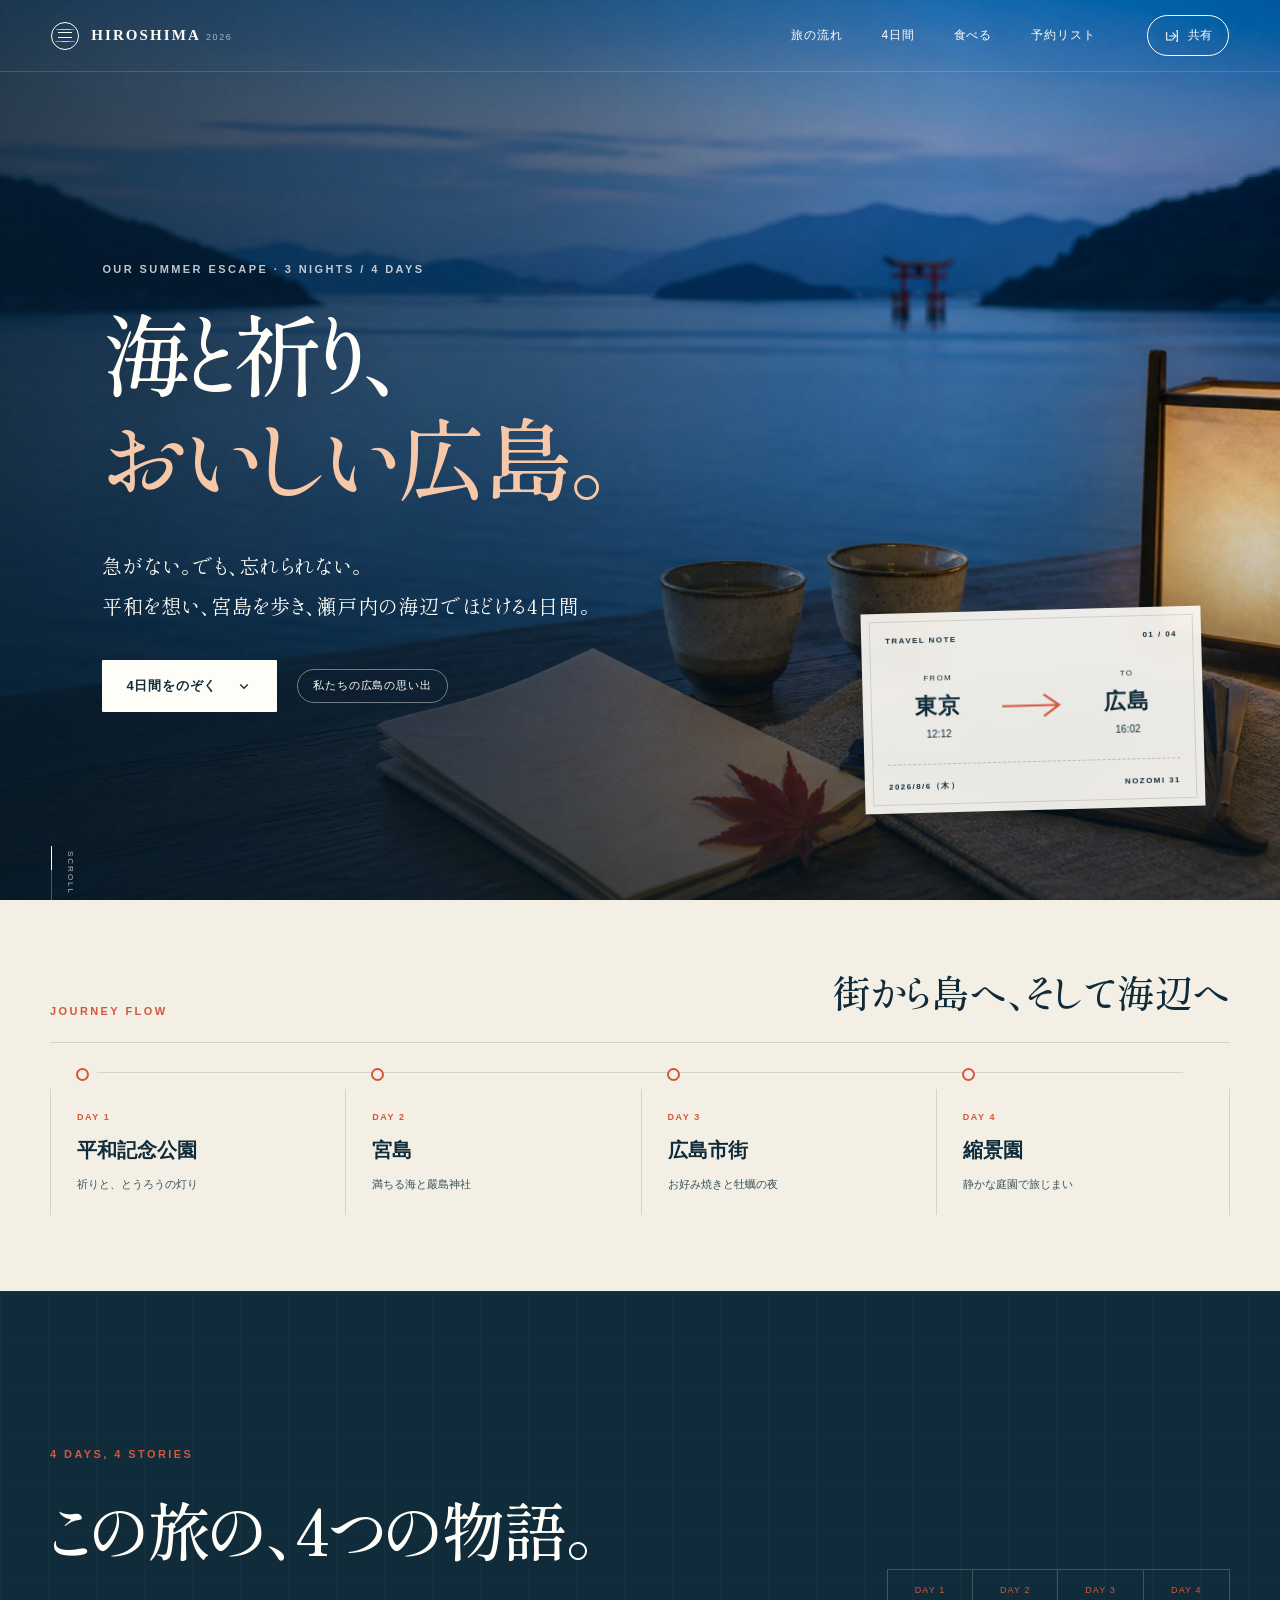
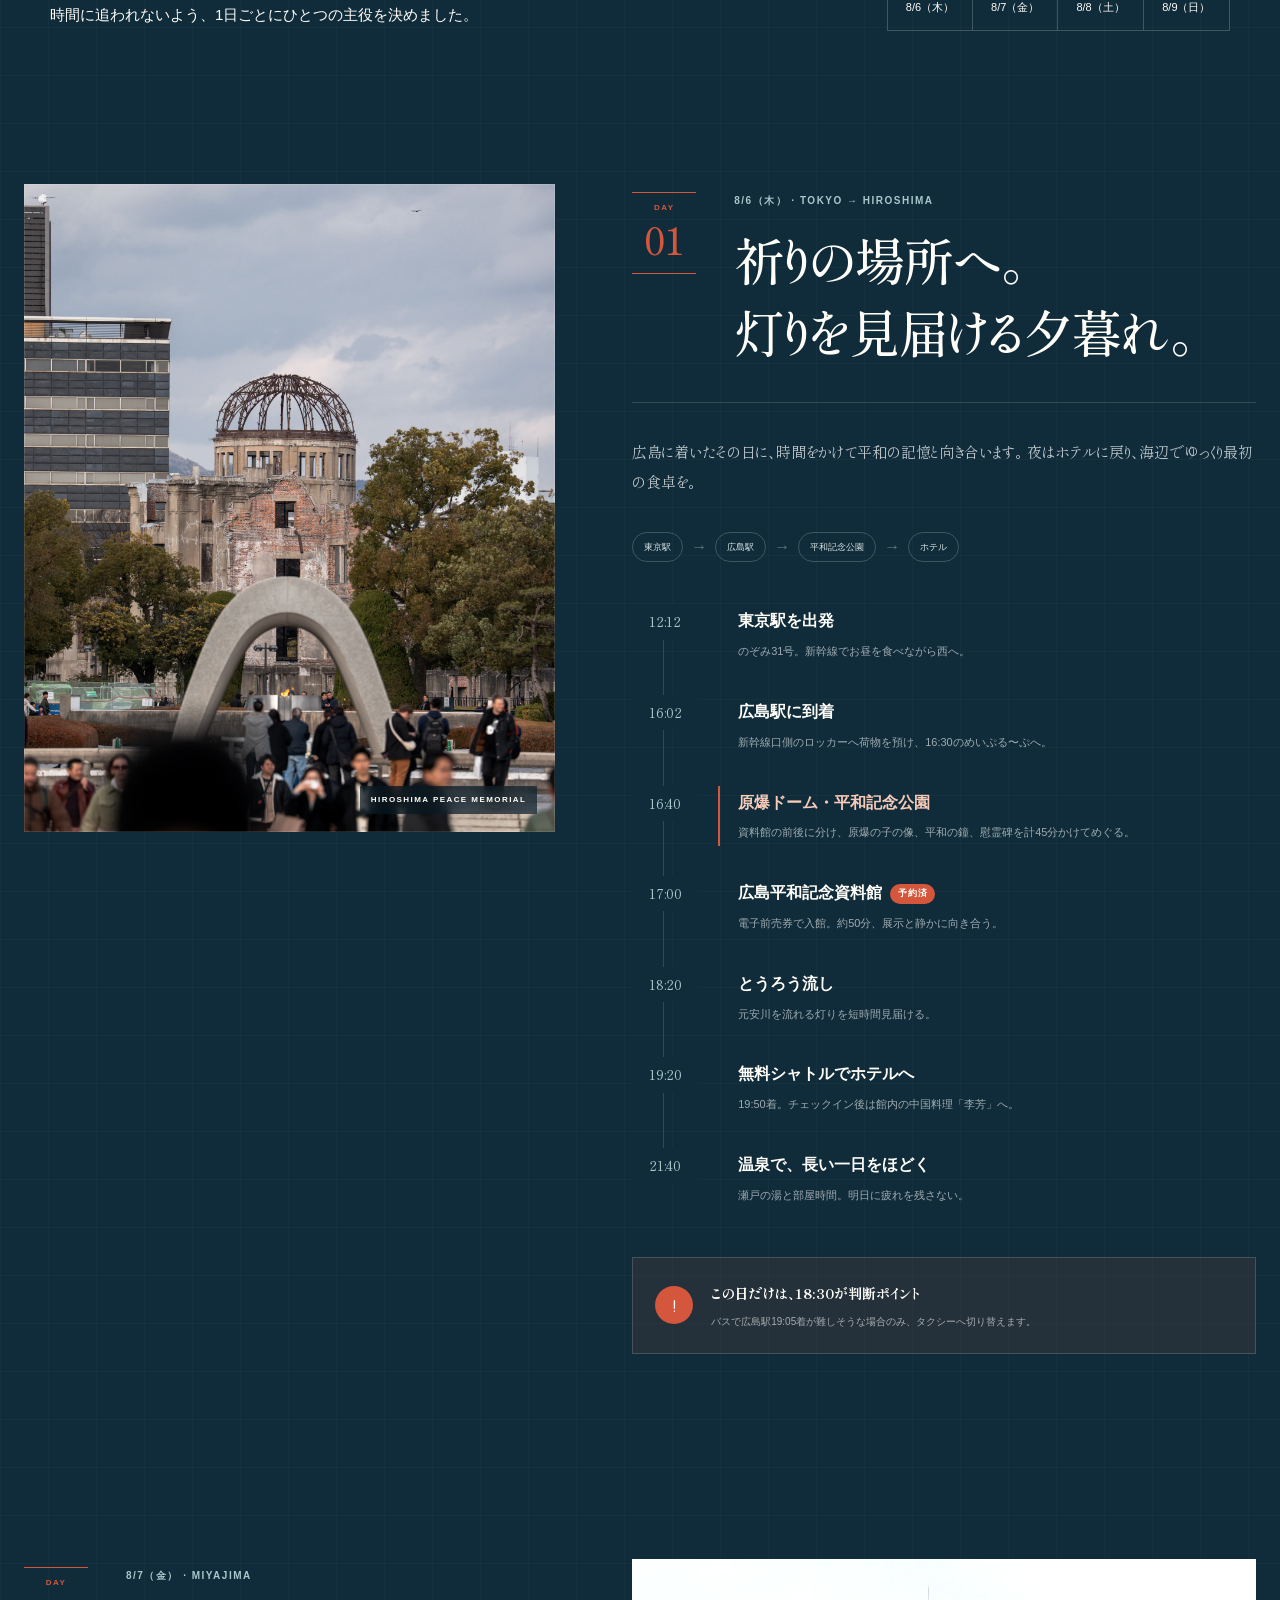
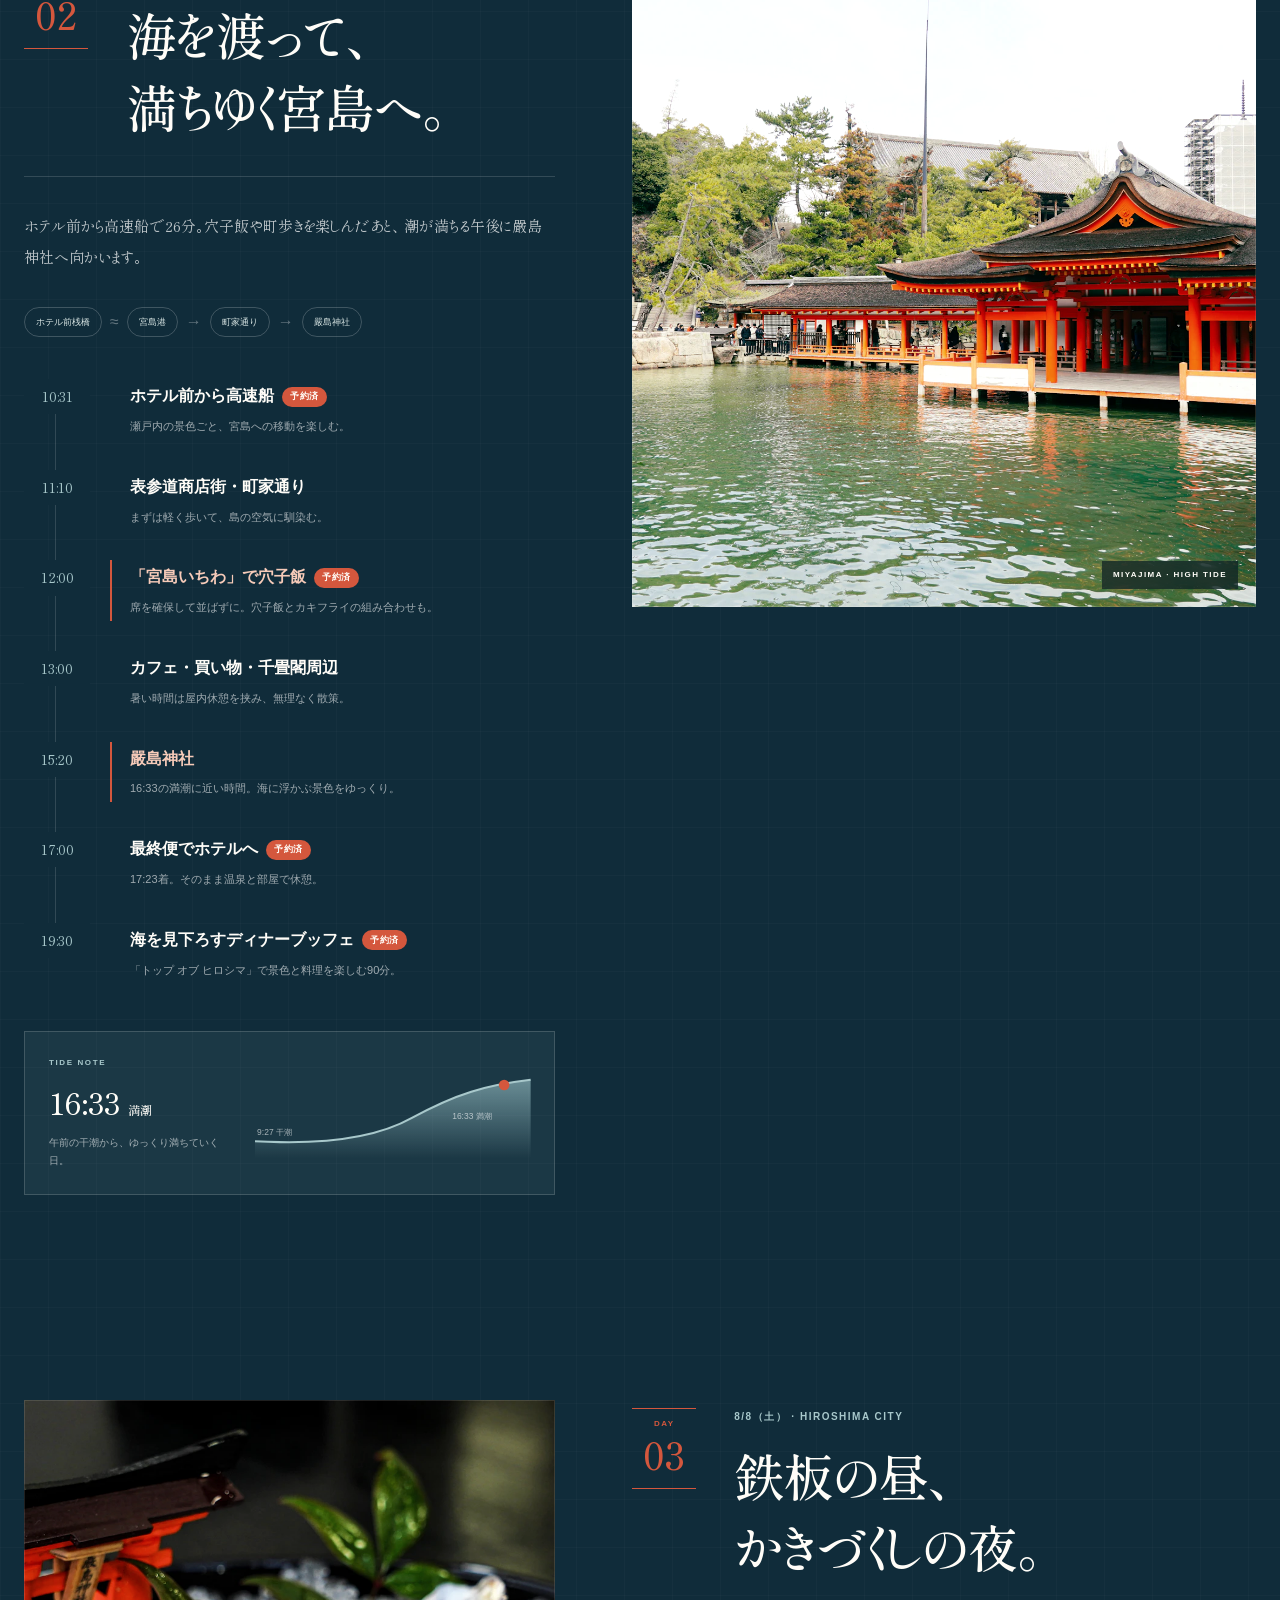
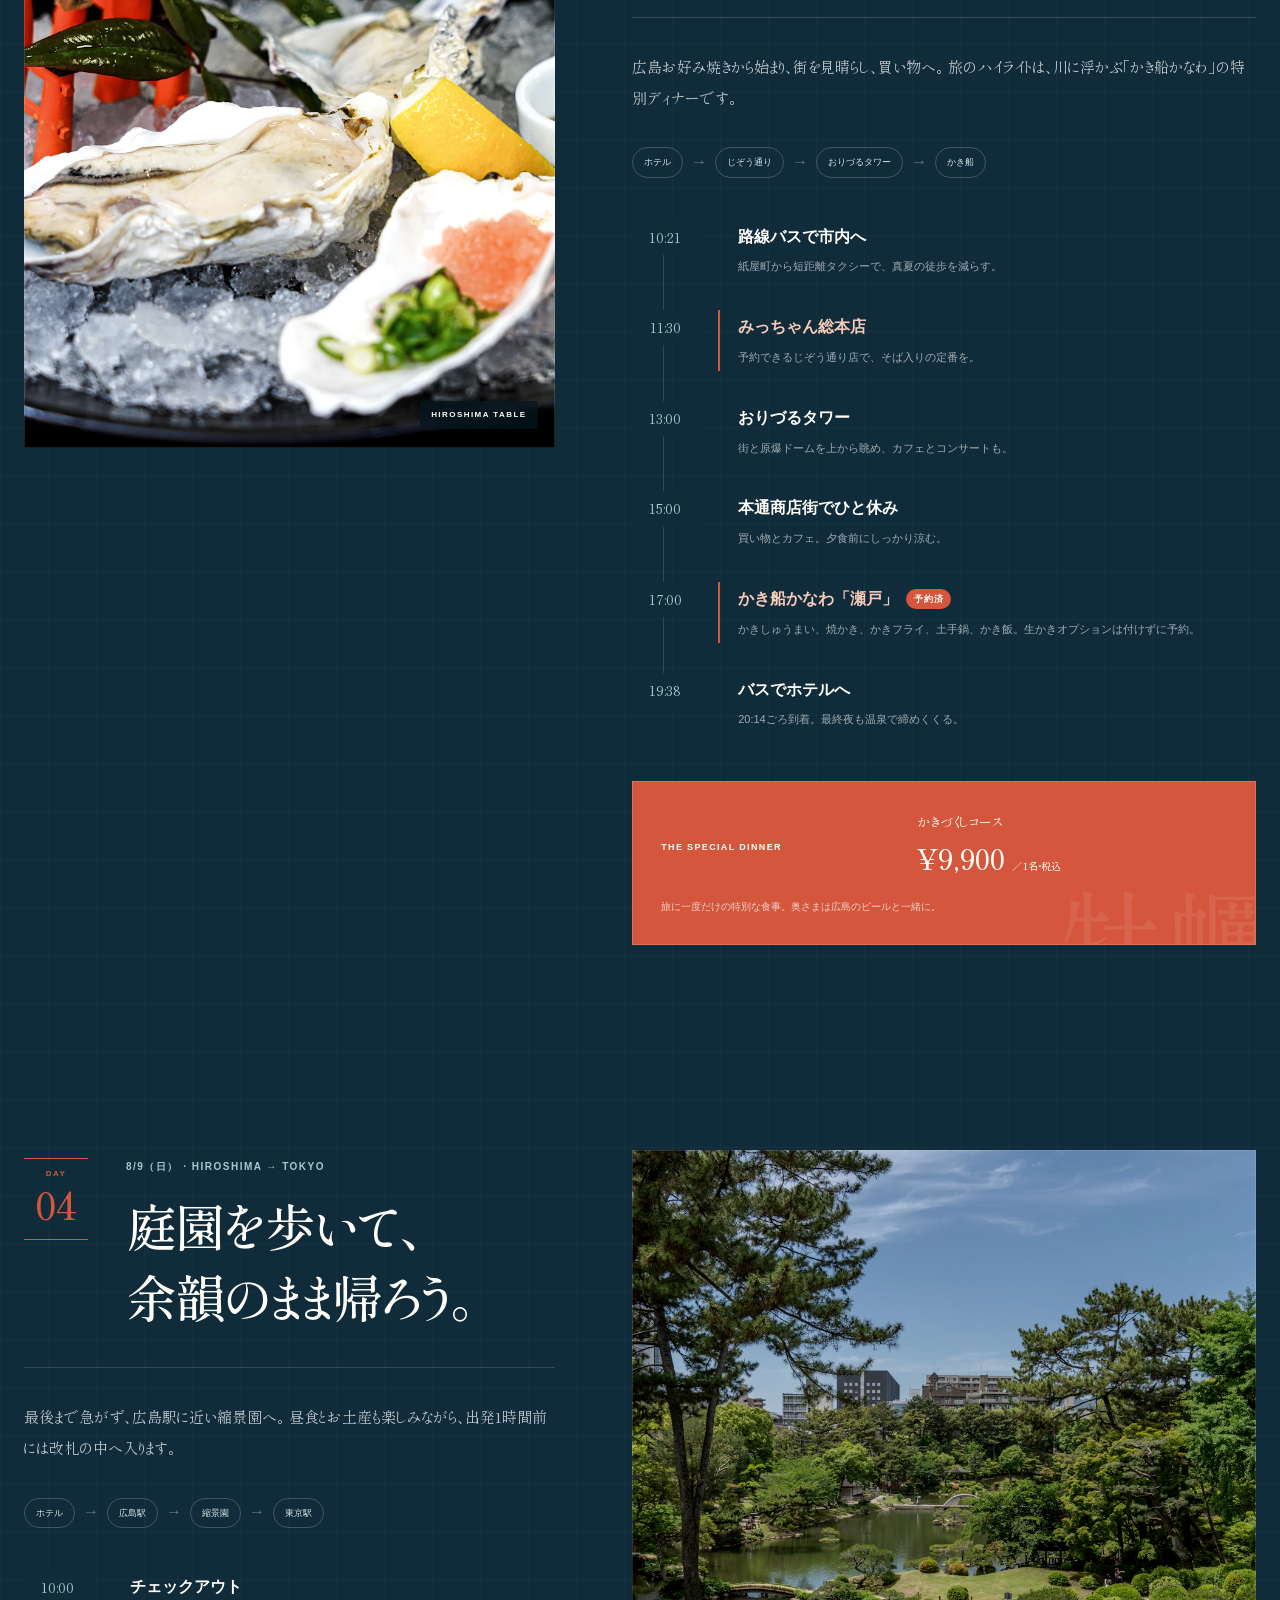
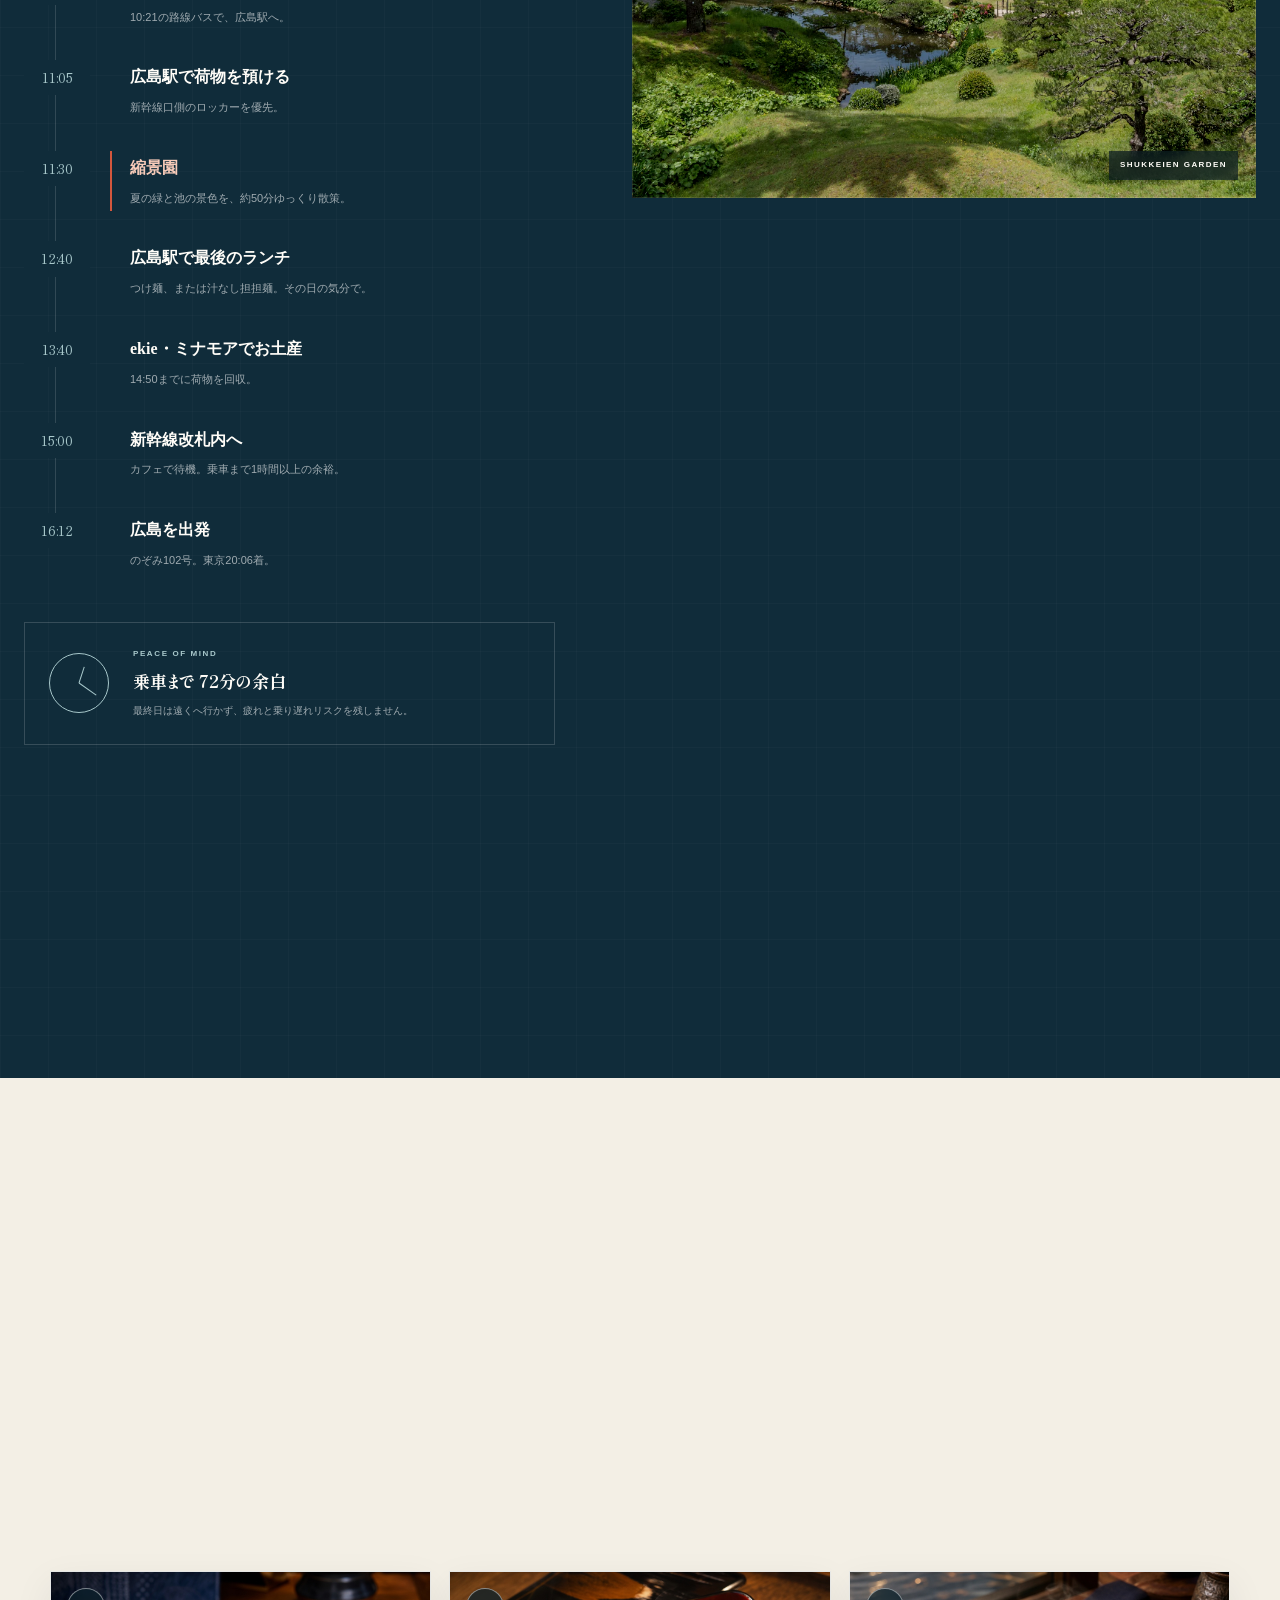
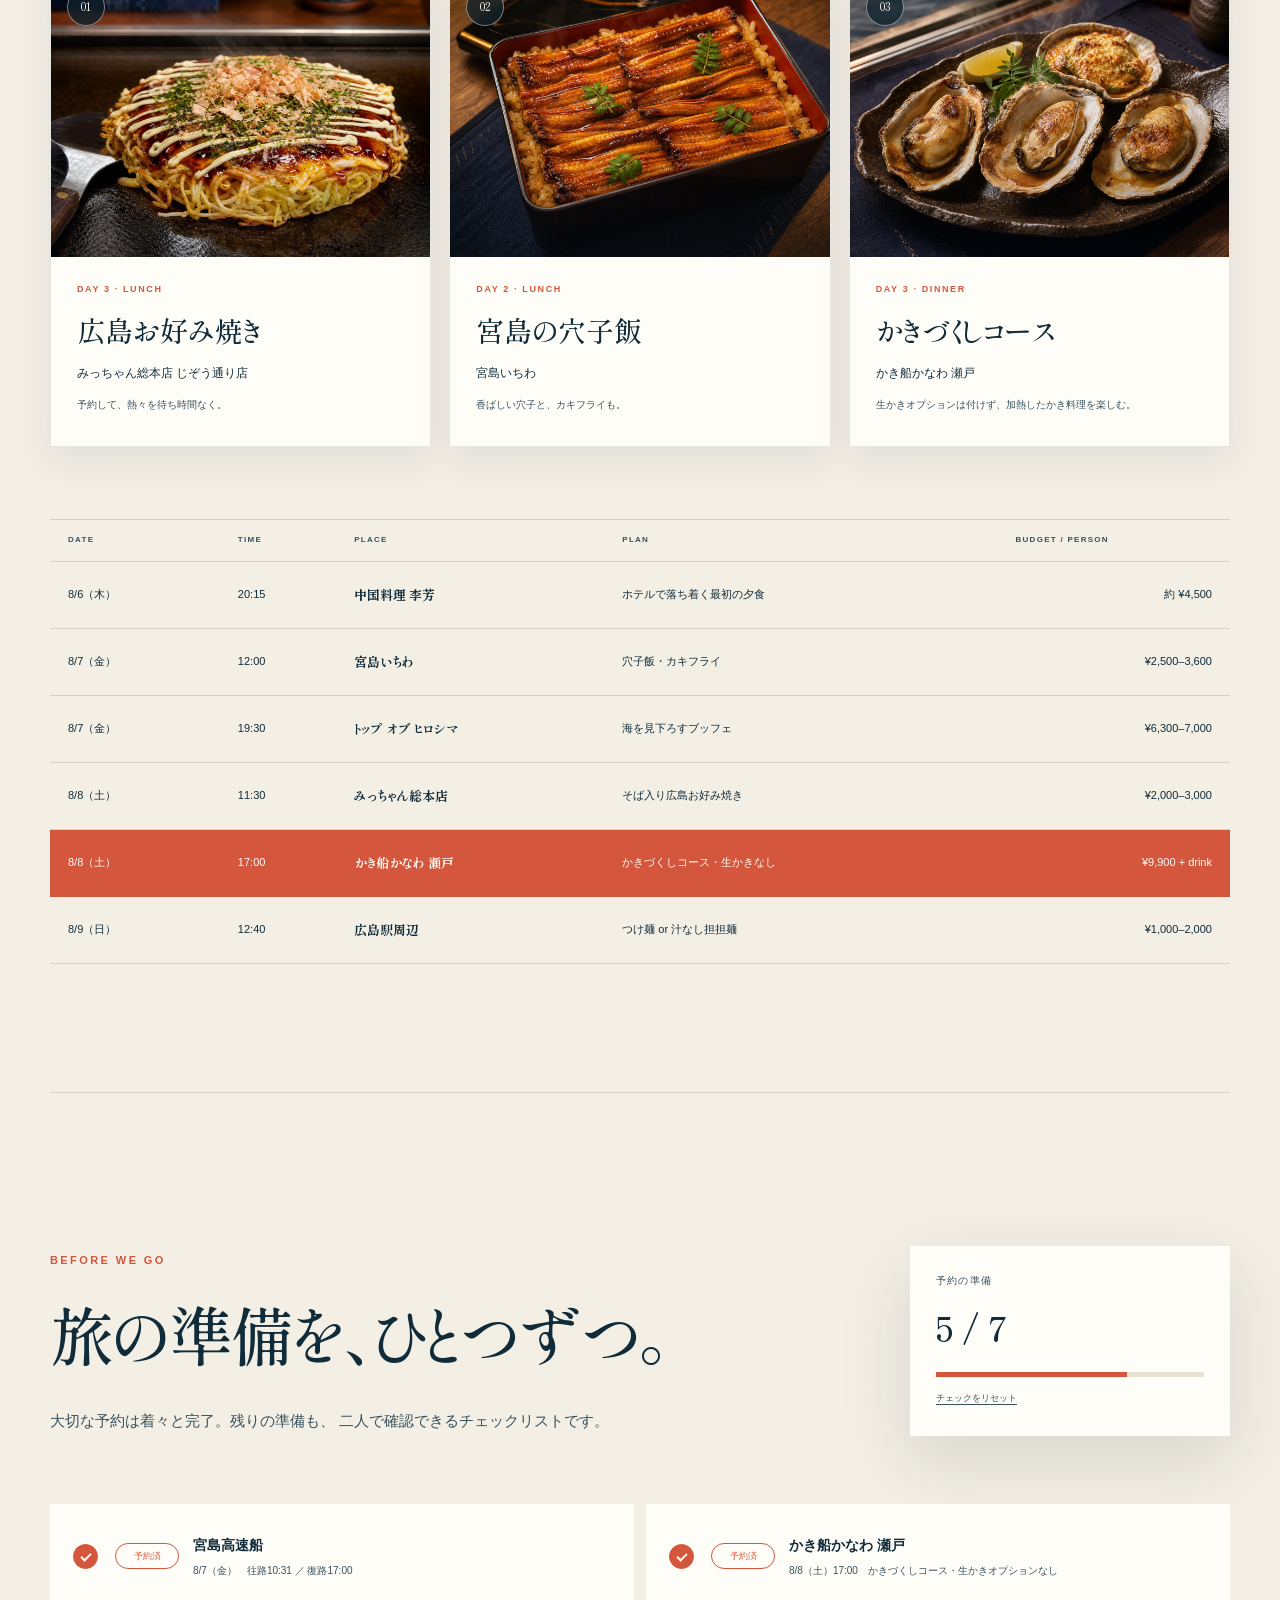
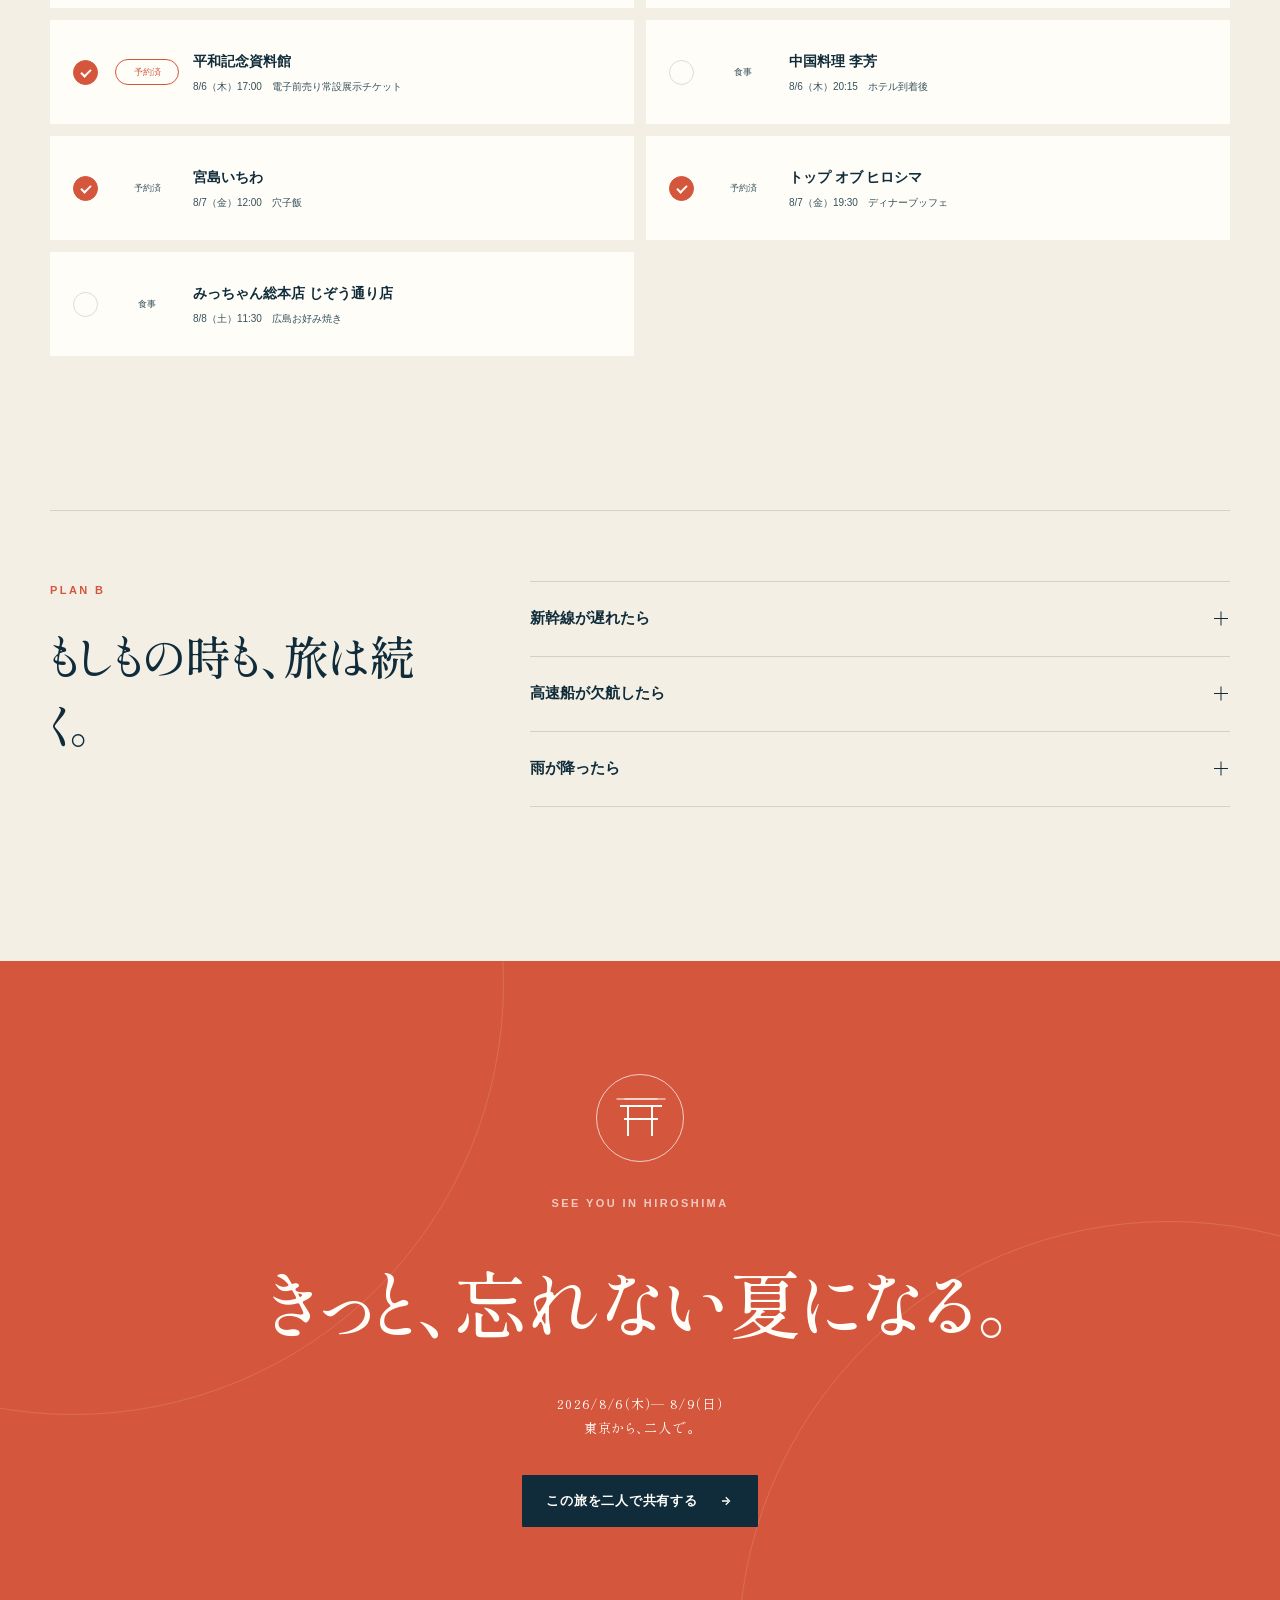
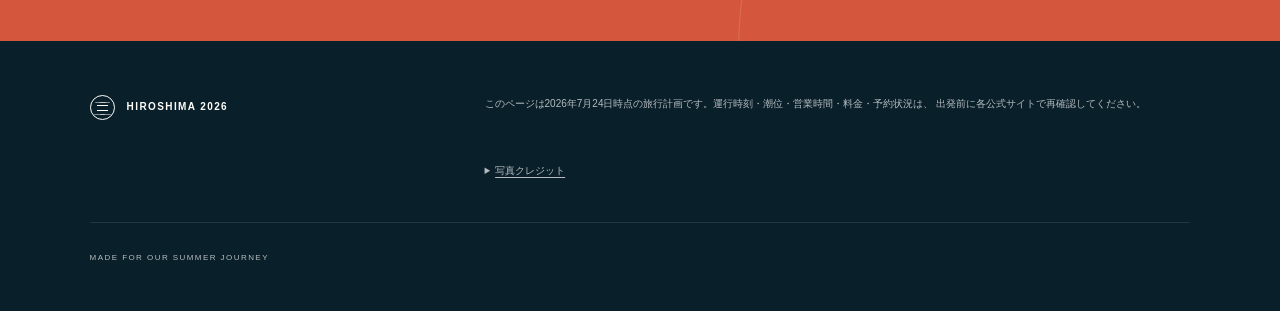
==== index.html @ 9a8d23e8 "Mark confirmed reservations in itinerary" ====
<!doctype html>
<html lang="ja">
  <head>
    <meta charset="UTF-8" />
    <meta name="viewport" content="width=device-width, initial-scale=1.0" />
    <meta
      name="description"
      content="2026年8月、夫婦でめぐる広島3泊4日。平和を想い、宮島を歩き、瀬戸内の海辺でくつろぐ旅のしおり。"
    />
    <meta name="theme-color" content="#102c3a" />
    <meta property="og:title" content="海と祈り、おいしい広島。｜3泊4日の旅" />
    <meta
      property="og:description"
      content="観光もホテル時間も、どちらも大切に。私たちらしくめぐる広島3泊4日。"
    />
    <meta property="og:type" content="website" />
    <meta property="og:image" content="assets/setouchi-hero.jpg" />
    <link rel="icon" href="assets/favicon.svg" type="image/svg+xml" />
    <link rel="preconnect" href="https://fonts.googleapis.com" />
    <link rel="preconnect" href="https://fonts.gstatic.com" crossorigin />
    <link
      href="https://fonts.googleapis.com/css2?family=Shippori+Mincho+B1:wght@400;500;600;700&family=Zen+Kaku+Gothic+New:wght@400;500;700&display=swap"
      rel="stylesheet"
    />
    <link rel="stylesheet" href="styles.css" />
    <title>海と祈り、おいしい広島。｜2026 夏</title>
  </head>
  <body>
    <a class="skip-link" href="#main">本文へスキップ</a>
    <div class="scroll-progress" aria-hidden="true">
      <span id="scroll-progress-bar"></span>
    </div>

    <header class="site-header" id="site-header">
      <a class="brand" href="#top" aria-label="ページの先頭へ">
        <span class="brand-mark" aria-hidden="true"></span>
        <span>HIROSHIMA <small>2026</small></span>
      </a>
      <nav class="desktop-nav" aria-label="メインナビゲーション">
        <a href="#overview">旅の流れ</a>
        <a href="#days">4日間</a>
        <a href="#dining">食べる</a>
        <a href="#booking">予約リスト</a>
      </nav>
      <button class="share-button share-trigger" type="button" aria-label="旅のしおりを共有">
        <svg aria-hidden="true" viewBox="0 0 24 24">
          <path d="M8 12h8M13 7l5 5-5 5M18 4h2v16h-2M4 6v12h9" />
        </svg>
        <span>共有</span>
      </button>
    </header>

    <main id="main">
      <section class="hero" id="top" aria-labelledby="hero-title">
        <div class="hero-media" role="img" aria-label="瀬戸内海を望む夕暮れのテラスと、二人分の湯呑み"></div>
        <div class="hero-shade"></div>
        <div class="hero-content">
          <p class="eyebrow hero-eyebrow">OUR SUMMER ESCAPE · 3 NIGHTS / 4 DAYS</p>
          <h1 id="hero-title">海と祈り、<br /><em>おいしい広島。</em></h1>
          <p class="hero-lead">
            急がない。でも、忘れられない。<br />
            平和を想い、宮島を歩き、瀬戸内の海辺でほどける4日間。
          </p>
          <div class="hero-actions">
            <a class="button button-primary" href="#days">
              4日間をのぞく
              <svg aria-hidden="true" viewBox="0 0 24 24"><path d="m7 10 5 5 5-5" /></svg>
            </a>
            <span class="countdown-pill" id="countdown">旅までの日数を計算中</span>
          </div>
        </div>

        <aside class="travel-ticket" aria-label="旅行の基本情報">
          <div class="ticket-top">
            <span>TRAVEL NOTE</span>
            <span>01 / 04</span>
          </div>
          <div class="ticket-route">
            <div>
              <small>FROM</small>
              <strong>東京</strong>
              <span>12:12</span>
            </div>
            <div class="route-line" aria-hidden="true">
              <span></span>
              <svg viewBox="0 0 32 16"><path d="M2 8h25M21 3l7 5-7 5" /></svg>
            </div>
            <div>
              <small>TO</small>
              <strong>広島</strong>
              <span>16:02</span>
            </div>
          </div>
          <div class="ticket-bottom">
            <span>2026/8/6（木）</span>
            <span>NOZOMI 31</span>
          </div>
        </aside>

        <a class="hero-scroll" href="#overview">
          <span>SCROLL</span>
          <i aria-hidden="true"></i>
        </a>
      </section>

      <section class="section overview" id="overview" aria-label="旅行概要">
        <div class="journey-flow reveal" aria-label="4日間の旅の流れ">
          <div class="journey-flow-title">
            <p class="eyebrow">JOURNEY FLOW</p>
            <h3>街から島へ、そして海辺へ</h3>
          </div>
          <ol>
            <li>
              <span class="flow-day">DAY 1</span>
              <strong>平和記念公園</strong>
              <small>祈りと、とうろうの灯り</small>
            </li>
            <li>
              <span class="flow-day">DAY 2</span>
              <strong>宮島</strong>
              <small>満ちる海と嚴島神社</small>
            </li>
            <li>
              <span class="flow-day">DAY 3</span>
              <strong>広島市街</strong>
              <small>お好み焼きと牡蠣の夜</small>
            </li>
            <li>
              <span class="flow-day">DAY 4</span>
              <strong>縮景園</strong>
              <small>静かな庭園で旅じまい</small>
            </li>
          </ol>
        </div>
      </section>

      <section class="days-section" id="days" aria-labelledby="days-title">
        <div class="section days-intro">
          <div class="section-heading section-heading-light reveal">
            <p class="eyebrow">4 DAYS, 4 STORIES</p>
            <h2 id="days-title">この旅の、4つの物語。</h2>
            <p>時間に追われないよう、1日ごとにひとつの主役を決めました。</p>
          </div>
          <nav class="day-jump reveal" aria-label="日別スケジュール">
            <a href="#day1"><span>DAY 1</span>8/6（木）</a>
            <a href="#day2"><span>DAY 2</span>8/7（金）</a>
            <a href="#day3"><span>DAY 3</span>8/8（土）</a>
            <a href="#day4"><span>DAY 4</span>8/9（日）</a>
          </nav>
        </div>

        <article class="day-story" id="day1" data-section="day1">
          <div class="day-photo reveal">
            <img
              src="assets/peace-dome.webp"
              alt="緑に囲まれた広島の原爆ドーム"
              width="1800"
              height="1200"
              loading="lazy"
            />
            <span class="photo-caption">HIROSHIMA PEACE MEMORIAL</span>
          </div>
          <div class="day-content reveal">
            <header class="day-header">
              <div class="day-index"><span>DAY</span><strong>01</strong></div>
              <div>
                <p class="day-date">8/6（木） · TOKYO → HIROSHIMA</p>
                <h3>祈りの場所へ。<br />灯りを見届ける夕暮れ。</h3>
              </div>
            </header>
            <p class="day-summary">
              広島に着いたその日に、時間をかけて平和の記憶と向き合います。
              夜はホテルに戻り、海辺でゆっくり最初の食卓を。
            </p>

            <div class="route-chips" aria-label="移動ルート">
              <span>東京駅</span><i>→</i><span>広島駅</span><i>→</i><span>平和記念公園</span><i>→</i><span>ホテル</span>
            </div>

            <ol class="timeline">
              <li>
                <time>12:12</time>
                <div><strong>東京駅を出発</strong><p>のぞみ31号。新幹線でお昼を食べながら西へ。</p></div>
              </li>
              <li>
                <time>16:02</time>
                <div><strong>広島駅に到着</strong><p>新幹線口側のロッカーへ荷物を預け、16:30のめいぷる〜ぷへ。</p></div>
              </li>
              <li class="timeline-highlight">
                <time>16:40</time>
                <div><strong>原爆ドーム・平和記念公園</strong><p>資料館の前後に分け、原爆の子の像、平和の鐘、慰霊碑を計45分かけてめぐる。</p></div>
              </li>
              <li>
                <time>17:00</time>
                <div>
                  <div class="timeline-title">
                    <strong>広島平和記念資料館</strong>
                    <span class="reservation-badge">予約済</span>
                  </div>
                  <p>電子前売券で入館。約50分、展示と静かに向き合う。</p>
                </div>
              </li>
              <li>
                <time>18:20</time>
                <div><strong>とうろう流し</strong><p>元安川を流れる灯りを短時間見届ける。</p></div>
              </li>
              <li>
                <time>19:20</time>
                <div><strong>無料シャトルでホテルへ</strong><p>19:50着。チェックイン後は館内の中国料理「李芳」へ。</p></div>
              </li>
              <li>
                <time>21:40</time>
                <div><strong>温泉で、長い一日をほどく</strong><p>瀬戸の湯と部屋時間。明日に疲れを残さない。</p></div>
              </li>
            </ol>

            <div class="decision-note">
              <span class="decision-icon" aria-hidden="true">!</span>
              <div>
                <strong>この日だけは、18:30が判断ポイント</strong>
                <p>バスで広島駅19:05着が難しそうな場合のみ、タクシーへ切り替えます。</p>
              </div>
            </div>
          </div>
        </article>

        <article class="day-story day-story-reverse" id="day2" data-section="day2">
          <div class="day-photo reveal">
            <img
              src="assets/miyajima.webp"
              alt="海に浮かぶ嚴島神社の朱色の社殿"
              width="1800"
              height="1200"
              loading="lazy"
            />
            <span class="photo-caption">MIYAJIMA · HIGH TIDE</span>
          </div>
          <div class="day-content reveal">
            <header class="day-header">
              <div class="day-index"><span>DAY</span><strong>02</strong></div>
              <div>
                <p class="day-date">8/7（金） · MIYAJIMA</p>
                <h3>海を渡って、<br />満ちゆく宮島へ。</h3>
              </div>
            </header>
            <p class="day-summary">
              ホテル前から高速船で26分。穴子飯や町歩きを楽しんだあと、
              潮が満ちる午後に嚴島神社へ向かいます。
            </p>

            <div class="route-chips" aria-label="移動ルート">
              <span>ホテル前桟橋</span><i>≈</i><span>宮島港</span><i>→</i><span>町家通り</span><i>→</i><span>嚴島神社</span>
            </div>

            <ol class="timeline">
              <li>
                <time>10:31</time>
                <div>
                  <div class="timeline-title">
                    <strong>ホテル前から高速船</strong>
                    <span class="reservation-badge">予約済</span>
                  </div>
                  <p>瀬戸内の景色ごと、宮島への移動を楽しむ。</p>
                </div>
              </li>
              <li>
                <time>11:10</time>
                <div><strong>表参道商店街・町家通り</strong><p>まずは軽く歩いて、島の空気に馴染む。</p></div>
              </li>
              <li class="timeline-highlight">
                <time>12:00</time>
                <div>
                  <div class="timeline-title">
                    <strong>「宮島いちわ」で穴子飯</strong>
                    <span class="reservation-badge">予約済</span>
                  </div>
                  <p>席を確保して並ばずに。穴子飯とカキフライの組み合わせも。</p>
                </div>
              </li>
              <li>
                <time>13:00</time>
                <div><strong>カフェ・買い物・千畳閣周辺</strong><p>暑い時間は屋内休憩を挟み、無理なく散策。</p></div>
              </li>
              <li class="timeline-highlight">
                <time>15:20</time>
                <div><strong>嚴島神社</strong><p>16:33の満潮に近い時間。海に浮かぶ景色をゆっくり。</p></div>
              </li>
              <li>
                <time>17:00</time>
                <div>
                  <div class="timeline-title">
                    <strong>最終便でホテルへ</strong>
                    <span class="reservation-badge">予約済</span>
                  </div>
                  <p>17:23着。そのまま温泉と部屋で休憩。</p>
                </div>
              </li>
              <li>
                <time>19:30</time>
                <div>
                  <div class="timeline-title">
                    <strong>海を見下ろすディナーブッフェ</strong>
                    <span class="reservation-badge">予約済</span>
                  </div>
                  <p>「トップ オブ ヒロシマ」で景色と料理を楽しむ90分。</p>
                </div>
              </li>
            </ol>

            <div class="tide-card">
              <div>
                <span>TIDE NOTE</span>
                <strong>16:33 <small>満潮</small></strong>
                <p>午前の干潮から、ゆっくり満ちていく日。</p>
              </div>
              <svg viewBox="0 0 260 86" role="img" aria-label="9時27分の干潮から16時33分の満潮へ向かう潮位">
                <defs>
                  <linearGradient id="tide-fill" x1="0" y1="0" x2="0" y2="1">
                    <stop offset="0" stop-color="#9fc7cc" stop-opacity=".6" />
                    <stop offset="1" stop-color="#9fc7cc" stop-opacity="0" />
                  </linearGradient>
                </defs>
                <path class="tide-area" d="M0 70 C70 74 116 66 148 48 C190 25 218 17 260 12 L260 86 L0 86Z" />
                <path class="tide-line" d="M0 70 C70 74 116 66 148 48 C190 25 218 17 260 12" />
                <circle cx="235" cy="17" r="5" />
                <text x="2" y="64">9:27 干潮</text>
                <text x="186" y="49">16:33 満潮</text>
              </svg>
            </div>
          </div>
        </article>

        <article class="day-story" id="day3" data-section="day3">
          <div class="day-photo reveal">
            <img
              src="assets/oysters.webp"
              alt="宮島で提供される、しっかり火を通した牡蠣料理"
              width="1600"
              height="1067"
              loading="lazy"
            />
            <span class="photo-caption">HIROSHIMA TABLE</span>
          </div>
          <div class="day-content reveal">
            <header class="day-header">
              <div class="day-index"><span>DAY</span><strong>03</strong></div>
              <div>
                <p class="day-date">8/8（土） · HIROSHIMA CITY</p>
                <h3>鉄板の昼、<br />かきづくしの夜。</h3>
              </div>
            </header>
            <p class="day-summary">
              広島お好み焼きから始まり、街を見晴らし、買い物へ。
              旅のハイライトは、川に浮かぶ「かき船かなわ」の特別ディナーです。
            </p>

            <div class="route-chips" aria-label="移動ルート">
              <span>ホテル</span><i>→</i><span>じぞう通り</span><i>→</i><span>おりづるタワー</span><i>→</i><span>かき船</span>
            </div>

            <ol class="timeline">
              <li>
                <time>10:21</time>
                <div><strong>路線バスで市内へ</strong><p>紙屋町から短距離タクシーで、真夏の徒歩を減らす。</p></div>
              </li>
              <li class="timeline-highlight">
                <time>11:30</time>
                <div><strong>みっちゃん総本店</strong><p>予約できるじぞう通り店で、そば入りの定番を。</p></div>
              </li>
              <li>
                <time>13:00</time>
                <div><strong>おりづるタワー</strong><p>街と原爆ドームを上から眺め、カフェとコンサートも。</p></div>
              </li>
              <li>
                <time>15:00</time>
                <div><strong>本通商店街でひと休み</strong><p>買い物とカフェ。夕食前にしっかり涼む。</p></div>
              </li>
              <li class="timeline-highlight">
                <time>17:00</time>
                <div>
                  <div class="timeline-title">
                    <strong>かき船かなわ「瀬戸」</strong>
                    <span class="reservation-badge">予約済</span>
                  </div>
                  <p>かきしゅうまい、焼かき、かきフライ、土手鍋、かき飯。生かきオプションは付けずに予約。</p>
                </div>
              </li>
              <li>
                <time>19:38</time>
                <div><strong>バスでホテルへ</strong><p>20:14ごろ到着。最終夜も温泉で締めくくる。</p></div>
              </li>
            </ol>

            <div class="special-dinner">
              <div class="special-dinner-label">THE SPECIAL DINNER</div>
              <div>
                <p>かきづくしコース</p>
                <strong>¥9,900 <small>／1名・税込</small></strong>
              </div>
              <p>旅に一度だけの特別な食事。奥さまは広島のビールと一緒に。</p>
            </div>
          </div>
        </article>

        <article class="day-story day-story-reverse" id="day4" data-section="day4">
          <div class="day-photo reveal">
            <img
              src="assets/shukkeien.webp"
              alt="緑豊かな縮景園の池と石橋"
              width="1600"
              height="1067"
              loading="lazy"
            />
            <span class="photo-caption">SHUKKEIEN GARDEN</span>
          </div>
          <div class="day-content reveal">
            <header class="day-header">
              <div class="day-index"><span>DAY</span><strong>04</strong></div>
              <div>
                <p class="day-date">8/9（日） · HIROSHIMA → TOKYO</p>
                <h3>庭園を歩いて、<br />余韻のまま帰ろう。</h3>
              </div>
            </header>
            <p class="day-summary">
              最後まで急がず、広島駅に近い縮景園へ。
              昼食とお土産も楽しみながら、出発1時間前には改札の中へ入ります。
            </p>

            <div class="route-chips" aria-label="移動ルート">
              <span>ホテル</span><i>→</i><span>広島駅</span><i>→</i><span>縮景園</span><i>→</i><span>東京駅</span>
            </div>

            <ol class="timeline">
              <li>
                <time>10:00</time>
                <div><strong>チェックアウト</strong><p>10:21の路線バスで、広島駅へ。</p></div>
              </li>
              <li>
                <time>11:05</time>
                <div><strong>広島駅で荷物を預ける</strong><p>新幹線口側のロッカーを優先。</p></div>
              </li>
              <li class="timeline-highlight">
                <time>11:30</time>
                <div><strong>縮景園</strong><p>夏の緑と池の景色を、約50分ゆっくり散策。</p></div>
              </li>
              <li>
                <time>12:40</time>
                <div><strong>広島駅で最後のランチ</strong><p>つけ麺、または汁なし担担麺。その日の気分で。</p></div>
              </li>
              <li>
                <time>13:40</time>
                <div><strong>ekie・ミナモアでお土産</strong><p>14:50までに荷物を回収。</p></div>
              </li>
              <li>
                <time>15:00</time>
                <div><strong>新幹線改札内へ</strong><p>カフェで待機。乗車まで1時間以上の余裕。</p></div>
              </li>
              <li>
                <time>16:12</time>
                <div><strong>広島を出発</strong><p>のぞみ102号。東京20:06着。</p></div>
              </li>
            </ol>

            <div class="buffer-card">
              <div class="buffer-clock" aria-hidden="true"><span></span></div>
              <div>
                <span>PEACE OF MIND</span>
                <strong>乗車まで 72分の余白</strong>
                <p>最終日は遠くへ行かず、疲れと乗り遅れリスクを残しません。</p>
              </div>
            </div>
          </div>
        </article>
      </section>

      <section class="section dining" id="dining" aria-labelledby="dining-title">
        <div class="section-heading reveal">
          <p class="eyebrow">TASTE OF HIROSHIMA</p>
          <h2 id="dining-title">この街だから、<br />食べたいもの。</h2>
          <p>
            行列より、二人で落ち着いて過ごせること。
            広島らしさはしっかり、味わい方は私たちらしく。
          </p>
        </div>

        <div class="food-feature-grid">
          <article class="food-card reveal">
            <span class="food-number">01</span>
            <div class="food-photo">
              <img
                src="assets/food-okonomiyaki.jpg"
                alt="鉄板の上で湯気を立てる広島お好み焼き"
                width="1400"
                height="1050"
                loading="lazy"
              />
            </div>
            <div class="food-copy">
              <p class="food-day">DAY 3 · LUNCH</p>
              <h3>広島お好み焼き</h3>
              <p class="food-place">みっちゃん総本店 じぞう通り店</p>
              <small>予約して、熱々を待ち時間なく。</small>
            </div>
          </article>
          <article class="food-card reveal">
            <span class="food-number">02</span>
            <div class="food-photo">
              <img
                src="assets/food-anagomeshi.jpg"
                alt="香ばしく焼かれた穴子が並ぶ宮島の穴子飯"
                width="1400"
                height="1050"
                loading="lazy"
              />
            </div>
            <div class="food-copy">
              <p class="food-day">DAY 2 · LUNCH</p>
              <h3>宮島の穴子飯</h3>
              <p class="food-place">宮島いちわ</p>
              <small>香ばしい穴子と、カキフライも。</small>
            </div>
          </article>
          <article class="food-card reveal">
            <span class="food-number">03</span>
            <div class="food-photo">
              <img
                src="assets/food-oyster-course.jpg"
                alt="香ばしく焼き上げた牡蠣と牡蠣グラタンの盛り合わせ"
                width="1400"
                height="1050"
                loading="lazy"
              />
            </div>
            <div class="food-copy">
              <p class="food-day">DAY 3 · DINNER</p>
              <h3>かきづくしコース</h3>
              <p class="food-place">かき船かなわ 瀬戸</p>
              <small>生かきオプションは付けず、加熱したかき料理を楽しむ。</small>
            </div>
          </article>
        </div>

        <div class="meal-list reveal">
          <div class="meal-list-head">
            <span>DATE</span><span>TIME</span><span>PLACE</span><span>PLAN</span><span>BUDGET / PERSON</span>
          </div>
          <div>
            <span>8/6（木）</span><span>20:15</span><strong>中国料理 李芳</strong><span>ホテルで落ち着く最初の夕食</span><em>約 ¥4,500</em>
          </div>
          <div>
            <span>8/7（金）</span><span>12:00</span><strong>宮島いちわ</strong><span>穴子飯・カキフライ</span><em>¥2,500–3,600</em>
          </div>
          <div>
            <span>8/7（金）</span><span>19:30</span><strong>トップ オブ ヒロシマ</strong><span>海を見下ろすブッフェ</span><em>¥6,300–7,000</em>
          </div>
          <div>
            <span>8/8（土）</span><span>11:30</span><strong>みっちゃん総本店</strong><span>そば入り広島お好み焼き</span><em>¥2,000–3,000</em>
          </div>
          <div class="meal-special">
            <span>8/8（土）</span><span>17:00</span><strong>かき船かなわ 瀬戸</strong><span>かきづくしコース・生かきなし</span><em>¥9,900 + drink</em>
          </div>
          <div>
            <span>8/9（日）</span><span>12:40</span><strong>広島駅周辺</strong><span>つけ麺 or 汁なし担担麺</span><em>¥1,000–2,000</em>
          </div>
        </div>
      </section>

      <section class="section booking" id="booking" aria-labelledby="booking-title">
        <div class="booking-intro reveal">
          <div class="section-heading">
            <p class="eyebrow">BEFORE WE GO</p>
            <h2 id="booking-title">旅の準備を、ひとつずつ。</h2>
            <p>
              大切な予約は着々と完了。残りの準備も、
              二人で確認できるチェックリストです。
            </p>
          </div>
          <div class="booking-progress" aria-live="polite">
            <span>予約の準備</span>
            <strong id="booking-count">0 / 7</strong>
            <div><i id="booking-progress-bar"></i></div>
            <button id="reset-checklist" type="button">チェックをリセット</button>
          </div>
        </div>

        <div class="checklist reveal" id="booking-checklist">
          <label class="check-item check-item-priority check-item-confirmed">
            <input type="checkbox" data-booking="ferry" data-confirmed="true" checked disabled />
            <span class="custom-check" aria-hidden="true"></span>
            <span class="check-rank">予約済</span>
            <span class="check-copy">
              <strong>宮島高速船</strong>
              <small>8/7（金）　往路10:31 ／ 復路17:00</small>
            </span>
          </label>
          <label class="check-item check-item-priority check-item-confirmed">
            <input type="checkbox" data-booking="kanawa" data-confirmed="true" checked disabled />
            <span class="custom-check" aria-hidden="true"></span>
            <span class="check-rank">予約済</span>
            <span class="check-copy">
              <strong>かき船かなわ 瀬戸</strong>
              <small>8/8（土）17:00　かきづくしコース・生かきオプションなし</small>
            </span>
          </label>
          <label class="check-item check-item-priority check-item-confirmed">
            <input type="checkbox" data-booking="museum" data-confirmed="true" checked disabled />
            <span class="custom-check" aria-hidden="true"></span>
            <span class="check-rank">予約済</span>
            <span class="check-copy">
              <strong>平和記念資料館</strong>
              <small>8/6（木）17:00　電子前売り常設展示チケット</small>
            </span>
          </label>
          <label class="check-item">
            <input type="checkbox" data-booking="riho" />
            <span class="custom-check" aria-hidden="true"></span>
            <span class="check-rank">食事</span>
            <span class="check-copy">
              <strong>中国料理 李芳</strong>
              <small>8/6（木）20:15　ホテル到着後</small>
            </span>
          </label>
          <label class="check-item check-item-confirmed">
            <input type="checkbox" data-booking="ichiwa" data-confirmed="true" checked disabled />
            <span class="custom-check" aria-hidden="true"></span>
            <span class="check-rank">予約済</span>
            <span class="check-copy">
              <strong>宮島いちわ</strong>
              <small>8/7（金）12:00　穴子飯</small>
            </span>
          </label>
          <label class="check-item check-item-confirmed">
            <input type="checkbox" data-booking="top" data-confirmed="true" checked disabled />
            <span class="custom-check" aria-hidden="true"></span>
            <span class="check-rank">予約済</span>
            <span class="check-copy">
              <strong>トップ オブ ヒロシマ</strong>
              <small>8/7（金）19:30　ディナーブッフェ</small>
            </span>
          </label>
          <label class="check-item">
            <input type="checkbox" data-booking="micchan" />
            <span class="custom-check" aria-hidden="true"></span>
            <span class="check-rank">食事</span>
            <span class="check-copy">
              <strong>みっちゃん総本店 じぞう通り店</strong>
              <small>8/8（土）11:30　広島お好み焼き</small>
            </span>
          </label>
        </div>

        <div class="contingency reveal">
          <div class="contingency-heading">
            <p class="eyebrow">PLAN B</p>
            <h3>もしもの時も、旅は続く。</h3>
          </div>
          <div class="accordion">
            <details>
              <summary><span>新幹線が遅れたら</span><i aria-hidden="true"></i></summary>
              <div>
                <p><strong>20分以内：</strong>公園40分・資料館45分に調整し、とうろう流しを短時間鑑賞。</p>
                <p><strong>20〜40分：</strong>公園・原爆ドーム・とうろう流しを優先。</p>
                <p><strong>40分超：</strong>資料館を3日目へ移し、おりづるタワーの時間を調整。</p>
              </div>
            </details>
            <details>
              <summary><span>高速船が欠航したら</span><i aria-hidden="true"></i></summary>
              <div><p>広島駅または宮島口へ移動し、JRと宮島口発のフェリーで宮島へ。宮島観光そのものは中止しません。</p></div>
            </details>
            <details>
              <summary><span>雨が降ったら</span><i aria-hidden="true"></i></summary>
              <div>
                <p>宮島は神社と町歩きに絞って短縮。3日目の市内グルメと屋内観光は予定どおり。縮景園は無理せず、広島駅での食事・買い物・カフェ時間へ置き換えます。</p>
              </div>
            </details>
          </div>
        </div>
      </section>

      <section class="closing" aria-labelledby="closing-title">
        <div class="closing-mark" aria-hidden="true"><span></span></div>
        <p class="eyebrow">SEE YOU IN HIROSHIMA</p>
        <h2 id="closing-title">きっと、忘れない夏になる。</h2>
        <p>
          2026/8/6（木）— 8/9（日）<br />
          東京から、二人で。
        </p>
        <button class="button button-dark share-trigger" type="button">
          この旅を二人で共有する
          <svg aria-hidden="true" viewBox="0 0 24 24"><path d="M8 12h8M13 7l5 5-5 5" /></svg>
        </button>
      </section>
    </main>

    <footer>
      <div class="footer-brand">
        <span class="brand-mark" aria-hidden="true"></span>
        <strong>HIROSHIMA 2026</strong>
      </div>
      <p>
        このページは2026年7月24日時点の旅行計画です。運行時刻・潮位・営業時間・料金・予約状況は、
        出発前に各公式サイトで再確認してください。
      </p>
      <details class="photo-credits">
        <summary>写真クレジット</summary>
        <p>
          宮島・牡蠣：<a href="https://unsplash.com/@jcs_chen" target="_blank" rel="noreferrer">Zion C / Unsplash</a>　
          原爆ドーム：<a href="https://unsplash.com/@piak" target="_blank" rel="noreferrer">Josip Ivanković / Unsplash</a>　
          縮景園：<a href="https://unsplash.com/@majksner" target="_blank" rel="noreferrer">Nikola Majksner / Unsplash</a>　
          メインビジュアル・料理写真：OpenAI ImageGenによるオリジナル（旅と料理のイメージ）
        </p>
      </details>
      <span class="footer-year">MADE FOR OUR SUMMER JOURNEY</span>
    </footer>

    <nav class="mobile-dock" aria-label="日別クイックナビゲーション">
      <a href="#day1"><span>8/6</span><strong>木</strong></a>
      <a href="#day2"><span>8/7</span><strong>金</strong></a>
      <a href="#day3"><span>8/8</span><strong>土</strong></a>
      <a href="#day4"><span>8/9</span><strong>日</strong></a>
      <button class="share-trigger" type="button"><span>共有</span><strong>↗</strong></button>
    </nav>

    <div class="toast" id="toast" role="status" aria-live="polite">URLをコピーしました</div>
    <script src="script.js"></script>
  </body>
</html>
---- styles.css ----
:root {
  --ink: #102c3a;
  --ink-soft: #36515c;
  --sea: #a8c8cb;
  --sea-light: #d9e6e4;
  --paper: #f3efe5;
  --paper-deep: #e8e0d1;
  --vermilion: #d4573d;
  --vermilion-dark: #a93826;
  --gold: #c4a56d;
  --white: #fffdf8;
  --line: rgba(16, 44, 58, 0.15);
  --font-serif: "Shippori Mincho B1", "Yu Mincho", serif;
  --font-sans: "Zen Kaku Gothic New", sans-serif;
  --shadow: 0 24px 70px rgba(25, 38, 40, 0.13);
  --header-height: 72px;
}

* {
  box-sizing: border-box;
}

html {
  scroll-behavior: smooth;
  scroll-padding-top: 88px;
}

body {
  margin: 0;
  background: var(--paper);
  color: var(--ink);
  font-family: var(--font-sans);
  font-feature-settings: "palt";
  line-height: 1.8;
  overflow-x: hidden;
}

img,
svg {
  display: block;
  max-width: 100%;
}

a {
  color: inherit;
  text-decoration: none;
}

button,
input {
  font: inherit;
}

button,
summary,
a {
  -webkit-tap-highlight-color: transparent;
}

::selection {
  background: var(--vermilion);
  color: var(--white);
}

.skip-link {
  position: fixed;
  z-index: 1000;
  left: 16px;
  top: -60px;
  padding: 10px 16px;
  background: var(--white);
  color: var(--ink);
  border-radius: 0 0 8px 8px;
  transition: top 0.2s ease;
}

.skip-link:focus {
  top: 0;
}

.scroll-progress {
  position: fixed;
  inset: 0 0 auto;
  z-index: 110;
  height: 3px;
  pointer-events: none;
}

.scroll-progress span {
  display: block;
  width: 0;
  height: 100%;
  background: var(--vermilion);
}

.site-header {
  position: fixed;
  z-index: 100;
  inset: 0 0 auto;
  display: flex;
  align-items: center;
  justify-content: space-between;
  height: var(--header-height);
  padding: 0 clamp(20px, 4vw, 64px);
  color: var(--white);
  border-bottom: 1px solid rgba(255, 255, 255, 0.15);
  transition:
    background 0.35s ease,
    color 0.35s ease,
    box-shadow 0.35s ease;
}

.site-header.scrolled {
  color: var(--ink);
  background: rgba(243, 239, 229, 0.92);
  box-shadow: 0 8px 30px rgba(16, 44, 58, 0.08);
  backdrop-filter: blur(16px);
  -webkit-backdrop-filter: blur(16px);
}

.brand {
  display: inline-flex;
  align-items: center;
  gap: 12px;
  font-family: var(--font-serif);
  font-size: 15px;
  font-weight: 600;
  letter-spacing: 0.14em;
}

.brand small {
  font-family: var(--font-sans);
  font-size: 9px;
  font-weight: 500;
  letter-spacing: 0.18em;
  opacity: 0.6;
}

.brand-mark {
  position: relative;
  display: inline-block;
  width: 28px;
  height: 28px;
  border: 1px solid currentColor;
  border-radius: 50%;
}

.brand-mark::before,
.brand-mark::after {
  position: absolute;
  content: "";
  left: 6px;
  right: 6px;
  height: 1px;
  background: currentColor;
}

.brand-mark::before {
  top: 9px;
  box-shadow: -2px -3px 0 -0.25px currentColor, 2px -3px 0 -0.25px currentColor;
}

.brand-mark::after {
  top: 14px;
  box-shadow: 3px 4px 0 -0.25px currentColor, -3px 4px 0 -0.25px currentColor;
}

.desktop-nav {
  display: flex;
  gap: clamp(22px, 3vw, 46px);
  margin-left: auto;
  margin-right: clamp(28px, 4vw, 56px);
}

.desktop-nav a {
  position: relative;
  font-size: 12px;
  font-weight: 500;
  letter-spacing: 0.08em;
}

.desktop-nav a::after {
  position: absolute;
  content: "";
  left: 0;
  right: 100%;
  bottom: -7px;
  height: 1px;
  background: currentColor;
  transition: right 0.25s ease;
}

.desktop-nav a:hover::after,
.desktop-nav a:focus-visible::after {
  right: 0;
}

.share-button {
  display: inline-flex;
  align-items: center;
  gap: 8px;
  padding: 9px 16px;
  color: inherit;
  background: transparent;
  border: 1px solid currentColor;
  border-radius: 99px;
  cursor: pointer;
  font-size: 12px;
}

.share-button svg {
  width: 16px;
  fill: none;
  stroke: currentColor;
  stroke-width: 1.6;
}

.hero {
  position: relative;
  min-height: max(720px, 100svh);
  display: flex;
  align-items: center;
  overflow: hidden;
  color: var(--white);
}

.hero-media,
.hero-shade {
  position: absolute;
  inset: 0;
}

.hero-media {
  background: url("assets/setouchi-hero.jpg") center center / cover no-repeat;
  transform: scale(1.03);
  animation: hero-focus 1.8s cubic-bezier(0.2, 0.7, 0.2, 1) forwards;
}

.hero-shade {
  background:
    linear-gradient(90deg, rgba(5, 23, 35, 0.76) 0%, rgba(5, 23, 35, 0.47) 43%, rgba(5, 23, 35, 0.1) 75%),
    linear-gradient(0deg, rgba(5, 23, 35, 0.55) 0%, transparent 48%);
}

.hero-shade::after {
  position: absolute;
  inset: 0;
  content: "";
  opacity: 0.18;
  mix-blend-mode: soft-light;
  background-image: url("data:image/svg+xml,%3Csvg viewBox='0 0 160 160' xmlns='http://www.w3.org/2000/svg'%3E%3Cfilter id='n'%3E%3CfeTurbulence type='fractalNoise' baseFrequency='.8' numOctaves='3' stitchTiles='stitch'/%3E%3C/filter%3E%3Crect width='100%25' height='100%25' filter='url(%23n)' opacity='.45'/%3E%3C/svg%3E");
}

.hero-content {
  position: relative;
  z-index: 2;
  width: min(760px, 88vw);
  margin-left: clamp(24px, 8vw, 138px);
  padding-top: var(--header-height);
}

.eyebrow {
  margin: 0 0 20px;
  color: var(--vermilion);
  font-size: 11px;
  font-weight: 700;
  letter-spacing: 0.22em;
  text-transform: uppercase;
}

.hero-eyebrow {
  color: rgba(255, 255, 255, 0.75);
  animation: fade-up 0.8s 0.35s both;
}

.hero h1 {
  margin: 0;
  font-family: var(--font-serif);
  font-size: clamp(52px, 7vw, 112px);
  font-weight: 500;
  letter-spacing: -0.05em;
  line-height: 1.16;
  text-shadow: 0 12px 34px rgba(0, 0, 0, 0.18);
  animation: fade-up 0.9s 0.48s both;
}

.hero h1 em {
  color: #f6c8a8;
  font-style: normal;
}

.hero-lead {
  margin: clamp(24px, 3vw, 42px) 0 0;
  font-family: var(--font-serif);
  font-size: clamp(15px, 1.6vw, 20px);
  letter-spacing: 0.05em;
  line-height: 2;
  animation: fade-up 0.9s 0.62s both;
}

.hero-actions {
  display: flex;
  align-items: center;
  gap: 20px;
  margin-top: 34px;
  animation: fade-up 0.9s 0.76s both;
}

.button {
  display: inline-flex;
  min-height: 52px;
  align-items: center;
  justify-content: center;
  gap: 18px;
  padding: 0 24px;
  border: 0;
  border-radius: 1px;
  cursor: pointer;
  font-size: 13px;
  font-weight: 700;
  letter-spacing: 0.06em;
  transition:
    transform 0.2s ease,
    background 0.2s ease,
    color 0.2s ease;
}

.button:hover {
  transform: translateY(-2px);
}

.button svg {
  width: 18px;
  fill: none;
  stroke: currentColor;
  stroke-width: 1.7;
}

.button-primary {
  color: var(--ink);
  background: var(--white);
}

.button-primary:hover {
  color: var(--white);
  background: var(--vermilion);
}

.countdown-pill {
  display: inline-flex;
  align-items: center;
  min-height: 34px;
  padding: 0 15px;
  border: 1px solid rgba(255, 255, 255, 0.42);
  border-radius: 99px;
  font-size: 11px;
  letter-spacing: 0.08em;
  backdrop-filter: blur(8px);
}

.travel-ticket {
  position: absolute;
  z-index: 2;
  right: clamp(24px, 6vw, 110px);
  bottom: clamp(72px, 10vh, 126px);
  width: min(340px, 36vw);
  padding: 21px 24px 18px;
  color: var(--ink);
  background: rgba(255, 253, 248, 0.91);
  box-shadow: 0 24px 70px rgba(5, 23, 35, 0.28);
  backdrop-filter: blur(12px);
  animation: ticket-in 0.9s 1s both;
}

.travel-ticket::after {
  position: absolute;
  content: "";
  inset: 8px;
  border: 1px solid rgba(16, 44, 58, 0.15);
  pointer-events: none;
}

.ticket-top,
.ticket-bottom {
  display: flex;
  justify-content: space-between;
  font-size: 8px;
  font-weight: 700;
  letter-spacing: 0.18em;
}

.ticket-route {
  display: grid;
  grid-template-columns: 1fr 70px 1fr;
  align-items: center;
  gap: 8px;
  margin: 24px 0 20px;
  text-align: center;
}

.ticket-route div:not(.route-line) {
  display: grid;
}

.ticket-route small {
  font-size: 8px;
  letter-spacing: 0.16em;
}

.ticket-route strong {
  font-family: var(--font-serif);
  font-size: 22px;
  font-weight: 600;
  letter-spacing: 0.08em;
}

.ticket-route span {
  font-size: 10px;
}

.route-line {
  position: relative;
}

.route-line svg {
  width: 100%;
  fill: none;
  stroke: var(--vermilion);
  stroke-width: 1;
}

.ticket-bottom {
  padding-top: 15px;
  border-top: 1px dashed rgba(16, 44, 58, 0.25);
}

.hero-scroll {
  position: absolute;
  z-index: 2;
  bottom: 0;
  left: clamp(24px, 4vw, 62px);
  display: grid;
  justify-items: center;
  gap: 10px;
  color: rgba(255, 255, 255, 0.72);
  font-size: 8px;
  letter-spacing: 0.25em;
  writing-mode: vertical-rl;
}

.hero-scroll i {
  position: relative;
  width: 1px;
  height: 54px;
  overflow: hidden;
  background: rgba(255, 255, 255, 0.28);
}

.hero-scroll i::after {
  position: absolute;
  content: "";
  inset: 0 0 auto;
  height: 45%;
  background: var(--white);
  animation: scroll-line 1.8s infinite ease-in-out;
}

.section {
  width: min(1180px, calc(100% - 48px));
  margin: 0 auto;
  padding: clamp(96px, 12vw, 180px) 0;
}

.overview {
  padding-top: clamp(56px, 5vw, 72px);
  padding-bottom: clamp(64px, 6vw, 88px);
}

.section-heading {
  max-width: 660px;
}

.section-heading h2 {
  margin: 0 0 28px;
  font-family: var(--font-serif);
  font-size: clamp(38px, 5vw, 66px);
  font-weight: 500;
  letter-spacing: -0.035em;
  line-height: 1.35;
}

.section-heading > p:last-child {
  margin: 0;
  color: var(--ink-soft);
  font-size: 15px;
  line-height: 2.1;
}

.journey-flow h3 {
  margin: 0 0 25px;
  font-family: var(--font-serif);
  font-size: clamp(34px, 4vw, 54px);
  font-weight: 500;
  line-height: 1.45;
}

.journey-flow {
  margin-top: 0;
}

.journey-flow-title {
  display: flex;
  align-items: end;
  justify-content: space-between;
  border-bottom: 1px solid var(--line);
}

.journey-flow-title h3 {
  margin-bottom: 22px;
  font-size: clamp(28px, 3vw, 42px);
}

.journey-flow ol {
  position: relative;
  display: grid;
  grid-template-columns: repeat(4, 1fr);
  gap: 1px;
  margin: 0;
  padding: 46px 0 0;
  list-style: none;
}

.journey-flow ol::before {
  position: absolute;
  content: "";
  top: 29px;
  left: 4%;
  right: 4%;
  height: 1px;
  background: var(--line);
}

.journey-flow li {
  position: relative;
  display: grid;
  gap: 7px;
  padding: 20px 26px;
  border-left: 1px solid var(--line);
}

.journey-flow li::before {
  position: absolute;
  content: "";
  top: -21px;
  left: 25px;
  width: 9px;
  height: 9px;
  background: var(--paper);
  border: 2px solid var(--vermilion);
  border-radius: 50%;
}

.journey-flow li:last-child {
  border-right: 1px solid var(--line);
}

.flow-day {
  color: var(--vermilion);
  font-size: 9px;
  font-weight: 700;
  letter-spacing: 0.17em;
}

.journey-flow strong {
  font-family: var(--font-serif);
  font-size: 20px;
  font-weight: 600;
}

.journey-flow small {
  color: var(--ink-soft);
  font-size: 11px;
}

.days-section {
  color: var(--white);
  background:
    linear-gradient(rgba(255, 255, 255, 0.02) 1px, transparent 1px),
    linear-gradient(90deg, rgba(255, 255, 255, 0.02) 1px, transparent 1px),
    var(--ink);
  background-size: 48px 48px;
  padding: 0 0 clamp(96px, 10vw, 150px);
}

.days-intro {
  display: flex;
  align-items: flex-end;
  justify-content: space-between;
  gap: 48px;
}

.section-heading-light h2,
.section-heading-light > p:last-child {
  color: var(--white);
}

.day-jump {
  display: grid;
  grid-template-columns: repeat(4, 1fr);
  border: 1px solid rgba(255, 255, 255, 0.2);
}

.day-jump a {
  min-width: 72px;
  padding: 12px 18px;
  text-align: center;
  border-right: 1px solid rgba(255, 255, 255, 0.2);
  font-size: 11px;
  transition:
    color 0.2s ease,
    background 0.2s ease;
}

.day-jump a:last-child {
  border-right: 0;
}

.day-jump a:hover {
  color: var(--ink);
  background: var(--white);
}

.day-jump span {
  display: block;
  color: var(--vermilion);
  font-size: 9px;
  letter-spacing: 0.12em;
}

.day-story {
  width: min(1380px, calc(100% - 48px));
  display: grid;
  grid-template-columns: minmax(0, 0.92fr) minmax(0, 1.08fr);
  gap: clamp(40px, 6vw, 90px);
  align-items: start;
  margin: 0 auto clamp(130px, 16vw, 230px);
}

.day-story-reverse .day-photo {
  grid-column: 2;
}

.day-story-reverse .day-content {
  grid-column: 1;
  grid-row: 1;
}

.day-photo {
  position: sticky;
  top: 108px;
  height: min(72vh, 760px);
  overflow: hidden;
}

.day-photo::after {
  position: absolute;
  content: "";
  inset: 0;
  box-shadow: inset 0 0 0 1px rgba(255, 255, 255, 0.12);
  pointer-events: none;
}

.day-photo img {
  width: 100%;
  height: 100%;
  object-fit: cover;
  filter: saturate(0.86) contrast(1.04);
  transition: transform 1.1s cubic-bezier(0.2, 0.7, 0.2, 1);
}

.day-photo:hover img {
  transform: scale(1.025);
}

.photo-caption {
  position: absolute;
  right: 18px;
  bottom: 18px;
  padding: 7px 11px;
  color: var(--white);
  background: rgba(5, 23, 35, 0.65);
  font-size: 8px;
  font-weight: 700;
  letter-spacing: 0.18em;
  backdrop-filter: blur(8px);
}

.day-content {
  padding-top: 8px;
}

.day-header {
  display: flex;
  gap: clamp(20px, 3vw, 38px);
  align-items: flex-start;
  padding-bottom: 34px;
  border-bottom: 1px solid rgba(255, 255, 255, 0.15);
}

.day-index {
  flex: 0 0 auto;
  display: grid;
  justify-items: center;
  width: 64px;
  padding: 8px 0 12px;
  color: var(--vermilion);
  border-top: 1px solid currentColor;
  border-bottom: 1px solid currentColor;
}

.day-index span {
  font-size: 8px;
  font-weight: 700;
  letter-spacing: 0.18em;
}

.day-index strong {
  font-family: var(--font-serif);
  font-size: 38px;
  font-weight: 500;
  line-height: 1.2;
}

.day-date {
  margin: 0 0 14px;
  color: var(--sea);
  font-size: 10px;
  font-weight: 700;
  letter-spacing: 0.15em;
}

.day-header h3 {
  margin: 0;
  font-family: var(--font-serif);
  font-size: clamp(32px, 4vw, 54px);
  font-weight: 500;
  letter-spacing: -0.035em;
  line-height: 1.4;
}

.day-summary {
  max-width: 640px;
  margin: 34px 0;
  color: rgba(255, 255, 255, 0.72);
  font-family: var(--font-serif);
  font-size: 15px;
  line-height: 2.05;
}

.route-chips {
  display: flex;
  flex-wrap: wrap;
  align-items: center;
  gap: 8px;
  margin-bottom: 42px;
}

.route-chips span {
  padding: 6px 11px;
  color: var(--sea-light);
  border: 1px solid rgba(255, 255, 255, 0.2);
  border-radius: 99px;
  font-size: 9px;
}

.route-chips i {
  color: rgba(255, 255, 255, 0.35);
  font-style: normal;
}

.timeline {
  margin: 0;
  padding: 0;
  list-style: none;
}

.timeline li {
  position: relative;
  display: grid;
  grid-template-columns: 66px 1fr;
  gap: 20px;
  padding: 0 0 30px;
}

.timeline li::before {
  position: absolute;
  content: "";
  top: 28px;
  bottom: 0;
  left: 31px;
  width: 1px;
  background: rgba(255, 255, 255, 0.14);
}

.timeline li:last-child::before {
  display: none;
}

.timeline time {
  position: relative;
  z-index: 1;
  align-self: flex-start;
  padding: 5px 0;
  color: var(--sea);
  background: var(--ink);
  font-family: var(--font-serif);
  font-size: 14px;
  text-align: center;
}

.timeline li > div {
  padding: 3px 0 3px 18px;
  border-left: 2px solid transparent;
}

.timeline strong {
  font-family: var(--font-serif);
  font-size: 16px;
  font-weight: 600;
}

.timeline-title {
  display: flex;
  flex-wrap: wrap;
  align-items: center;
  gap: 8px;
}

.reservation-badge {
  display: inline-flex;
  align-items: center;
  min-height: 20px;
  padding: 2px 8px;
  color: var(--white);
  background: var(--vermilion);
  border-radius: 99px;
  font-size: 9px;
  font-weight: 700;
  letter-spacing: 0.08em;
  line-height: 1;
  white-space: nowrap;
}

.timeline p {
  margin: 6px 0 0;
  color: rgba(255, 255, 255, 0.6);
  font-size: 11px;
}

.timeline-highlight > div {
  border-left-color: var(--vermilion) !important;
}

.timeline-highlight strong {
  color: #f7cbb9;
}

.decision-note,
.tide-card,
.special-dinner,
.buffer-card {
  margin-top: 18px;
  border: 1px solid rgba(255, 255, 255, 0.16);
}

.decision-note {
  display: flex;
  gap: 18px;
  align-items: center;
  padding: 22px;
  background: rgba(212, 87, 61, 0.1);
}

.decision-icon {
  flex: 0 0 auto;
  display: grid;
  width: 38px;
  height: 38px;
  place-items: center;
  color: var(--white);
  background: var(--vermilion);
  border-radius: 50%;
  font-family: var(--font-serif);
}

.decision-note strong {
  font-family: var(--font-serif);
  font-size: 14px;
}

.decision-note p,
.tide-card p,
.special-dinner p,
.buffer-card p {
  margin: 5px 0 0;
  color: rgba(255, 255, 255, 0.6);
  font-size: 10px;
}

.tide-card {
  display: grid;
  grid-template-columns: 0.8fr 1.2fr;
  align-items: center;
  gap: 22px;
  padding: 24px;
  background: rgba(168, 200, 203, 0.08);
}

.tide-card > div > span,
.buffer-card > div > span {
  display: block;
  color: var(--sea);
  font-size: 8px;
  font-weight: 700;
  letter-spacing: 0.2em;
}

.tide-card strong {
  display: block;
  margin-top: 4px;
  font-family: var(--font-serif);
  font-size: 30px;
  font-weight: 500;
}

.tide-card strong small {
  font-size: 12px;
}

.tide-card svg {
  overflow: visible;
}

.tide-area {
  fill: url("#tide-fill");
}

.tide-line {
  fill: none;
  stroke: var(--sea);
  stroke-width: 2;
}

.tide-card circle {
  fill: var(--vermilion);
}

.tide-card text {
  fill: rgba(255, 255, 255, 0.62);
  font-family: var(--font-sans);
  font-size: 8px;
}

.special-dinner {
  position: relative;
  display: grid;
  grid-template-columns: 0.85fr 1.15fr;
  gap: 14px 28px;
  padding: 28px;
  overflow: hidden;
  background: var(--vermilion);
}

.special-dinner::after {
  position: absolute;
  content: "牡蠣";
  right: -18px;
  bottom: -44px;
  color: rgba(255, 255, 255, 0.08);
  font-family: var(--font-serif);
  font-size: 108px;
  line-height: 1;
}

.special-dinner-label {
  align-self: center;
  font-size: 9px;
  font-weight: 700;
  letter-spacing: 0.15em;
}

.special-dinner > div p {
  margin: 0;
  color: var(--white);
  font-family: var(--font-serif);
  font-size: 13px;
}

.special-dinner strong {
  font-family: var(--font-serif);
  font-size: 28px;
  font-weight: 500;
}

.special-dinner strong small {
  font-size: 10px;
}

.special-dinner > p {
  grid-column: 1 / -1;
  margin: 0;
  color: rgba(255, 255, 255, 0.72);
}

.buffer-card {
  display: flex;
  gap: 24px;
  align-items: center;
  padding: 24px;
}

.buffer-clock {
  position: relative;
  flex: 0 0 auto;
  width: 60px;
  height: 60px;
  border: 1px solid var(--sea);
  border-radius: 50%;
}

.buffer-clock::before,
.buffer-clock::after {
  position: absolute;
  content: "";
  top: 50%;
  left: 50%;
  width: 1px;
  background: var(--sea);
  transform-origin: bottom;
}

.buffer-clock::before {
  height: 17px;
  transform: translate(-50%, -100%) rotate(18deg);
}

.buffer-clock::after {
  height: 21px;
  transform: translate(-50%, -100%) rotate(125deg);
}

.buffer-card strong {
  display: block;
  margin-top: 5px;
  font-family: var(--font-serif);
  font-size: 17px;
}

.dining {
  padding-bottom: clamp(90px, 10vw, 140px);
}

.food-feature-grid {
  display: grid;
  grid-template-columns: repeat(3, 1fr);
  gap: 18px;
  margin-top: 68px;
}

.food-card {
  position: relative;
  min-width: 0;
  color: var(--ink);
  background: var(--white);
  border: 1px solid rgba(16, 44, 58, 0.1);
  overflow: hidden;
  box-shadow: 0 14px 36px rgba(16, 44, 58, 0.08);
  transition:
    box-shadow 0.35s ease,
    transform 0.35s ease;
}

.food-card:hover {
  box-shadow: 0 22px 50px rgba(16, 44, 58, 0.14);
  transform: translateY(-5px);
}

.food-number {
  position: absolute;
  z-index: 2;
  top: 16px;
  left: 16px;
  display: grid;
  width: 38px;
  height: 38px;
  place-items: center;
  color: var(--white);
  background: rgba(9, 31, 42, 0.72);
  border: 1px solid rgba(255, 255, 255, 0.45);
  border-radius: 50%;
  font-family: var(--font-serif);
  font-size: 11px;
  backdrop-filter: blur(8px);
}

.food-photo {
  position: relative;
  aspect-ratio: 4 / 3;
  overflow: hidden;
  background: var(--paper-deep);
}

.food-photo::after {
  position: absolute;
  content: "";
  inset: 0;
  background: linear-gradient(180deg, transparent 64%, rgba(5, 23, 35, 0.2));
  pointer-events: none;
}

.food-photo img {
  width: 100%;
  height: 100%;
  object-fit: cover;
  transition: transform 0.8s cubic-bezier(0.2, 0.7, 0.2, 1);
}

.food-card:hover .food-photo img {
  transform: scale(1.035);
}

.food-copy {
  padding: 24px 26px 28px;
}

.food-day {
  margin: 0 0 8px;
  color: var(--vermilion);
  font-size: 9px;
  font-weight: 700;
  letter-spacing: 0.18em;
}

.food-copy h3 {
  margin: 0;
  font-family: var(--font-serif);
  font-size: 28px;
  font-weight: 500;
}

.food-place {
  margin: 8px 0 4px;
  font-size: 12px;
}

.food-copy small {
  color: var(--ink-soft);
  font-size: 10px;
}

.meal-list {
  margin-top: 72px;
  border-top: 1px solid var(--line);
}

.meal-list > div {
  display: grid;
  grid-template-columns: 0.85fr 0.55fr 1.4fr 2.1fr 1.1fr;
  gap: 18px;
  align-items: center;
  min-height: 67px;
  padding: 10px 18px;
  border-bottom: 1px solid var(--line);
  font-size: 11px;
}

.meal-list-head {
  min-height: 42px !important;
  color: var(--ink-soft);
  font-size: 8px !important;
  font-weight: 700;
  letter-spacing: 0.16em;
}

.meal-list strong {
  font-family: var(--font-serif);
  font-size: 13px;
}

.meal-list em {
  font-style: normal;
  text-align: right;
}

.meal-special {
  color: var(--white);
  background: var(--vermilion);
  border-bottom-color: var(--vermilion) !important;
}

.booking {
  border-top: 1px solid var(--line);
}

.booking-intro {
  display: grid;
  grid-template-columns: 1fr 320px;
  gap: clamp(48px, 8vw, 120px);
  align-items: end;
}

.booking-progress {
  padding: 26px;
  background: var(--white);
  box-shadow: var(--shadow);
}

.booking-progress > span {
  display: block;
  color: var(--ink-soft);
  font-size: 10px;
  letter-spacing: 0.12em;
}

.booking-progress strong {
  display: block;
  margin: 7px 0 13px;
  font-family: var(--font-serif);
  font-size: 34px;
  font-weight: 500;
}

.booking-progress > div {
  height: 5px;
  overflow: hidden;
  background: var(--paper-deep);
}

.booking-progress i {
  display: block;
  width: 0;
  height: 100%;
  background: var(--vermilion);
  transition: width 0.3s ease;
}

.booking-progress button {
  margin-top: 13px;
  padding: 0;
  color: var(--ink-soft);
  background: transparent;
  border: 0;
  cursor: pointer;
  font-size: 9px;
  text-decoration: underline;
  text-underline-offset: 3px;
}

.checklist {
  display: grid;
  grid-template-columns: repeat(2, 1fr);
  gap: 12px;
  margin-top: 68px;
}

.check-item {
  position: relative;
  min-height: 104px;
  display: grid;
  grid-template-columns: 28px 64px 1fr;
  gap: 14px;
  align-items: center;
  padding: 18px 22px;
  background: var(--white);
  border: 1px solid transparent;
  cursor: pointer;
  transition:
    border 0.2s ease,
    transform 0.2s ease,
    opacity 0.2s ease;
}

.check-item:hover {
  border-color: var(--sea);
  transform: translateY(-2px);
}

.check-item input {
  position: absolute;
  opacity: 0;
  pointer-events: none;
}

.custom-check {
  position: relative;
  width: 25px;
  height: 25px;
  border: 1px solid var(--line);
  border-radius: 50%;
}

.custom-check::after {
  position: absolute;
  content: "";
  width: 8px;
  height: 4px;
  top: 8px;
  left: 7px;
  border-left: 2px solid var(--white);
  border-bottom: 2px solid var(--white);
  opacity: 0;
  transform: rotate(-45deg) scale(0.6);
  transition:
    opacity 0.2s ease,
    transform 0.2s ease;
}

.check-item input:focus-visible + .custom-check {
  outline: 2px solid var(--vermilion);
  outline-offset: 3px;
}

.check-item input:checked + .custom-check {
  background: var(--vermilion);
  border-color: var(--vermilion);
}

.check-item input:checked + .custom-check::after {
  opacity: 1;
  transform: rotate(-45deg) scale(1);
}

.check-item:has(input:checked) .check-copy {
  opacity: 0.5;
  text-decoration: line-through;
}

.check-item-confirmed {
  cursor: default;
}

.check-item-confirmed:hover {
  border-color: transparent;
  transform: none;
}

.check-item-confirmed:has(input:checked) .check-copy {
  opacity: 1;
  text-decoration: none;
}

.check-rank {
  color: var(--ink-soft);
  font-size: 9px;
  text-align: center;
}

.check-item-priority .check-rank {
  padding: 4px 5px;
  color: var(--vermilion);
  border: 1px solid var(--vermilion);
  border-radius: 99px;
}

.check-copy {
  display: grid;
  transition: opacity 0.2s ease;
}

.check-copy strong {
  font-family: var(--font-serif);
  font-size: 14px;
  font-weight: 600;
}

.check-copy small {
  margin-top: 4px;
  color: var(--ink-soft);
  font-size: 10px;
}

.contingency {
  display: grid;
  grid-template-columns: 0.7fr 1.3fr;
  gap: clamp(50px, 8vw, 110px);
  margin-top: clamp(100px, 12vw, 160px);
  padding-top: 70px;
  border-top: 1px solid var(--line);
}

.contingency h3 {
  margin: 0;
  font-family: var(--font-serif);
  font-size: clamp(30px, 4vw, 46px);
  font-weight: 500;
  line-height: 1.5;
}

.accordion details {
  border-bottom: 1px solid var(--line);
}

.accordion details:first-child {
  border-top: 1px solid var(--line);
}

.accordion summary {
  display: flex;
  align-items: center;
  justify-content: space-between;
  min-height: 74px;
  cursor: pointer;
  list-style: none;
  font-family: var(--font-serif);
  font-size: 15px;
  font-weight: 600;
}

.accordion summary::-webkit-details-marker {
  display: none;
}

.accordion summary i {
  position: relative;
  width: 18px;
  height: 18px;
}

.accordion summary i::before,
.accordion summary i::after {
  position: absolute;
  content: "";
  top: 8px;
  left: 2px;
  width: 14px;
  height: 1px;
  background: var(--ink);
  transition: transform 0.2s ease;
}

.accordion summary i::after {
  transform: rotate(90deg);
}

.accordion details[open] summary i::after {
  transform: rotate(0);
}

.accordion details > div {
  padding: 0 40px 24px 0;
  color: var(--ink-soft);
  font-size: 12px;
}

.accordion details p {
  margin: 0 0 8px;
}

.closing {
  position: relative;
  display: grid;
  justify-items: center;
  min-height: 680px;
  align-content: center;
  padding: 100px 24px;
  color: var(--white);
  background: var(--vermilion);
  text-align: center;
  overflow: hidden;
}

.closing::before,
.closing::after {
  position: absolute;
  content: "";
  width: min(75vw, 860px);
  aspect-ratio: 1;
  border: 1px solid rgba(255, 255, 255, 0.13);
  border-radius: 50%;
}

.closing::before {
  left: -28%;
  top: -60%;
}

.closing::after {
  right: -25%;
  bottom: -65%;
}

.closing-mark {
  position: relative;
  width: 88px;
  height: 88px;
  margin-bottom: 32px;
  border: 1px solid rgba(255, 255, 255, 0.7);
  border-radius: 50%;
}

.closing-mark::before,
.closing-mark::after,
.closing-mark span::before,
.closing-mark span::after {
  position: absolute;
  content: "";
  background: var(--white);
}

.closing-mark::before {
  width: 42px;
  height: 2px;
  left: 23px;
  top: 30px;
  box-shadow: -4px -7px 0 -0.5px var(--white), 4px -7px 0 -0.5px var(--white);
}

.closing-mark::after {
  width: 34px;
  height: 2px;
  left: 27px;
  top: 43px;
}

.closing-mark span::before,
.closing-mark span::after {
  width: 2px;
  height: 29px;
  top: 32px;
}

.closing-mark span::before {
  left: 30px;
}

.closing-mark span::after {
  right: 30px;
}

.closing .eyebrow {
  color: rgba(255, 255, 255, 0.68);
}

.closing h2 {
  position: relative;
  z-index: 1;
  margin: 0;
  font-family: var(--font-serif);
  font-size: clamp(38px, 6vw, 74px);
  font-weight: 500;
}

.closing > p:not(.eyebrow) {
  margin: 25px 0 36px;
  font-family: var(--font-serif);
  font-size: 13px;
  letter-spacing: 0.1em;
}

.button-dark {
  position: relative;
  z-index: 1;
  color: var(--white);
  background: var(--ink);
}

footer {
  position: relative;
  display: grid;
  grid-template-columns: 0.7fr 1.4fr;
  gap: 42px;
  padding: 54px clamp(24px, 7vw, 110px) 46px;
  color: rgba(255, 255, 255, 0.7);
  background: #091f2a;
  font-size: 10px;
}

.footer-brand {
  display: flex;
  align-items: center;
  gap: 12px;
  color: var(--white);
  letter-spacing: 0.14em;
}

.footer-brand .brand-mark {
  width: 25px;
  height: 25px;
}

footer > p {
  max-width: 720px;
  margin: 0;
}

.photo-credits {
  grid-column: 2;
}

.photo-credits summary {
  cursor: pointer;
  text-decoration: underline;
  text-underline-offset: 3px;
}

.photo-credits p {
  margin: 10px 0 0;
}

.photo-credits a {
  color: var(--white);
}

.footer-year {
  grid-column: 1 / -1;
  padding-top: 28px;
  border-top: 1px solid rgba(255, 255, 255, 0.1);
  font-size: 8px;
  letter-spacing: 0.18em;
}

.mobile-dock {
  display: none;
}

.toast {
  position: fixed;
  z-index: 200;
  left: 50%;
  bottom: 24px;
  padding: 12px 20px;
  color: var(--white);
  background: var(--ink);
  border-radius: 99px;
  box-shadow: 0 16px 36px rgba(16, 44, 58, 0.3);
  font-size: 11px;
  opacity: 0;
  pointer-events: none;
  transform: translate(-50%, 16px);
  transition:
    opacity 0.2s ease,
    transform 0.2s ease;
}

.toast.show {
  opacity: 1;
  transform: translate(-50%, 0);
}

.reveal {
  opacity: 0;
  transform: translateY(28px);
  transition:
    opacity 0.8s cubic-bezier(0.2, 0.7, 0.2, 1),
    transform 0.8s cubic-bezier(0.2, 0.7, 0.2, 1);
}

.reveal.is-visible {
  opacity: 1;
  transform: translateY(0);
}

@keyframes hero-focus {
  from {
    opacity: 0;
    transform: scale(1.09);
  }
  to {
    opacity: 1;
    transform: scale(1.03);
  }
}

@keyframes fade-up {
  from {
    opacity: 0;
    transform: translateY(18px);
  }
  to {
    opacity: 1;
    transform: translateY(0);
  }
}

@keyframes ticket-in {
  from {
    opacity: 0;
    transform: translateY(22px) rotate(2deg);
  }
  to {
    opacity: 1;
    transform: translateY(0) rotate(-1.5deg);
  }
}

@keyframes scroll-line {
  0% {
    transform: translateY(-100%);
  }
  50%,
  100% {
    transform: translateY(230%);
  }
}

@media (max-width: 980px) {
  .desktop-nav {
    display: none;
  }

  .site-header {
    padding: 0 24px;
  }

  .travel-ticket {
    width: min(310px, 42vw);
    right: 28px;
    bottom: 70px;
  }

  .journey-flow ol {
    grid-template-columns: repeat(2, 1fr);
    row-gap: 30px;
  }

  .journey-flow ol::before,
  .journey-flow li::before {
    display: none;
  }

  .day-story {
    grid-template-columns: 0.82fr 1.18fr;
    gap: 42px;
  }

  .day-photo {
    height: 64vh;
  }

  .day-header {
    gap: 18px;
  }

  .food-feature-grid {
    gap: 14px;
  }
}

@media (max-width: 760px) {
  :root {
    --header-height: 62px;
  }

  html {
    scroll-padding-top: 74px;
  }

  body {
    padding-bottom: 66px;
  }

  .site-header {
    color: var(--white);
  }

  .site-header.scrolled {
    color: var(--ink);
  }

  .brand {
    font-size: 12px;
  }

  .brand-mark {
    width: 24px;
    height: 24px;
  }

  .share-button {
    width: 38px;
    height: 38px;
    justify-content: center;
    padding: 0;
    border-radius: 50%;
  }

  .share-button span {
    display: none;
  }

  .hero {
    min-height: 760px;
    align-items: flex-start;
  }

  .hero-media {
    background-position: 58% center;
  }

  .hero-shade {
    background:
      linear-gradient(180deg, rgba(5, 23, 35, 0.3), rgba(5, 23, 35, 0.12) 30%, rgba(5, 23, 35, 0.9) 78%),
      linear-gradient(90deg, rgba(5, 23, 35, 0.5), transparent 75%);
  }

  .hero-content {
    width: calc(100% - 48px);
    margin: 0 24px;
    padding-top: 158px;
  }

  .hero h1 {
    font-size: clamp(48px, 14vw, 70px);
  }

  .hero-lead {
    font-size: 14px;
  }

  .hero-actions {
    align-items: flex-start;
    flex-direction: column;
    gap: 12px;
  }

  .travel-ticket {
    right: 24px;
    bottom: 44px;
    width: calc(100% - 72px);
    max-width: 340px;
    padding: 17px 20px 15px;
  }

  .ticket-route {
    margin: 15px 0 14px;
  }

  .hero-scroll {
    display: none;
  }

  .section {
    width: calc(100% - 40px);
    padding: 94px 0;
  }

  .section-heading h2 {
    font-size: 39px;
  }

  .section-heading > p:last-child {
    font-size: 13px;
  }

  .journey-flow {
    margin-top: 0;
  }

  .journey-flow-title {
    display: block;
  }

  .journey-flow ol {
    grid-template-columns: 1fr;
    gap: 0;
    padding-top: 24px;
  }

  .journey-flow li {
    min-height: 96px;
    padding-left: 32px;
    border-right: 1px solid var(--line);
    border-bottom: 1px solid var(--line);
  }

  .days-intro {
    display: block;
  }

  .day-jump {
    margin-top: 40px;
  }

  .day-jump a {
    min-width: 0;
    padding: 10px 5px;
  }

  .day-story,
  .day-story-reverse {
    width: calc(100% - 40px);
    grid-template-columns: 1fr;
    gap: 38px;
    margin-bottom: 128px;
  }

  .day-story .day-photo,
  .day-story-reverse .day-photo {
    position: relative;
    top: auto;
    grid-column: 1;
    grid-row: 1;
    height: 57vh;
    min-height: 390px;
  }

  .day-story .day-content,
  .day-story-reverse .day-content {
    grid-column: 1;
    grid-row: 2;
  }

  .day-header {
    padding-bottom: 26px;
  }

  .day-index {
    width: 52px;
  }

  .day-index strong {
    font-size: 32px;
  }

  .day-header h3 {
    font-size: 34px;
  }

  .day-summary {
    font-size: 13px;
  }

  .timeline li {
    grid-template-columns: 58px 1fr;
    gap: 13px;
  }

  .timeline li::before {
    left: 27px;
  }

  .timeline strong {
    font-size: 14px;
  }

  .tide-card {
    grid-template-columns: 1fr;
  }

  .special-dinner {
    grid-template-columns: 1fr;
  }

  .special-dinner > p {
    grid-column: 1;
  }

  .food-feature-grid {
    grid-template-columns: 1fr;
    gap: 14px;
    margin-top: 50px;
  }

  .food-photo {
    aspect-ratio: 16 / 10;
  }

  .meal-list {
    display: grid;
    gap: 10px;
    border: 0;
  }

  .meal-list-head {
    display: none !important;
  }

  .meal-list > div {
    grid-template-columns: 68px 1fr auto;
    gap: 2px 12px;
    min-height: 0;
    padding: 18px;
    background: var(--white);
    border: 0;
  }

  .meal-list > div span:nth-child(2) {
    grid-column: 1;
    color: var(--ink-soft);
  }

  .meal-list > div strong {
    grid-column: 2 / 4;
    grid-row: 1;
  }

  .meal-list > div span:nth-child(4) {
    grid-column: 2 / 4;
    font-size: 10px;
  }

  .meal-list em {
    grid-column: 2 / 4;
    text-align: left;
  }

  .meal-special {
    background: var(--vermilion) !important;
  }

  .meal-special span:nth-child(2) {
    color: rgba(255, 255, 255, 0.7) !important;
  }

  .booking-intro {
    grid-template-columns: 1fr;
    gap: 44px;
  }

  .checklist {
    grid-template-columns: 1fr;
    margin-top: 46px;
  }

  .check-item {
    grid-template-columns: 28px 54px 1fr;
    padding: 16px;
  }

  .contingency {
    grid-template-columns: 1fr;
    gap: 40px;
    margin-top: 92px;
  }

  .closing {
    min-height: 620px;
  }

  footer {
    grid-template-columns: 1fr;
    padding: 48px 24px 100px;
  }

  .photo-credits {
    grid-column: 1;
  }

  .mobile-dock {
    position: fixed;
    z-index: 90;
    left: 12px;
    right: 12px;
    bottom: 10px;
    display: grid;
    grid-template-columns: repeat(5, 1fr);
    min-height: 56px;
    color: var(--ink);
    background: rgba(255, 253, 248, 0.92);
    border: 1px solid rgba(16, 44, 58, 0.12);
    border-radius: 14px;
    box-shadow: 0 14px 42px rgba(16, 44, 58, 0.18);
    backdrop-filter: blur(18px);
    -webkit-backdrop-filter: blur(18px);
    overflow: hidden;
  }

  .mobile-dock a,
  .mobile-dock button {
    display: grid;
    place-content: center;
    padding: 6px;
    color: inherit;
    background: transparent;
    border: 0;
    border-right: 1px solid rgba(16, 44, 58, 0.08);
    text-align: center;
  }

  .mobile-dock button {
    border-right: 0;
    cursor: pointer;
  }

  .mobile-dock span {
    font-size: 8px;
  }

  .mobile-dock strong {
    font-family: var(--font-serif);
    font-size: 16px;
    font-weight: 600;
  }

  .mobile-dock a.active {
    color: var(--white);
    background: var(--vermilion);
  }

  .toast {
    bottom: 82px;
  }
}

@media (max-width: 420px) {
  .hero-content {
    padding-top: 132px;
  }

  .hero h1 {
    font-size: 47px;
  }

  .travel-ticket {
    left: 24px;
    right: 24px;
    width: auto;
  }

  .day-header {
    display: grid;
  }

  .day-index {
    justify-items: start;
    width: 100%;
    grid-auto-flow: column;
    justify-content: start;
    gap: 8px;
    align-items: center;
    padding: 4px 0;
  }

  .day-index strong {
    font-size: 24px;
  }

  .check-item {
    grid-template-columns: 26px 1fr;
  }

  .check-rank {
    grid-column: 2;
    grid-row: 1;
    justify-self: start;
  }

  .check-copy {
    grid-column: 2;
  }
}

@media (prefers-reduced-motion: reduce) {
  *,
  *::before,
  *::after {
    scroll-behavior: auto !important;
    animation-duration: 0.01ms !important;
    animation-iteration-count: 1 !important;
    transition-duration: 0.01ms !important;
  }

  .reveal {
    opacity: 1;
    transform: none;
  }
}

@media print {
  .site-header,
  .scroll-progress,
  .mobile-dock,
  .hero-scroll,
  .share-trigger,
  .toast {
    display: none !important;
  }

  body {
    padding: 0;
    color: #111;
    background: #fff;
  }

  .hero {
    min-height: 600px;
  }

  .day-story,
  .day-story-reverse {
    display: block;
    color: #111;
    background: #fff;
    break-before: page;
  }

  .day-photo {
    position: relative;
    top: 0;
    height: 300px;
  }

  .day-content {
    padding-top: 28px;
  }

  .day-date,
  .timeline time,
  .route-chips span {
    color: #333;
  }

  .day-summary,
  .timeline p,
  .decision-note p,
  .tide-card p,
  .buffer-card p {
    color: #444;
  }

  .timeline time {
    background: #fff;
  }
}
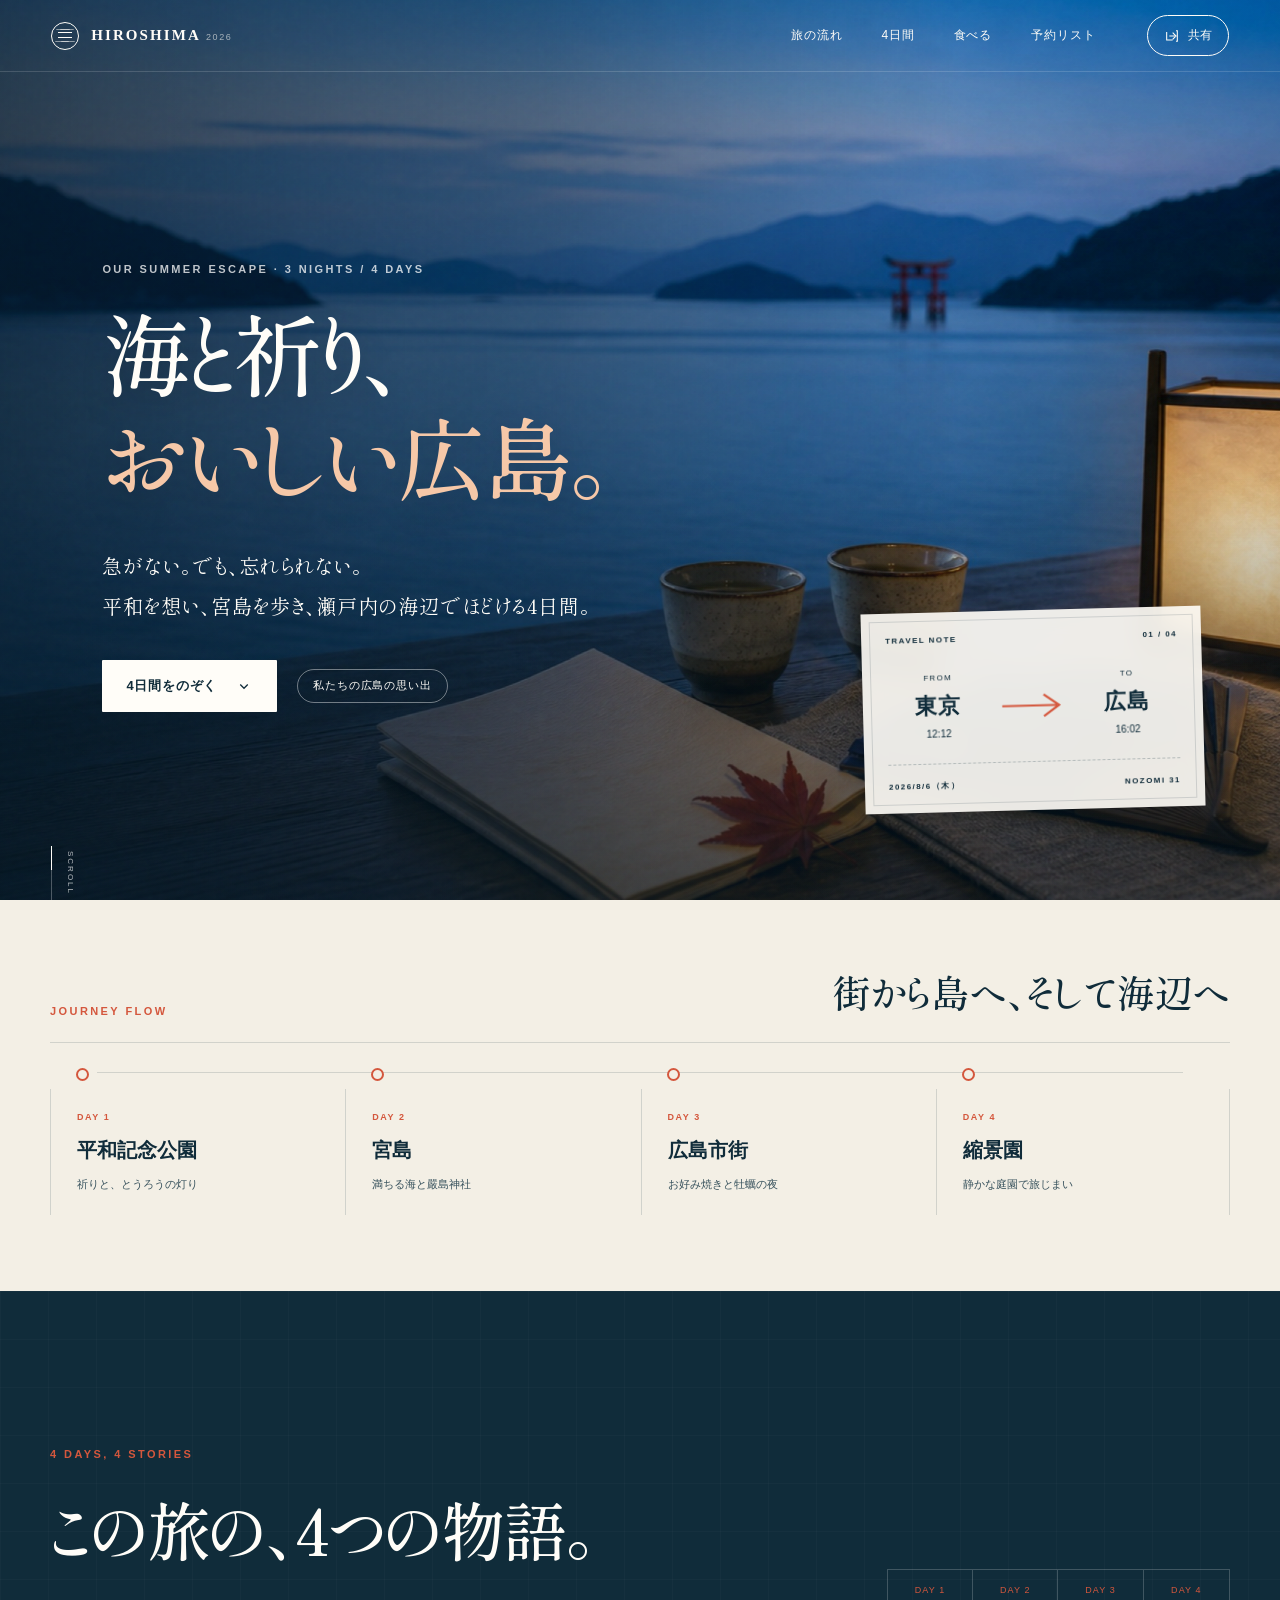
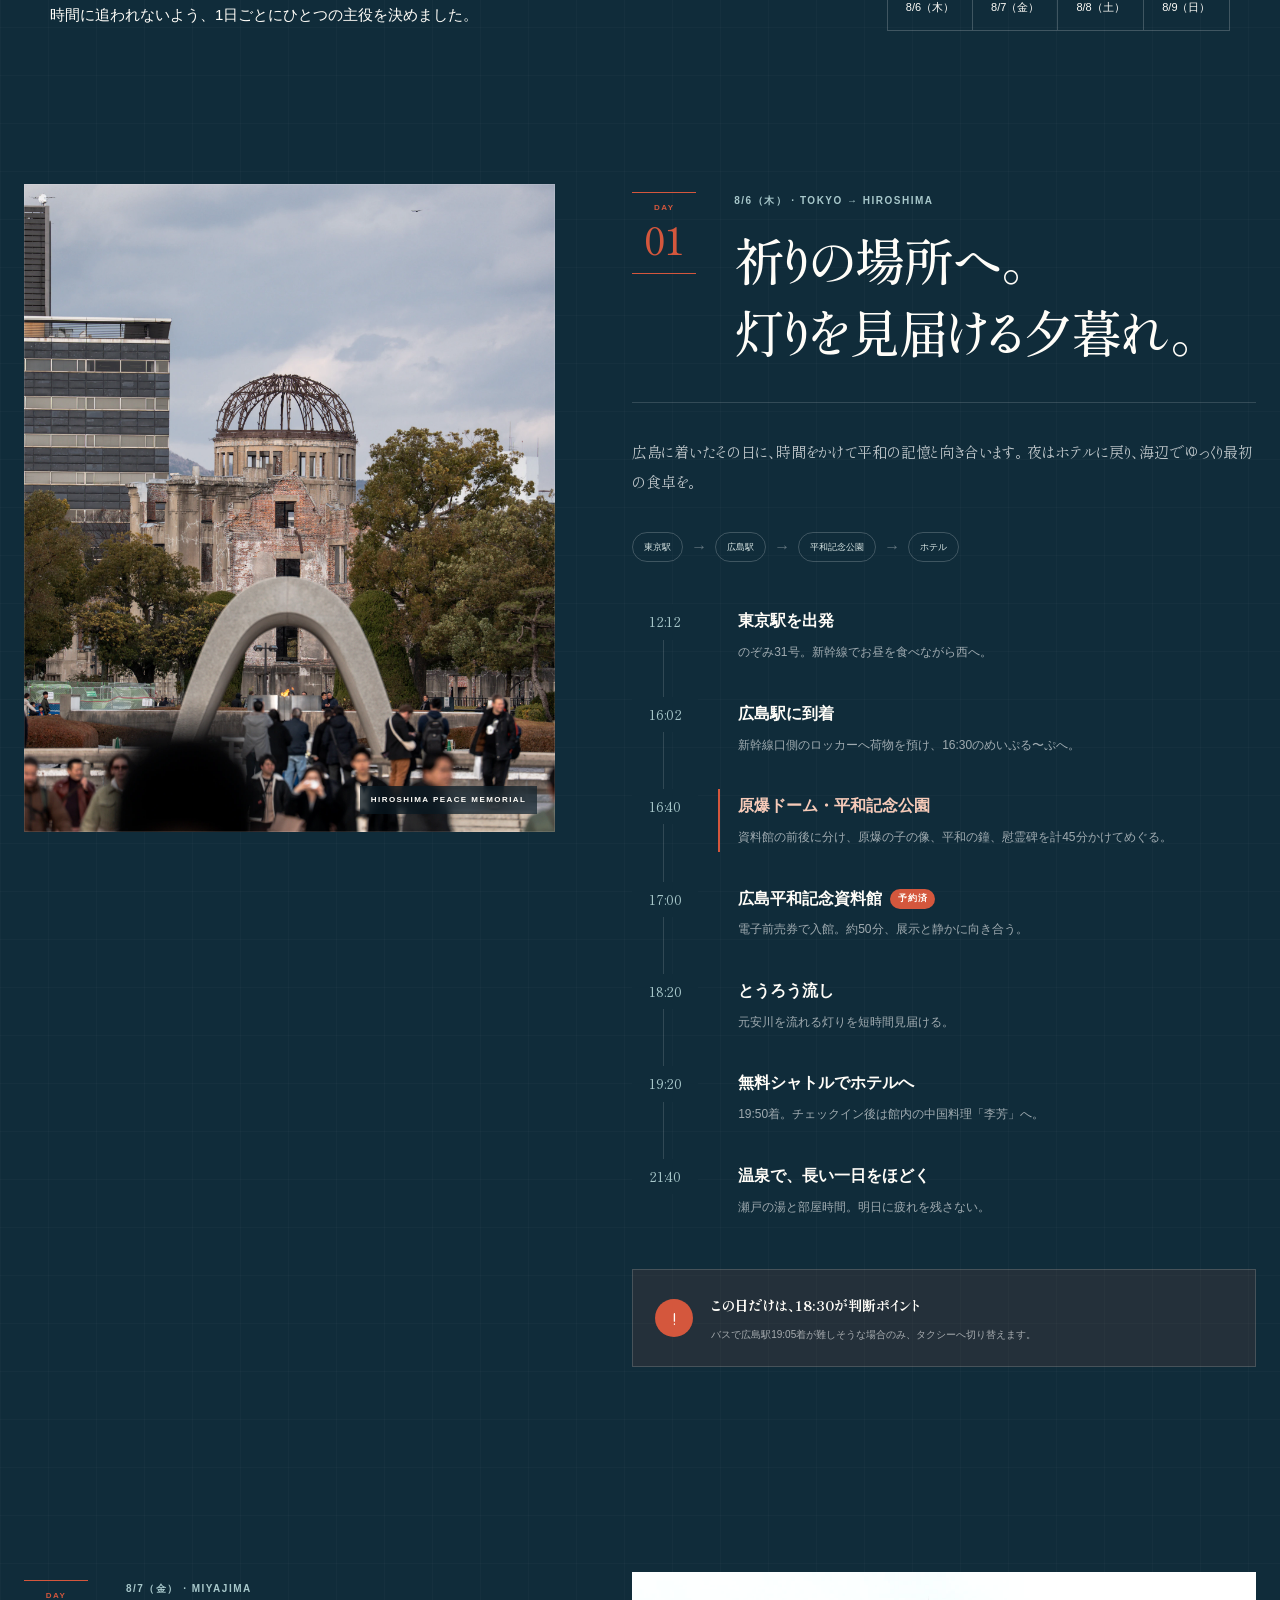
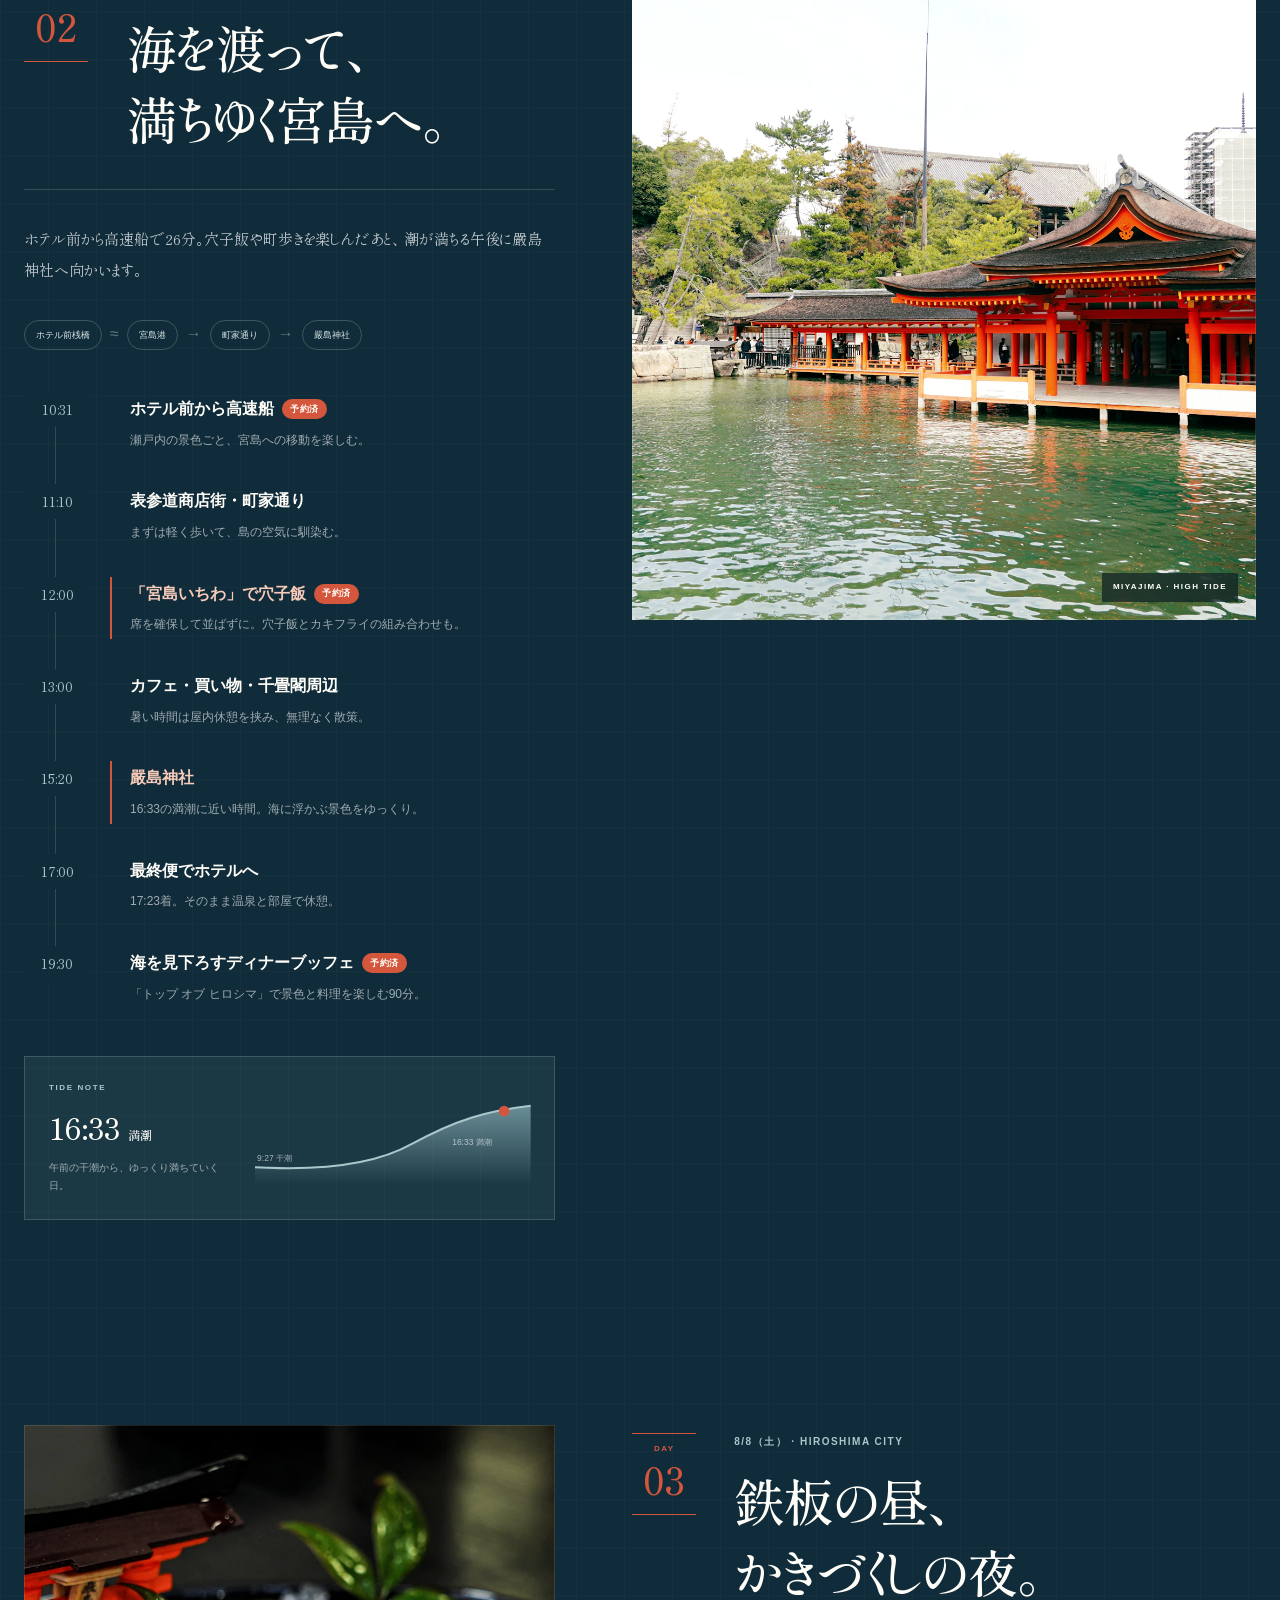
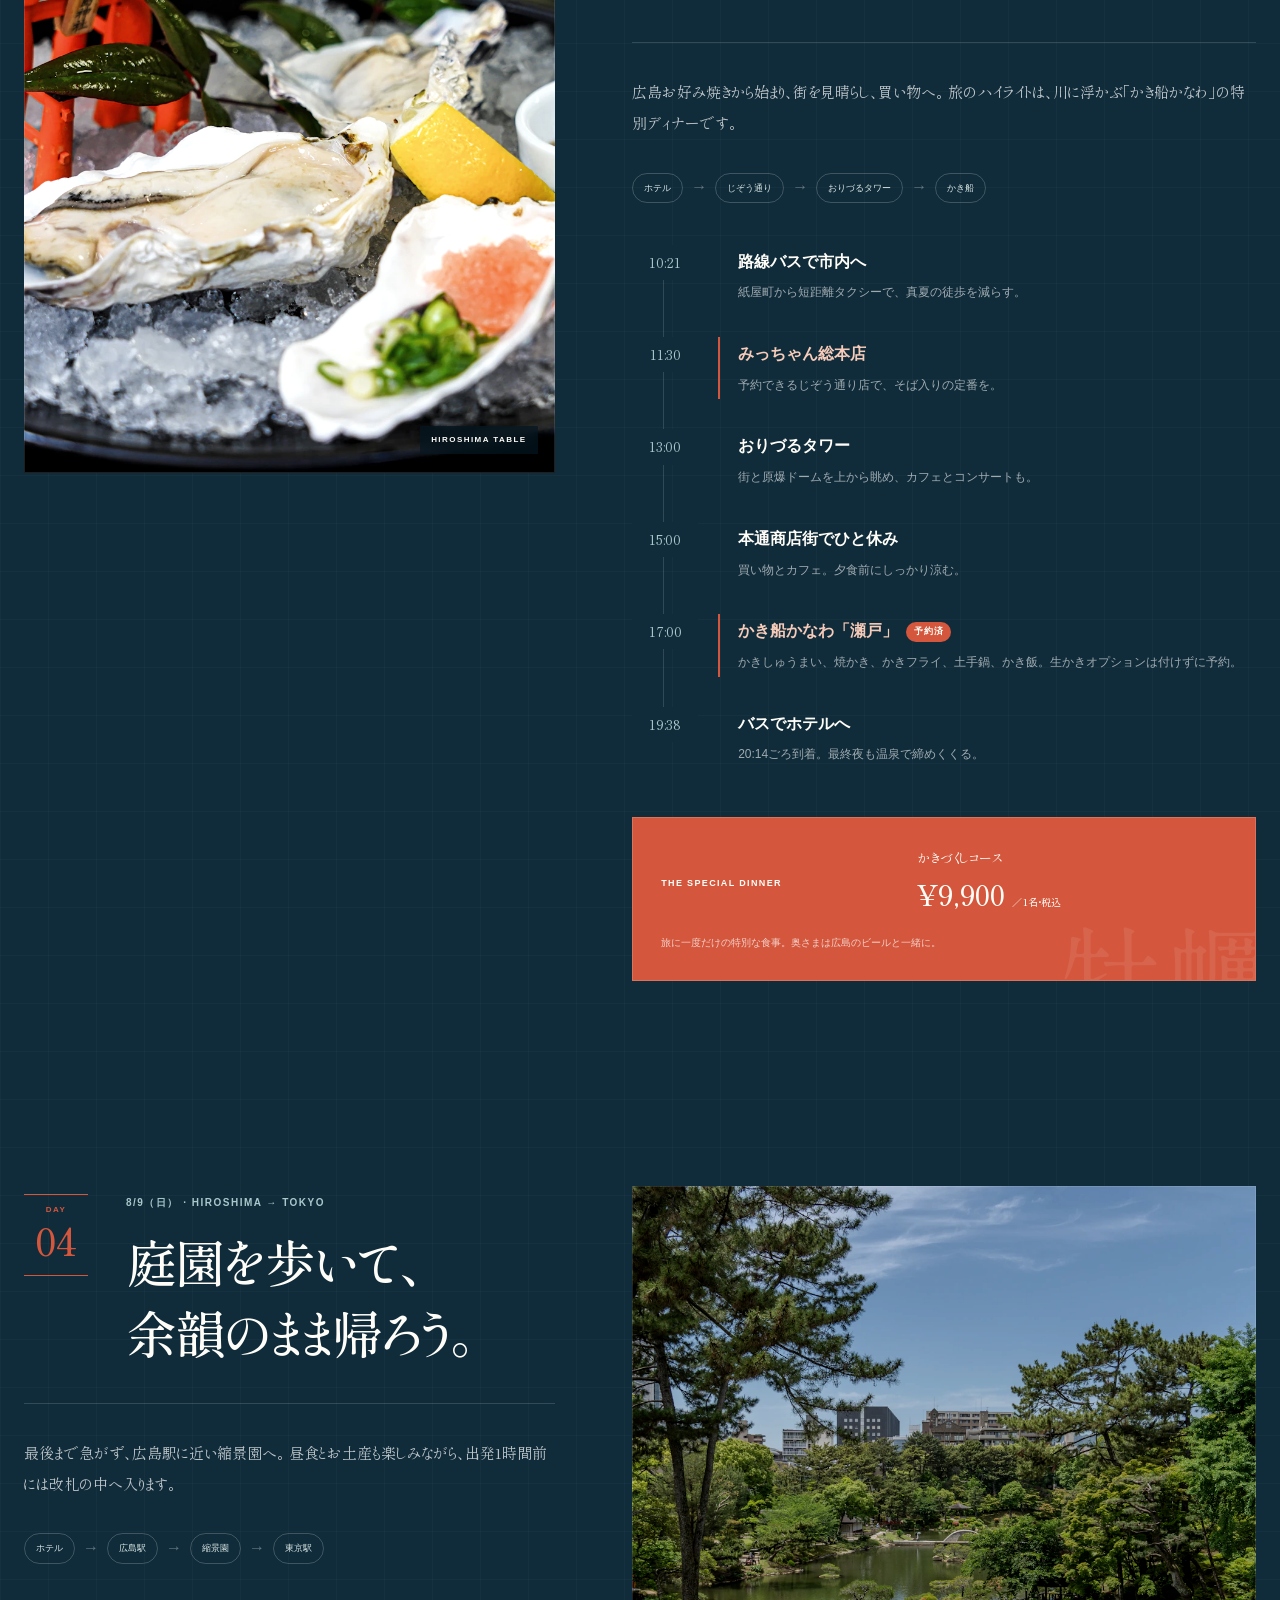
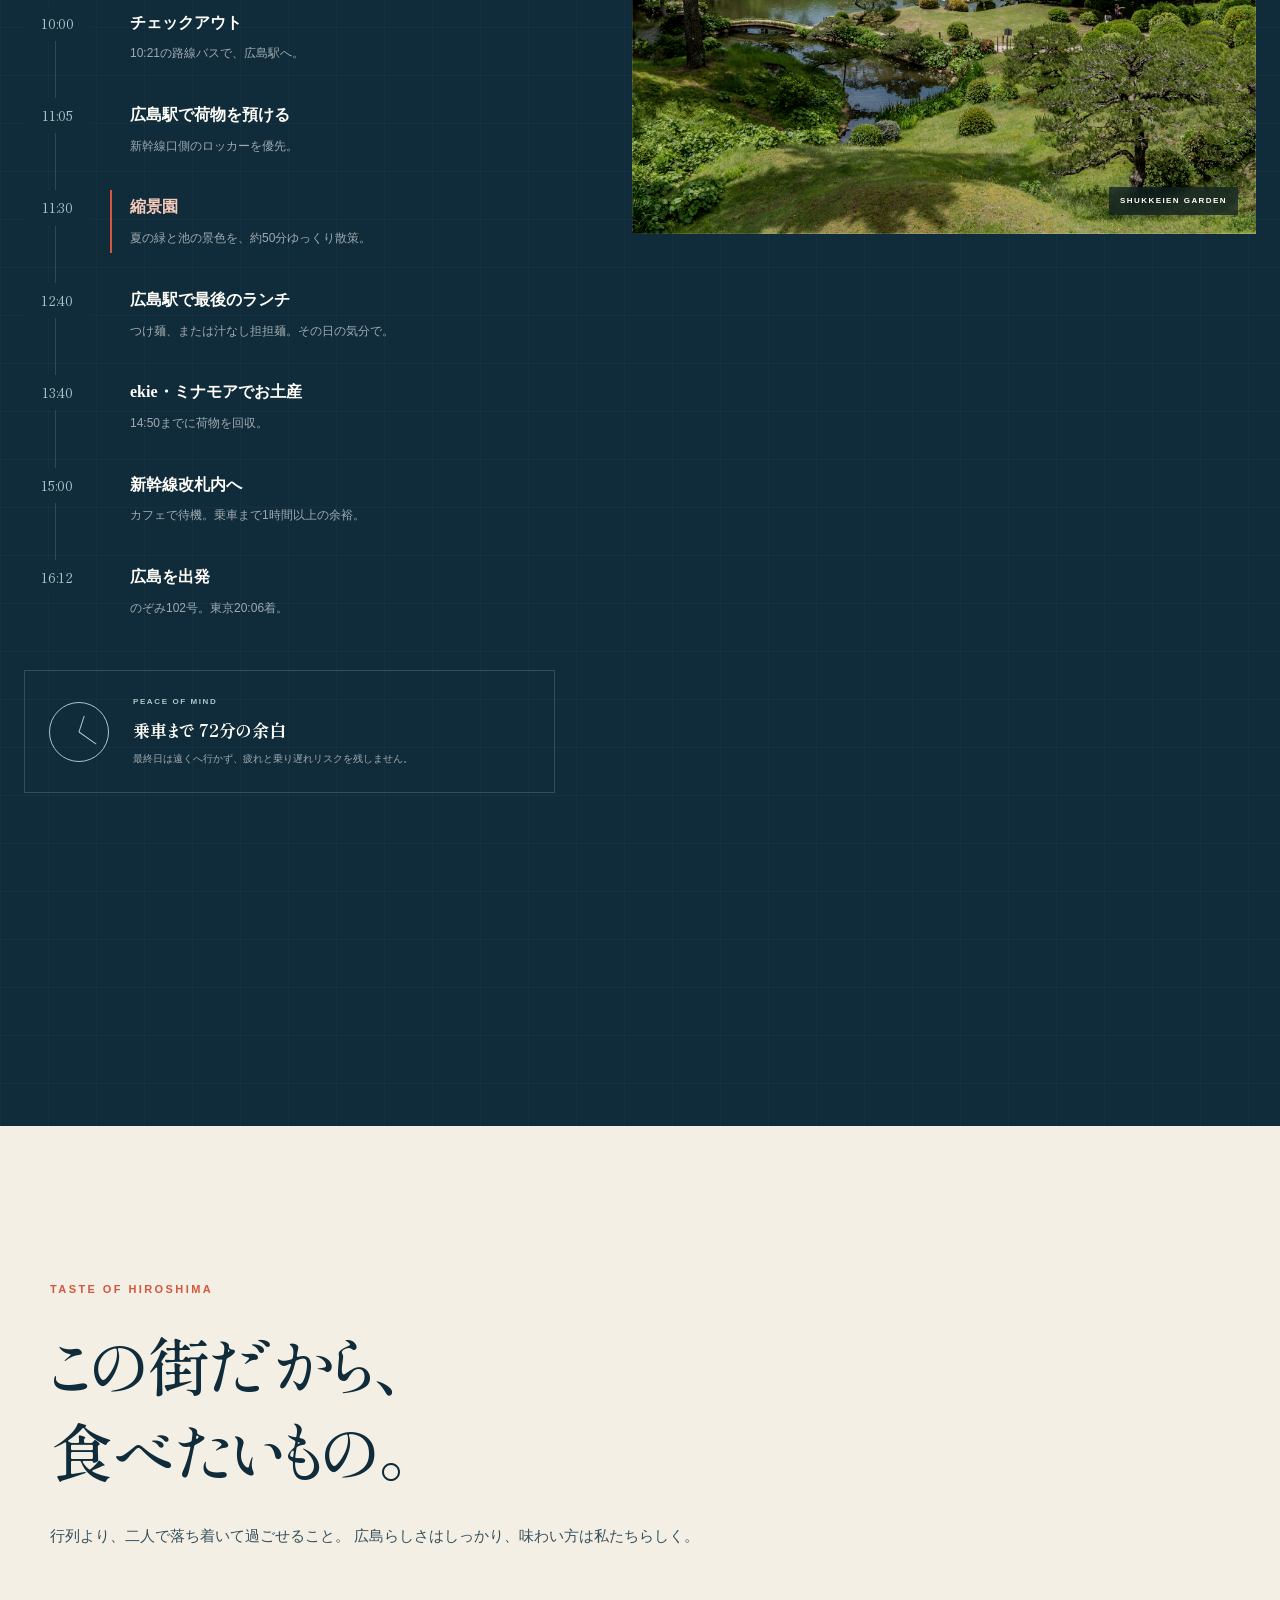
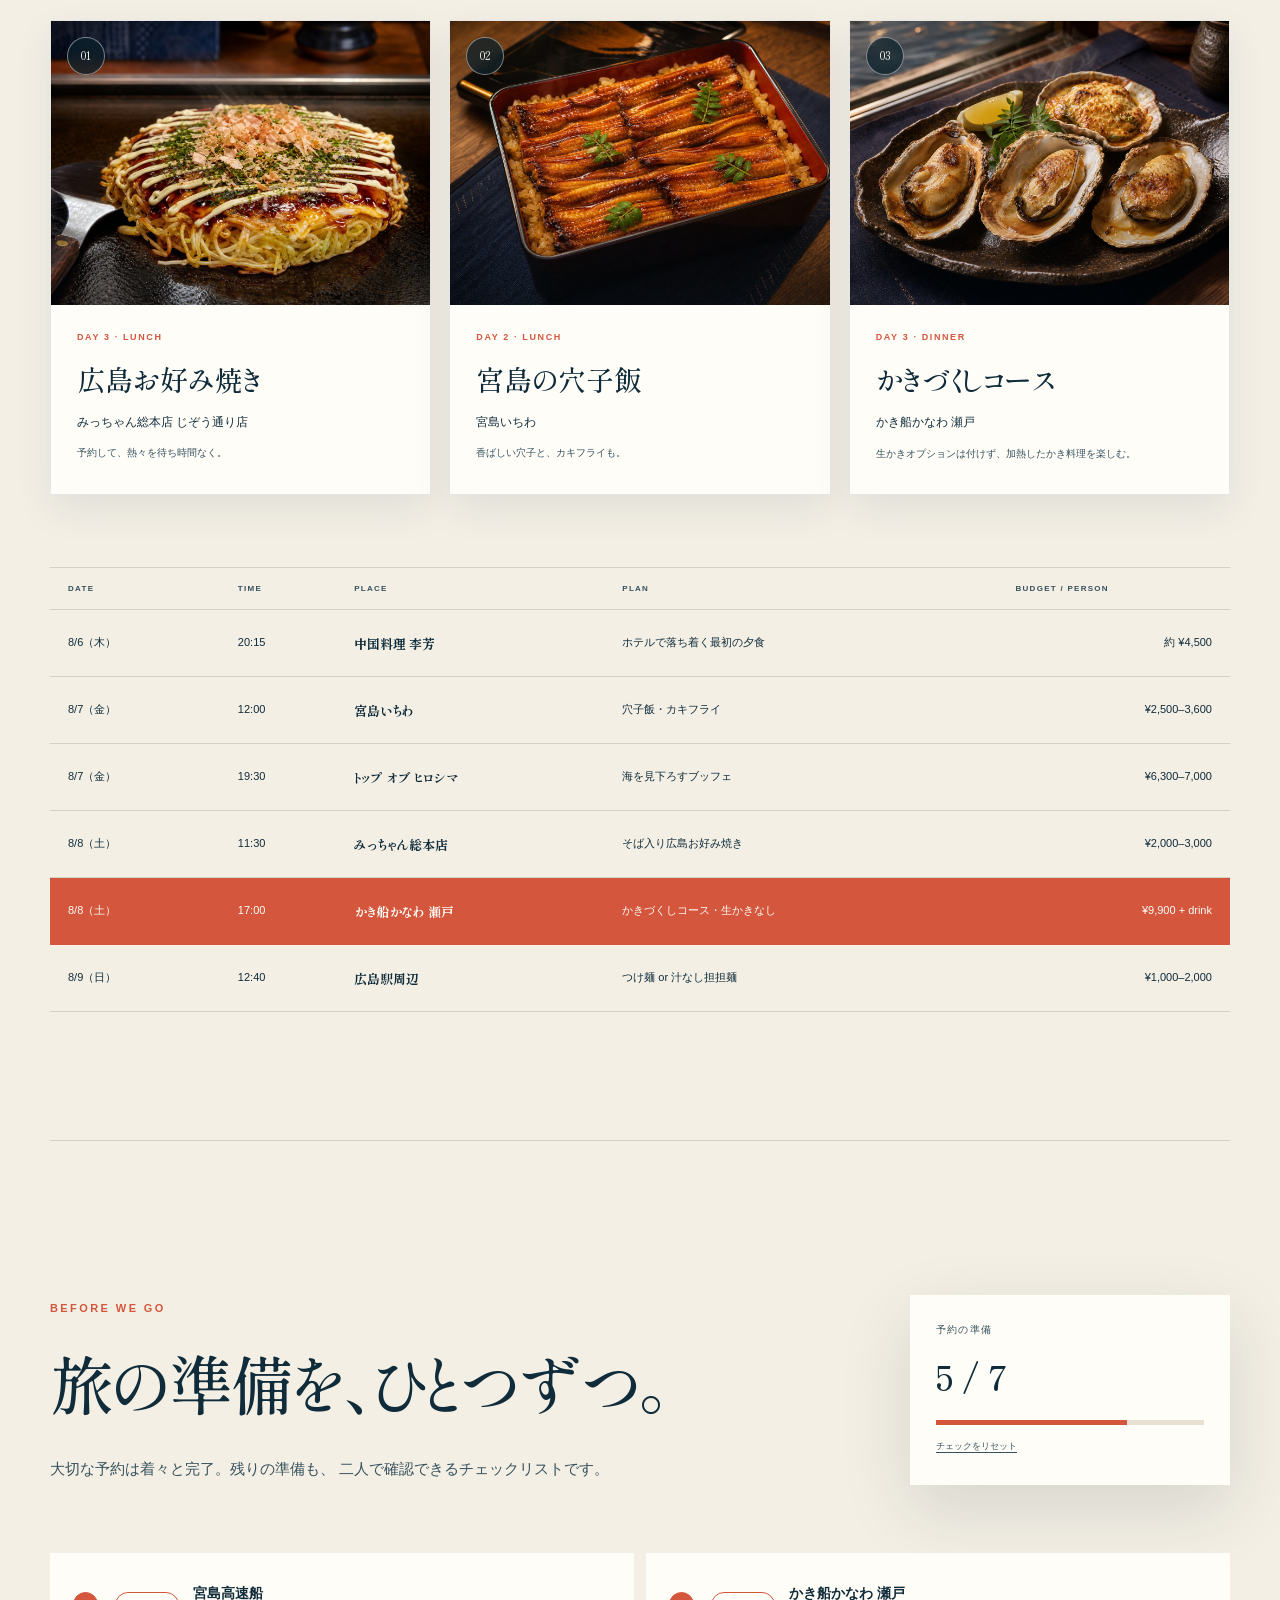
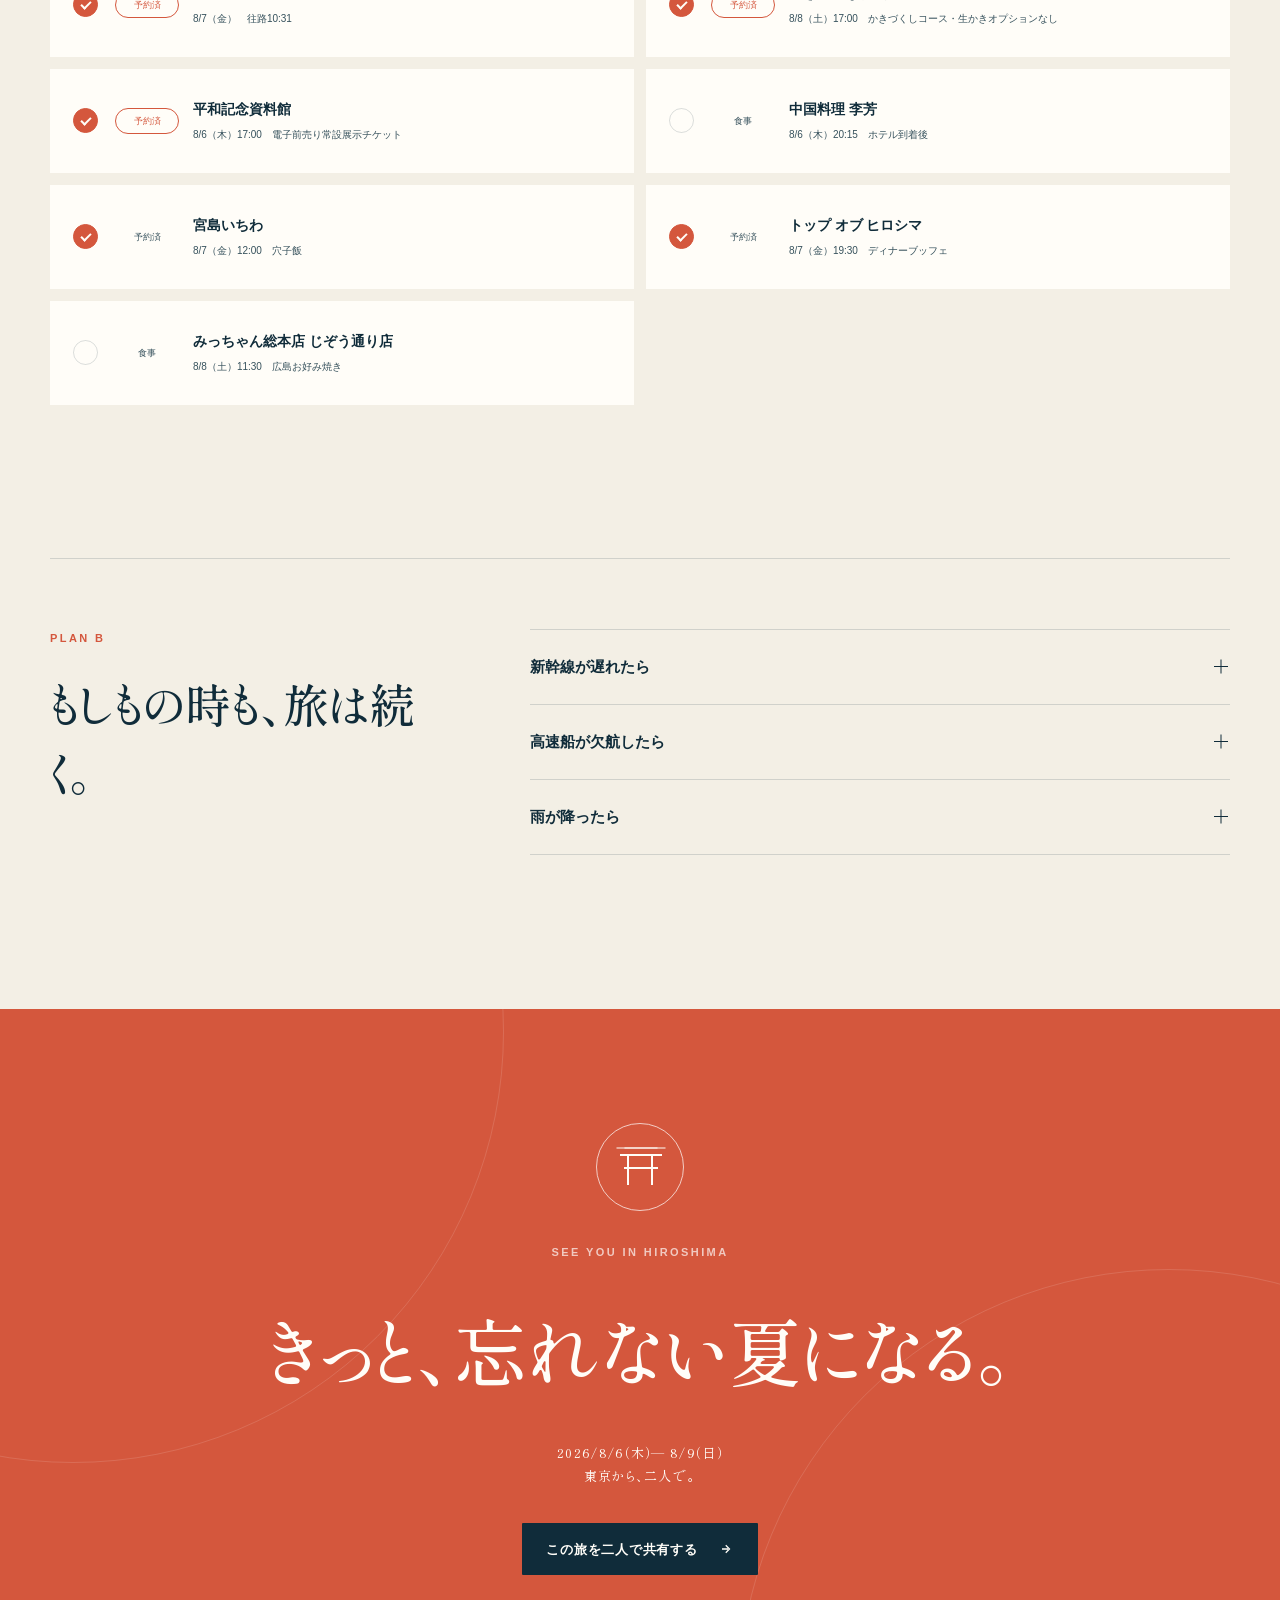
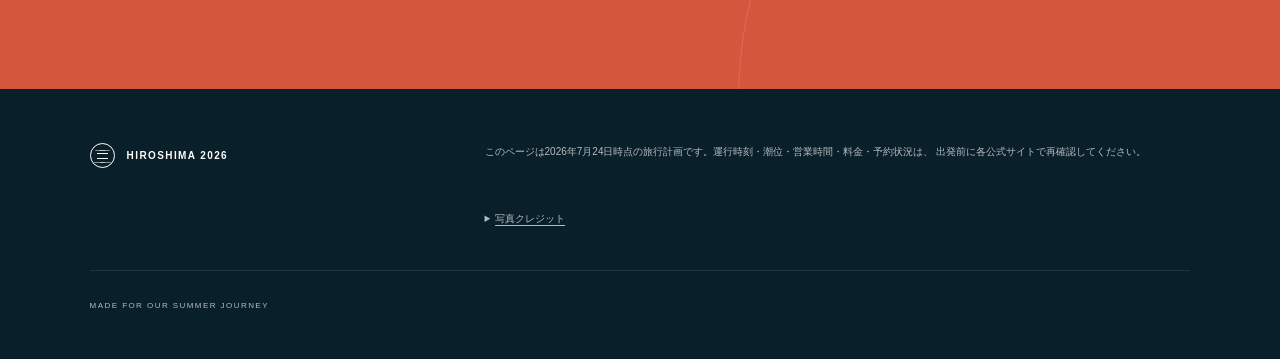
==== commit 69e02700: "Refine reservation status and itinerary readability" ====
--- a/index.html
+++ b/index.html
@@ -290,7 +290,6 @@
                 <div>
                   <div class="timeline-title">
                     <strong>最終便でホテルへ</strong>
-                    <span class="reservation-badge">予約済</span>
                   </div>
                   <p>17:23着。そのまま温泉と部屋で休憩。</p>
                 </div>
@@ -590,7 +589,7 @@
             <span class="check-rank">予約済</span>
             <span class="check-copy">
               <strong>宮島高速船</strong>
-              <small>8/7（金）　往路10:31 ／ 復路17:00</small>
+              <small>8/7（金）　往路10:31</small>
             </span>
           </label>
           <label class="check-item check-item-priority check-item-confirmed">
--- a/styles.css
+++ b/styles.css
@@ -854,7 +854,7 @@
 .timeline p {
   margin: 6px 0 0;
   color: rgba(255, 255, 255, 0.6);
-  font-size: 11px;
+  font-size: 12px;
 }
 
 .timeline-highlight > div {
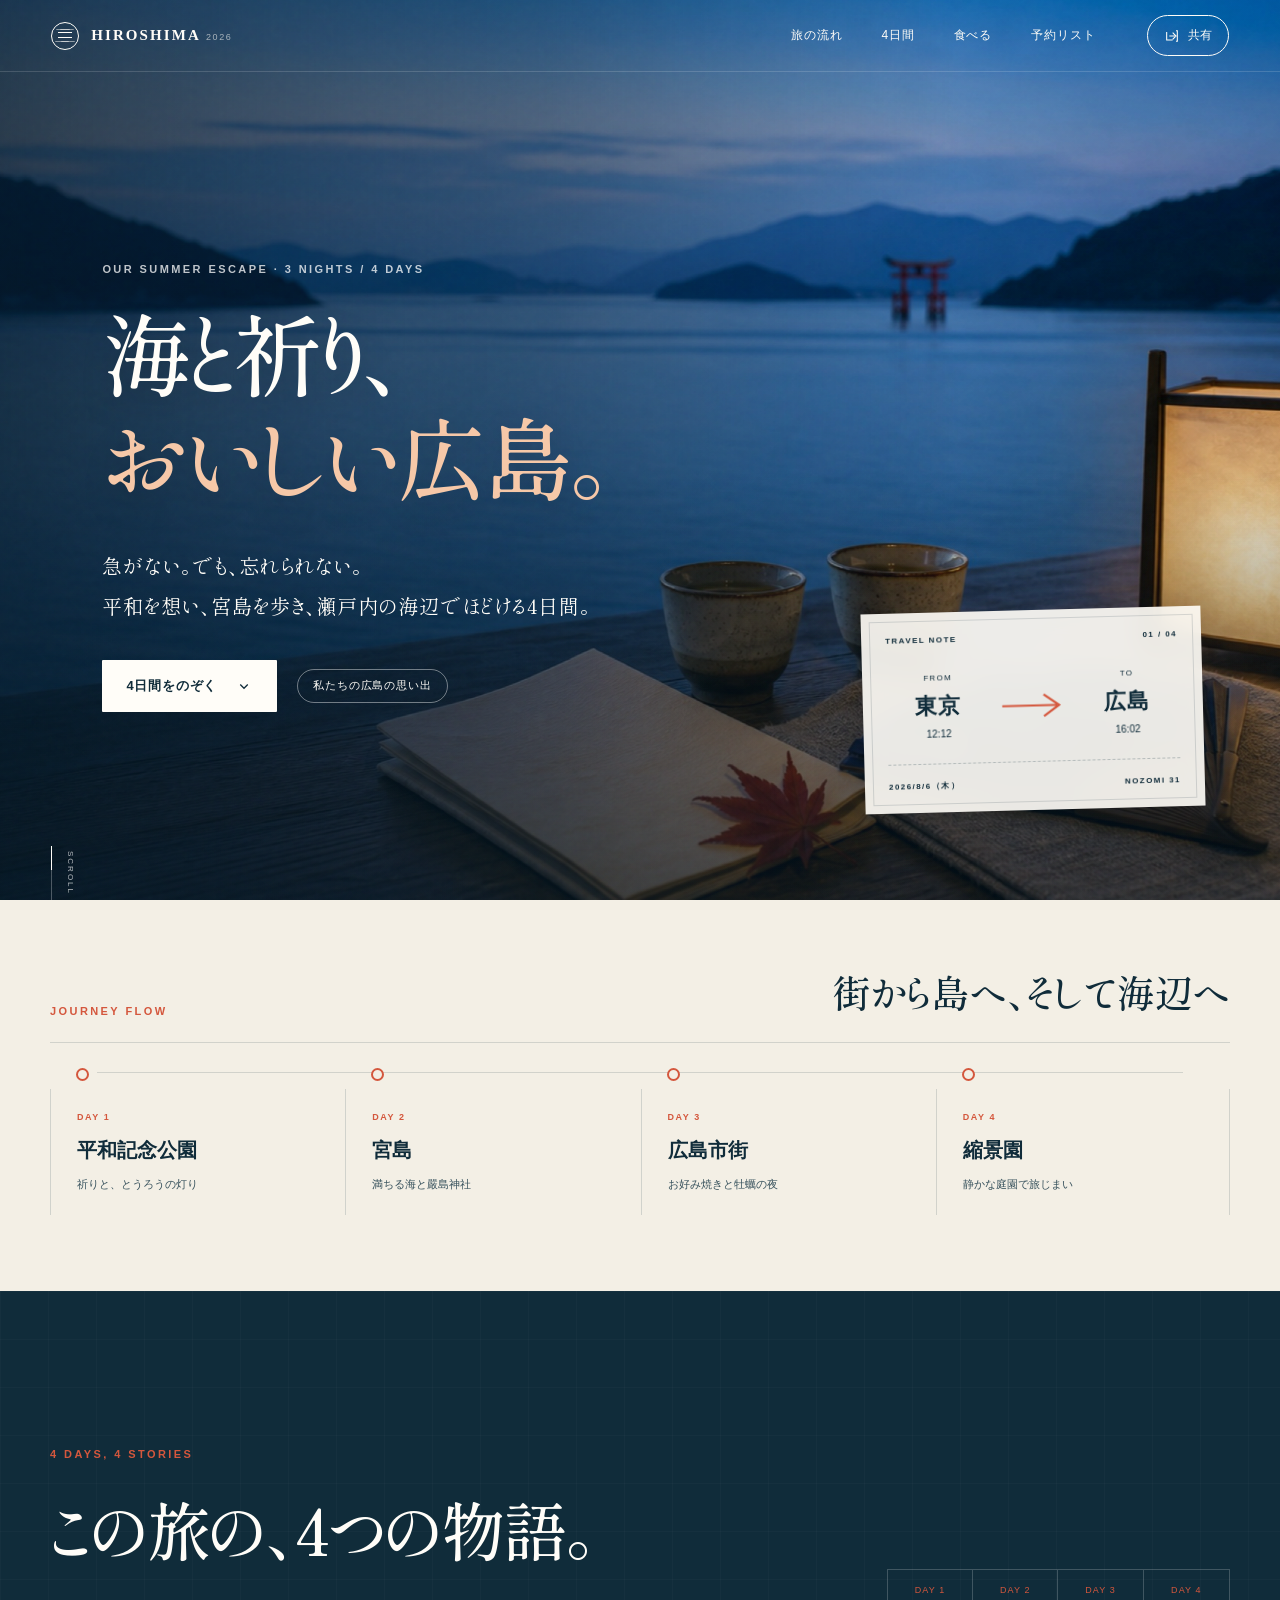
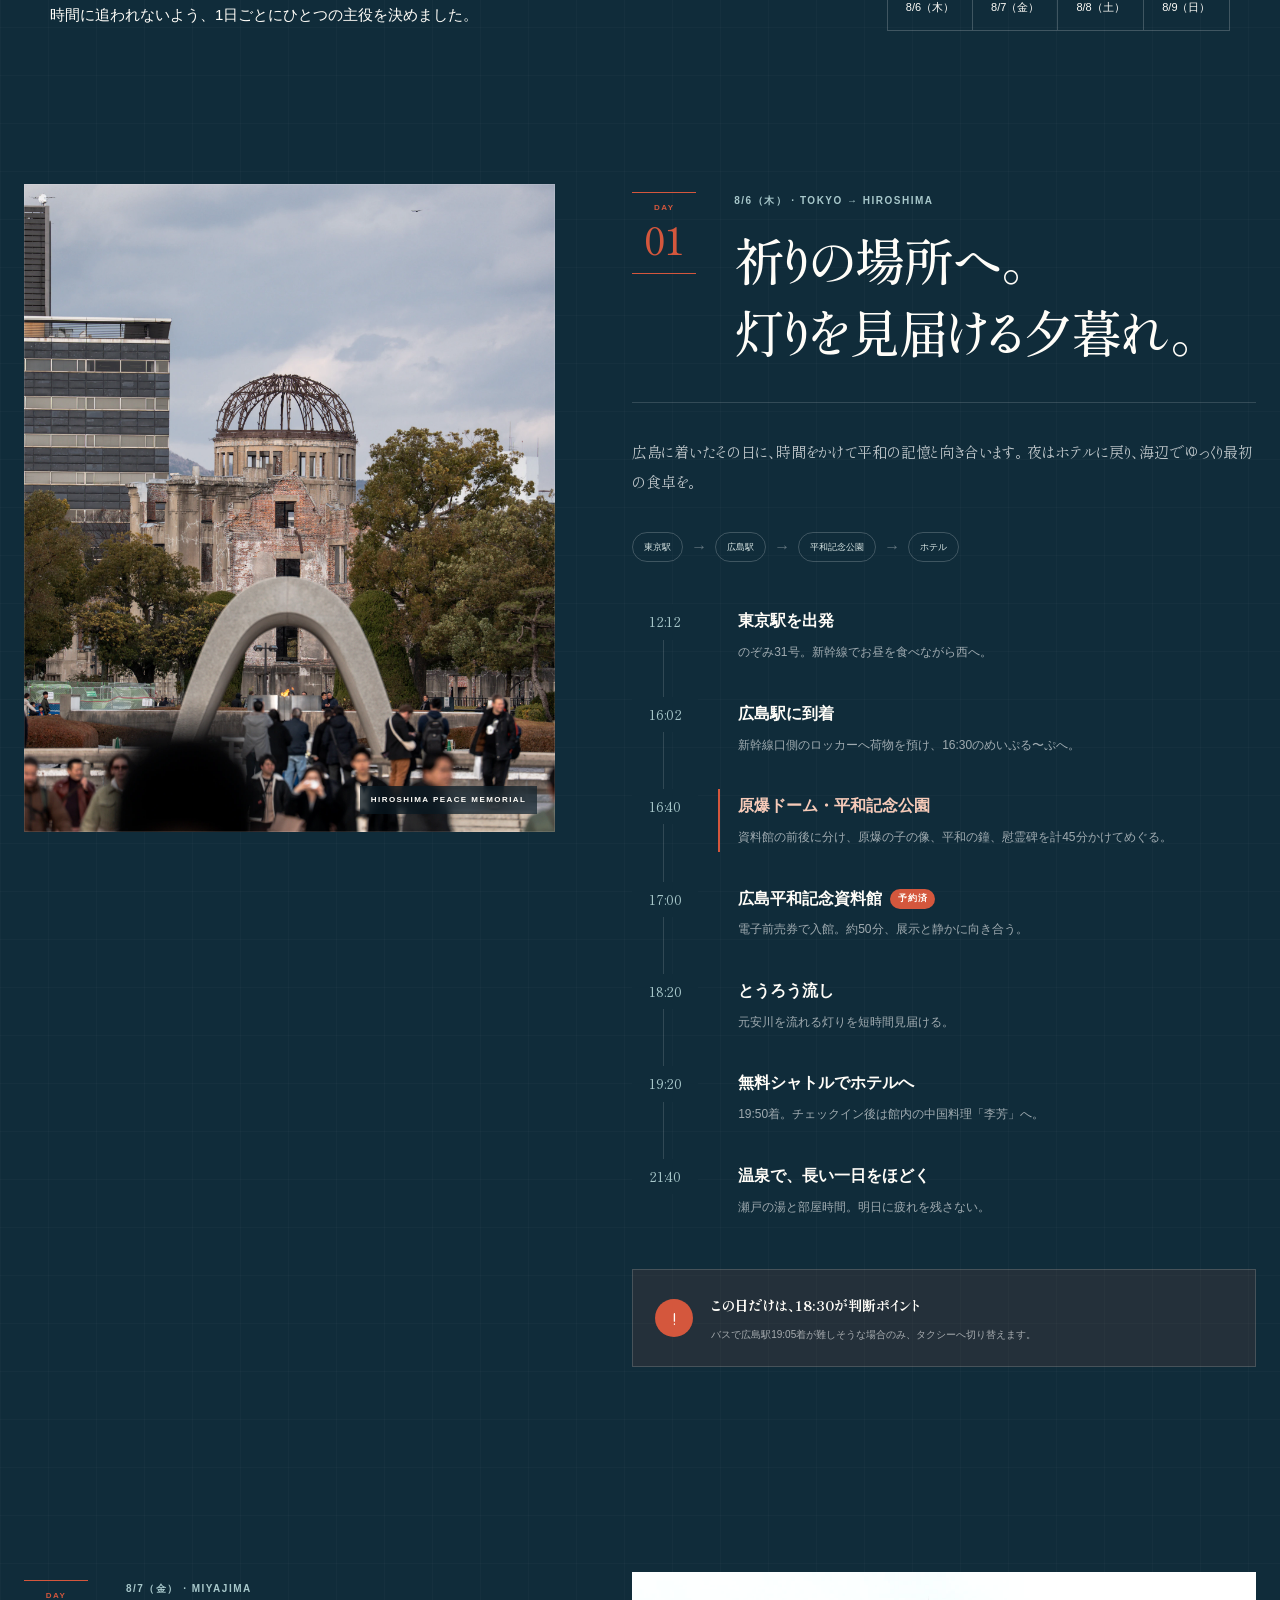
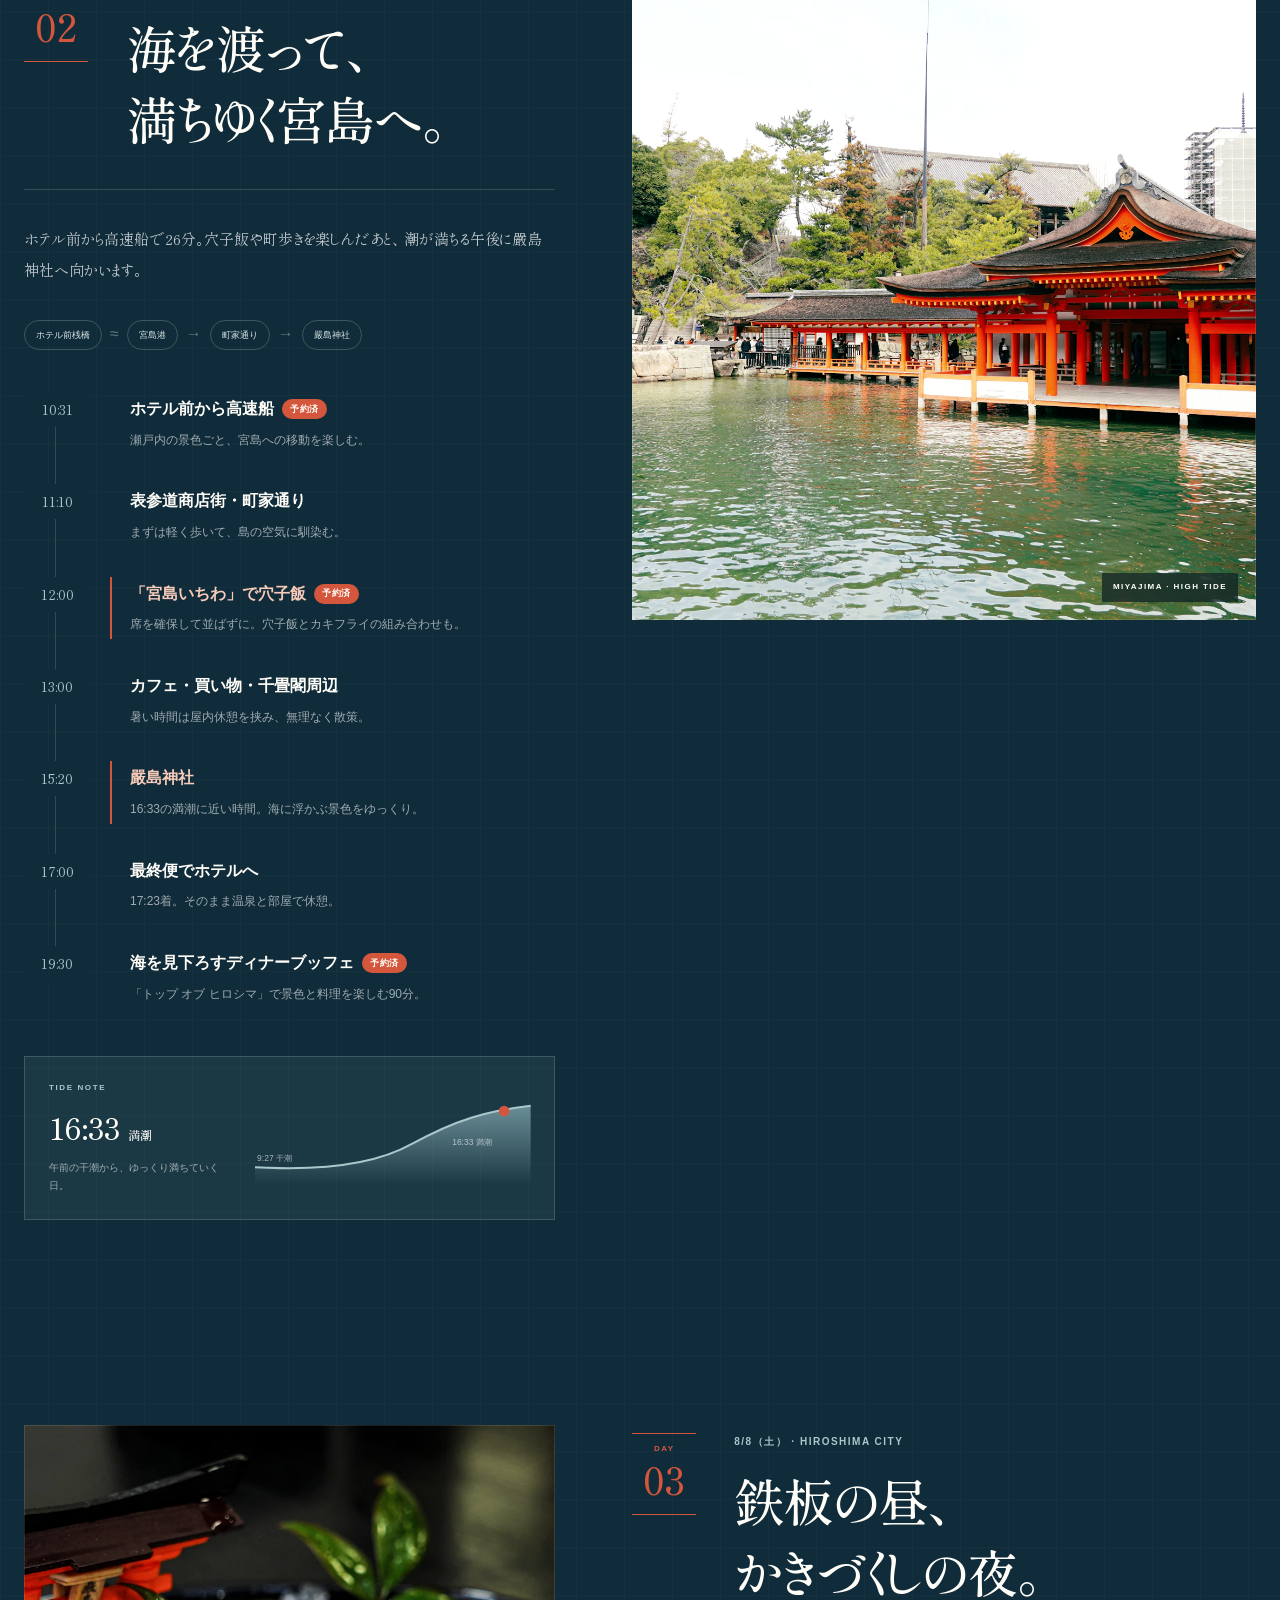
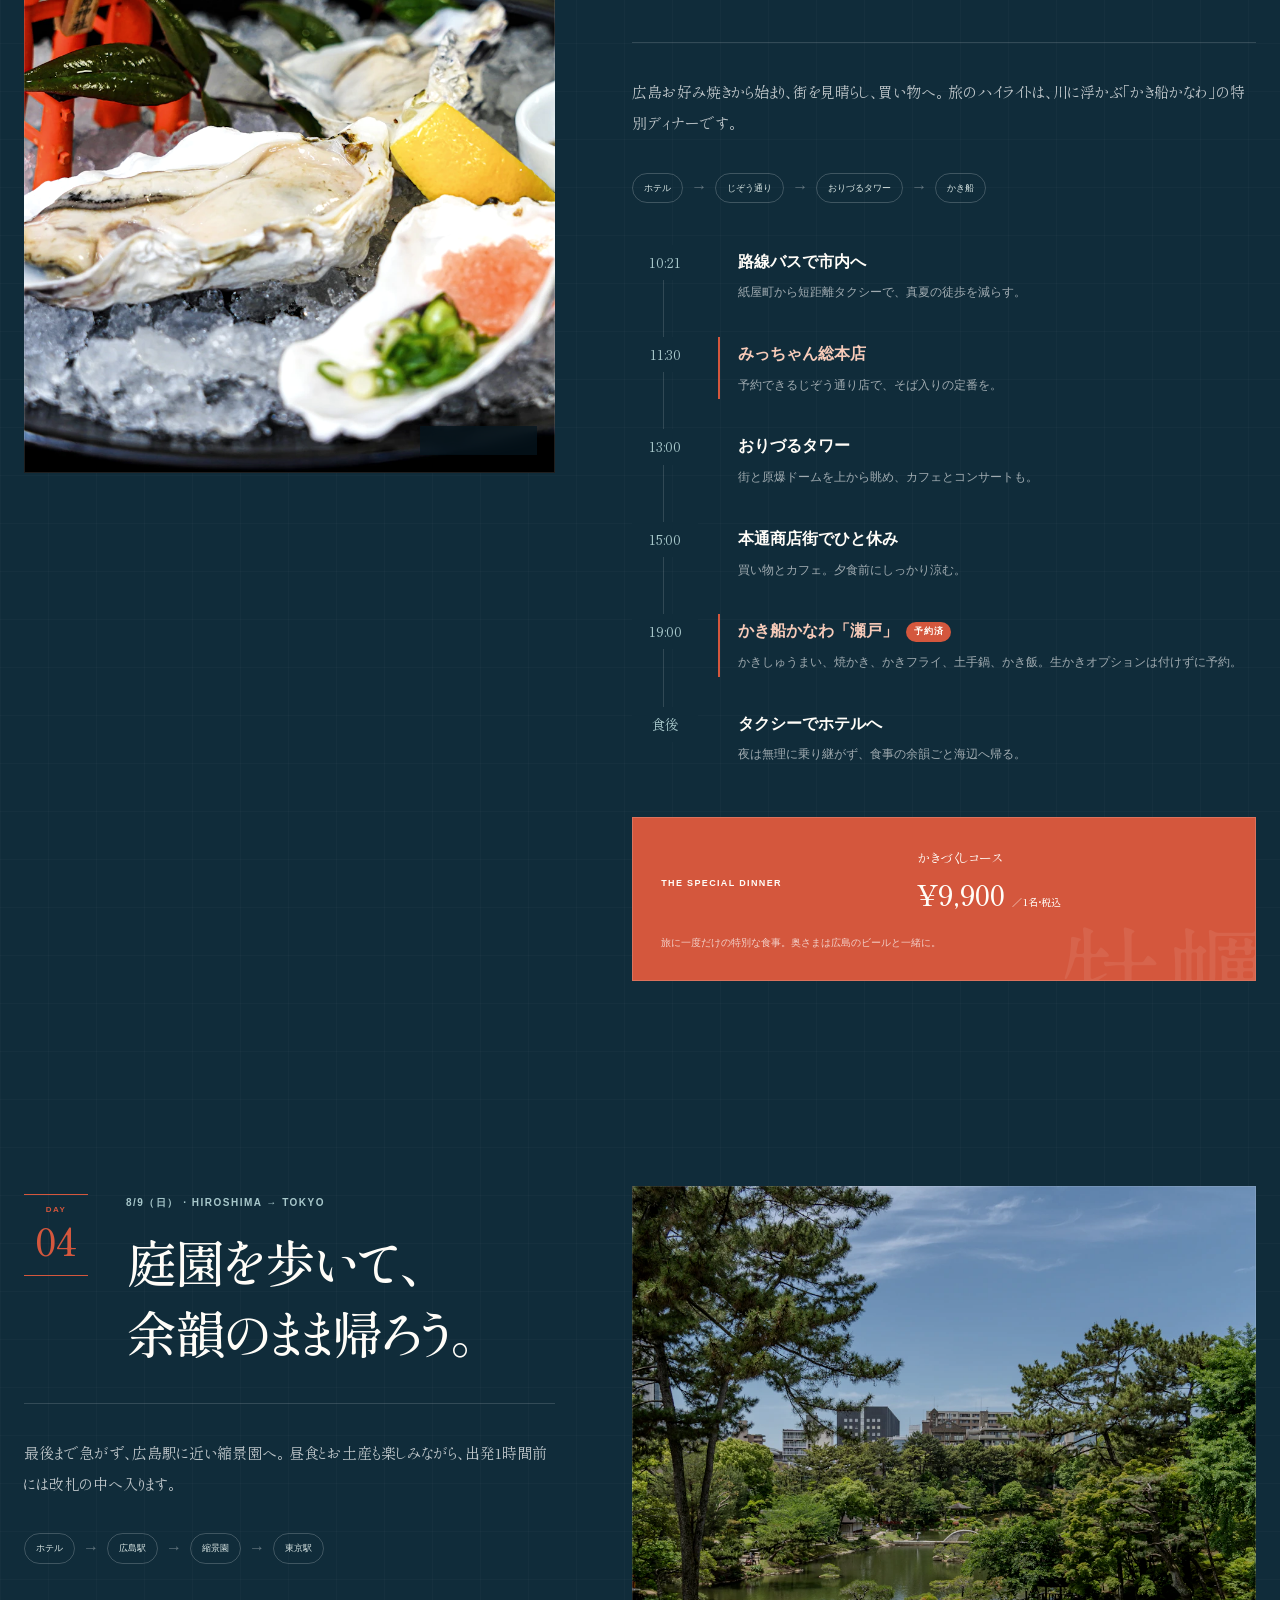
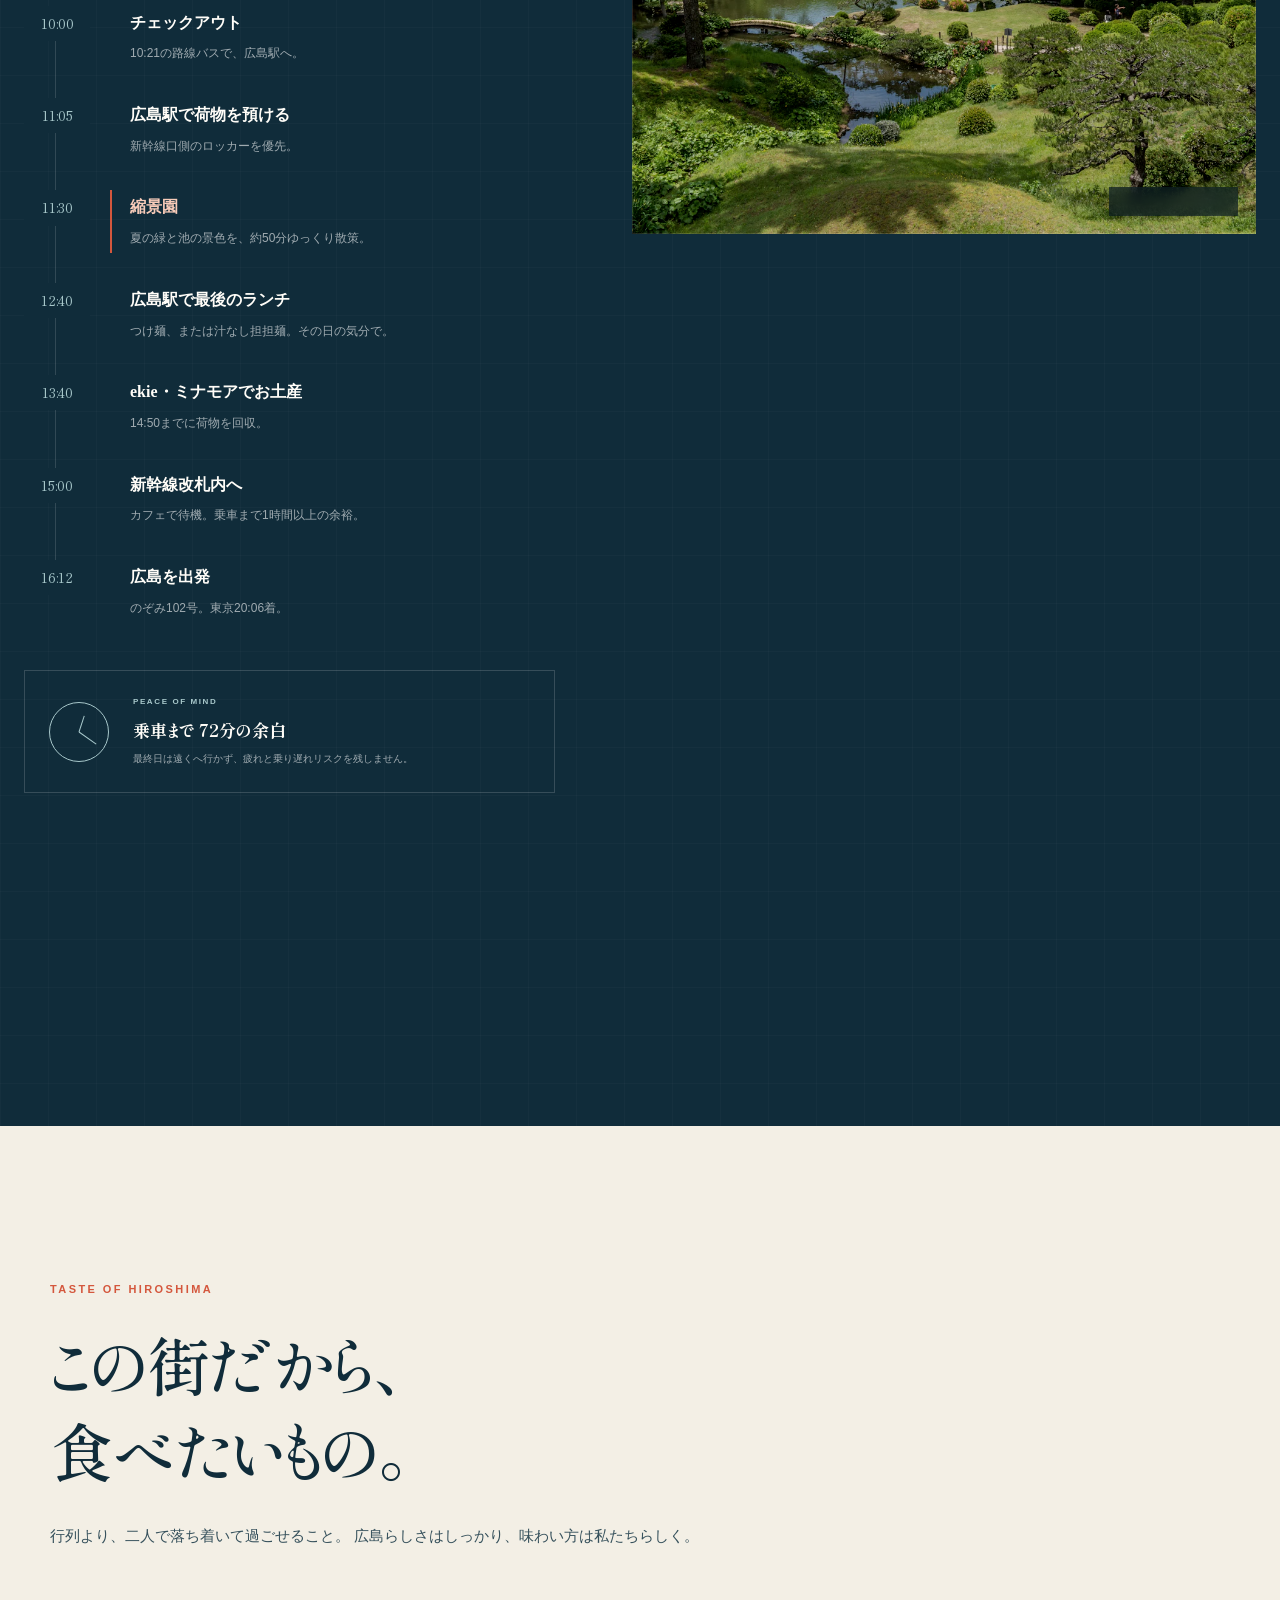
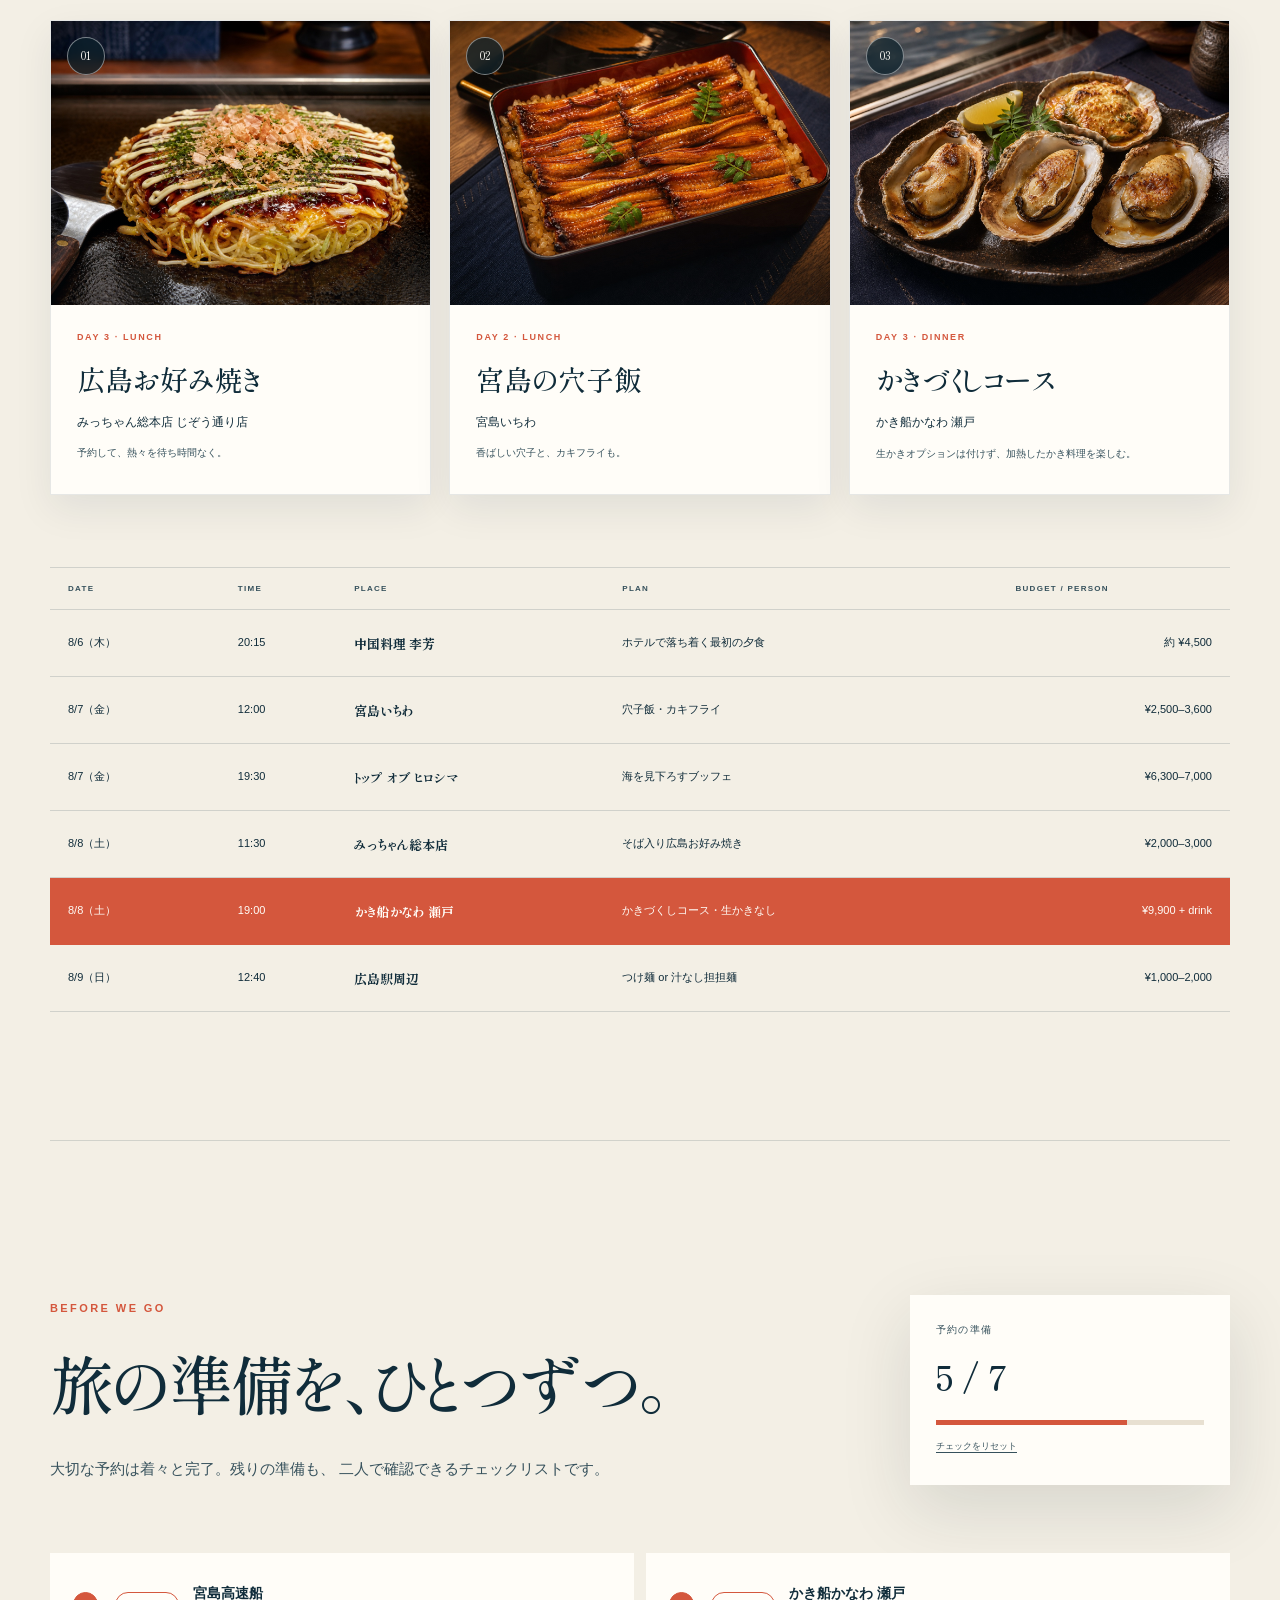
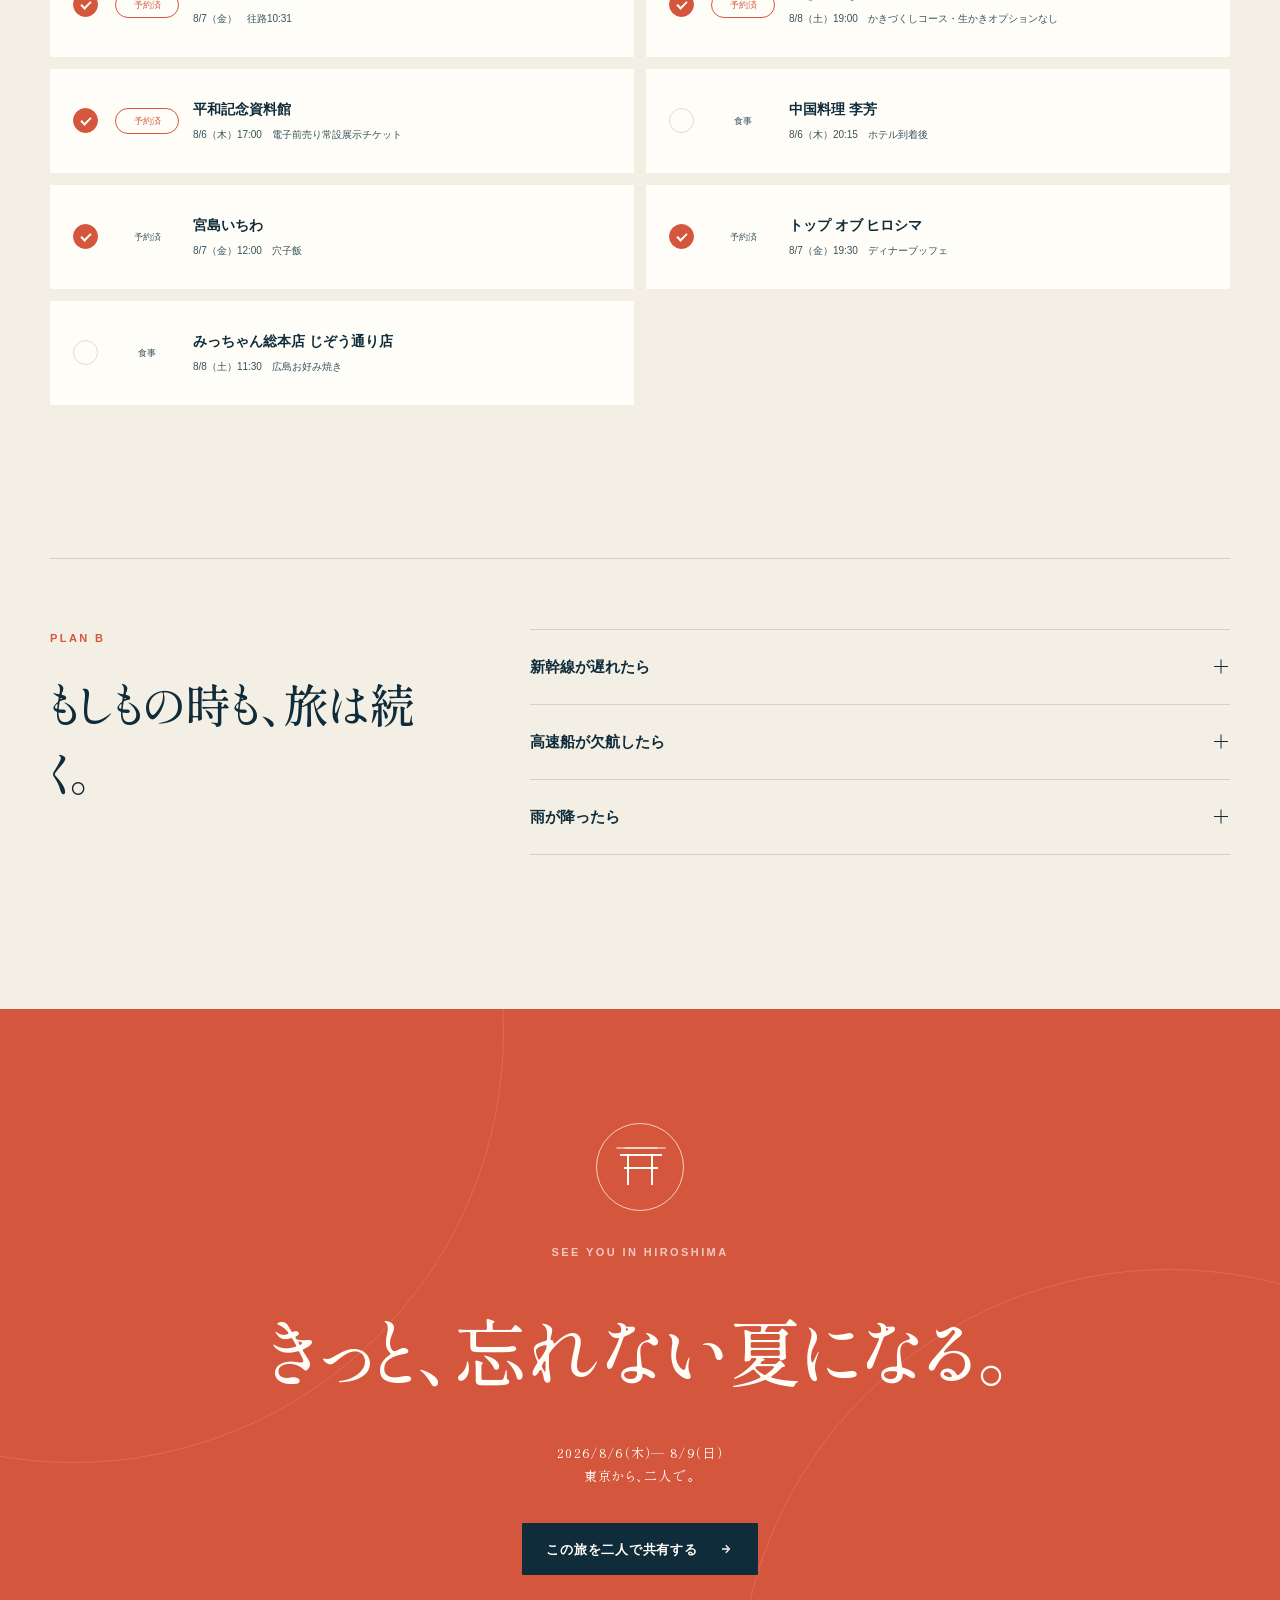
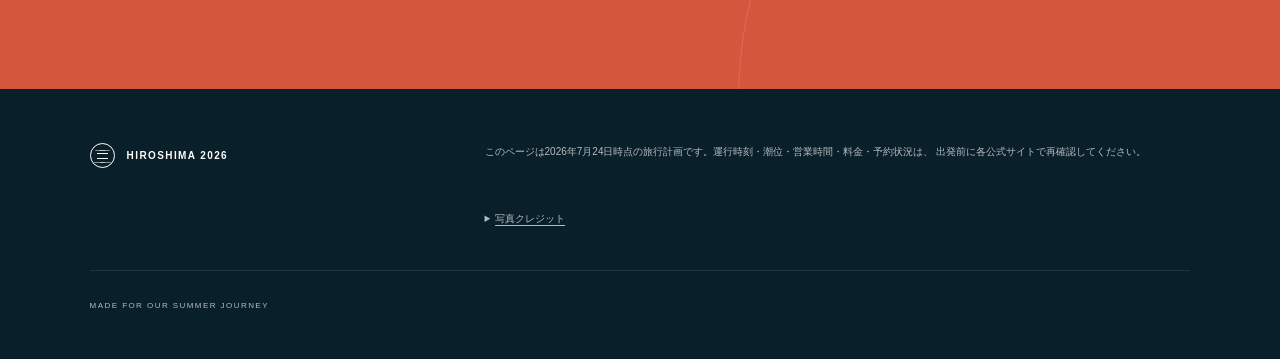
==== commit 1cffc804: "Update Kanawa dinner reservation to 19:00" ====
--- a/index.html
+++ b/index.html
@@ -375,7 +375,7 @@
                 <div><strong>本通商店街でひと休み</strong><p>買い物とカフェ。夕食前にしっかり涼む。</p></div>
               </li>
               <li class="timeline-highlight">
-                <time>17:00</time>
+                <time>19:00</time>
                 <div>
                   <div class="timeline-title">
                     <strong>かき船かなわ「瀬戸」</strong>
@@ -385,8 +385,8 @@
                 </div>
               </li>
               <li>
-                <time>19:38</time>
-                <div><strong>バスでホテルへ</strong><p>20:14ごろ到着。最終夜も温泉で締めくくる。</p></div>
+                <time>食後</time>
+                <div><strong>タクシーでホテルへ</strong><p>夜は無理に乗り継がず、食事の余韻ごと海辺へ帰る。</p></div>
               </li>
             </ol>
 
@@ -556,7 +556,7 @@
             <span>8/8（土）</span><span>11:30</span><strong>みっちゃん総本店</strong><span>そば入り広島お好み焼き</span><em>¥2,000–3,000</em>
           </div>
           <div class="meal-special">
-            <span>8/8（土）</span><span>17:00</span><strong>かき船かなわ 瀬戸</strong><span>かきづくしコース・生かきなし</span><em>¥9,900 + drink</em>
+            <span>8/8（土）</span><span>19:00</span><strong>かき船かなわ 瀬戸</strong><span>かきづくしコース・生かきなし</span><em>¥9,900 + drink</em>
           </div>
           <div>
             <span>8/9（日）</span><span>12:40</span><strong>広島駅周辺</strong><span>つけ麺 or 汁なし担担麺</span><em>¥1,000–2,000</em>
@@ -598,7 +598,7 @@
             <span class="check-rank">予約済</span>
             <span class="check-copy">
               <strong>かき船かなわ 瀬戸</strong>
-              <small>8/8（土）17:00　かきづくしコース・生かきオプションなし</small>
+              <small>8/8（土）19:00　かきづくしコース・生かきオプションなし</small>
             </span>
           </label>
           <label class="check-item check-item-priority check-item-confirmed">
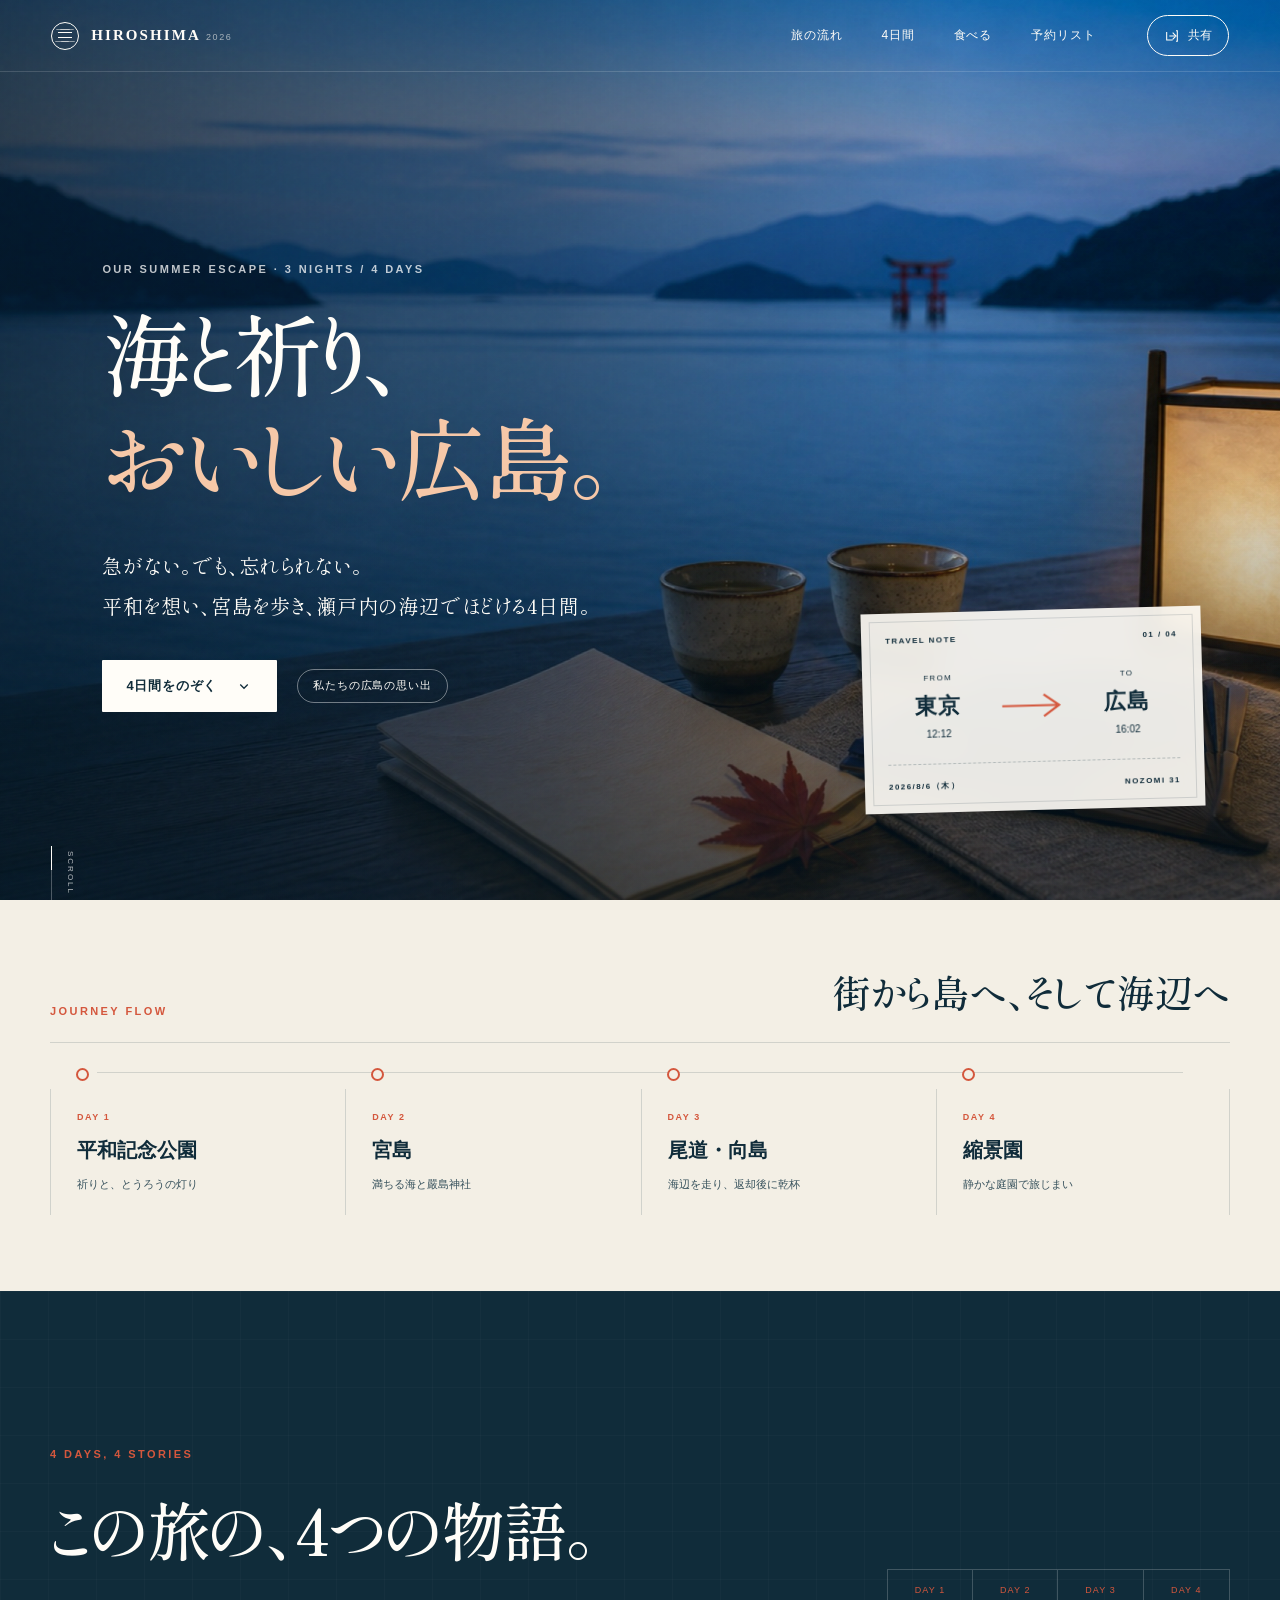
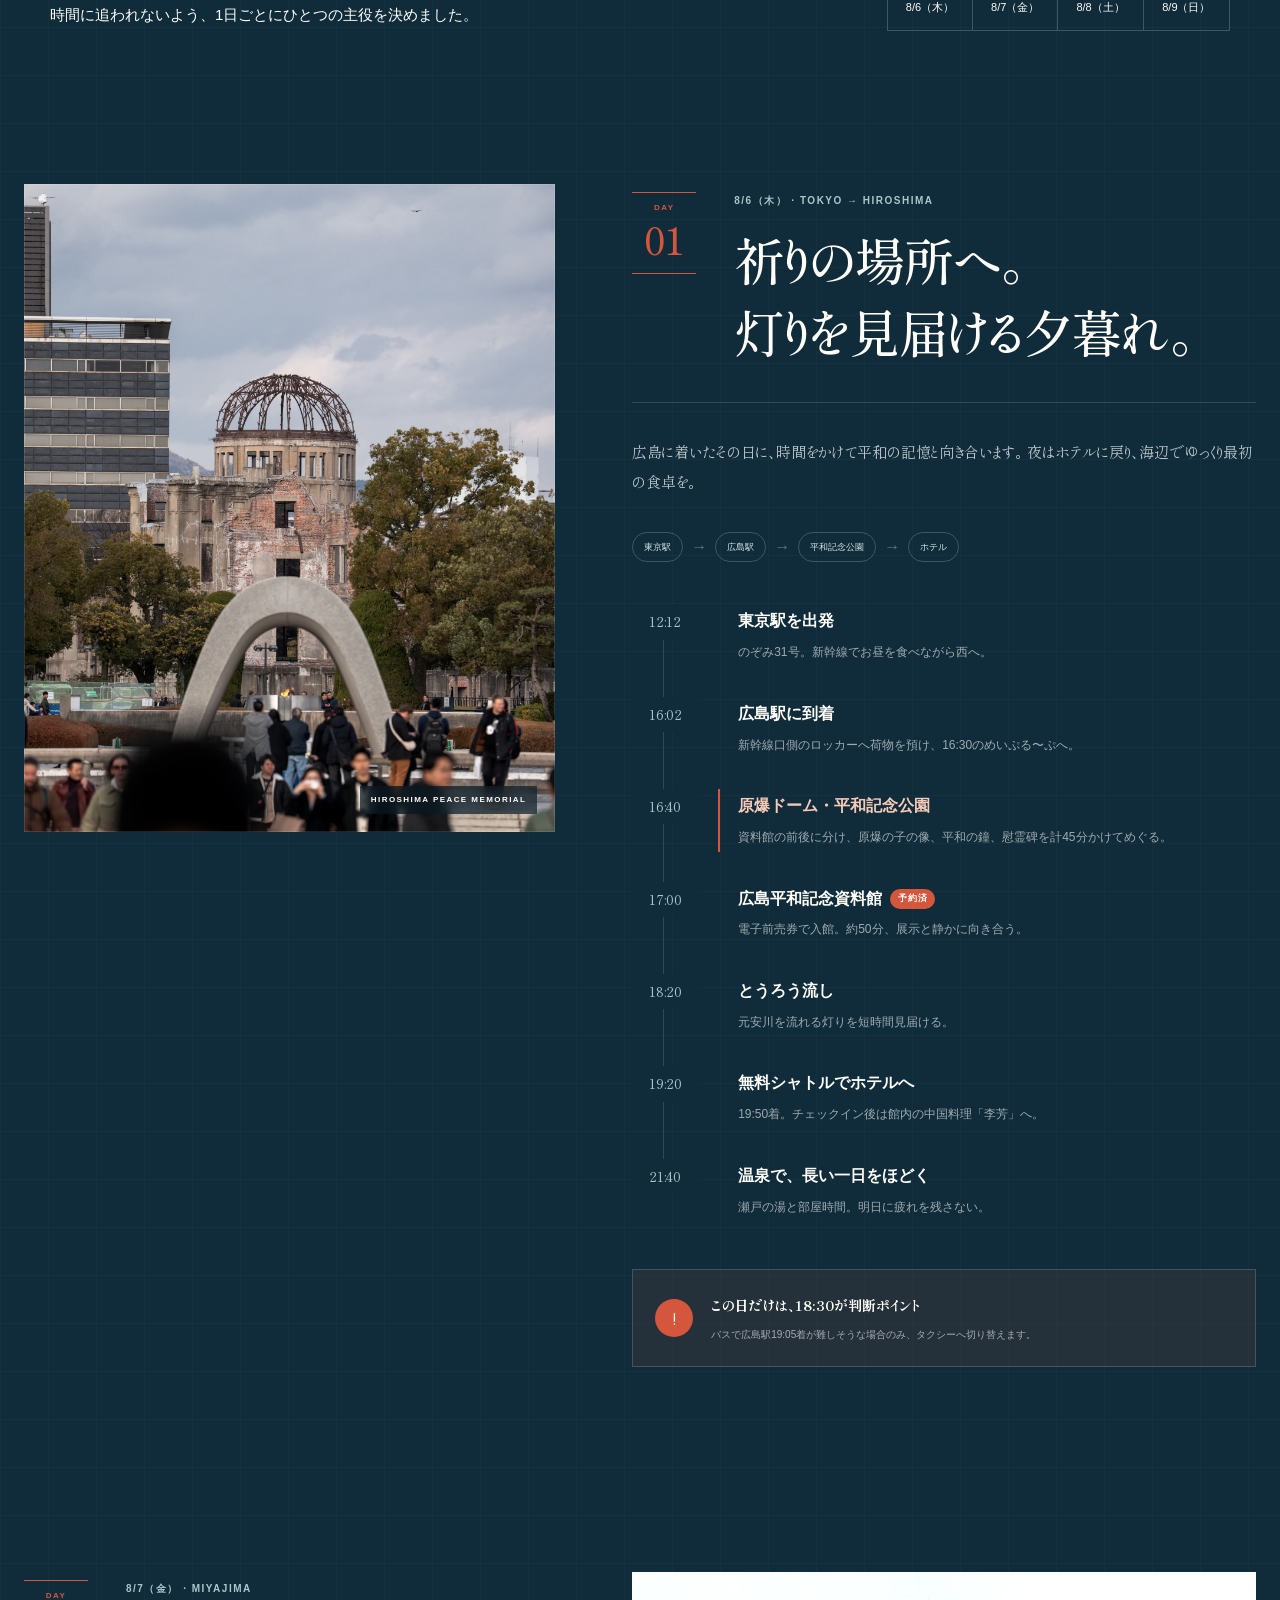
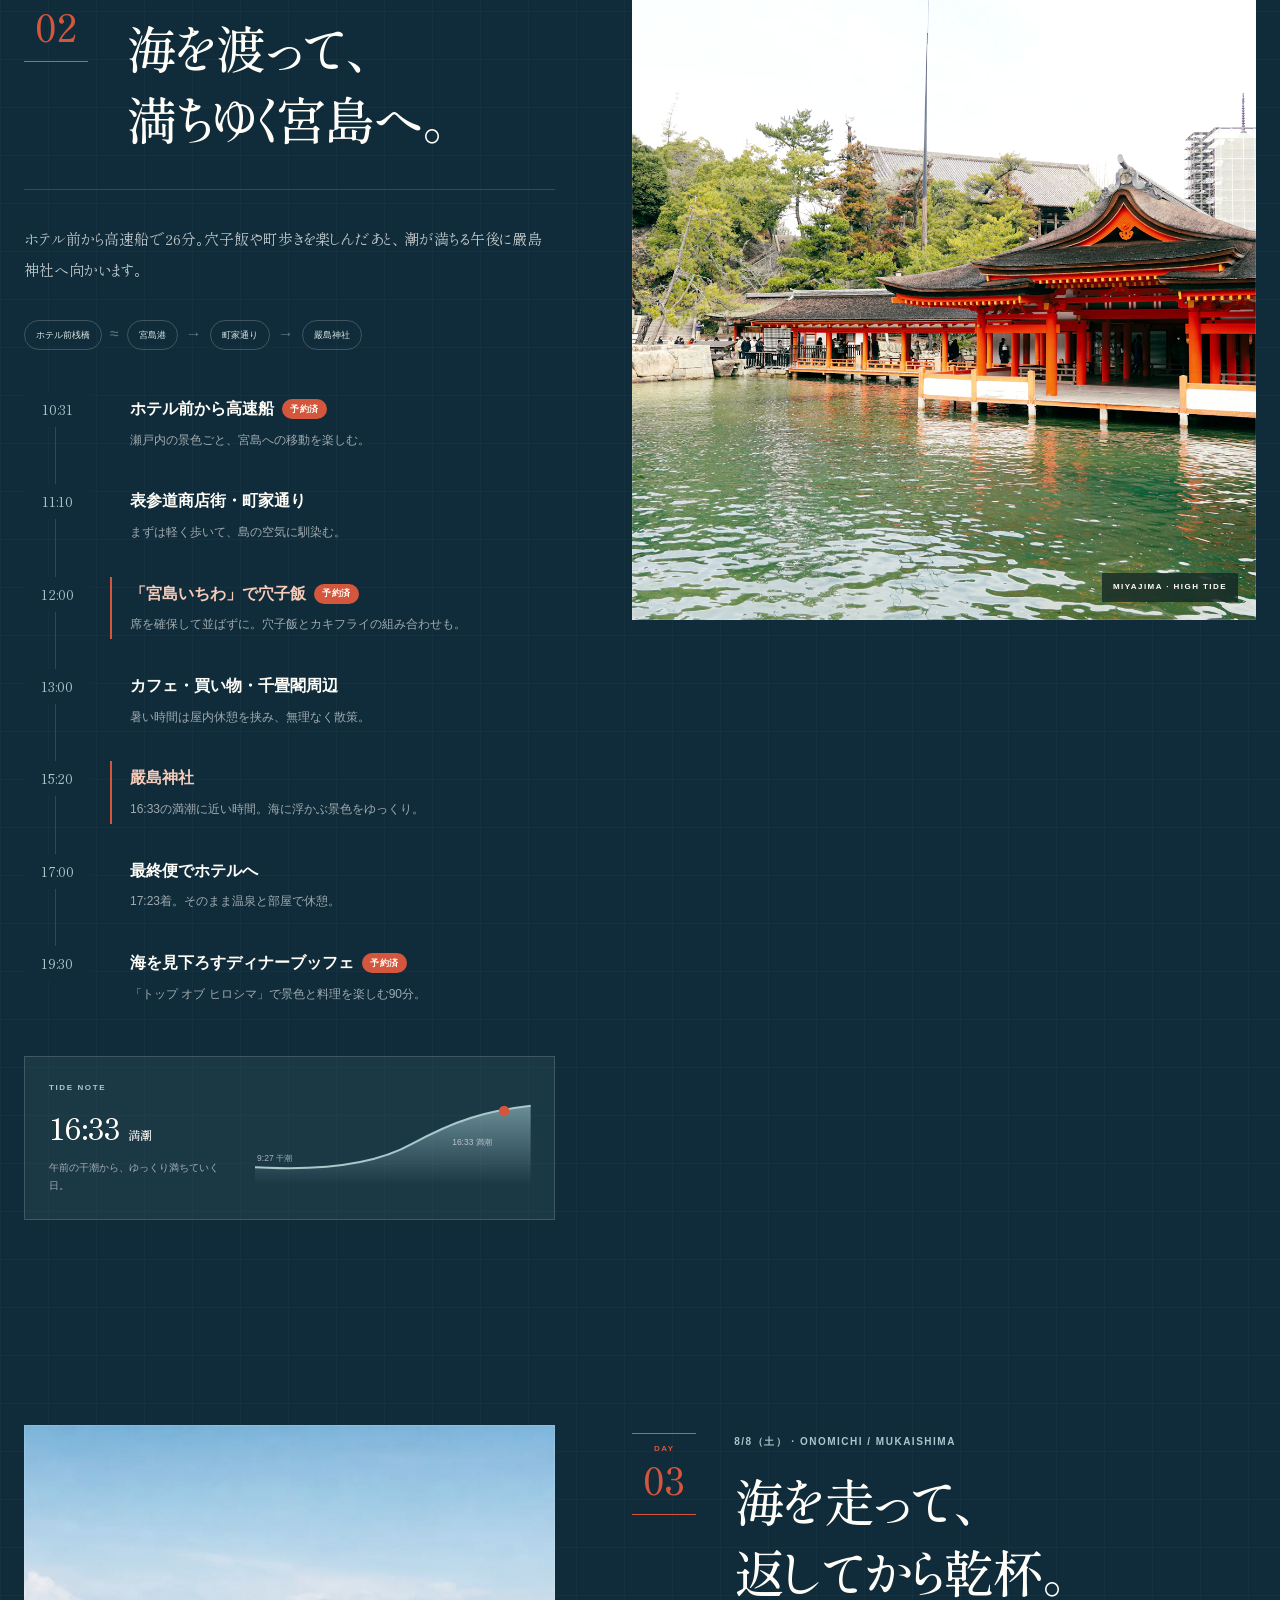
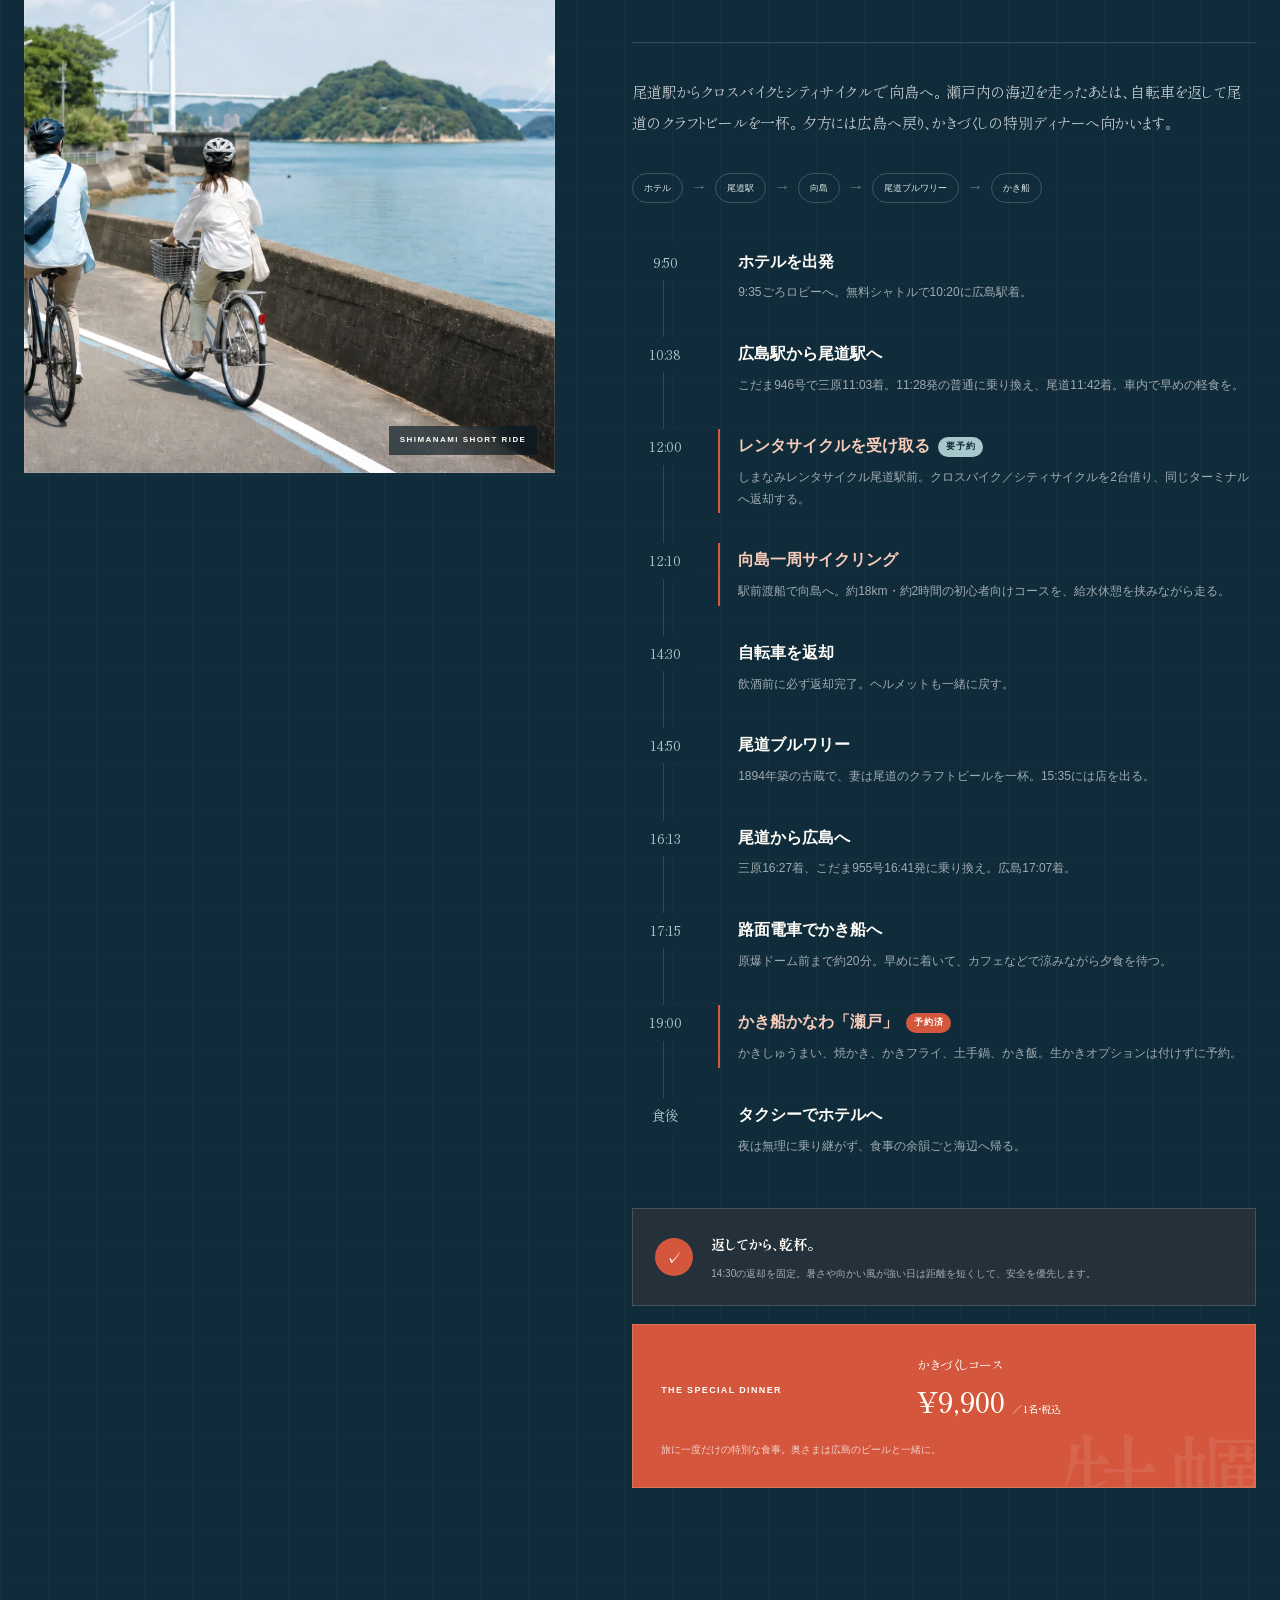
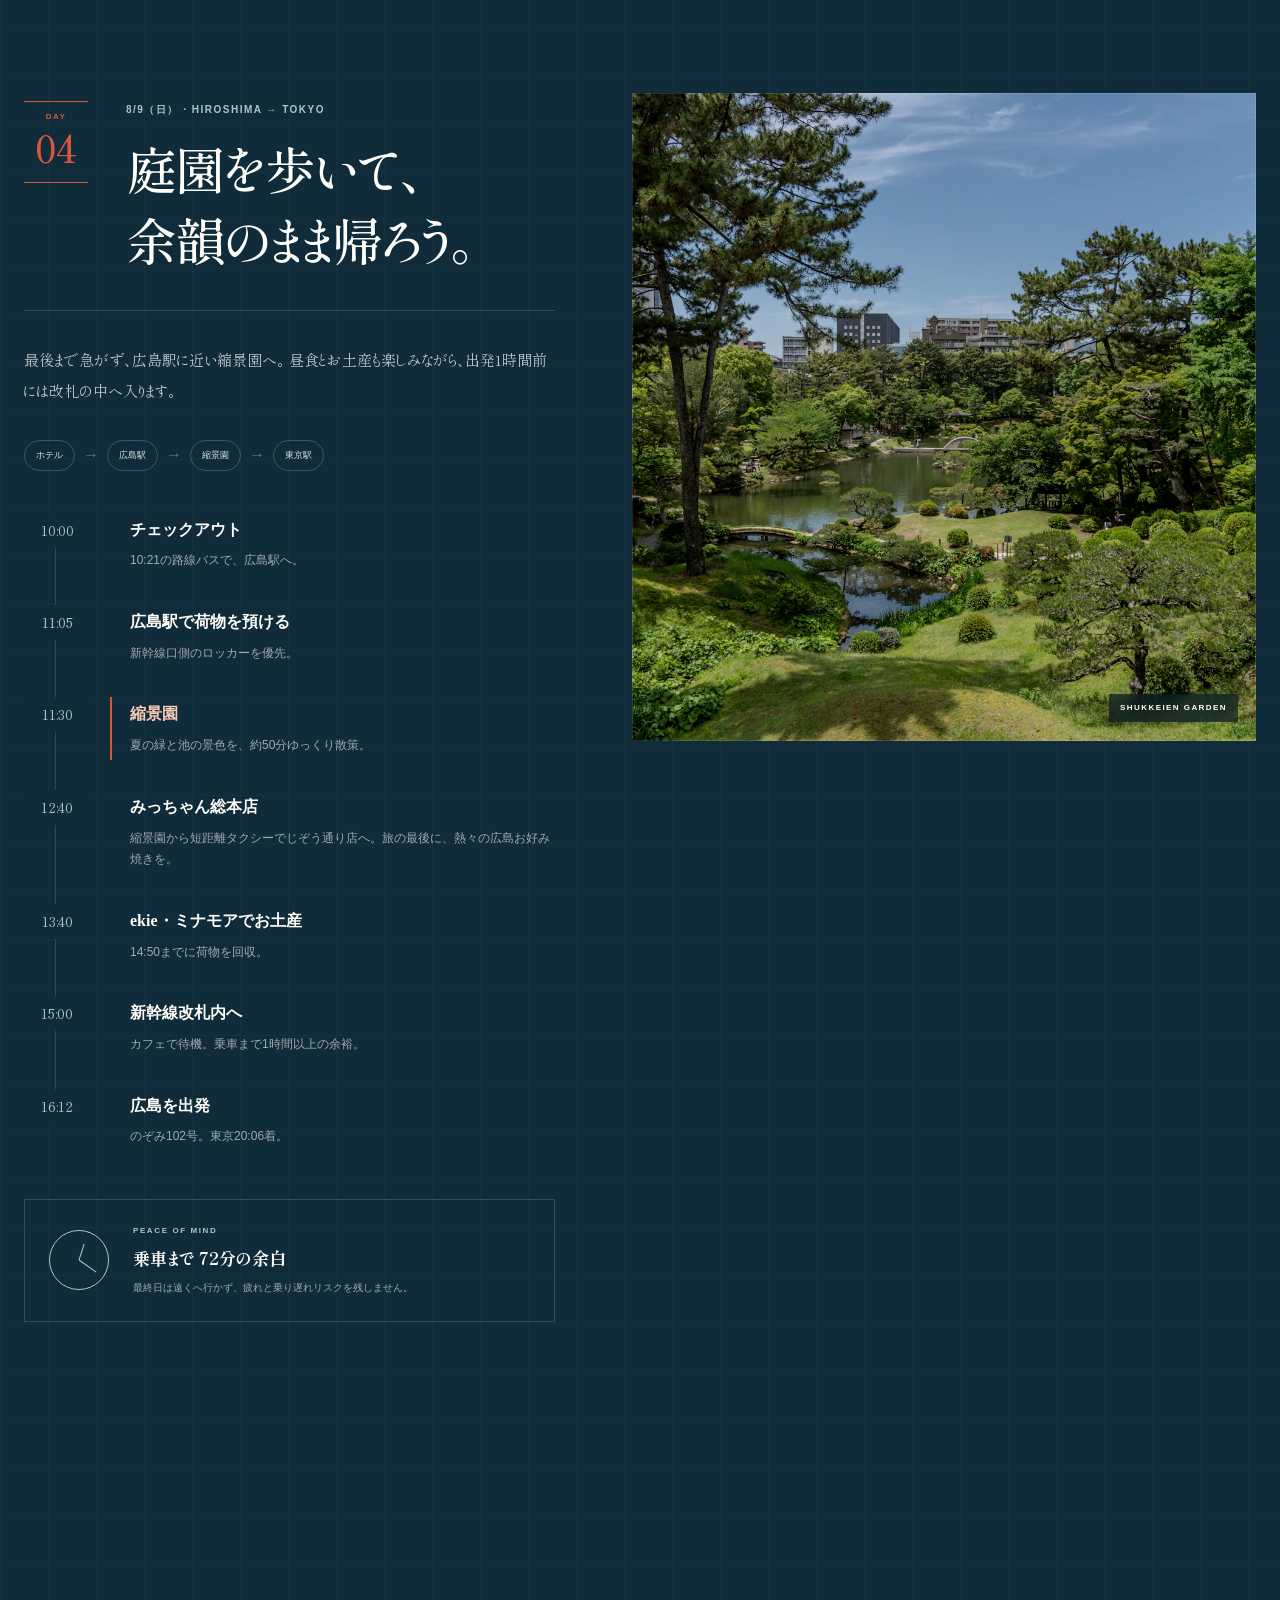
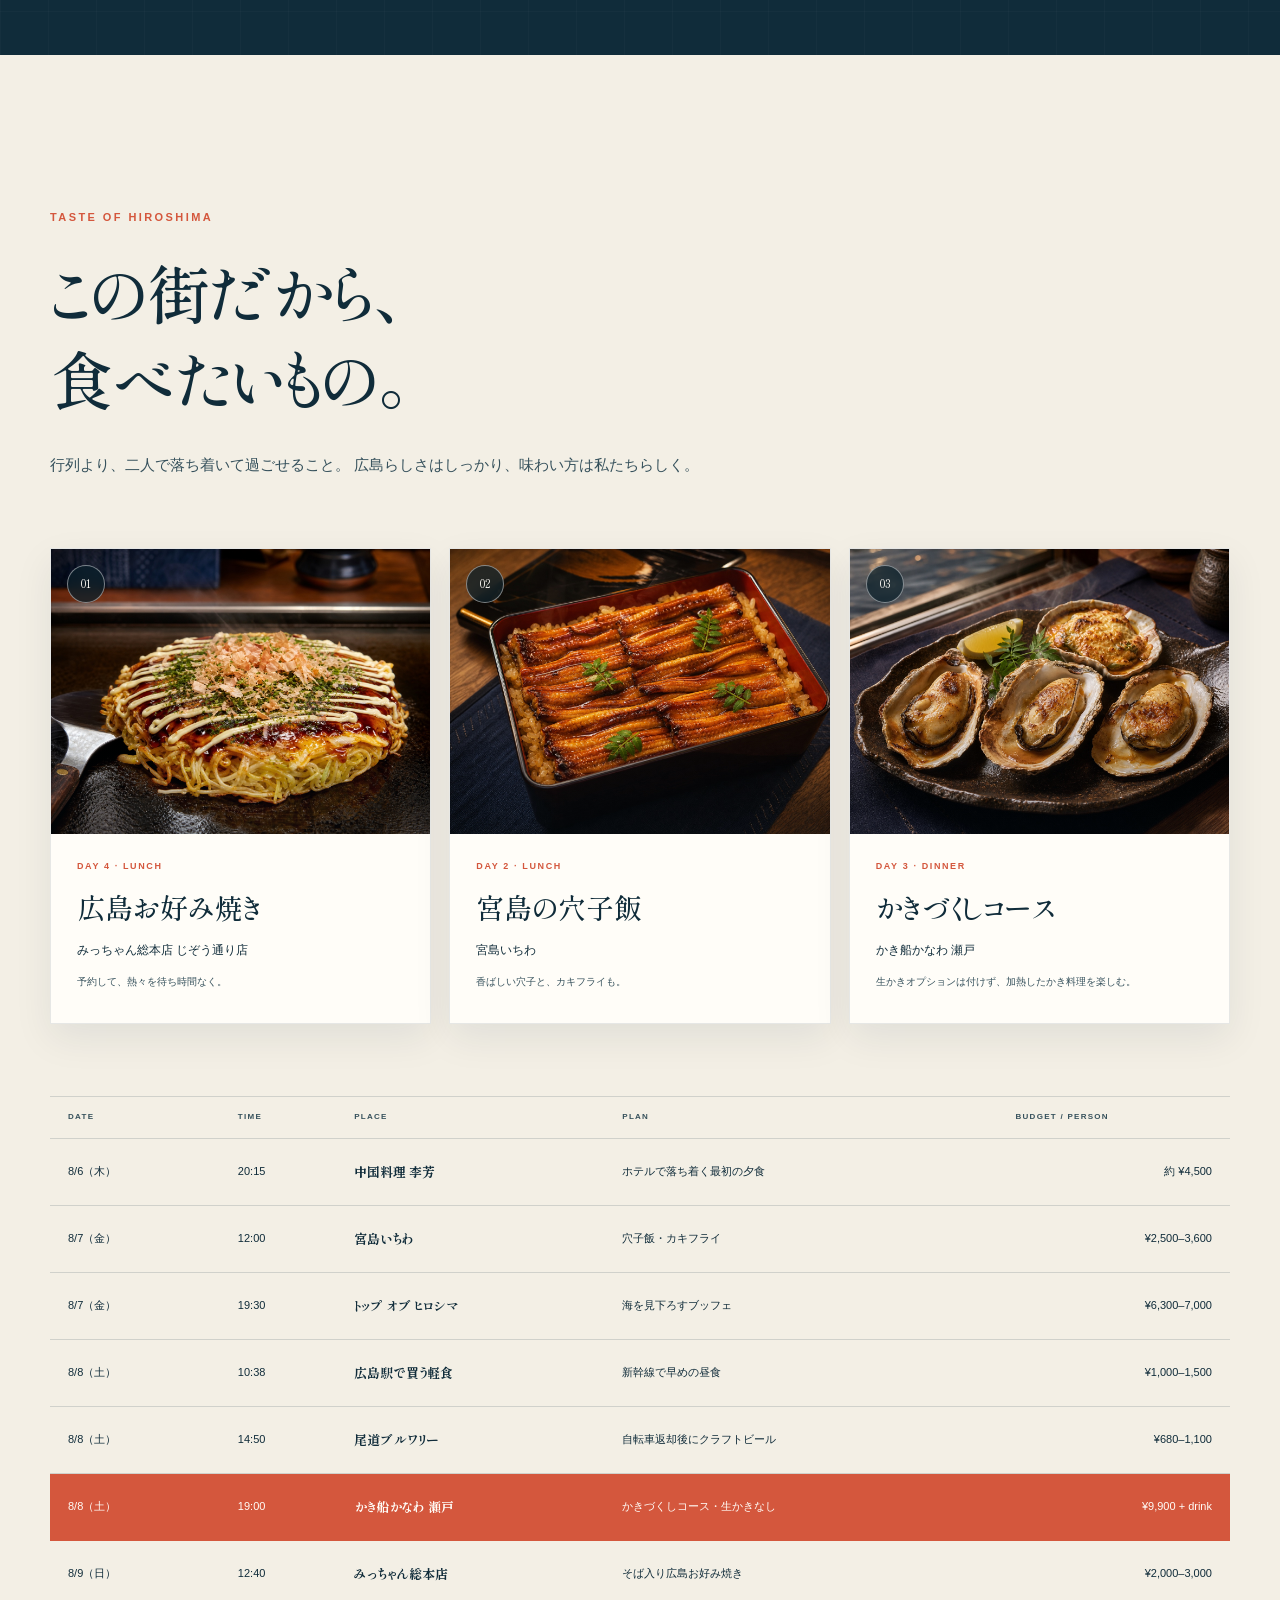
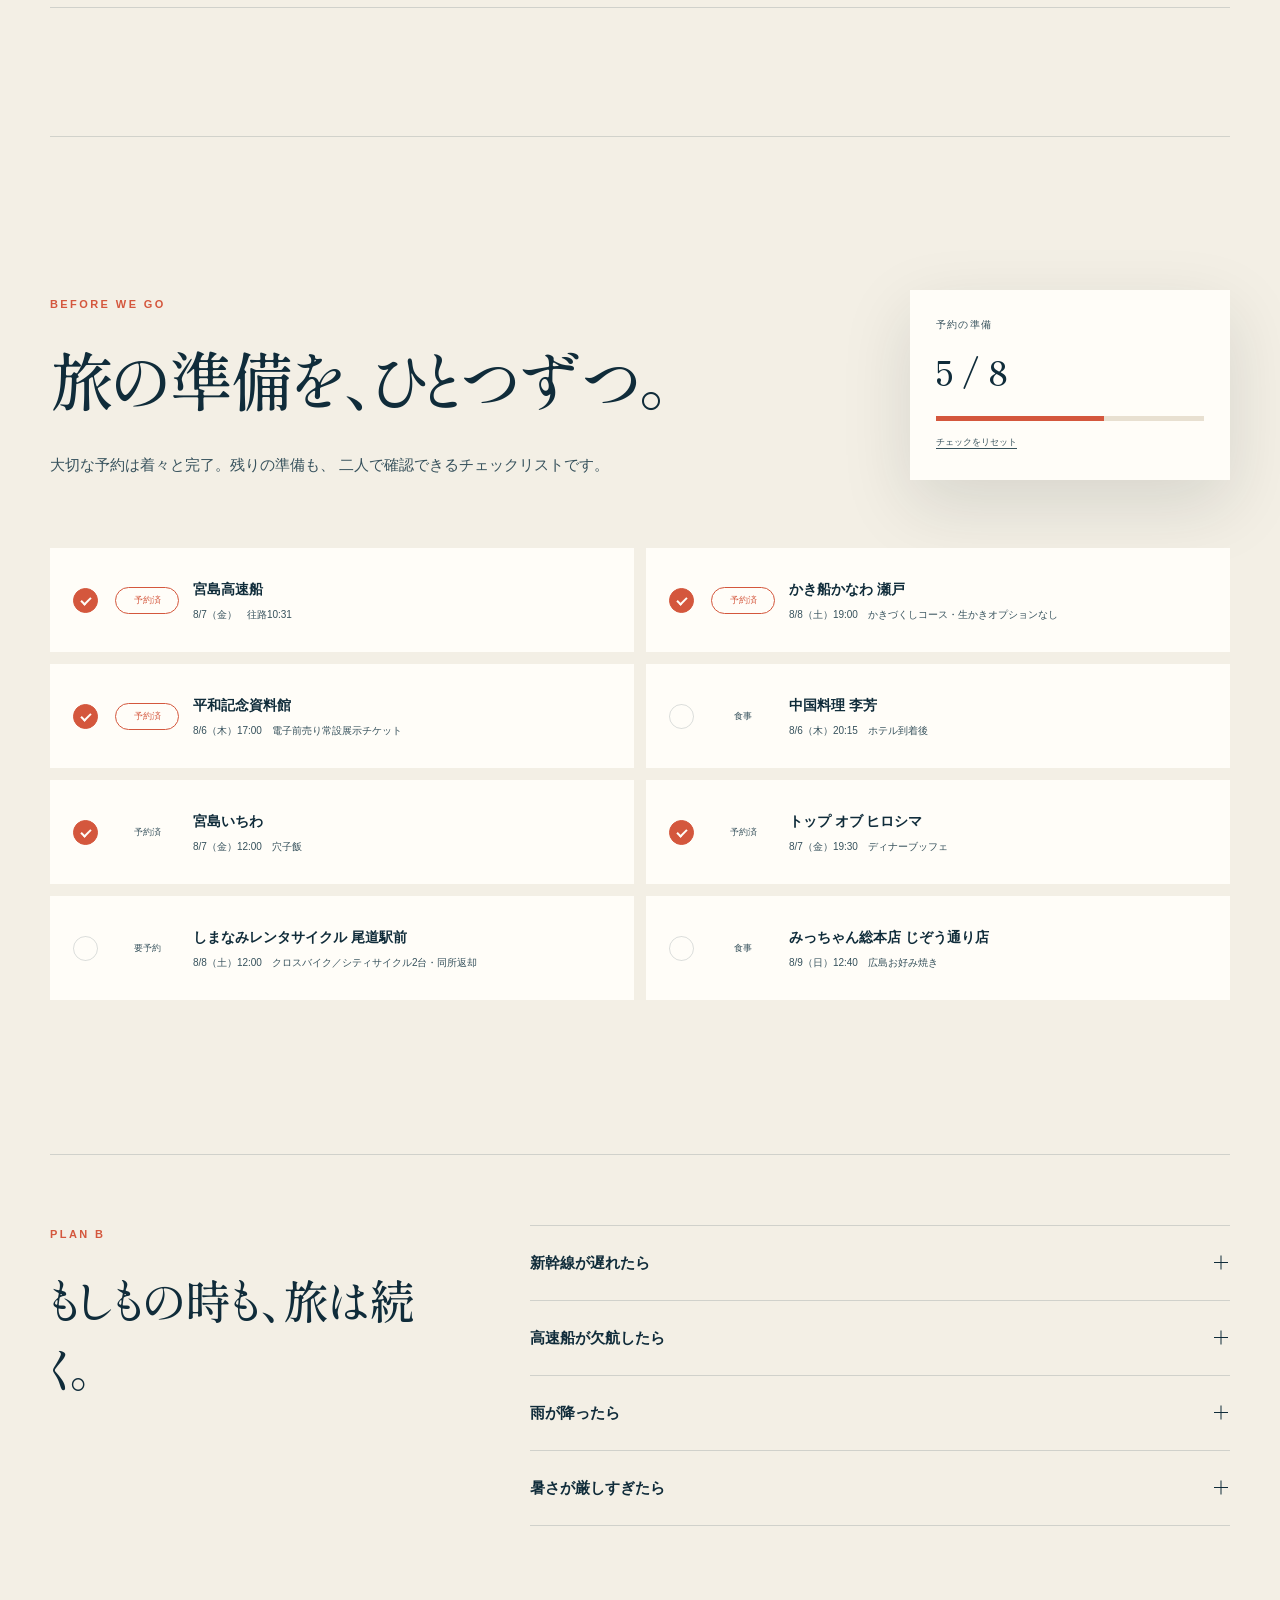
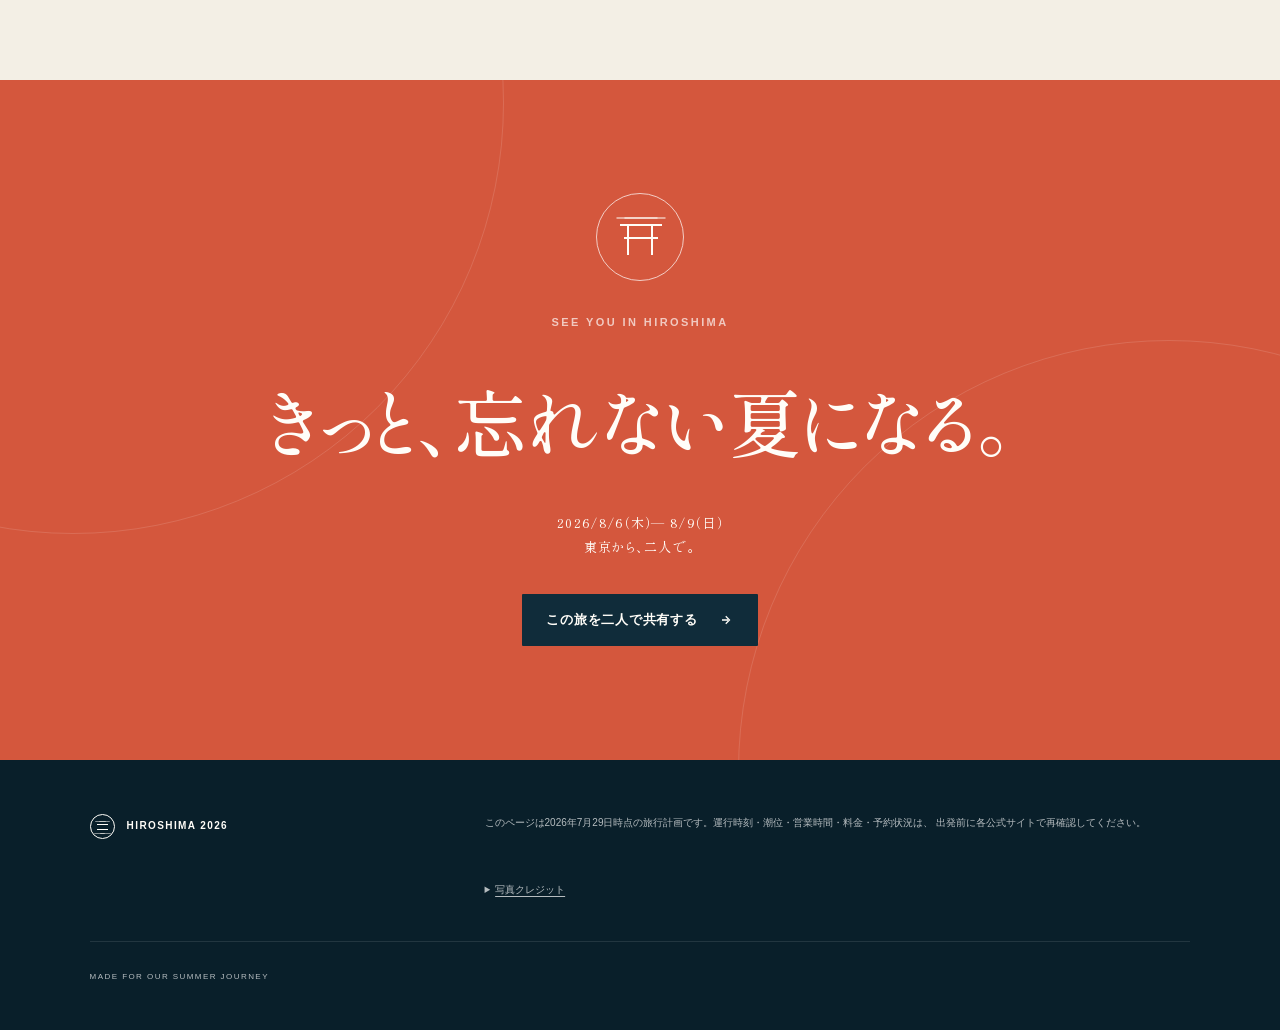
==== commit 83eff868: "Replace day three with Onomichi cycling plan" ====
--- a/index.html
+++ b/index.html
@@ -122,8 +122,8 @@
             </li>
             <li>
               <span class="flow-day">DAY 3</span>
-              <strong>広島市街</strong>
-              <small>お好み焼きと牡蠣の夜</small>
+              <strong>尾道・向島</strong>
+              <small>海辺を走り、返却後に乾杯</small>
             </li>
             <li>
               <span class="flow-day">DAY 4</span>
@@ -332,47 +332,70 @@
         <article class="day-story" id="day3" data-section="day3">
           <div class="day-photo reveal">
             <img
-              src="assets/oysters.webp"
-              alt="宮島で提供される、しっかり火を通した牡蠣料理"
-              width="1600"
-              height="1067"
+              src="assets/onomichi-cycling.webp"
+              alt="瀬戸内海を眺めながら向島の海沿いをクロスバイクとシティサイクルで走る夫婦"
+              width="1536"
+              height="1024"
               loading="lazy"
             />
-            <span class="photo-caption">HIROSHIMA TABLE</span>
+            <span class="photo-caption">SHIMANAMI SHORT RIDE</span>
           </div>
           <div class="day-content reveal">
             <header class="day-header">
               <div class="day-index"><span>DAY</span><strong>03</strong></div>
               <div>
-                <p class="day-date">8/8（土） · HIROSHIMA CITY</p>
-                <h3>鉄板の昼、<br />かきづくしの夜。</h3>
+                <p class="day-date">8/8（土） · ONOMICHI / MUKAISHIMA</p>
+                <h3>海を走って、<br />返してから乾杯。</h3>
               </div>
             </header>
             <p class="day-summary">
-              広島お好み焼きから始まり、街を見晴らし、買い物へ。
-              旅のハイライトは、川に浮かぶ「かき船かなわ」の特別ディナーです。
+              尾道駅からクロスバイクとシティサイクルで向島へ。
+              瀬戸内の海辺を走ったあとは、自転車を返して尾道のクラフトビールを一杯。
+              夕方には広島へ戻り、かきづくしの特別ディナーへ向かいます。
             </p>
 
             <div class="route-chips" aria-label="移動ルート">
-              <span>ホテル</span><i>→</i><span>じぞう通り</span><i>→</i><span>おりづるタワー</span><i>→</i><span>かき船</span>
+              <span>ホテル</span><i>→</i><span>尾道駅</span><i>→</i><span>向島</span><i>→</i><span>尾道ブルワリー</span><i>→</i><span>かき船</span>
             </div>
 
             <ol class="timeline">
               <li>
-                <time>10:21</time>
-                <div><strong>路線バスで市内へ</strong><p>紙屋町から短距離タクシーで、真夏の徒歩を減らす。</p></div>
+                <time>9:50</time>
+                <div><strong>ホテルを出発</strong><p>9:35ごろロビーへ。無料シャトルで10:20に広島駅着。</p></div>
+              </li>
+              <li>
+                <time>10:38</time>
+                <div><strong>広島駅から尾道駅へ</strong><p>こだま946号で三原11:03着。11:28発の普通に乗り換え、尾道11:42着。車内で早めの軽食を。</p></div>
               </li>
               <li class="timeline-highlight">
-                <time>11:30</time>
-                <div><strong>みっちゃん総本店</strong><p>予約できるじぞう通り店で、そば入りの定番を。</p></div>
-              </li>
-              <li>
-                <time>13:00</time>
-                <div><strong>おりづるタワー</strong><p>街と原爆ドームを上から眺め、カフェとコンサートも。</p></div>
-              </li>
-              <li>
-                <time>15:00</time>
-                <div><strong>本通商店街でひと休み</strong><p>買い物とカフェ。夕食前にしっかり涼む。</p></div>
+                <time>12:00</time>
+                <div>
+                  <div class="timeline-title">
+                    <strong>レンタサイクルを受け取る</strong>
+                    <span class="action-badge">要予約</span>
+                  </div>
+                  <p>しまなみレンタサイクル尾道駅前。クロスバイク／シティサイクルを2台借り、同じターミナルへ返却する。</p>
+                </div>
+              </li>
+              <li class="timeline-highlight">
+                <time>12:10</time>
+                <div><strong>向島一周サイクリング</strong><p>駅前渡船で向島へ。約18km・約2時間の初心者向けコースを、給水休憩を挟みながら走る。</p></div>
+              </li>
+              <li>
+                <time>14:30</time>
+                <div><strong>自転車を返却</strong><p>飲酒前に必ず返却完了。ヘルメットも一緒に戻す。</p></div>
+              </li>
+              <li>
+                <time>14:50</time>
+                <div><strong>尾道ブルワリー</strong><p>1894年築の古蔵で、妻は尾道のクラフトビールを一杯。15:35には店を出る。</p></div>
+              </li>
+              <li>
+                <time>16:13</time>
+                <div><strong>尾道から広島へ</strong><p>三原16:27着、こだま955号16:41発に乗り換え。広島17:07着。</p></div>
+              </li>
+              <li>
+                <time>17:15</time>
+                <div><strong>路面電車でかき船へ</strong><p>原爆ドーム前まで約20分。早めに着いて、カフェなどで涼みながら夕食を待つ。</p></div>
               </li>
               <li class="timeline-highlight">
                 <time>19:00</time>
@@ -389,6 +412,14 @@
                 <div><strong>タクシーでホテルへ</strong><p>夜は無理に乗り継がず、食事の余韻ごと海辺へ帰る。</p></div>
               </li>
             </ol>
+
+            <div class="decision-note">
+              <div class="decision-icon" aria-hidden="true">✓</div>
+              <div>
+                <strong>返してから、乾杯。</strong>
+                <p>14:30の返却を固定。暑さや向かい風が強い日は距離を短くして、安全を優先します。</p>
+              </div>
+            </div>
 
             <div class="special-dinner">
               <div class="special-dinner-label">THE SPECIAL DINNER</div>
@@ -444,7 +475,7 @@
               </li>
               <li>
                 <time>12:40</time>
-                <div><strong>広島駅で最後のランチ</strong><p>つけ麺、または汁なし担担麺。その日の気分で。</p></div>
+                <div><strong>みっちゃん総本店</strong><p>縮景園から短距離タクシーでじぞう通り店へ。旅の最後に、熱々の広島お好み焼きを。</p></div>
               </li>
               <li>
                 <time>13:40</time>
@@ -495,7 +526,7 @@
               />
             </div>
             <div class="food-copy">
-              <p class="food-day">DAY 3 · LUNCH</p>
+              <p class="food-day">DAY 4 · LUNCH</p>
               <h3>広島お好み焼き</h3>
               <p class="food-place">みっちゃん総本店 じぞう通り店</p>
               <small>予約して、熱々を待ち時間なく。</small>
@@ -553,13 +584,16 @@
             <span>8/7（金）</span><span>19:30</span><strong>トップ オブ ヒロシマ</strong><span>海を見下ろすブッフェ</span><em>¥6,300–7,000</em>
           </div>
           <div>
-            <span>8/8（土）</span><span>11:30</span><strong>みっちゃん総本店</strong><span>そば入り広島お好み焼き</span><em>¥2,000–3,000</em>
+            <span>8/8（土）</span><span>10:38</span><strong>広島駅で買う軽食</strong><span>新幹線で早めの昼食</span><em>¥1,000–1,500</em>
+          </div>
+          <div>
+            <span>8/8（土）</span><span>14:50</span><strong>尾道ブルワリー</strong><span>自転車返却後にクラフトビール</span><em>¥680–1,100</em>
           </div>
           <div class="meal-special">
             <span>8/8（土）</span><span>19:00</span><strong>かき船かなわ 瀬戸</strong><span>かきづくしコース・生かきなし</span><em>¥9,900 + drink</em>
           </div>
           <div>
-            <span>8/9（日）</span><span>12:40</span><strong>広島駅周辺</strong><span>つけ麺 or 汁なし担担麺</span><em>¥1,000–2,000</em>
+            <span>8/9（日）</span><span>12:40</span><strong>みっちゃん総本店</strong><span>そば入り広島お好み焼き</span><em>¥2,000–3,000</em>
           </div>
         </div>
       </section>
@@ -576,7 +610,7 @@
           </div>
           <div class="booking-progress" aria-live="polite">
             <span>予約の準備</span>
-            <strong id="booking-count">0 / 7</strong>
+            <strong id="booking-count">0 / 8</strong>
             <div><i id="booking-progress-bar"></i></div>
             <button id="reset-checklist" type="button">チェックをリセット</button>
           </div>
@@ -638,12 +672,21 @@
             </span>
           </label>
           <label class="check-item">
+            <input type="checkbox" data-booking="bike" />
+            <span class="custom-check" aria-hidden="true"></span>
+            <span class="check-rank">要予約</span>
+            <span class="check-copy">
+              <strong>しまなみレンタサイクル 尾道駅前</strong>
+              <small>8/8（土）12:00　クロスバイク／シティサイクル2台・同所返却</small>
+            </span>
+          </label>
+          <label class="check-item">
             <input type="checkbox" data-booking="micchan" />
             <span class="custom-check" aria-hidden="true"></span>
             <span class="check-rank">食事</span>
             <span class="check-copy">
               <strong>みっちゃん総本店 じぞう通り店</strong>
-              <small>8/8（土）11:30　広島お好み焼き</small>
+              <small>8/9（日）12:40　広島お好み焼き</small>
             </span>
           </label>
         </div>
@@ -659,7 +702,7 @@
               <div>
                 <p><strong>20分以内：</strong>公園40分・資料館45分に調整し、とうろう流しを短時間鑑賞。</p>
                 <p><strong>20〜40分：</strong>公園・原爆ドーム・とうろう流しを優先。</p>
-                <p><strong>40分超：</strong>資料館を3日目へ移し、おりづるタワーの時間を調整。</p>
+                <p><strong>40分超：</strong>資料館を3日目へ移し、尾道は中止。平和に関する必須観光を優先。</p>
               </div>
             </details>
             <details>
@@ -669,8 +712,12 @@
             <details>
               <summary><span>雨が降ったら</span><i aria-hidden="true"></i></summary>
               <div>
-                <p>宮島は神社と町歩きに絞って短縮。3日目の市内グルメと屋内観光は予定どおり。縮景園は無理せず、広島駅での食事・買い物・カフェ時間へ置き換えます。</p>
-              </div>
+                <p>宮島は神社と町歩きに絞って短縮。3日目のサイクリングは中止し、尾道本通り商店街・ONOMICHI U2・カフェで過ごします。縮景園は無理せず、広島駅での食事・買い物へ置き換えます。</p>
+              </div>
+            </details>
+            <details>
+              <summary><span>暑さが厳しすぎたら</span><i aria-hidden="true"></i></summary>
+              <div><p>向島一周にこだわらず、海沿いを短く往復して14:30までに返却。体調に不安があれば自転車は借りず、尾道の屋内スポットとブルワリーを楽しみます。</p></div>
             </details>
           </div>
         </div>
@@ -697,7 +744,7 @@
         <strong>HIROSHIMA 2026</strong>
       </div>
       <p>
-        このページは2026年7月24日時点の旅行計画です。運行時刻・潮位・営業時間・料金・予約状況は、
+        このページは2026年7月29日時点の旅行計画です。運行時刻・潮位・営業時間・料金・予約状況は、
         出発前に各公式サイトで再確認してください。
       </p>
       <details class="photo-credits">
@@ -706,7 +753,7 @@
           宮島・牡蠣：<a href="https://unsplash.com/@jcs_chen" target="_blank" rel="noreferrer">Zion C / Unsplash</a>　
           原爆ドーム：<a href="https://unsplash.com/@piak" target="_blank" rel="noreferrer">Josip Ivanković / Unsplash</a>　
           縮景園：<a href="https://unsplash.com/@majksner" target="_blank" rel="noreferrer">Nikola Majksner / Unsplash</a>　
-          メインビジュアル・料理写真：OpenAI ImageGenによるオリジナル（旅と料理のイメージ）
+          メインビジュアル・料理写真・尾道サイクリング：OpenAI ImageGenによるオリジナル（旅と料理のイメージ）
         </p>
       </details>
       <span class="footer-year">MADE FOR OUR SUMMER JOURNEY</span>
--- a/styles.css
+++ b/styles.css
@@ -851,6 +851,21 @@
   white-space: nowrap;
 }
 
+.action-badge {
+  display: inline-flex;
+  align-items: center;
+  min-height: 20px;
+  padding: 2px 8px;
+  color: var(--ink);
+  background: var(--sea);
+  border-radius: 99px;
+  font-size: 9px;
+  font-weight: 700;
+  letter-spacing: 0.08em;
+  line-height: 1;
+  white-space: nowrap;
+}
+
 .timeline p {
   margin: 6px 0 0;
   color: rgba(255, 255, 255, 0.6);
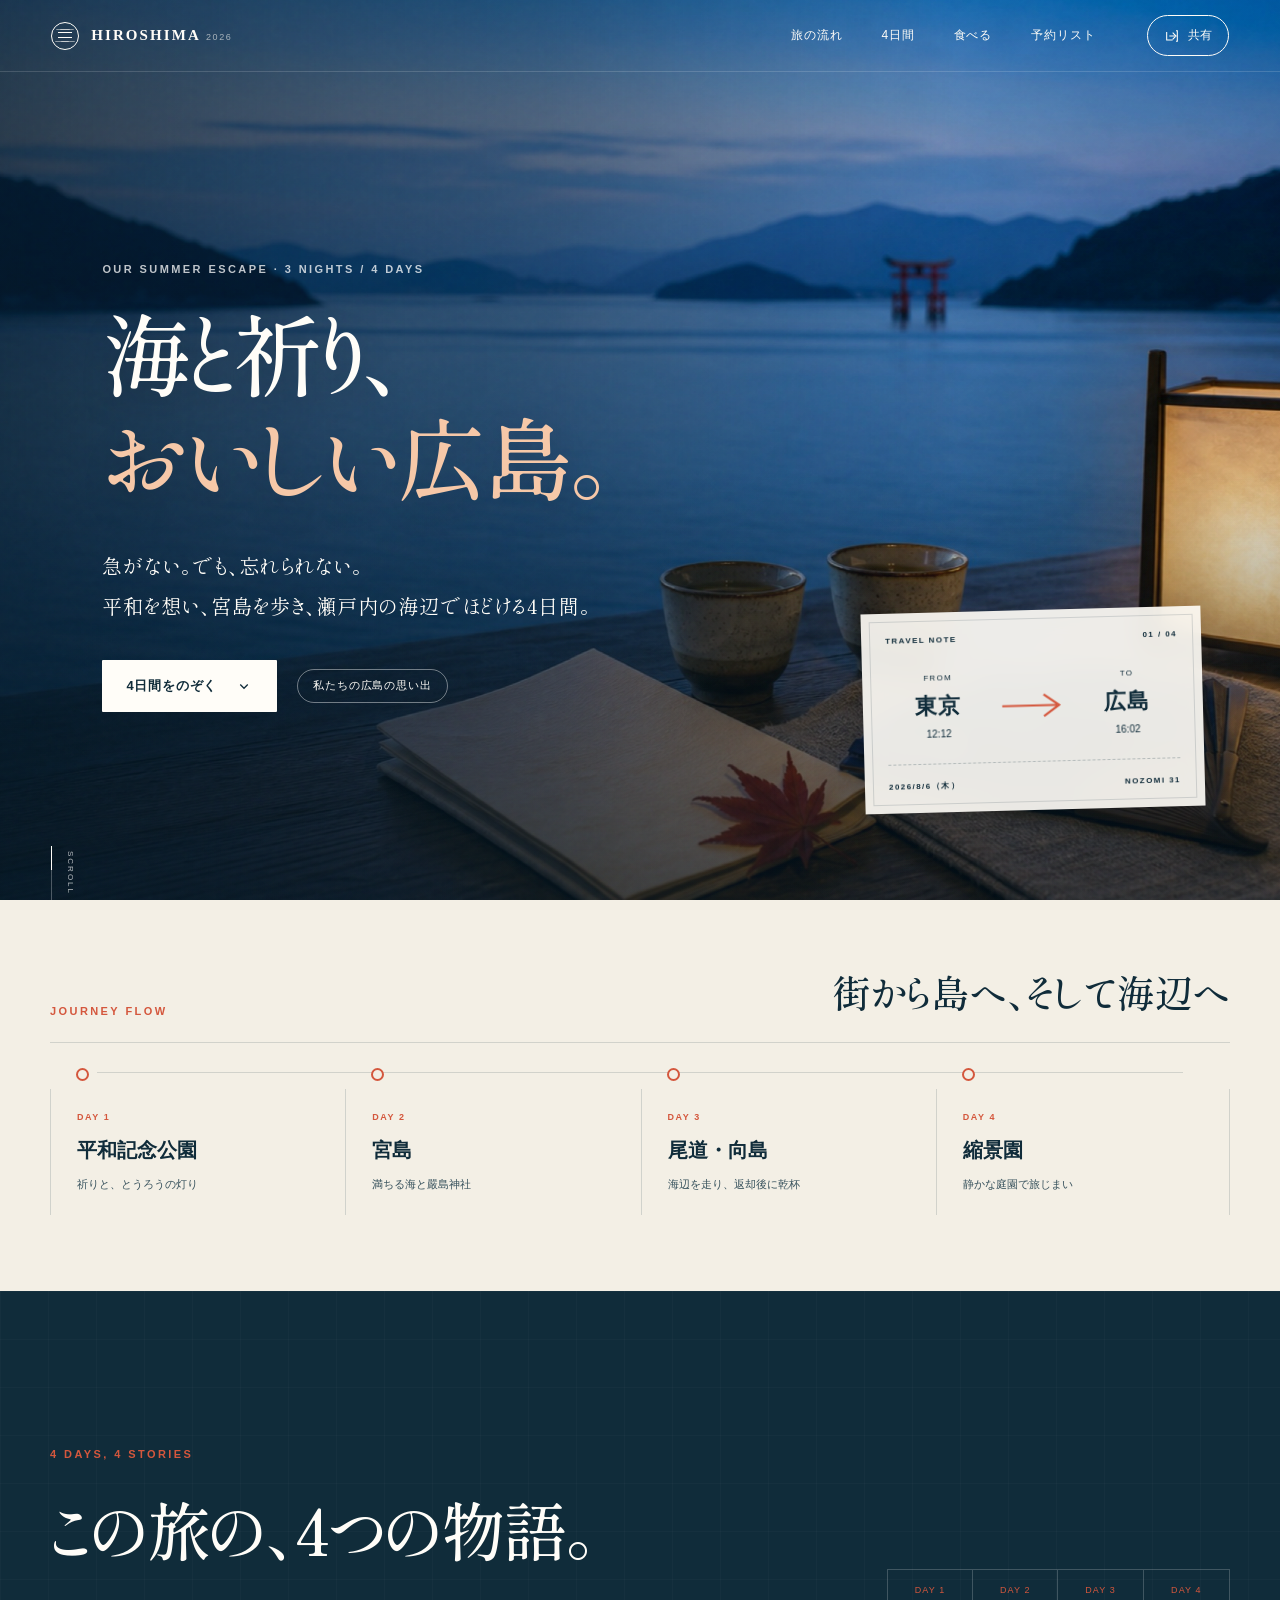
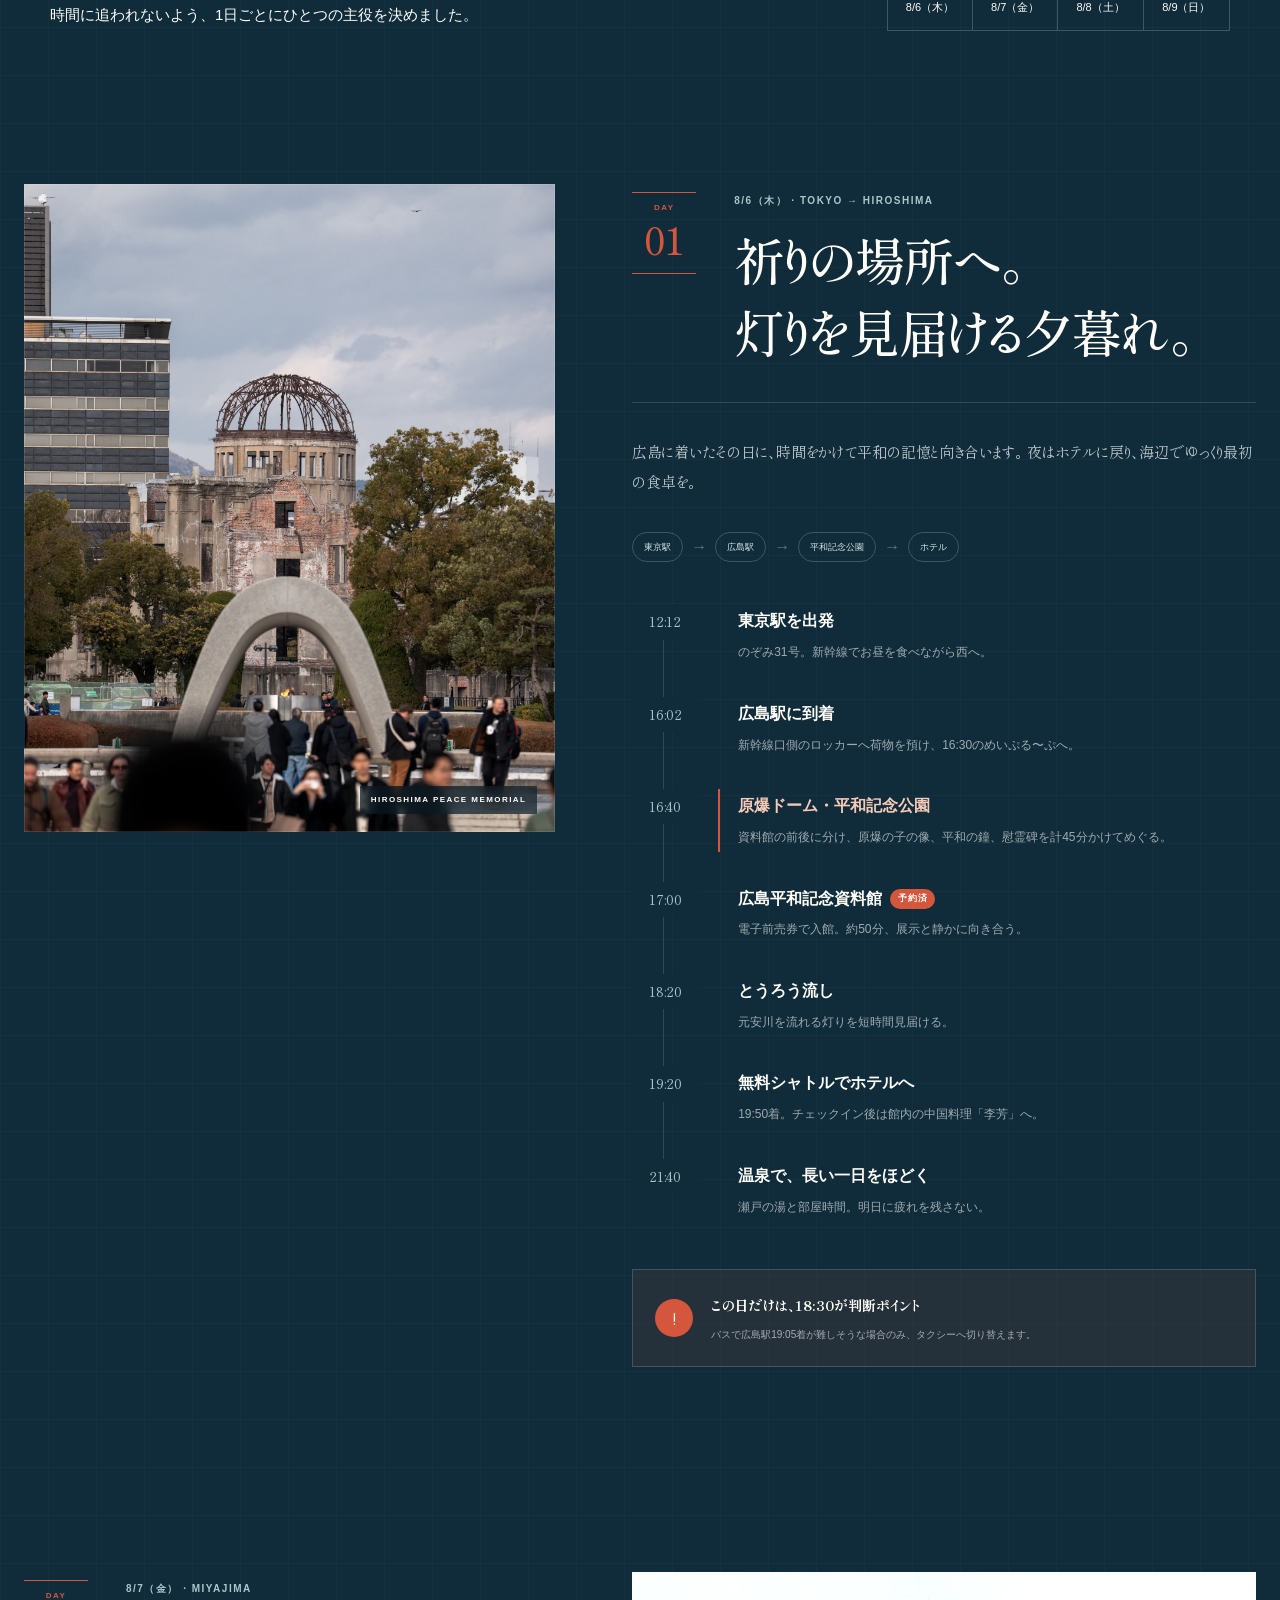
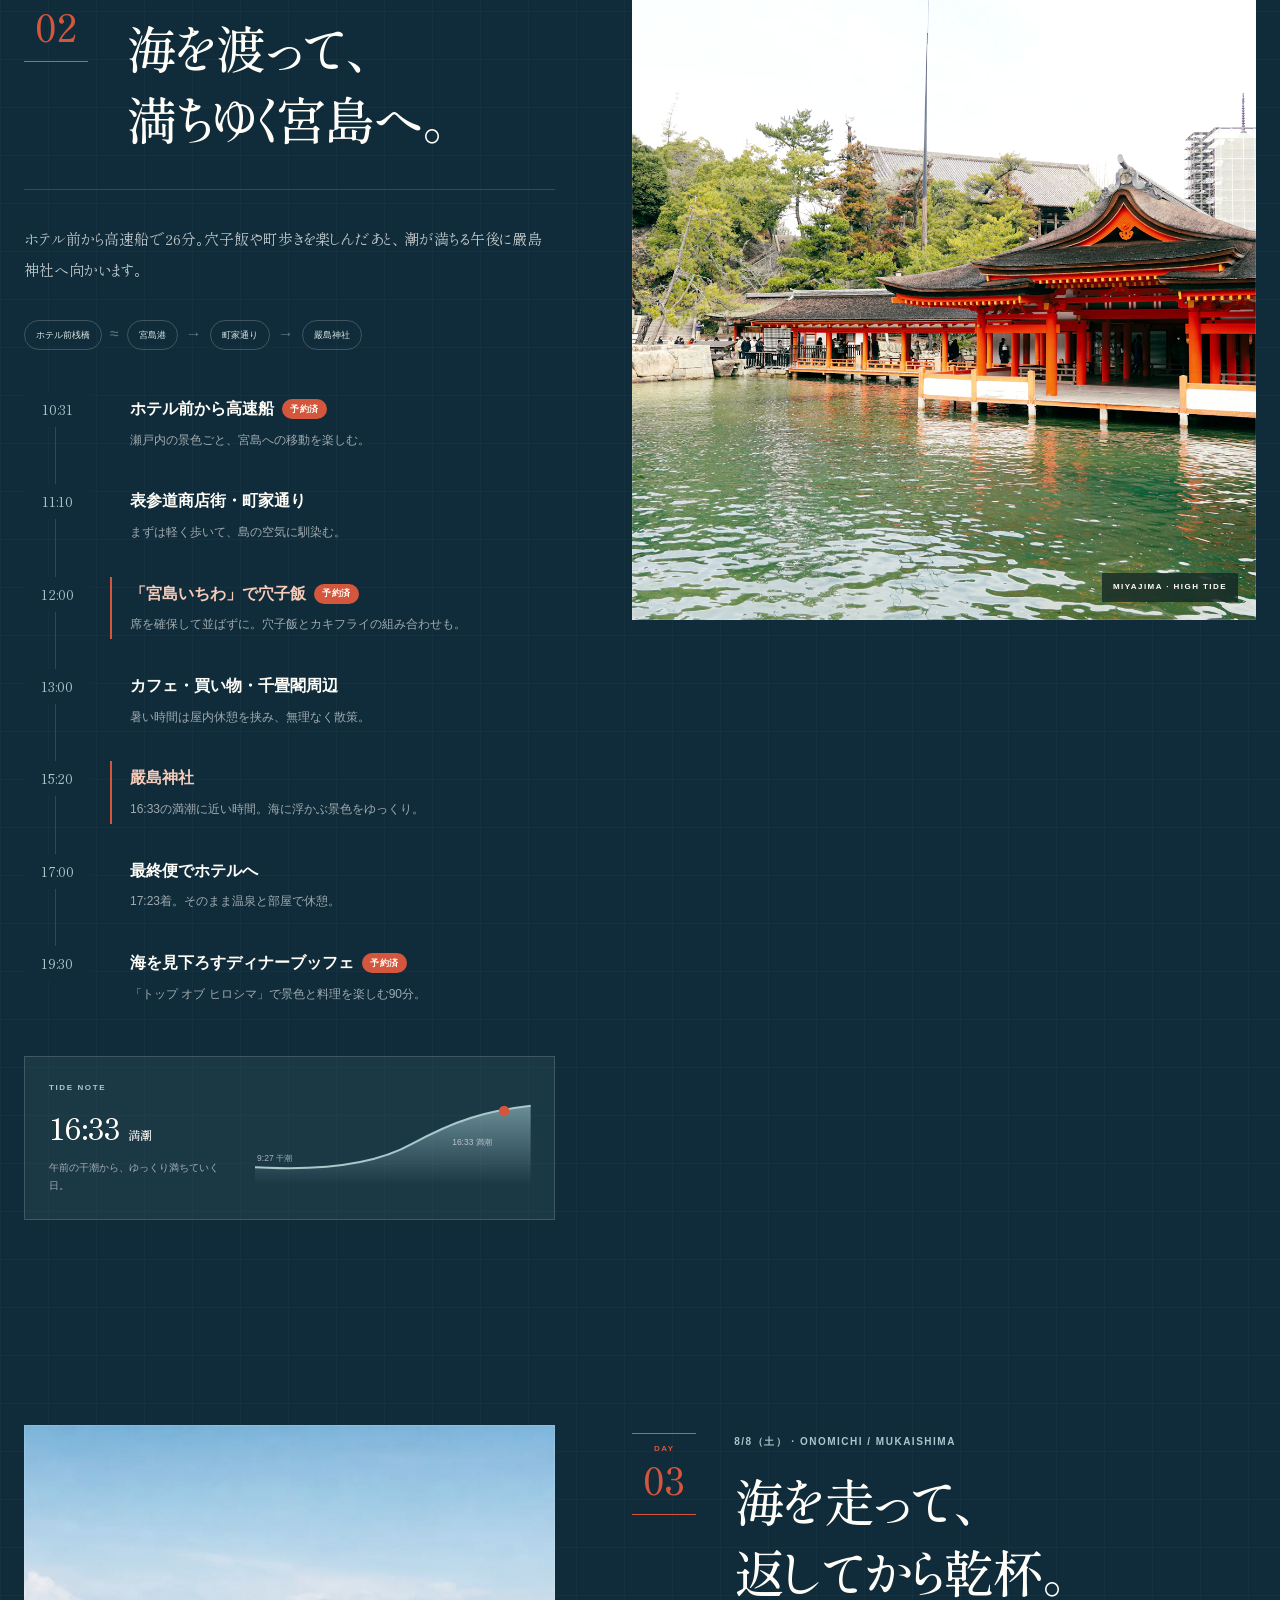
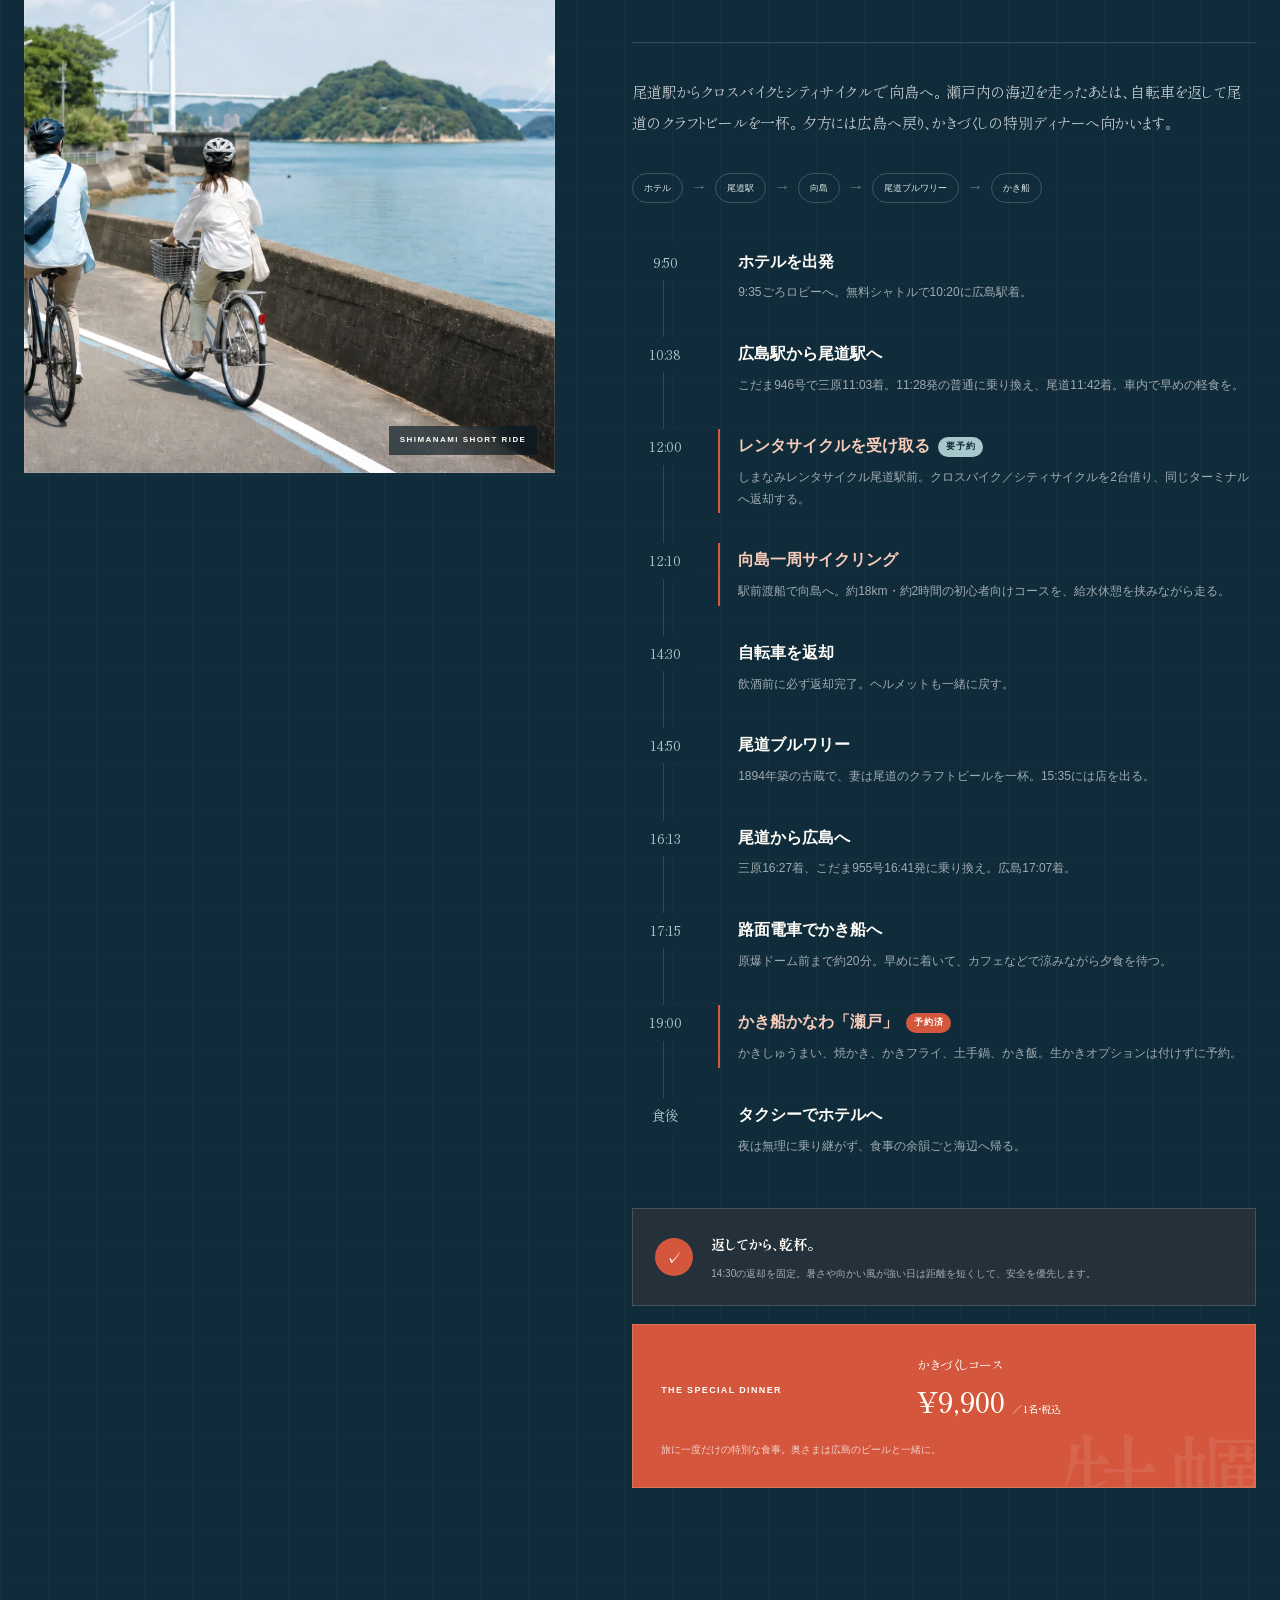
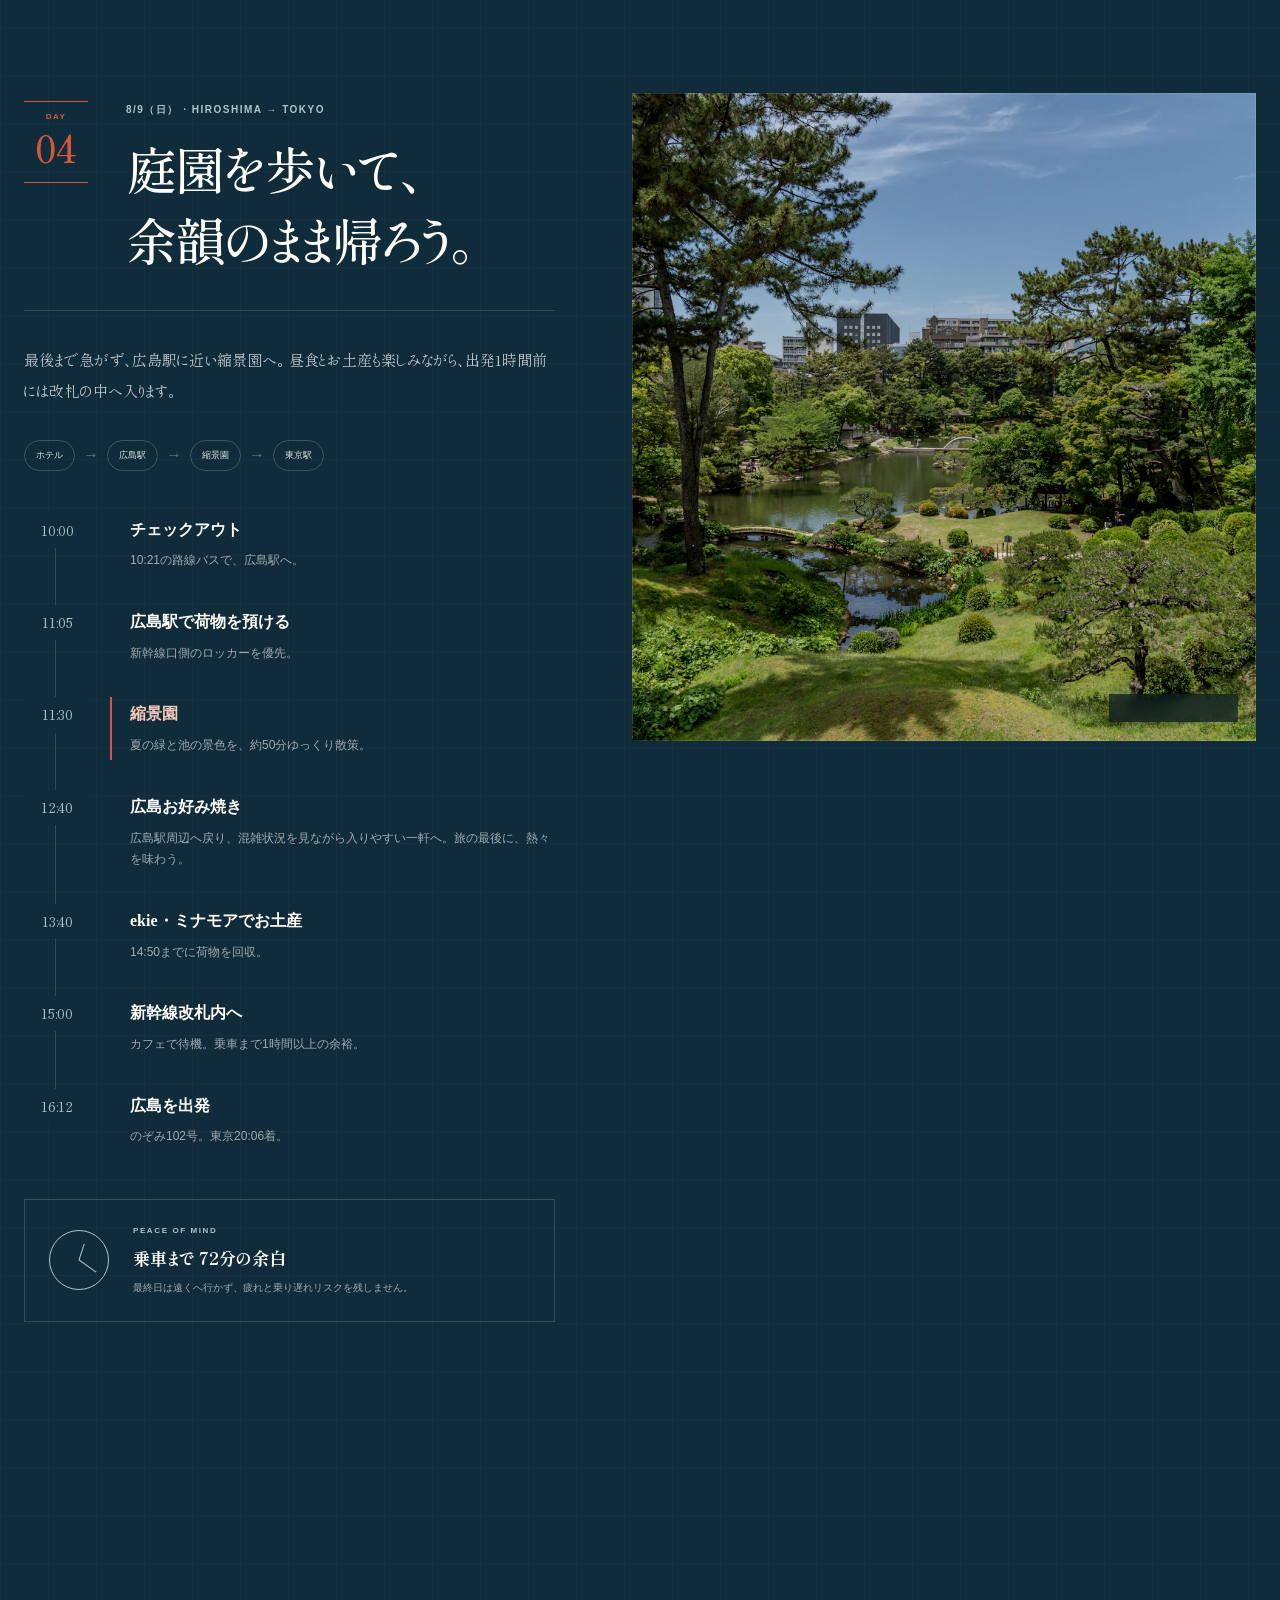
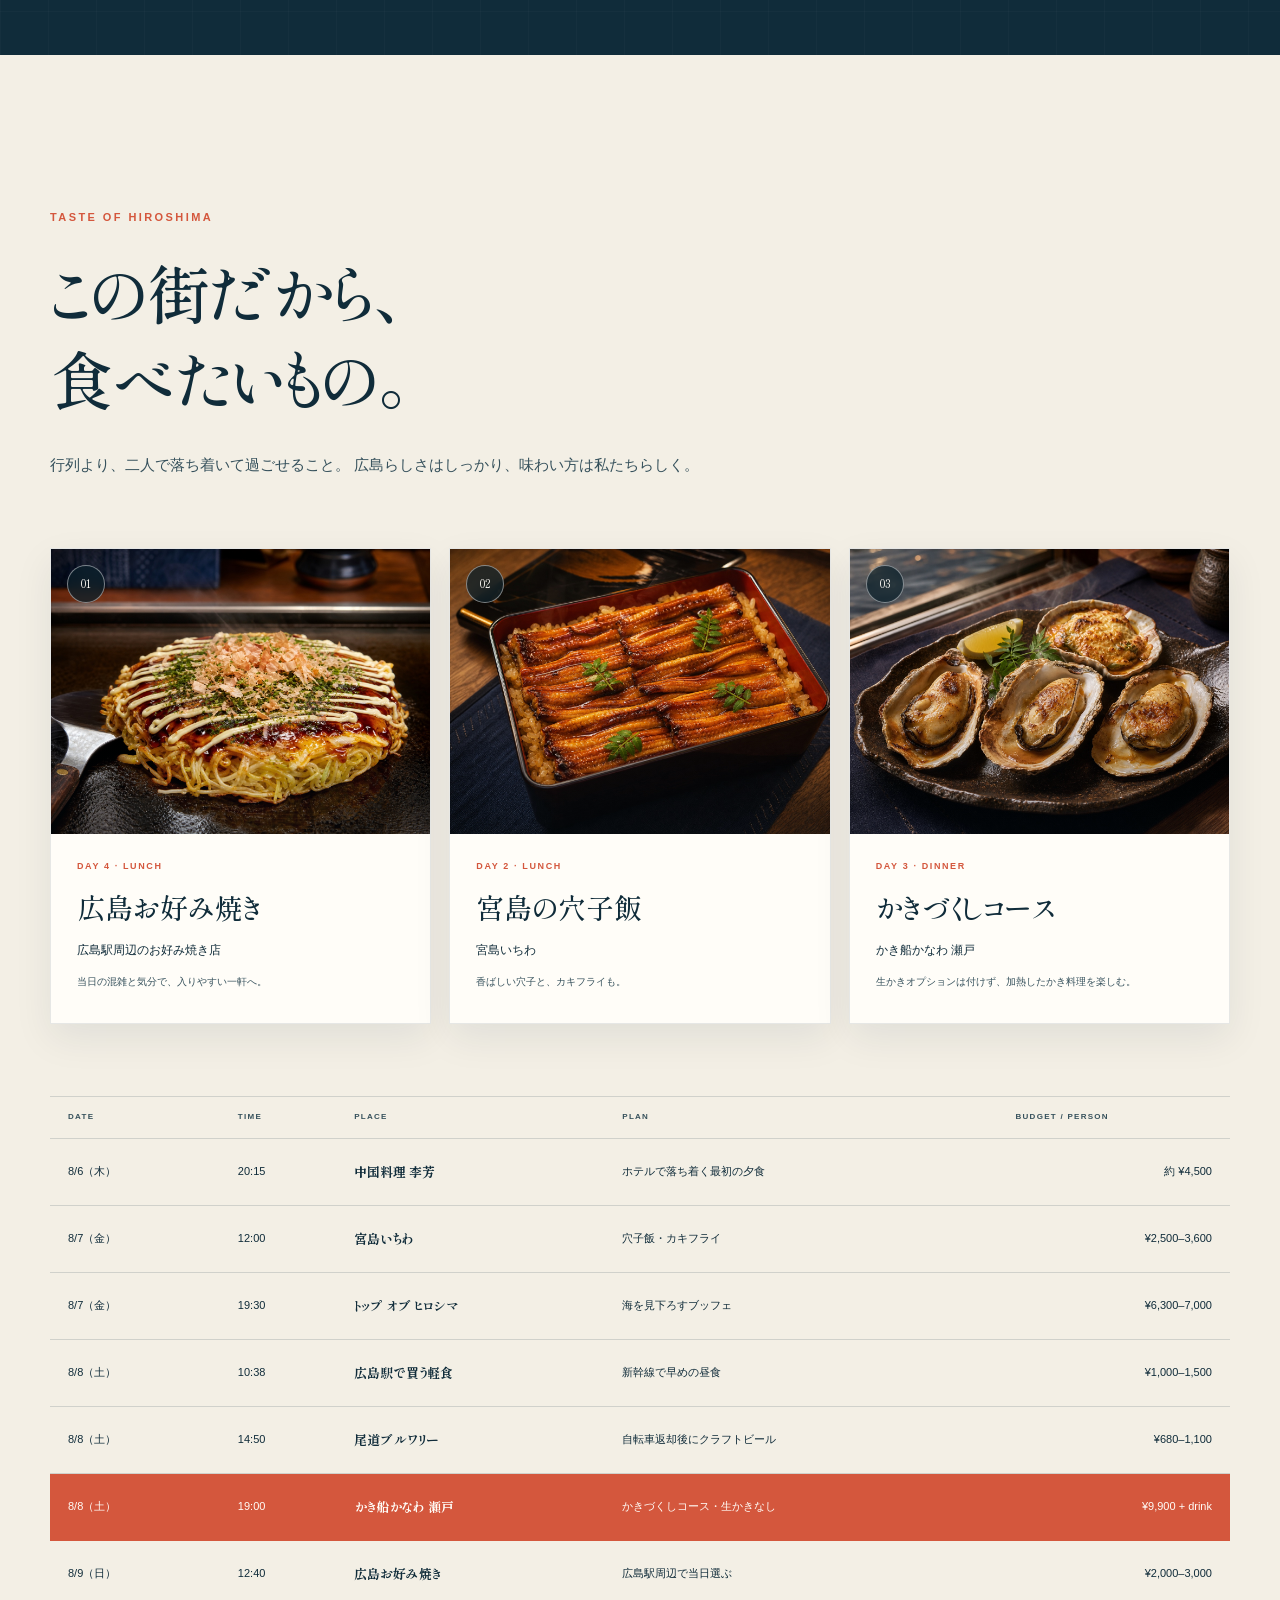
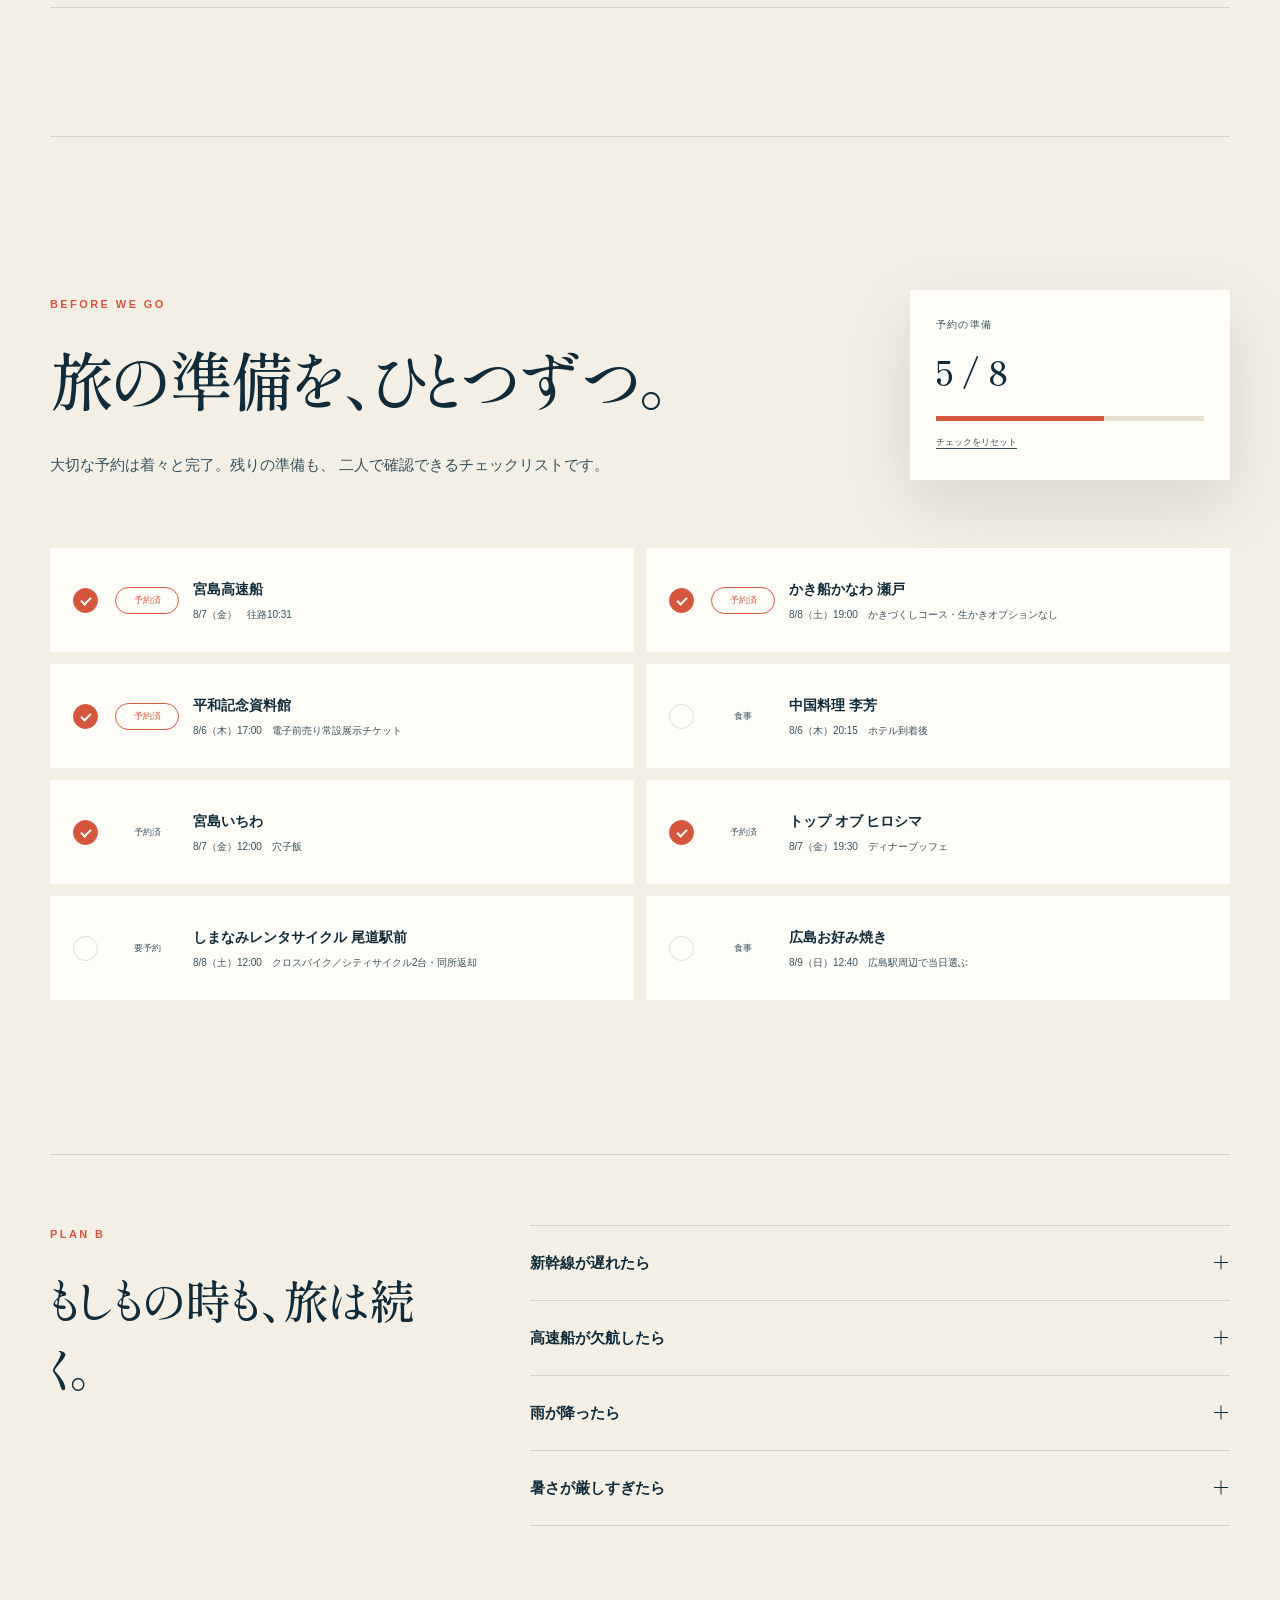
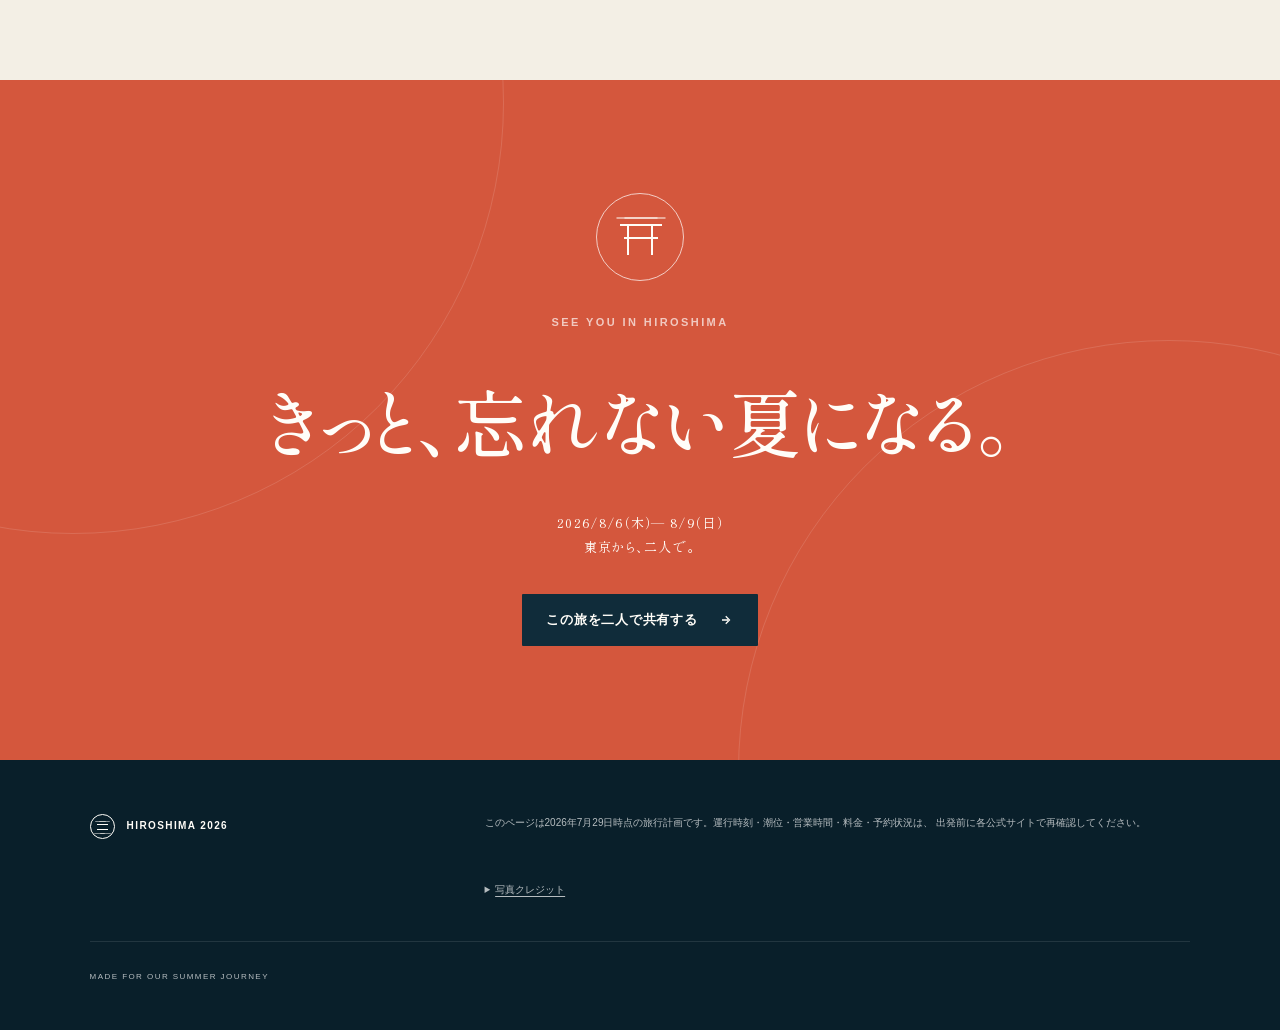
==== commit 49e81a79: "Make okonomiyaki restaurant flexible" ====
--- a/index.html
+++ b/index.html
@@ -475,7 +475,7 @@
               </li>
               <li>
                 <time>12:40</time>
-                <div><strong>みっちゃん総本店</strong><p>縮景園から短距離タクシーでじぞう通り店へ。旅の最後に、熱々の広島お好み焼きを。</p></div>
+                <div><strong>広島お好み焼き</strong><p>広島駅周辺へ戻り、混雑状況を見ながら入りやすい一軒へ。旅の最後に、熱々を味わう。</p></div>
               </li>
               <li>
                 <time>13:40</time>
@@ -528,8 +528,8 @@
             <div class="food-copy">
               <p class="food-day">DAY 4 · LUNCH</p>
               <h3>広島お好み焼き</h3>
-              <p class="food-place">みっちゃん総本店 じぞう通り店</p>
-              <small>予約して、熱々を待ち時間なく。</small>
+              <p class="food-place">広島駅周辺のお好み焼き店</p>
+              <small>当日の混雑と気分で、入りやすい一軒へ。</small>
             </div>
           </article>
           <article class="food-card reveal">
@@ -593,7 +593,7 @@
             <span>8/8（土）</span><span>19:00</span><strong>かき船かなわ 瀬戸</strong><span>かきづくしコース・生かきなし</span><em>¥9,900 + drink</em>
           </div>
           <div>
-            <span>8/9（日）</span><span>12:40</span><strong>みっちゃん総本店</strong><span>そば入り広島お好み焼き</span><em>¥2,000–3,000</em>
+            <span>8/9（日）</span><span>12:40</span><strong>広島お好み焼き</strong><span>広島駅周辺で当日選ぶ</span><em>¥2,000–3,000</em>
           </div>
         </div>
       </section>
@@ -681,12 +681,12 @@
             </span>
           </label>
           <label class="check-item">
-            <input type="checkbox" data-booking="micchan" />
+            <input type="checkbox" data-booking="okonomiyaki" />
             <span class="custom-check" aria-hidden="true"></span>
             <span class="check-rank">食事</span>
             <span class="check-copy">
-              <strong>みっちゃん総本店 じぞう通り店</strong>
-              <small>8/9（日）12:40　広島お好み焼き</small>
+              <strong>広島お好み焼き</strong>
+              <small>8/9（日）12:40　広島駅周辺で当日選ぶ</small>
             </span>
           </label>
         </div>
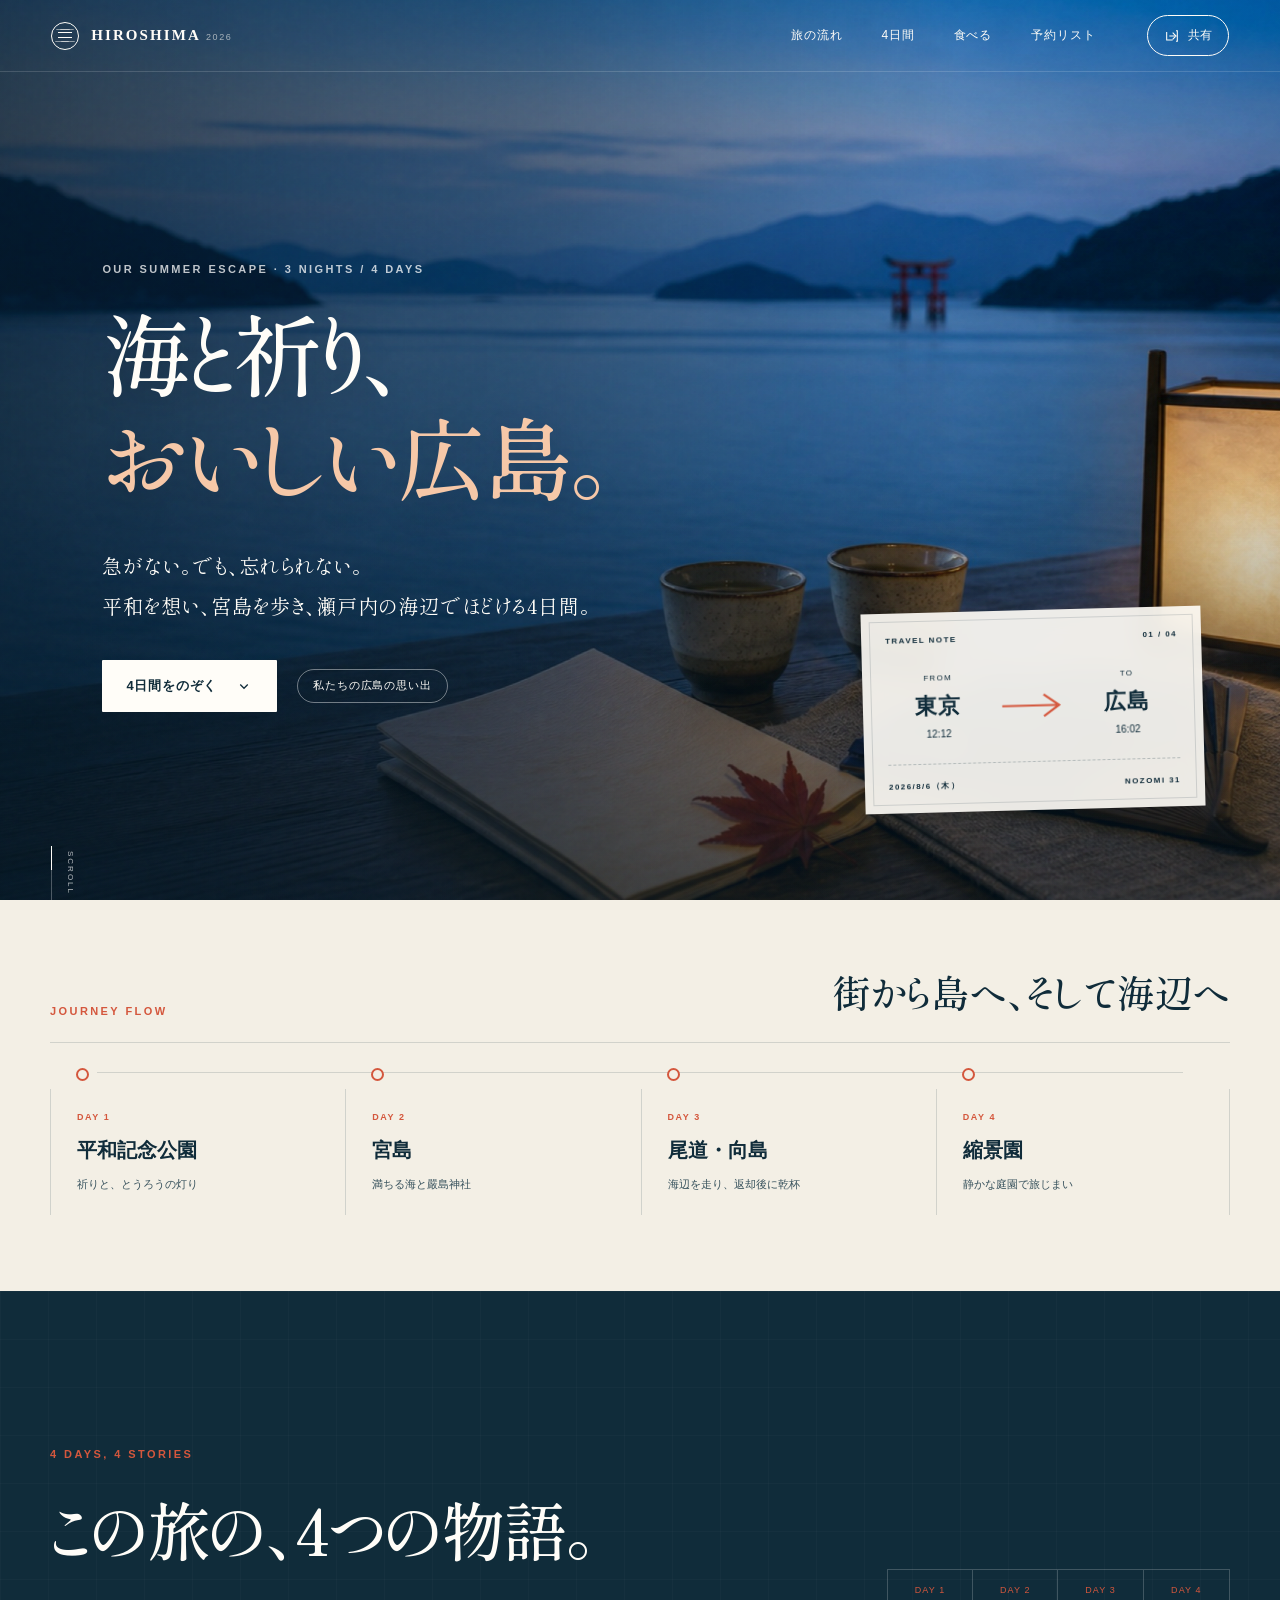
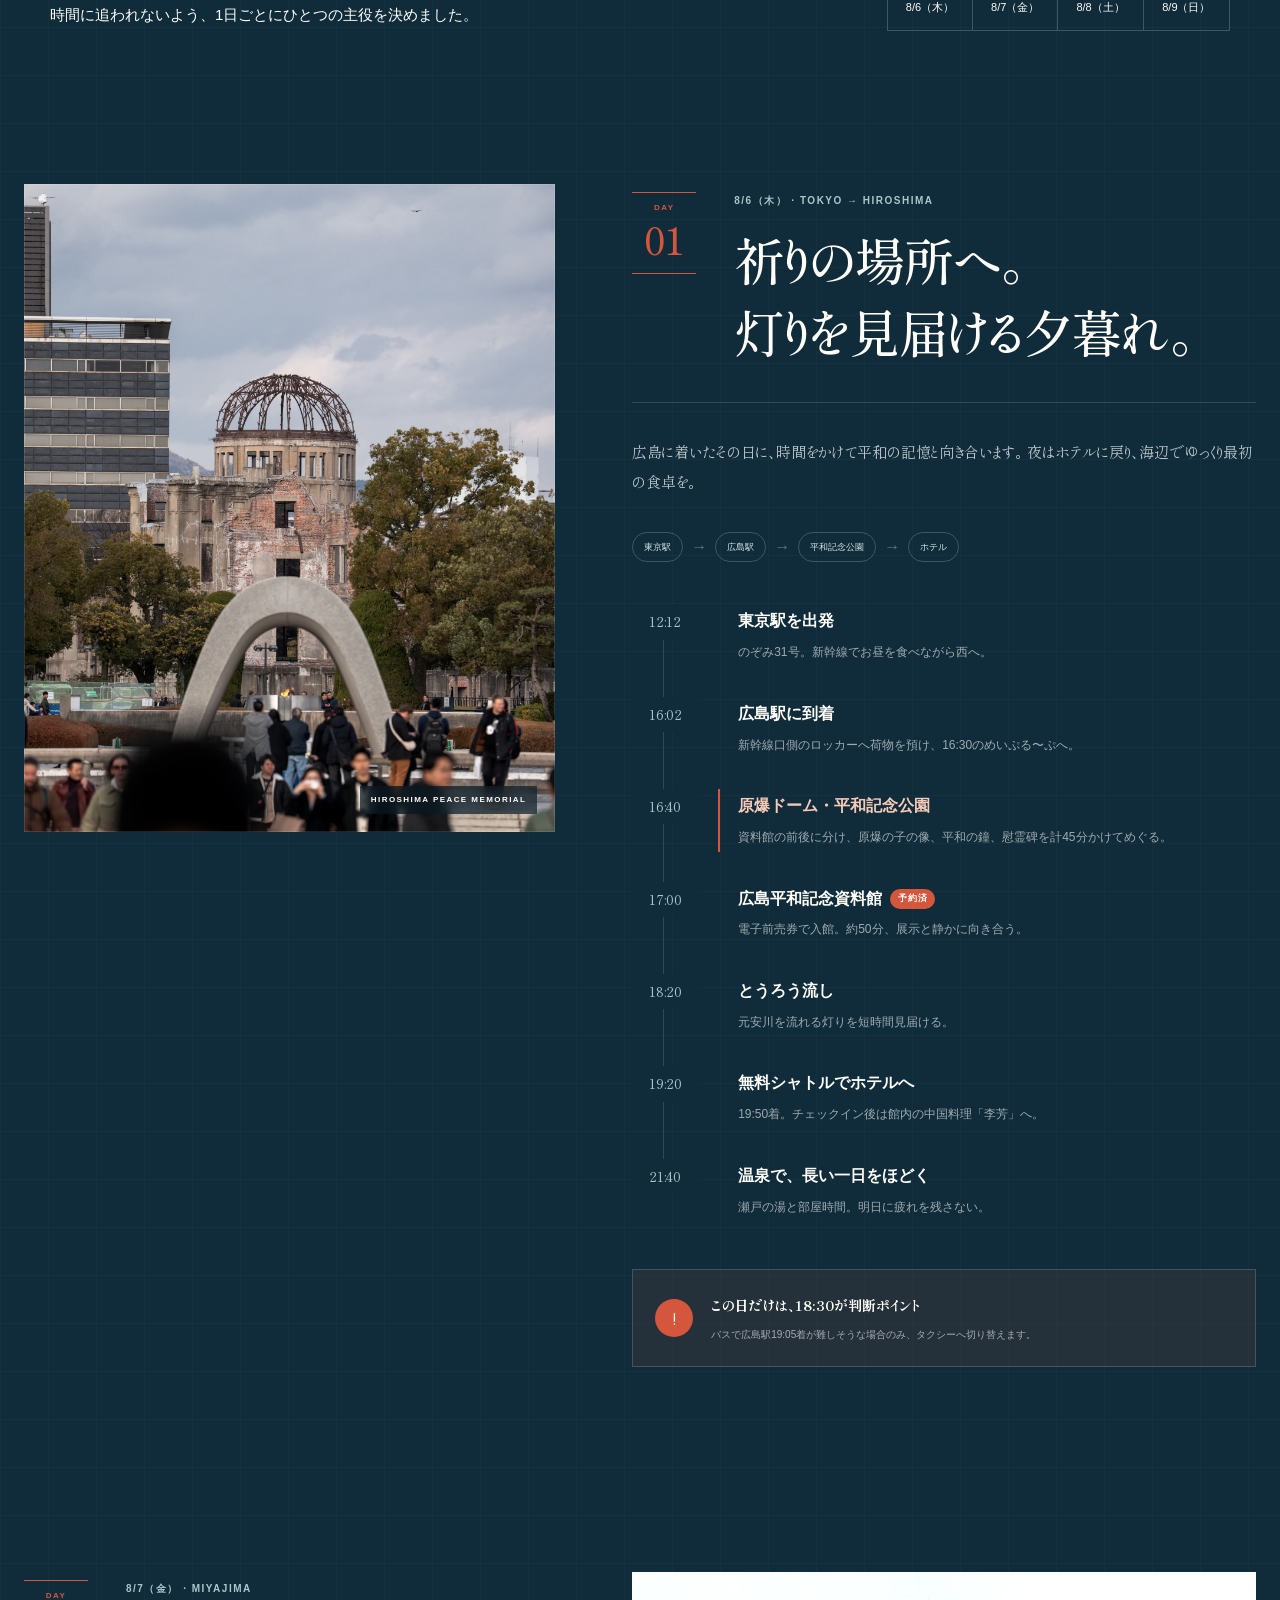
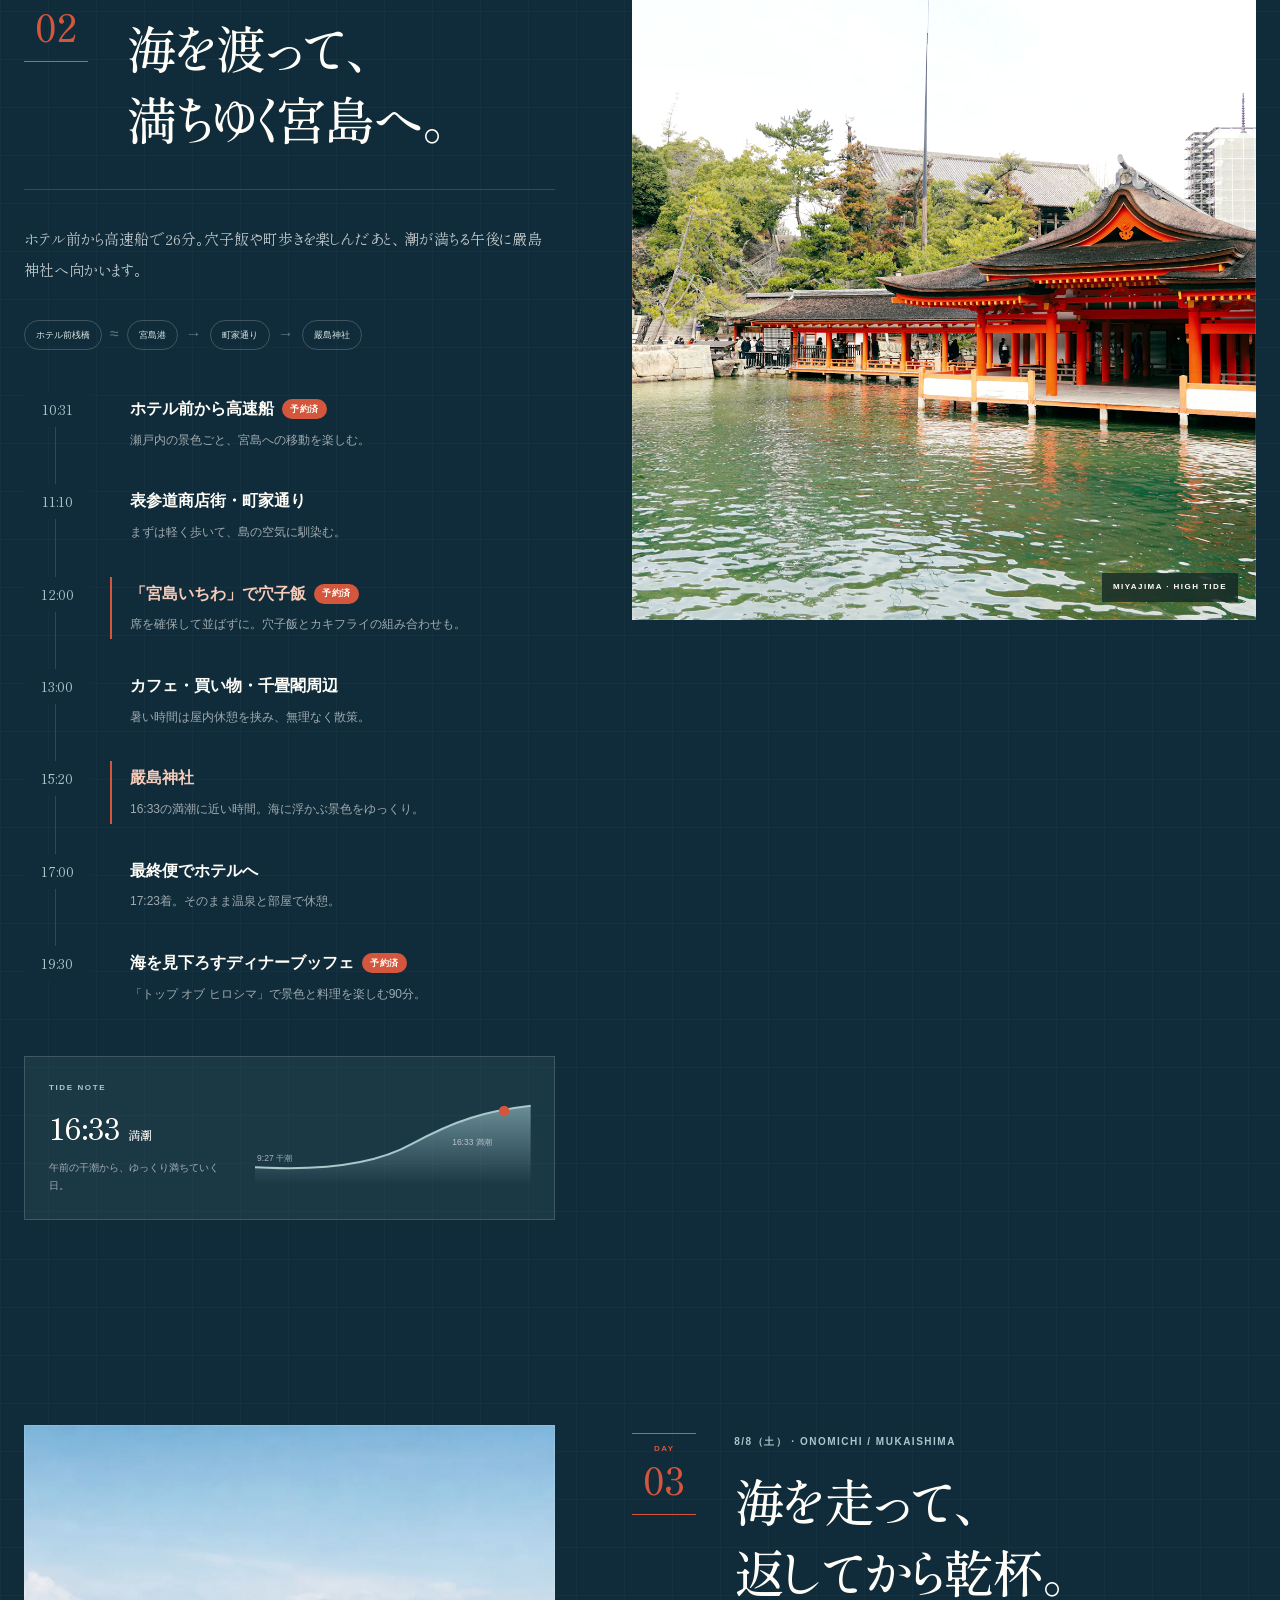
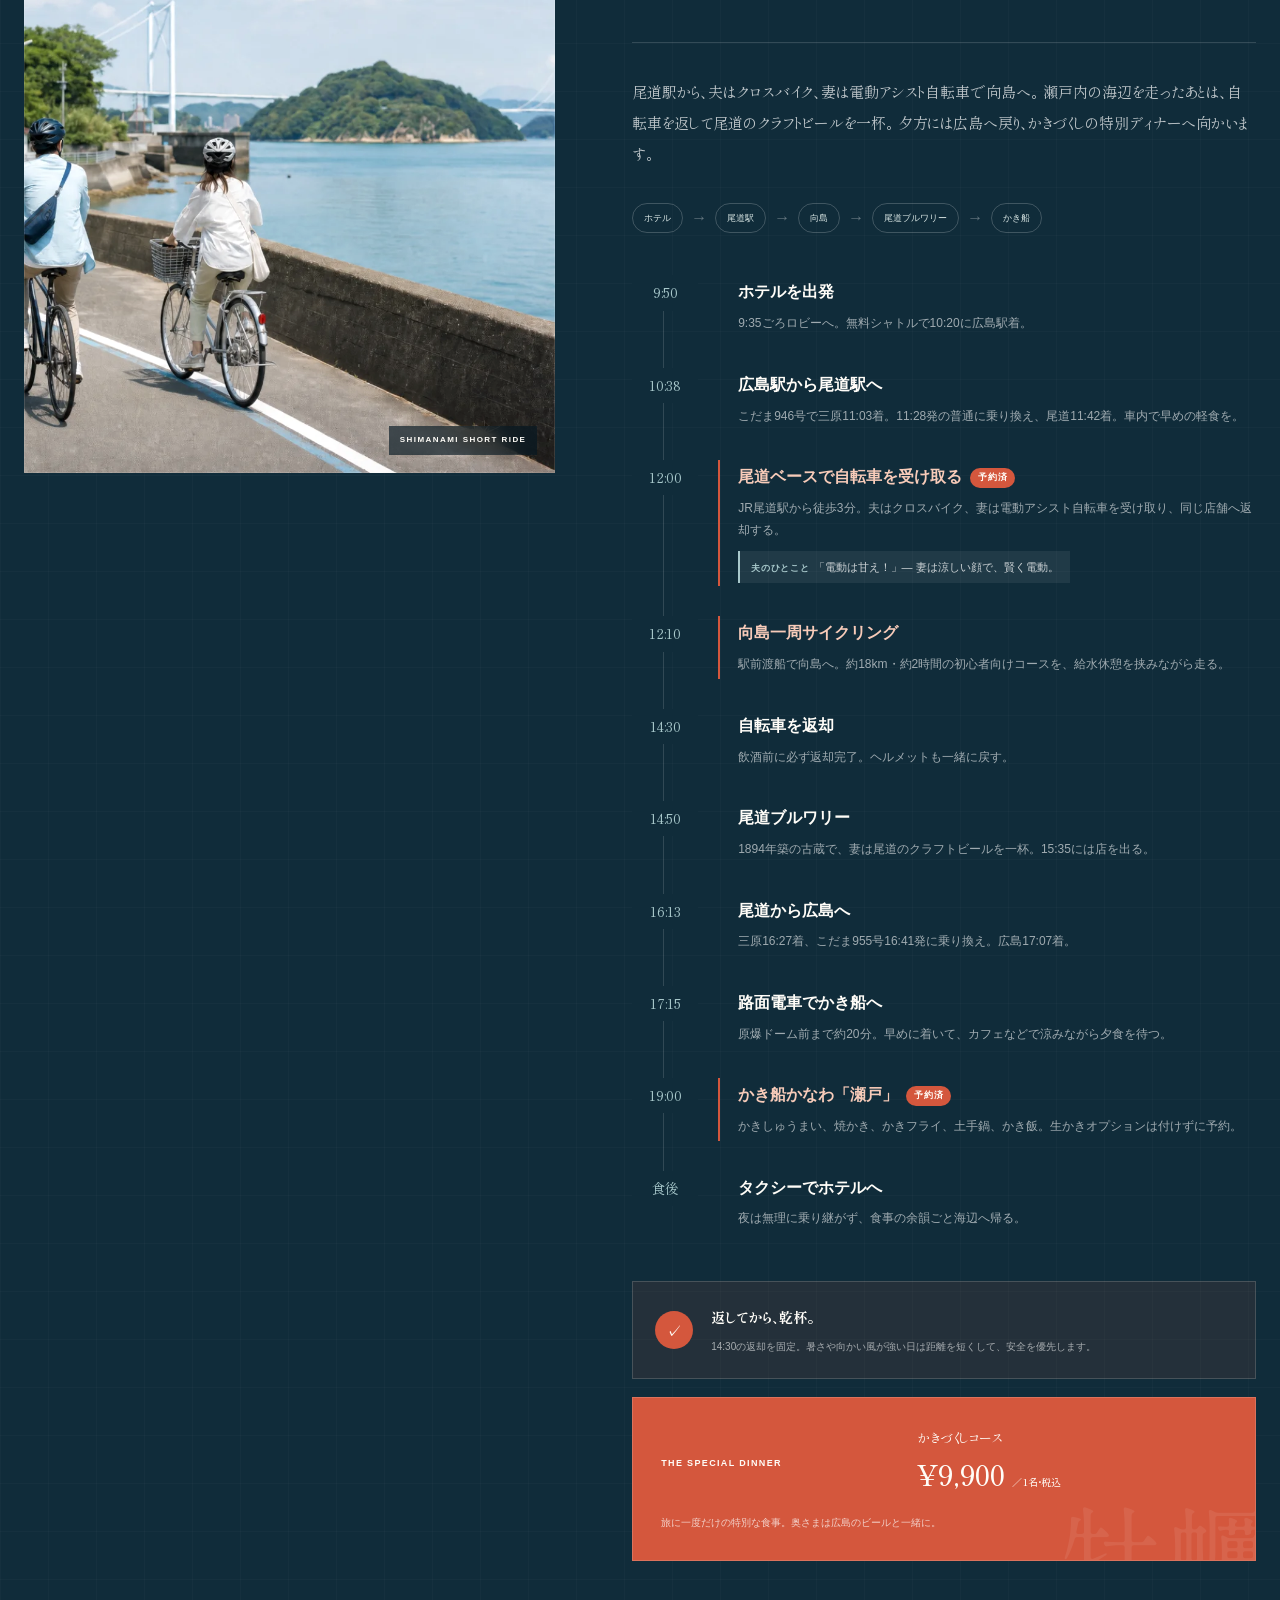
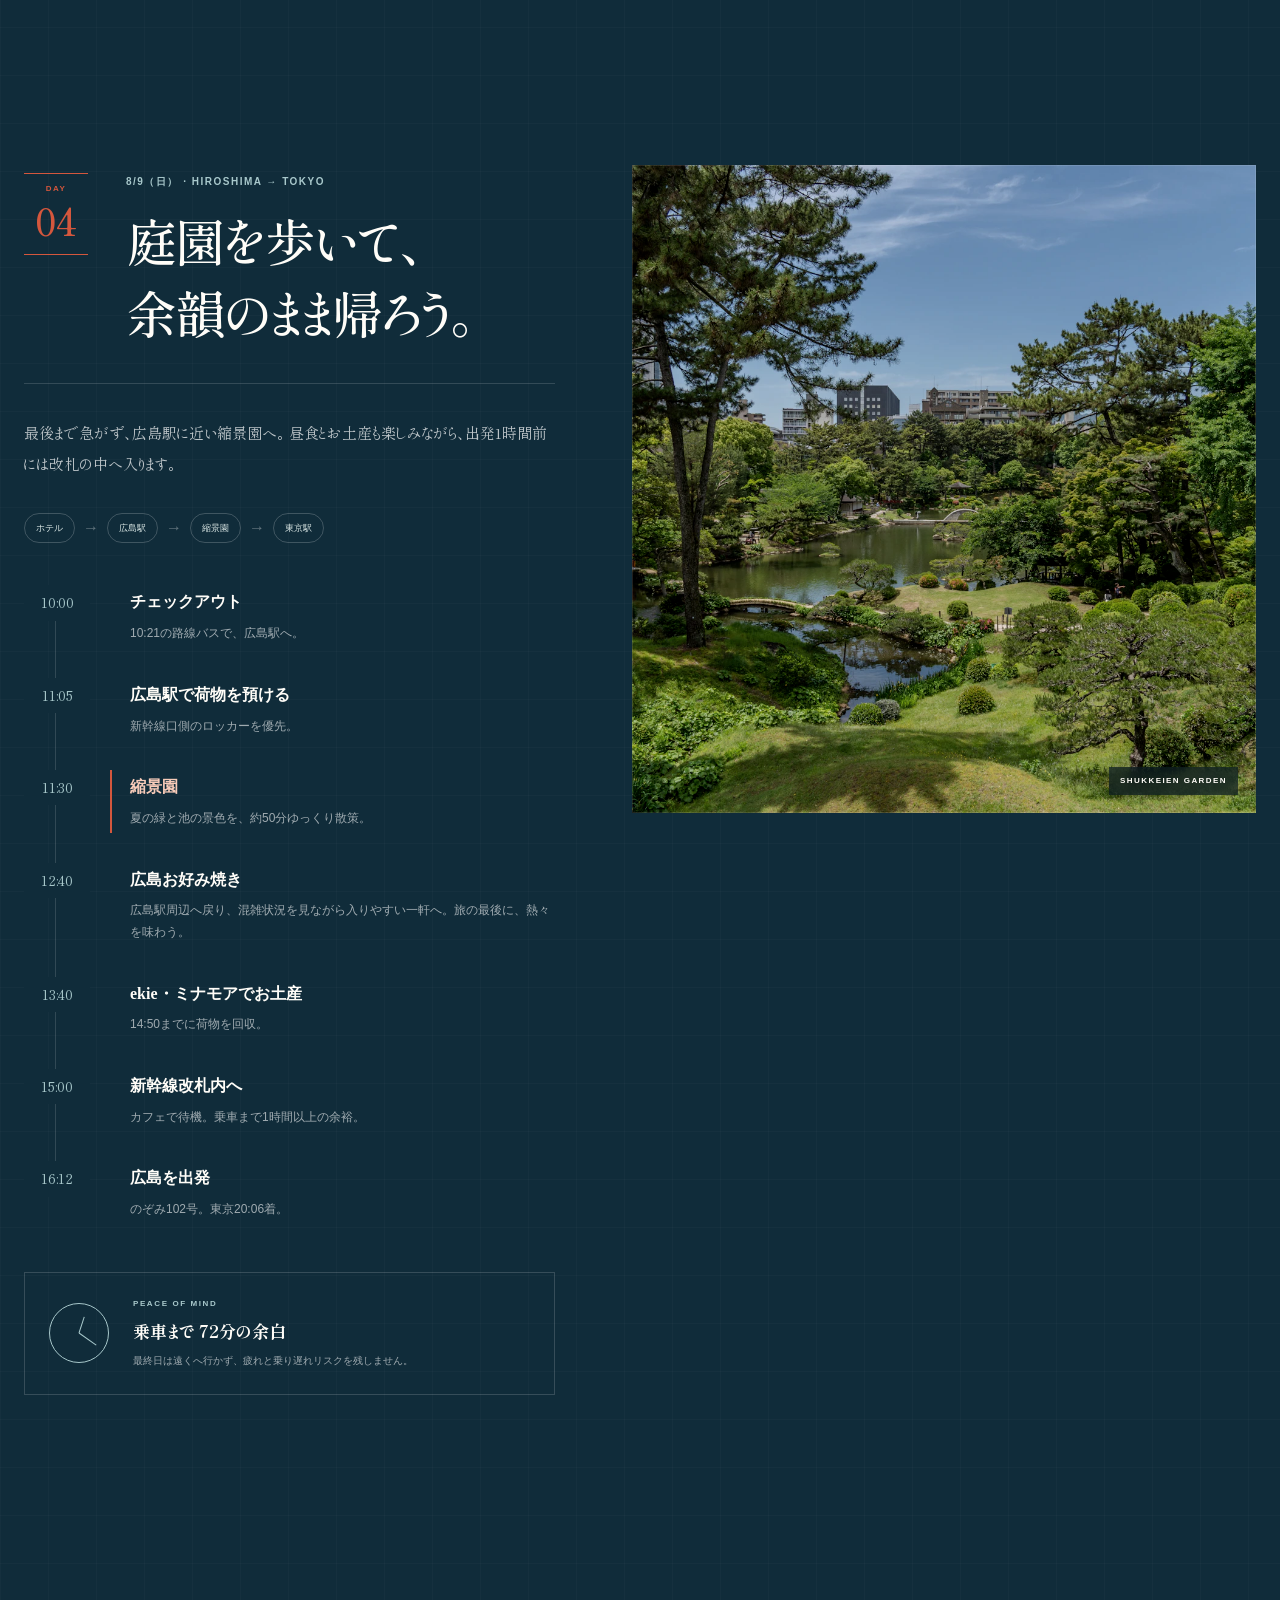
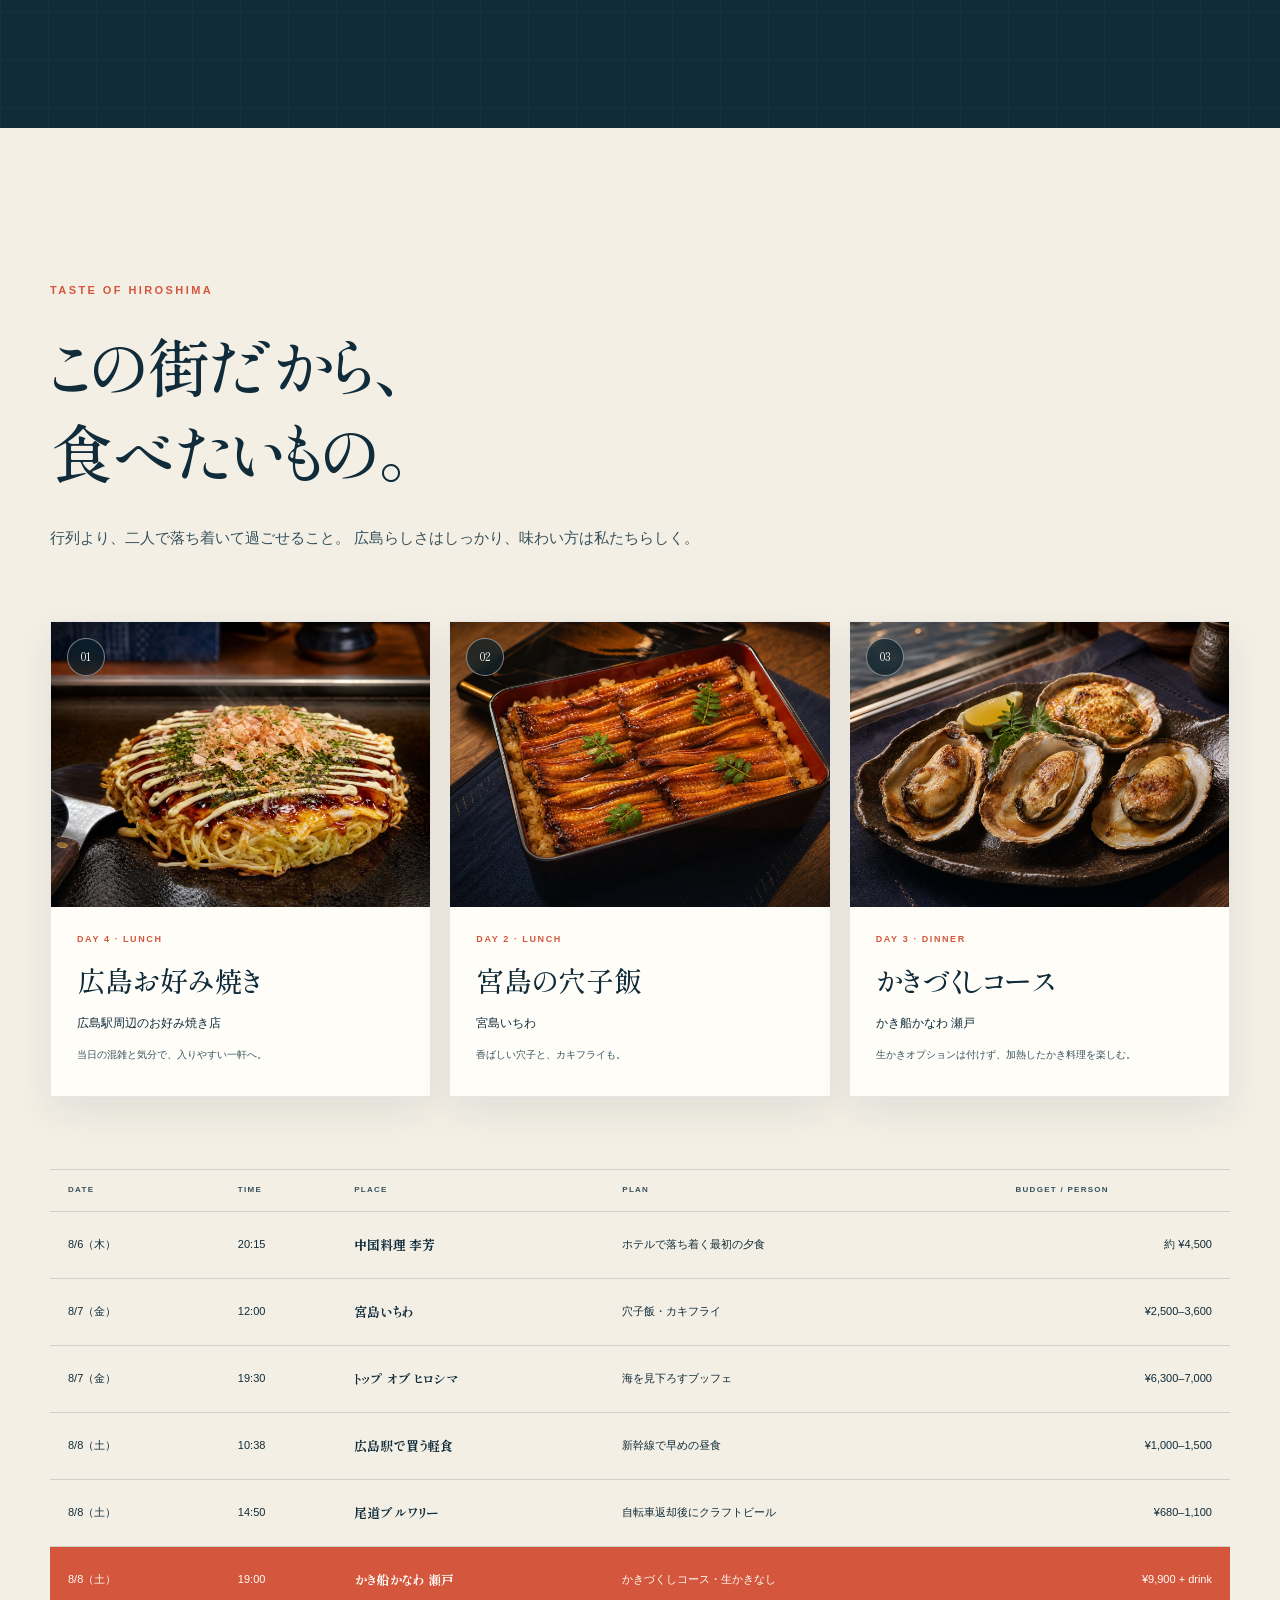
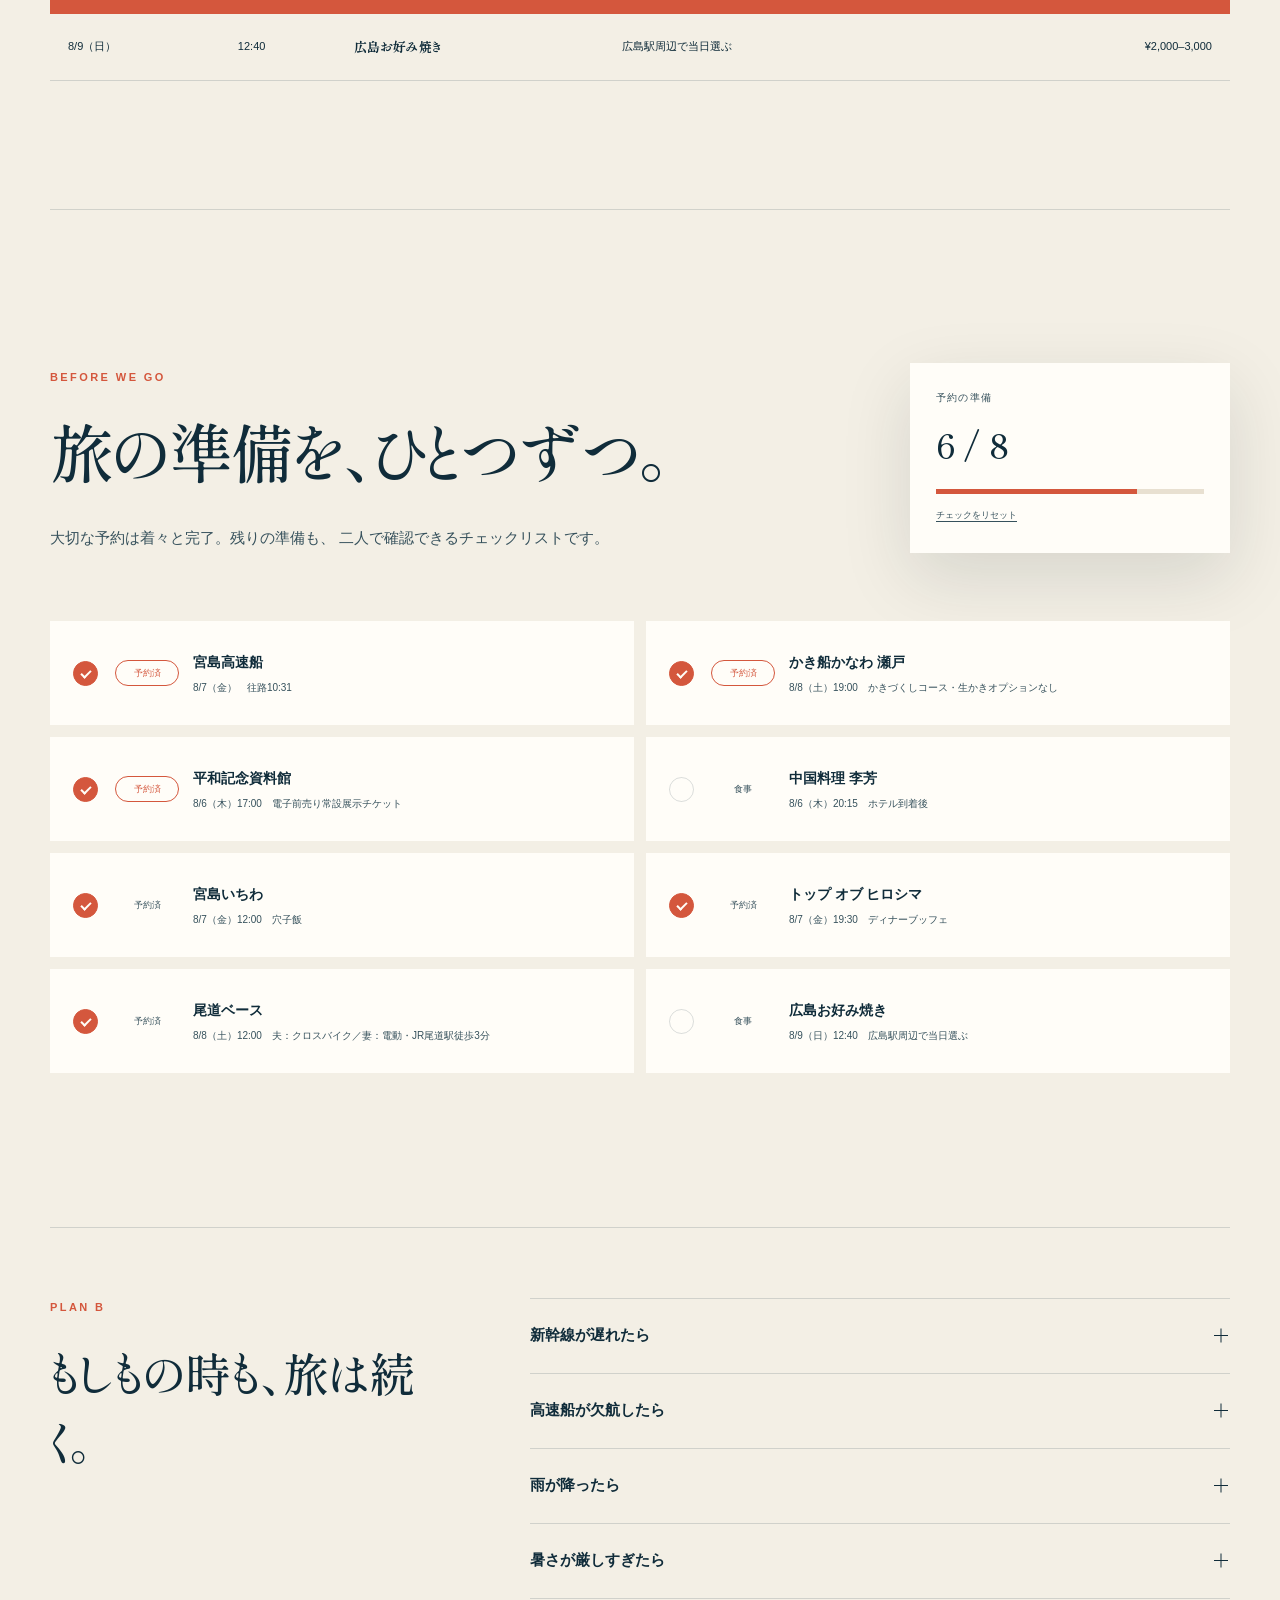
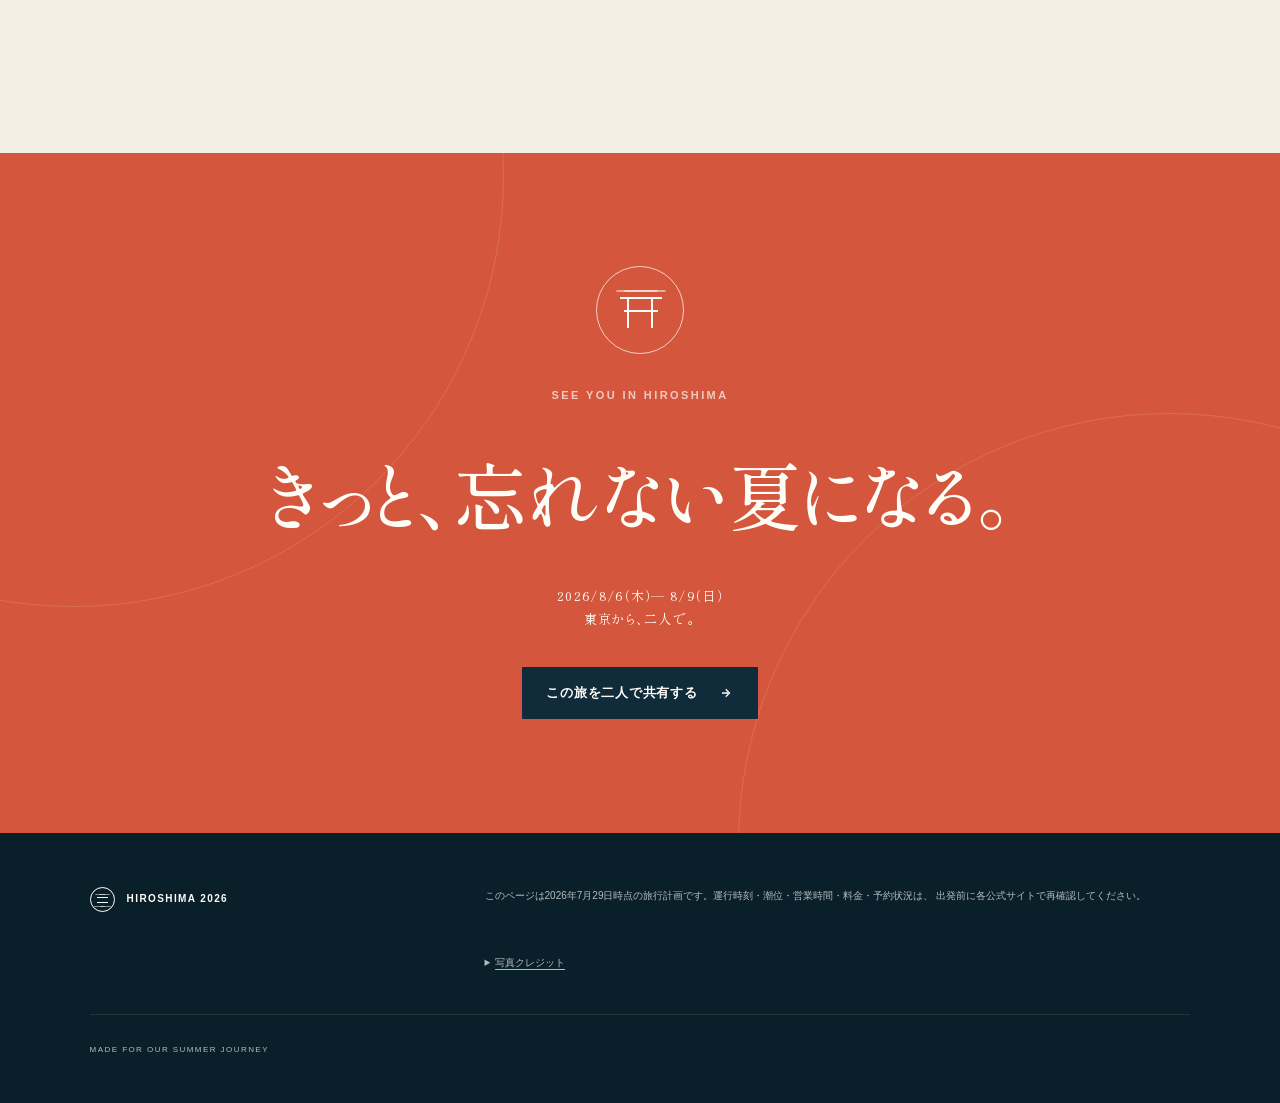
==== commit 22f9b640: "Add Onomichi Base bike reservation" ====
--- a/index.html
+++ b/index.html
@@ -333,7 +333,7 @@
           <div class="day-photo reveal">
             <img
               src="assets/onomichi-cycling.webp"
-              alt="瀬戸内海を眺めながら向島の海沿いをクロスバイクとシティサイクルで走る夫婦"
+              alt="瀬戸内海を眺めながら向島の海沿いをクロスバイクと電動アシスト自転車で走る夫婦"
               width="1536"
               height="1024"
               loading="lazy"
@@ -349,7 +349,7 @@
               </div>
             </header>
             <p class="day-summary">
-              尾道駅からクロスバイクとシティサイクルで向島へ。
+              尾道駅から、夫はクロスバイク、妻は電動アシスト自転車で向島へ。
               瀬戸内の海辺を走ったあとは、自転車を返して尾道のクラフトビールを一杯。
               夕方には広島へ戻り、かきづくしの特別ディナーへ向かいます。
             </p>
@@ -371,10 +371,11 @@
                 <time>12:00</time>
                 <div>
                   <div class="timeline-title">
-                    <strong>レンタサイクルを受け取る</strong>
-                    <span class="action-badge">要予約</span>
+                    <strong>尾道ベースで自転車を受け取る</strong>
+                    <span class="reservation-badge">予約済</span>
                   </div>
-                  <p>しまなみレンタサイクル尾道駅前。クロスバイク／シティサイクルを2台借り、同じターミナルへ返却する。</p>
+                  <p>JR尾道駅から徒歩3分。夫はクロスバイク、妻は電動アシスト自転車を受け取り、同じ店舗へ返却する。</p>
+                  <p class="ride-banter"><span>夫のひとこと</span>「電動は甘え！」— 妻は涼しい顔で、賢く電動。</p>
                 </div>
               </li>
               <li class="timeline-highlight">
@@ -671,13 +672,13 @@
               <small>8/7（金）19:30　ディナーブッフェ</small>
             </span>
           </label>
-          <label class="check-item">
-            <input type="checkbox" data-booking="bike" />
+          <label class="check-item check-item-confirmed">
+            <input type="checkbox" data-booking="bike" data-confirmed="true" checked disabled />
             <span class="custom-check" aria-hidden="true"></span>
-            <span class="check-rank">要予約</span>
+            <span class="check-rank">予約済</span>
             <span class="check-copy">
-              <strong>しまなみレンタサイクル 尾道駅前</strong>
-              <small>8/8（土）12:00　クロスバイク／シティサイクル2台・同所返却</small>
+              <strong>尾道ベース</strong>
+              <small>8/8（土）12:00　夫：クロスバイク／妻：電動・JR尾道駅徒歩3分</small>
             </span>
           </label>
           <label class="check-item">
--- a/styles.css
+++ b/styles.css
@@ -872,6 +872,25 @@
   font-size: 12px;
 }
 
+.timeline .ride-banter {
+  display: inline-block;
+  margin-top: 10px;
+  padding: 7px 11px;
+  color: rgba(255, 255, 255, 0.78);
+  background: rgba(255, 255, 255, 0.07);
+  border-left: 2px solid var(--sea);
+  font-size: 11px;
+  line-height: 1.65;
+}
+
+.ride-banter span {
+  margin-right: 0.45em;
+  color: var(--sea);
+  font-size: 9px;
+  font-weight: 700;
+  letter-spacing: 0.08em;
+}
+
 .timeline-highlight > div {
   border-left-color: var(--vermilion) !important;
 }
@@ -2233,6 +2252,11 @@
     color: #444;
   }
 
+  .timeline .ride-banter {
+    color: #333;
+    background: #f5f2ec;
+  }
+
   .timeline time {
     background: #fff;
   }
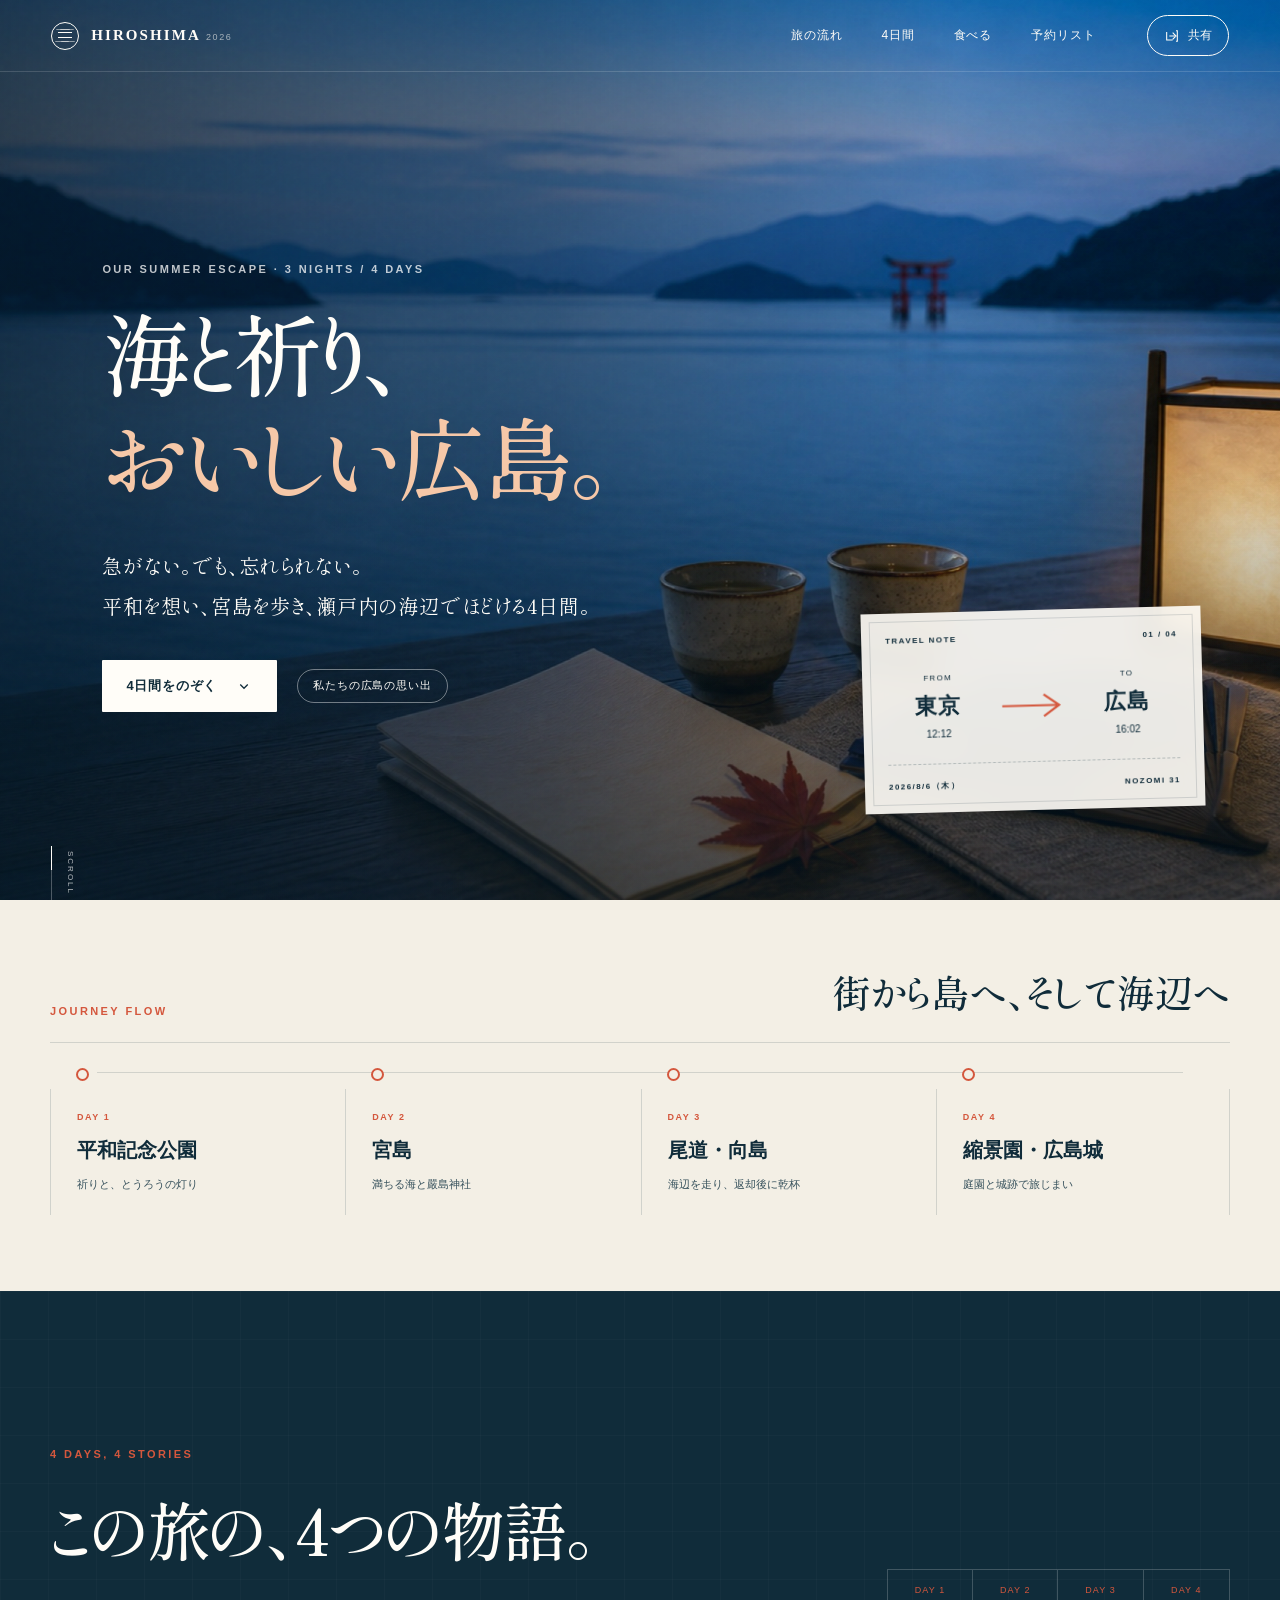
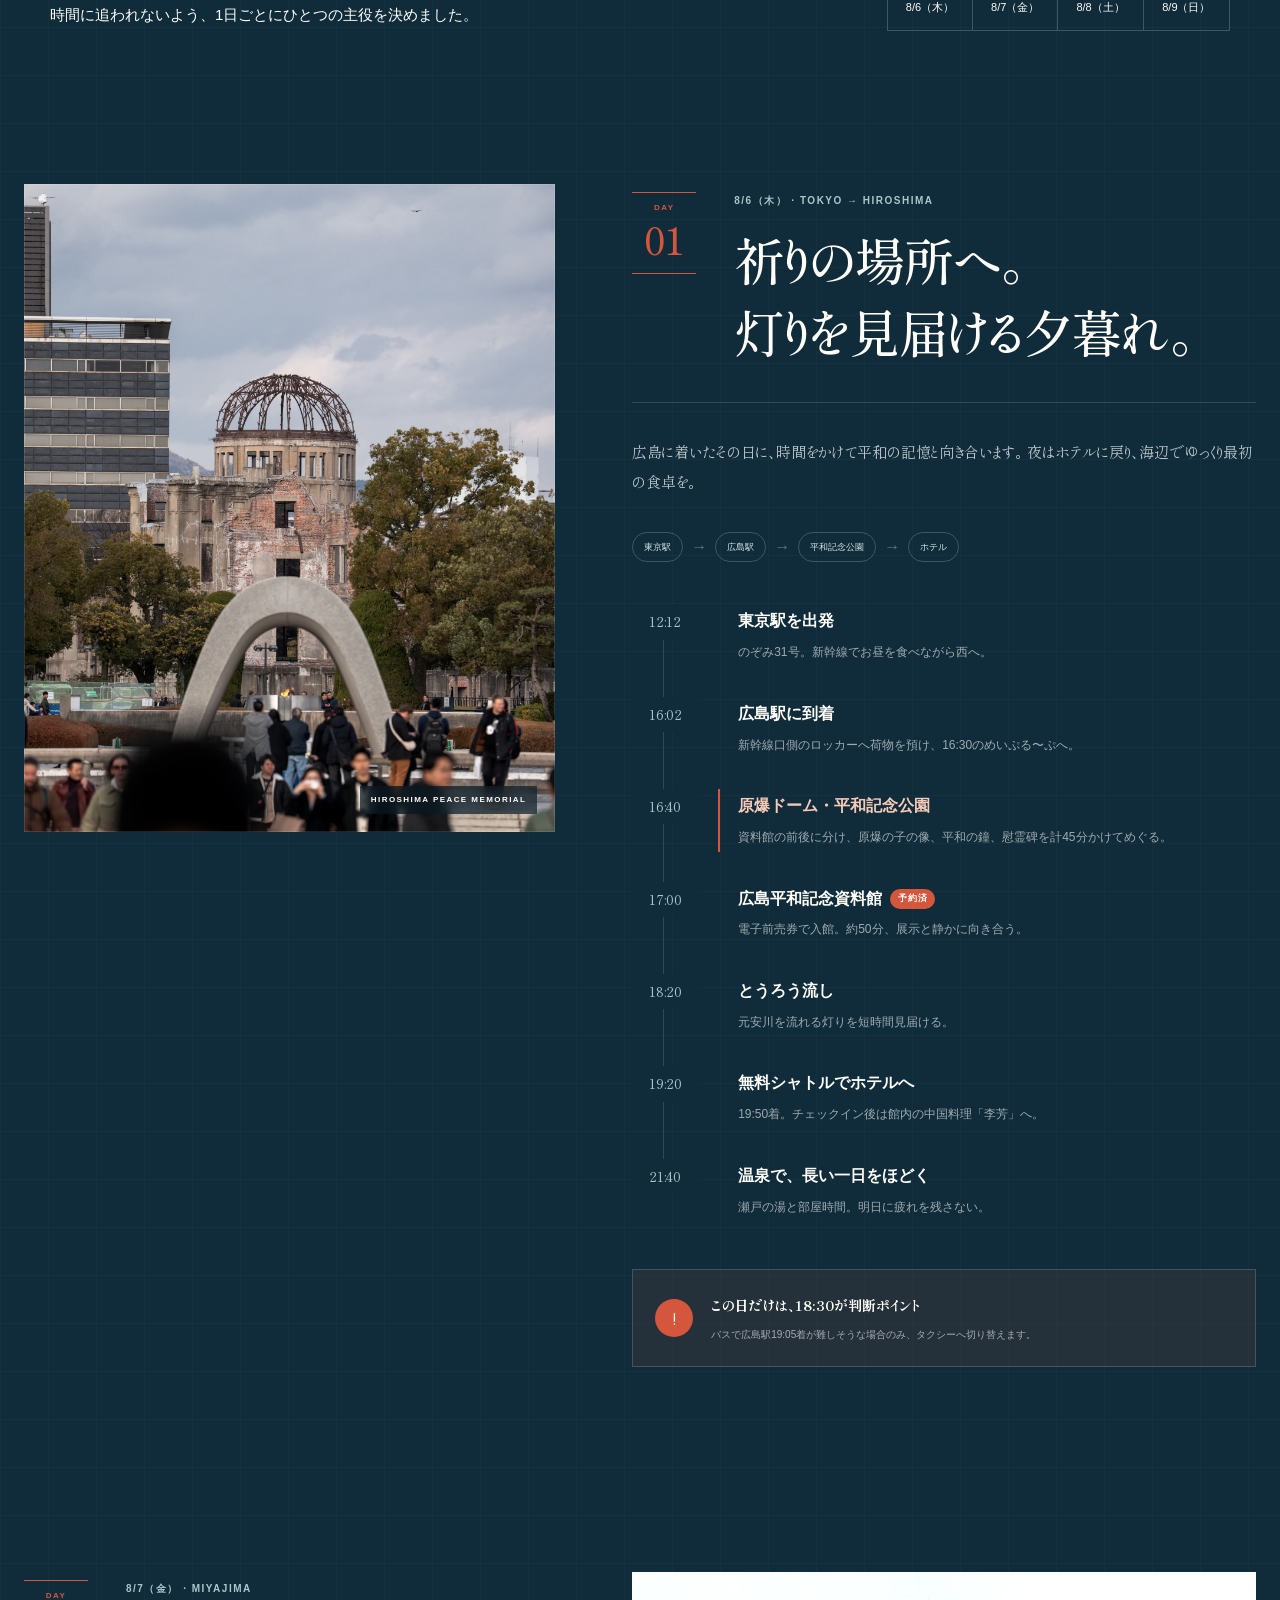
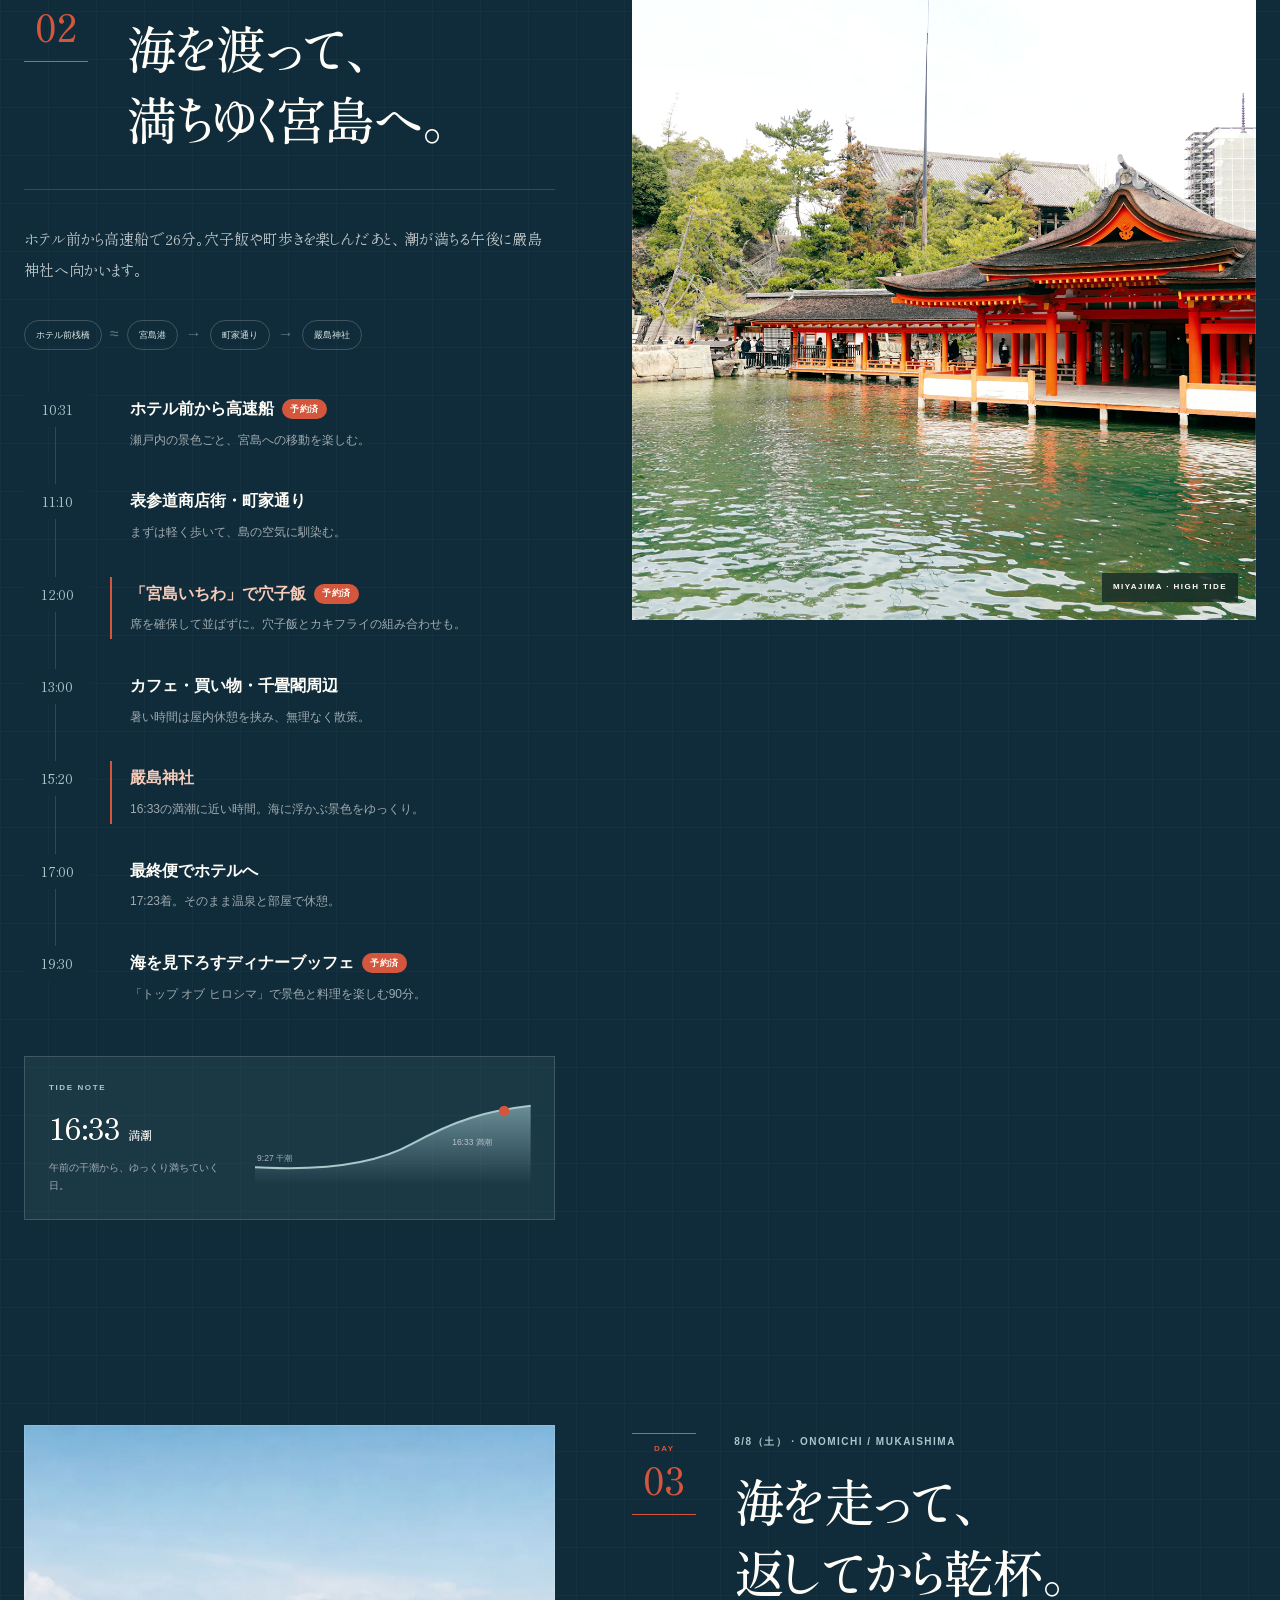
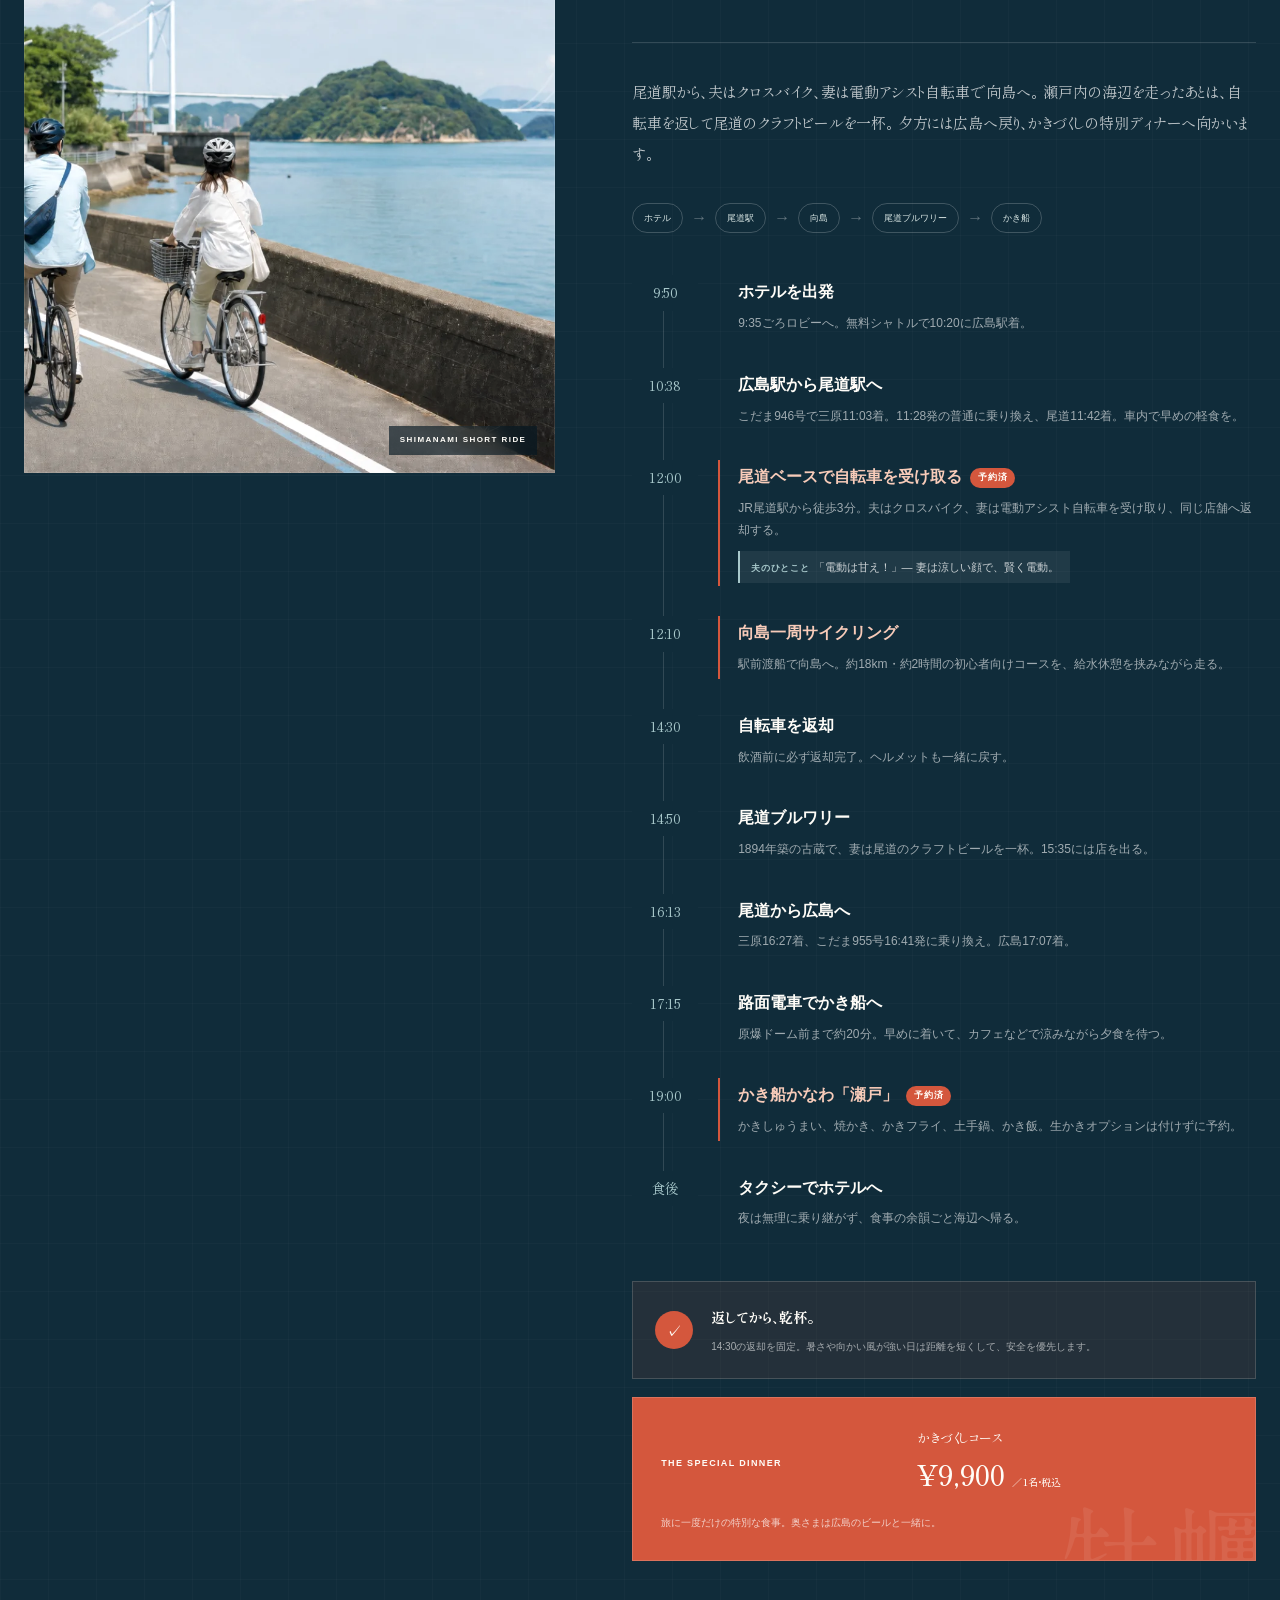
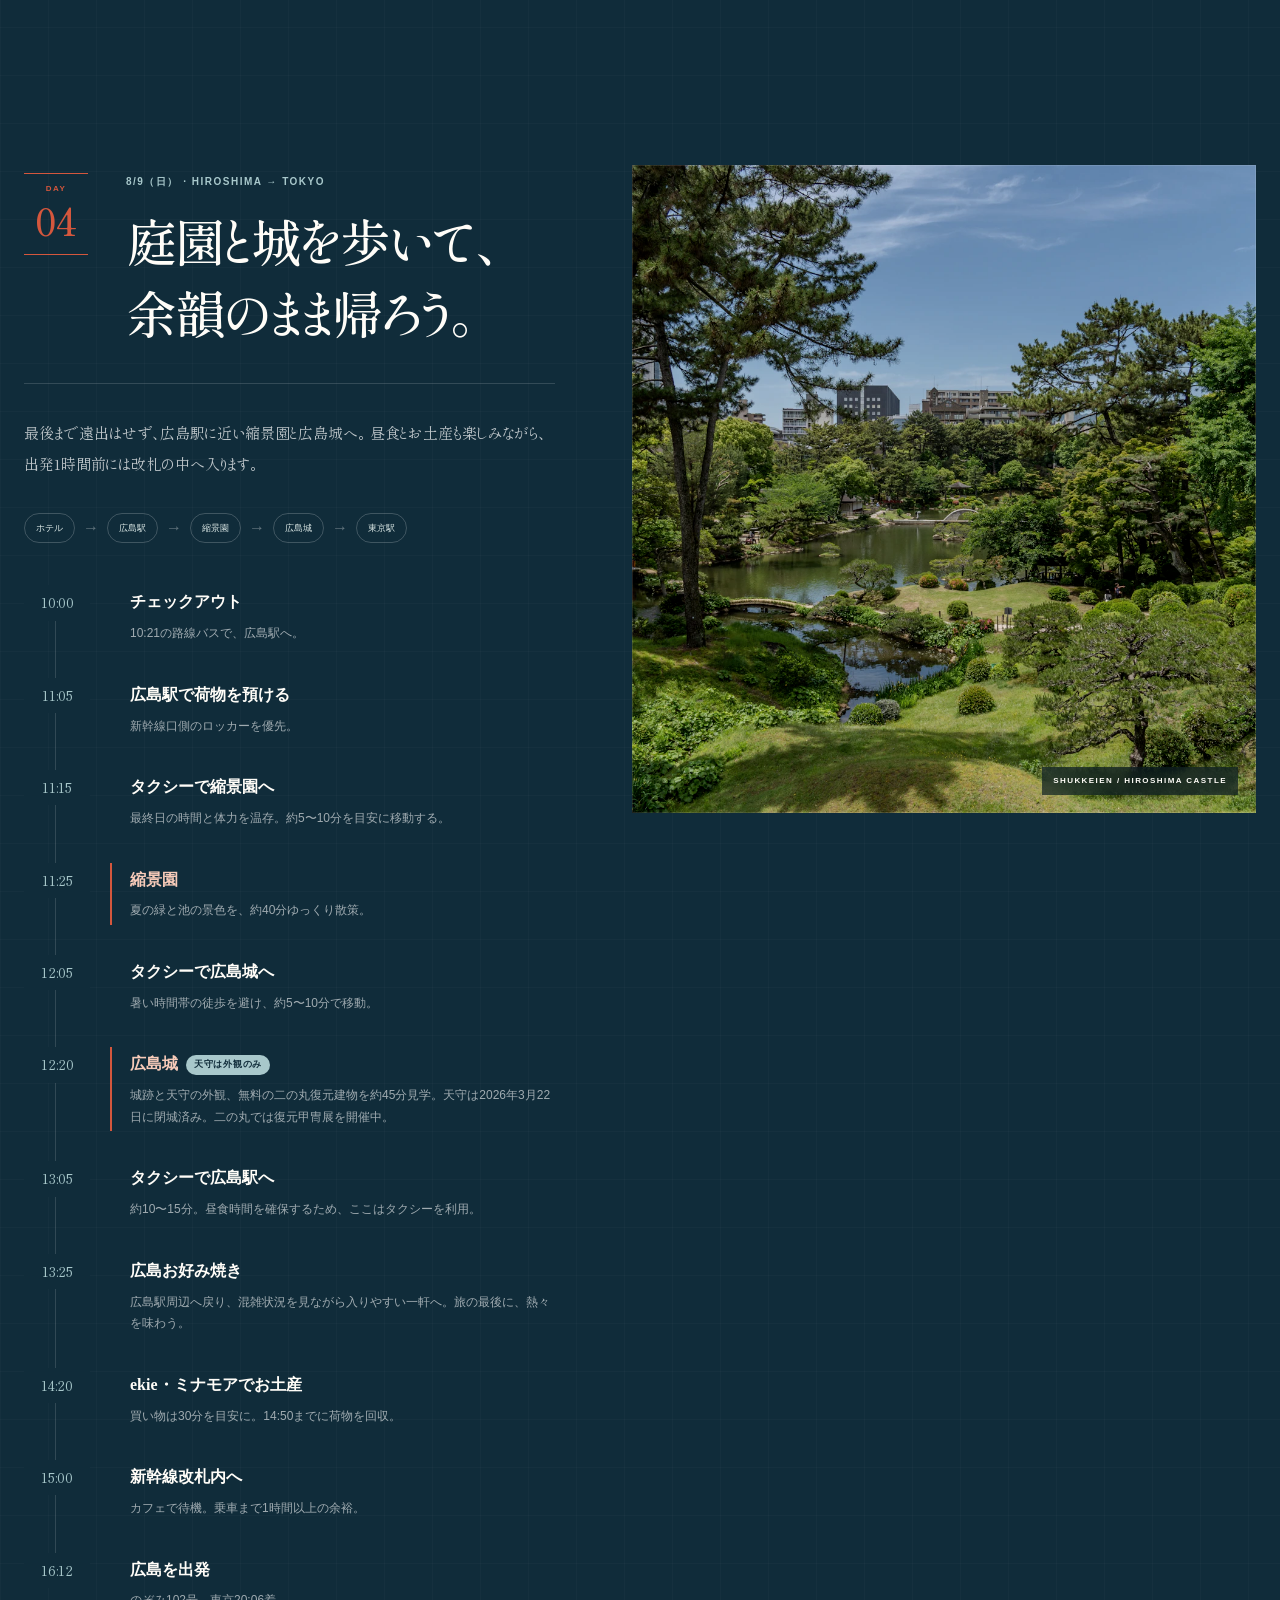
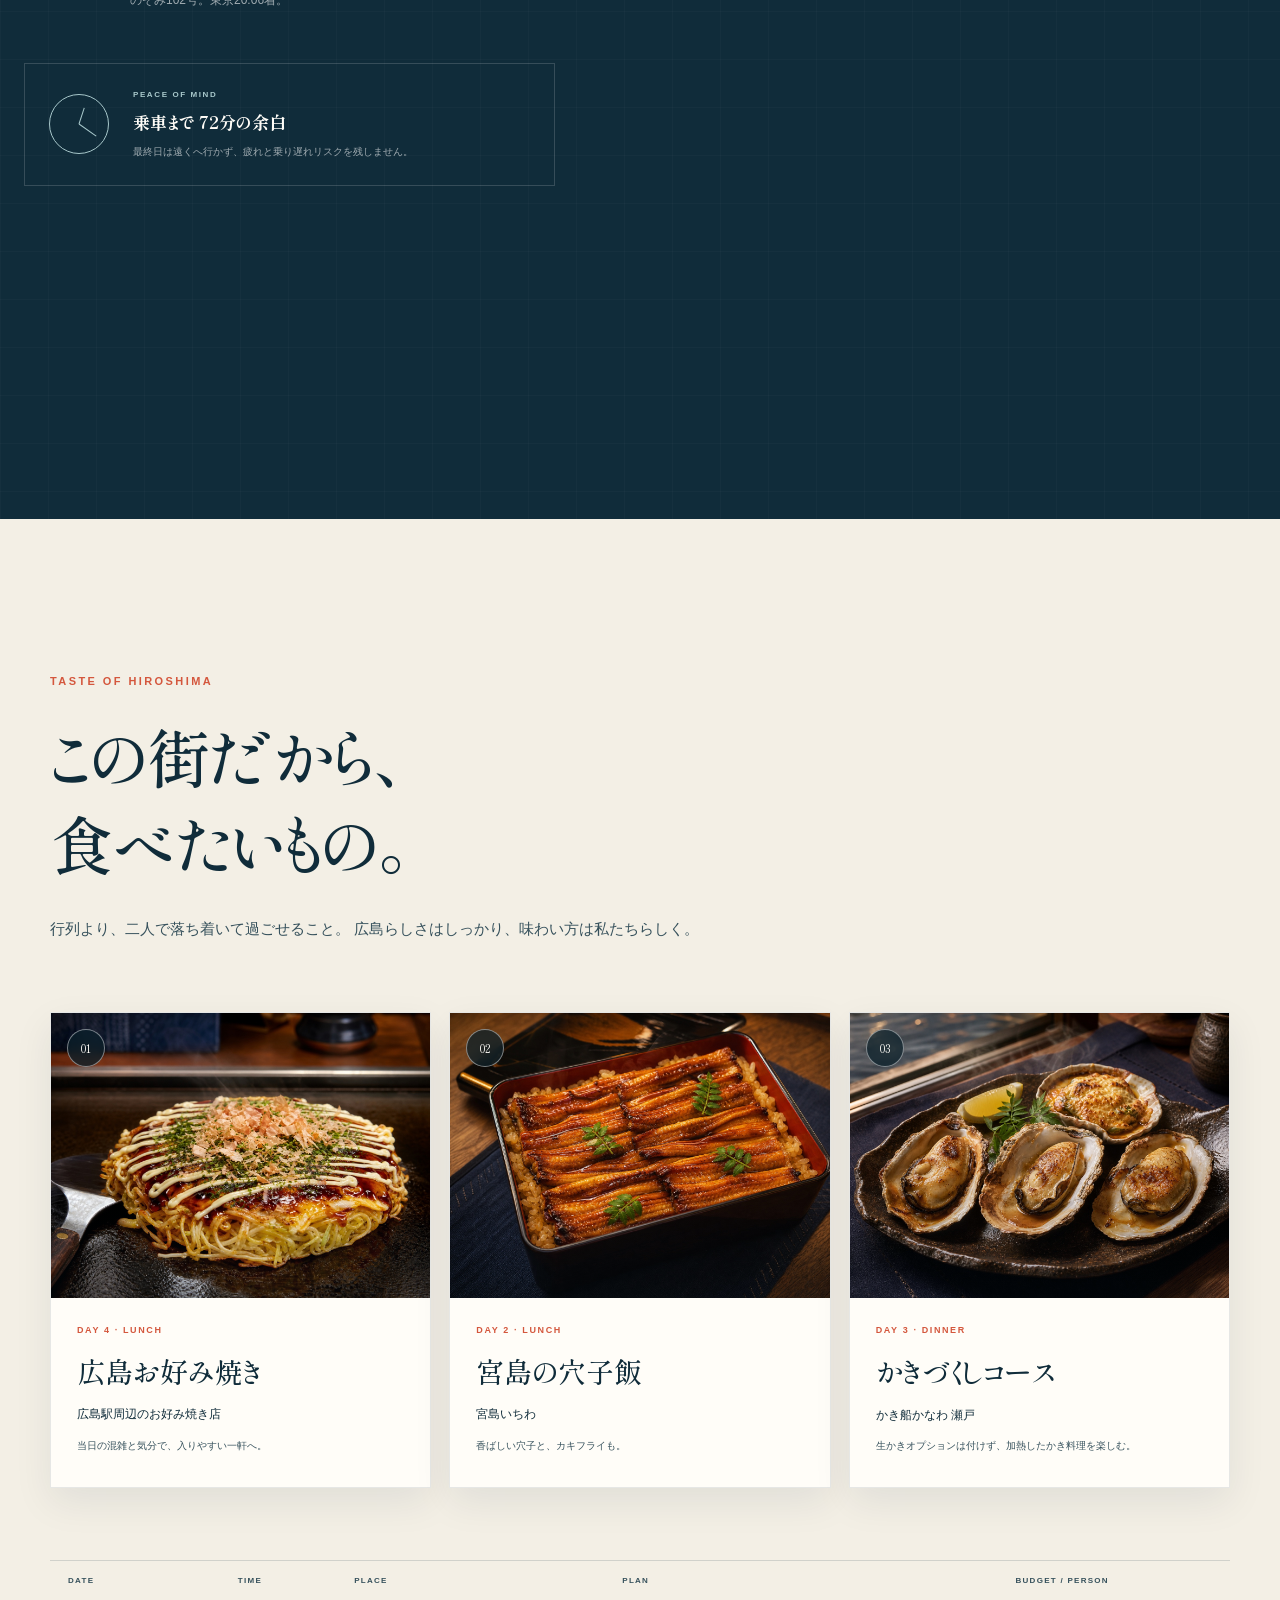
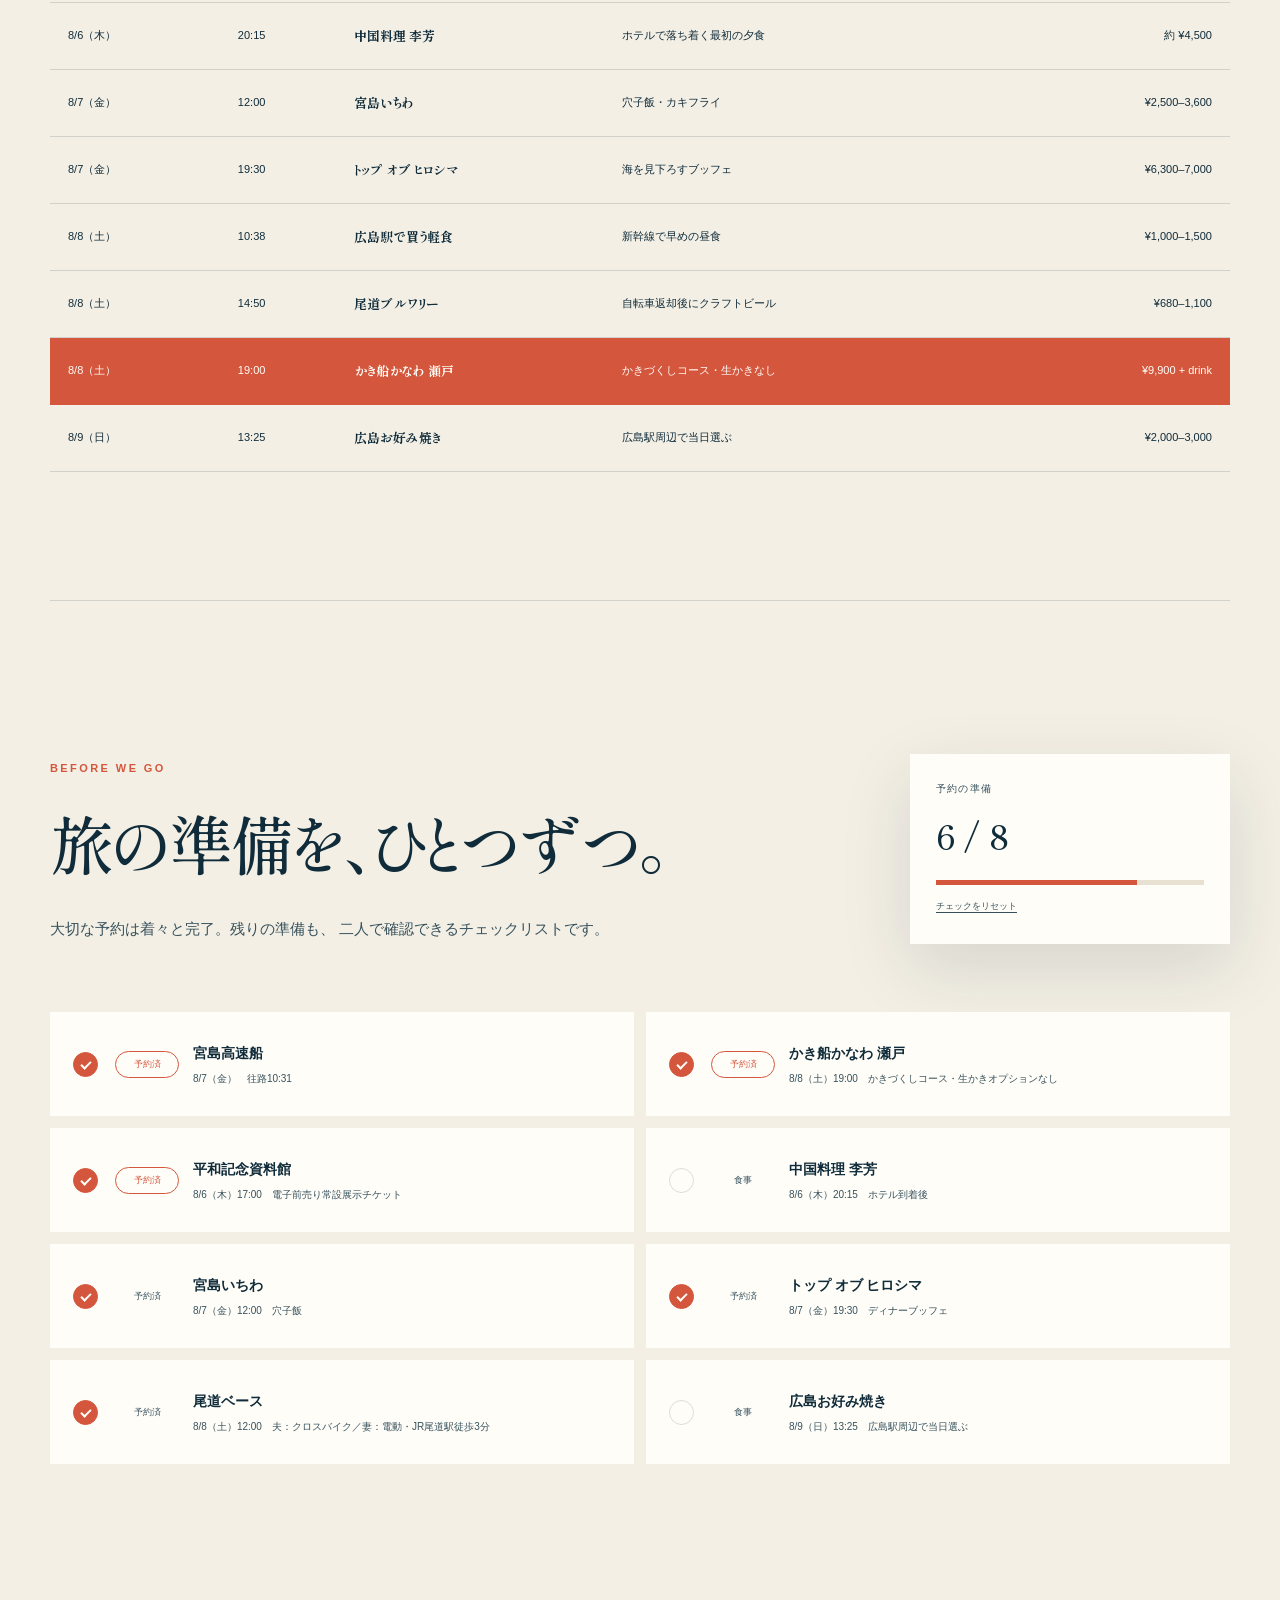
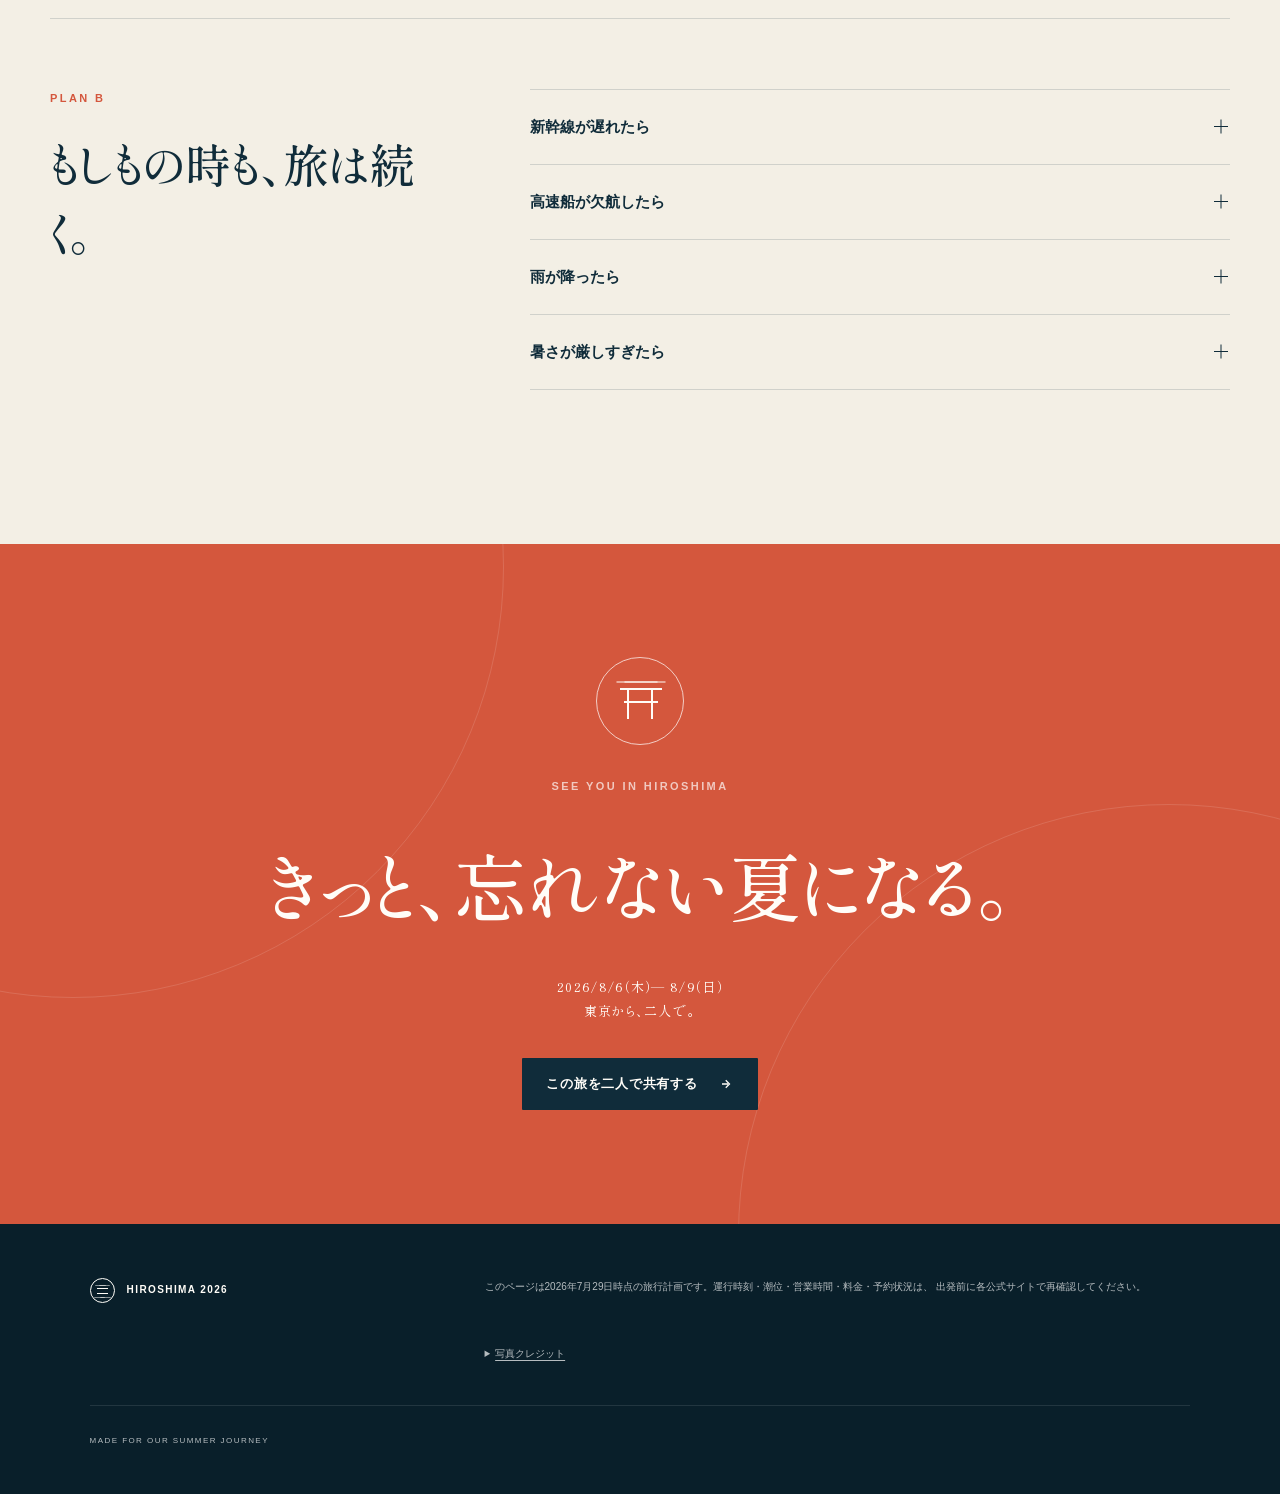
==== commit f75590f3: "Add Hiroshima Castle to final day" ====
--- a/index.html
+++ b/index.html
@@ -127,8 +127,8 @@
             </li>
             <li>
               <span class="flow-day">DAY 4</span>
-              <strong>縮景園</strong>
-              <small>静かな庭園で旅じまい</small>
+              <strong>縮景園・広島城</strong>
+              <small>庭園と城跡で旅じまい</small>
             </li>
           </ol>
         </div>
@@ -442,23 +442,23 @@
               height="1067"
               loading="lazy"
             />
-            <span class="photo-caption">SHUKKEIEN GARDEN</span>
+            <span class="photo-caption">SHUKKEIEN / HIROSHIMA CASTLE</span>
           </div>
           <div class="day-content reveal">
             <header class="day-header">
               <div class="day-index"><span>DAY</span><strong>04</strong></div>
               <div>
                 <p class="day-date">8/9（日） · HIROSHIMA → TOKYO</p>
-                <h3>庭園を歩いて、<br />余韻のまま帰ろう。</h3>
+                <h3>庭園と城を歩いて、<br />余韻のまま帰ろう。</h3>
               </div>
             </header>
             <p class="day-summary">
-              最後まで急がず、広島駅に近い縮景園へ。
+              最後まで遠出はせず、広島駅に近い縮景園と広島城へ。
               昼食とお土産も楽しみながら、出発1時間前には改札の中へ入ります。
             </p>
 
             <div class="route-chips" aria-label="移動ルート">
-              <span>ホテル</span><i>→</i><span>広島駅</span><i>→</i><span>縮景園</span><i>→</i><span>東京駅</span>
+              <span>ホテル</span><i>→</i><span>広島駅</span><i>→</i><span>縮景園</span><i>→</i><span>広島城</span><i>→</i><span>東京駅</span>
             </div>
 
             <ol class="timeline">
@@ -470,17 +470,39 @@
                 <time>11:05</time>
                 <div><strong>広島駅で荷物を預ける</strong><p>新幹線口側のロッカーを優先。</p></div>
               </li>
+              <li>
+                <time>11:15</time>
+                <div><strong>タクシーで縮景園へ</strong><p>最終日の時間と体力を温存。約5〜10分を目安に移動する。</p></div>
+              </li>
               <li class="timeline-highlight">
-                <time>11:30</time>
-                <div><strong>縮景園</strong><p>夏の緑と池の景色を、約50分ゆっくり散策。</p></div>
-              </li>
-              <li>
-                <time>12:40</time>
+                <time>11:25</time>
+                <div><strong>縮景園</strong><p>夏の緑と池の景色を、約40分ゆっくり散策。</p></div>
+              </li>
+              <li>
+                <time>12:05</time>
+                <div><strong>タクシーで広島城へ</strong><p>暑い時間帯の徒歩を避け、約5〜10分で移動。</p></div>
+              </li>
+              <li class="timeline-highlight">
+                <time>12:20</time>
+                <div>
+                  <div class="timeline-title">
+                    <strong>広島城</strong>
+                    <span class="action-badge">天守は外観のみ</span>
+                  </div>
+                  <p>城跡と天守の外観、無料の二の丸復元建物を約45分見学。天守は2026年3月22日に閉城済み。二の丸では復元甲冑展を開催中。</p>
+                </div>
+              </li>
+              <li>
+                <time>13:05</time>
+                <div><strong>タクシーで広島駅へ</strong><p>約10〜15分。昼食時間を確保するため、ここはタクシーを利用。</p></div>
+              </li>
+              <li>
+                <time>13:25</time>
                 <div><strong>広島お好み焼き</strong><p>広島駅周辺へ戻り、混雑状況を見ながら入りやすい一軒へ。旅の最後に、熱々を味わう。</p></div>
               </li>
               <li>
-                <time>13:40</time>
-                <div><strong>ekie・ミナモアでお土産</strong><p>14:50までに荷物を回収。</p></div>
+                <time>14:20</time>
+                <div><strong>ekie・ミナモアでお土産</strong><p>買い物は30分を目安に。14:50までに荷物を回収。</p></div>
               </li>
               <li>
                 <time>15:00</time>
@@ -594,7 +616,7 @@
             <span>8/8（土）</span><span>19:00</span><strong>かき船かなわ 瀬戸</strong><span>かきづくしコース・生かきなし</span><em>¥9,900 + drink</em>
           </div>
           <div>
-            <span>8/9（日）</span><span>12:40</span><strong>広島お好み焼き</strong><span>広島駅周辺で当日選ぶ</span><em>¥2,000–3,000</em>
+            <span>8/9（日）</span><span>13:25</span><strong>広島お好み焼き</strong><span>広島駅周辺で当日選ぶ</span><em>¥2,000–3,000</em>
           </div>
         </div>
       </section>
@@ -687,7 +709,7 @@
             <span class="check-rank">食事</span>
             <span class="check-copy">
               <strong>広島お好み焼き</strong>
-              <small>8/9（日）12:40　広島駅周辺で当日選ぶ</small>
+              <small>8/9（日）13:25　広島駅周辺で当日選ぶ</small>
             </span>
           </label>
         </div>
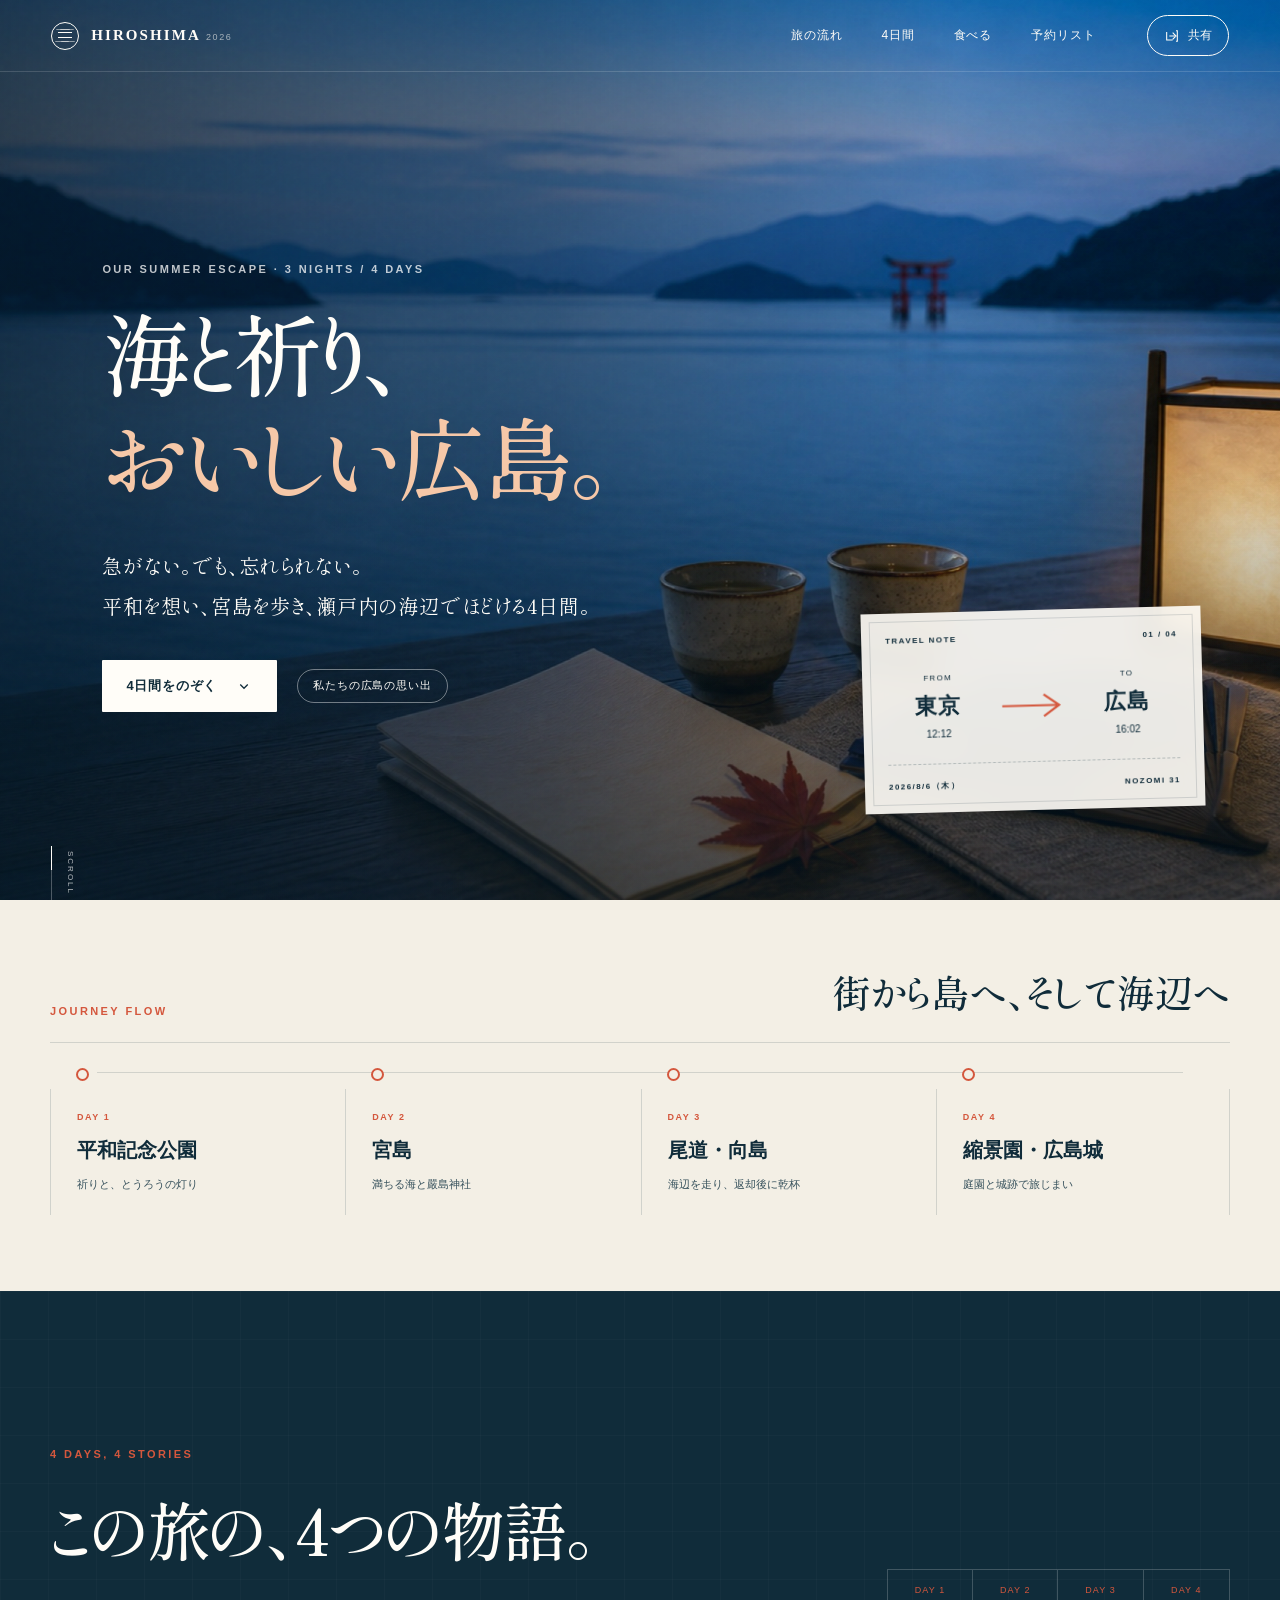
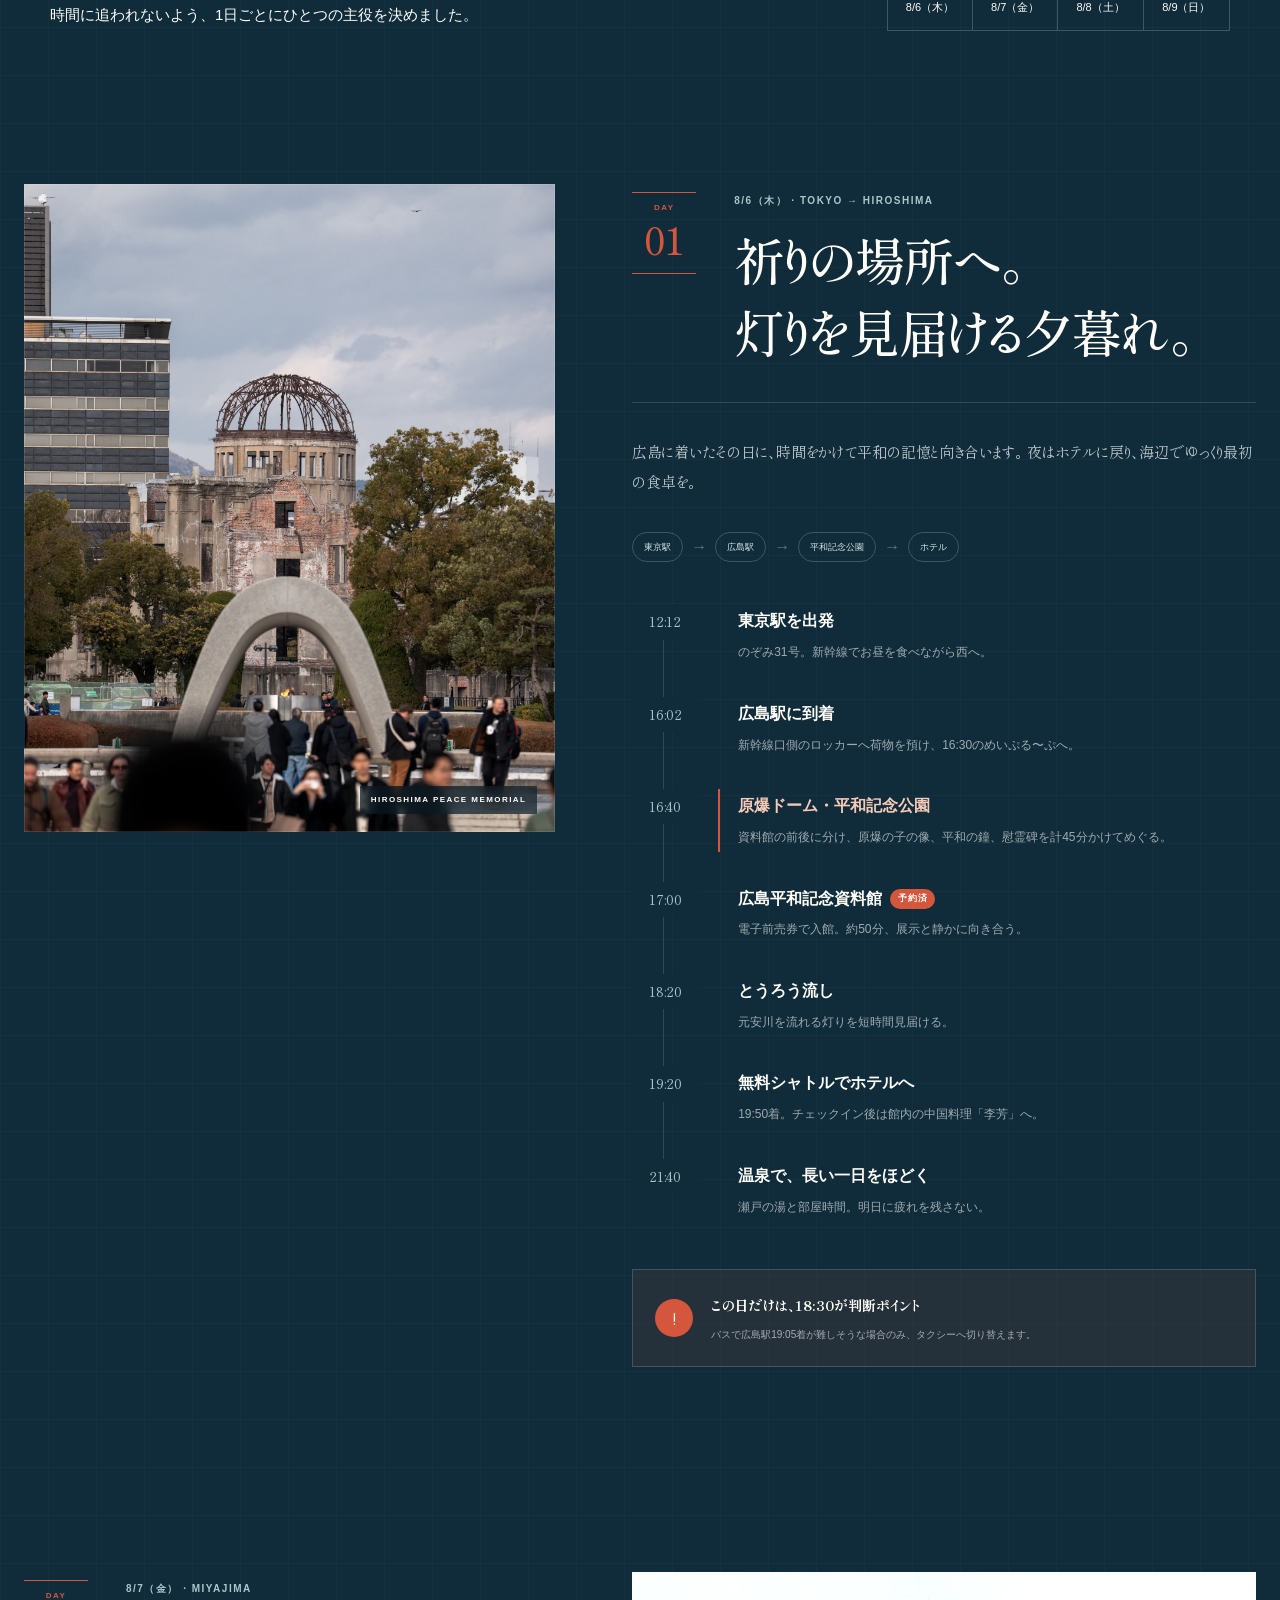
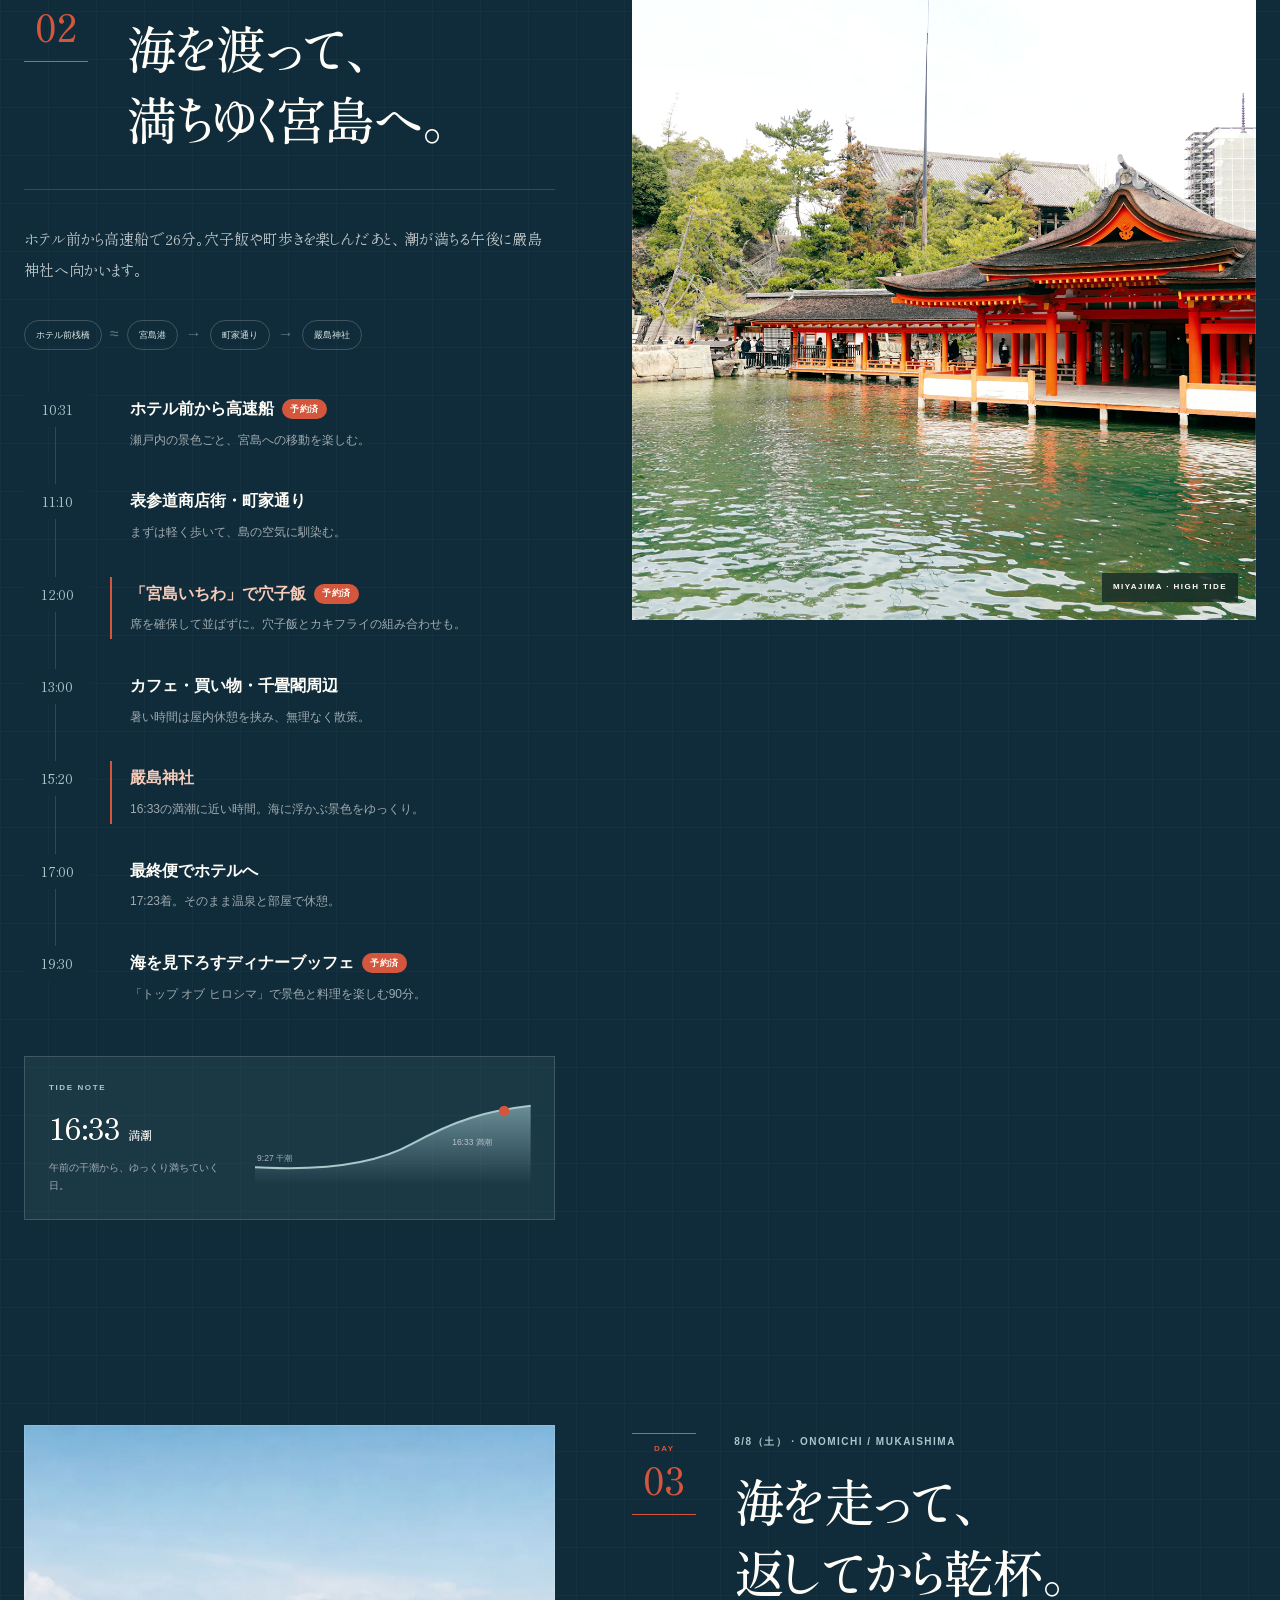
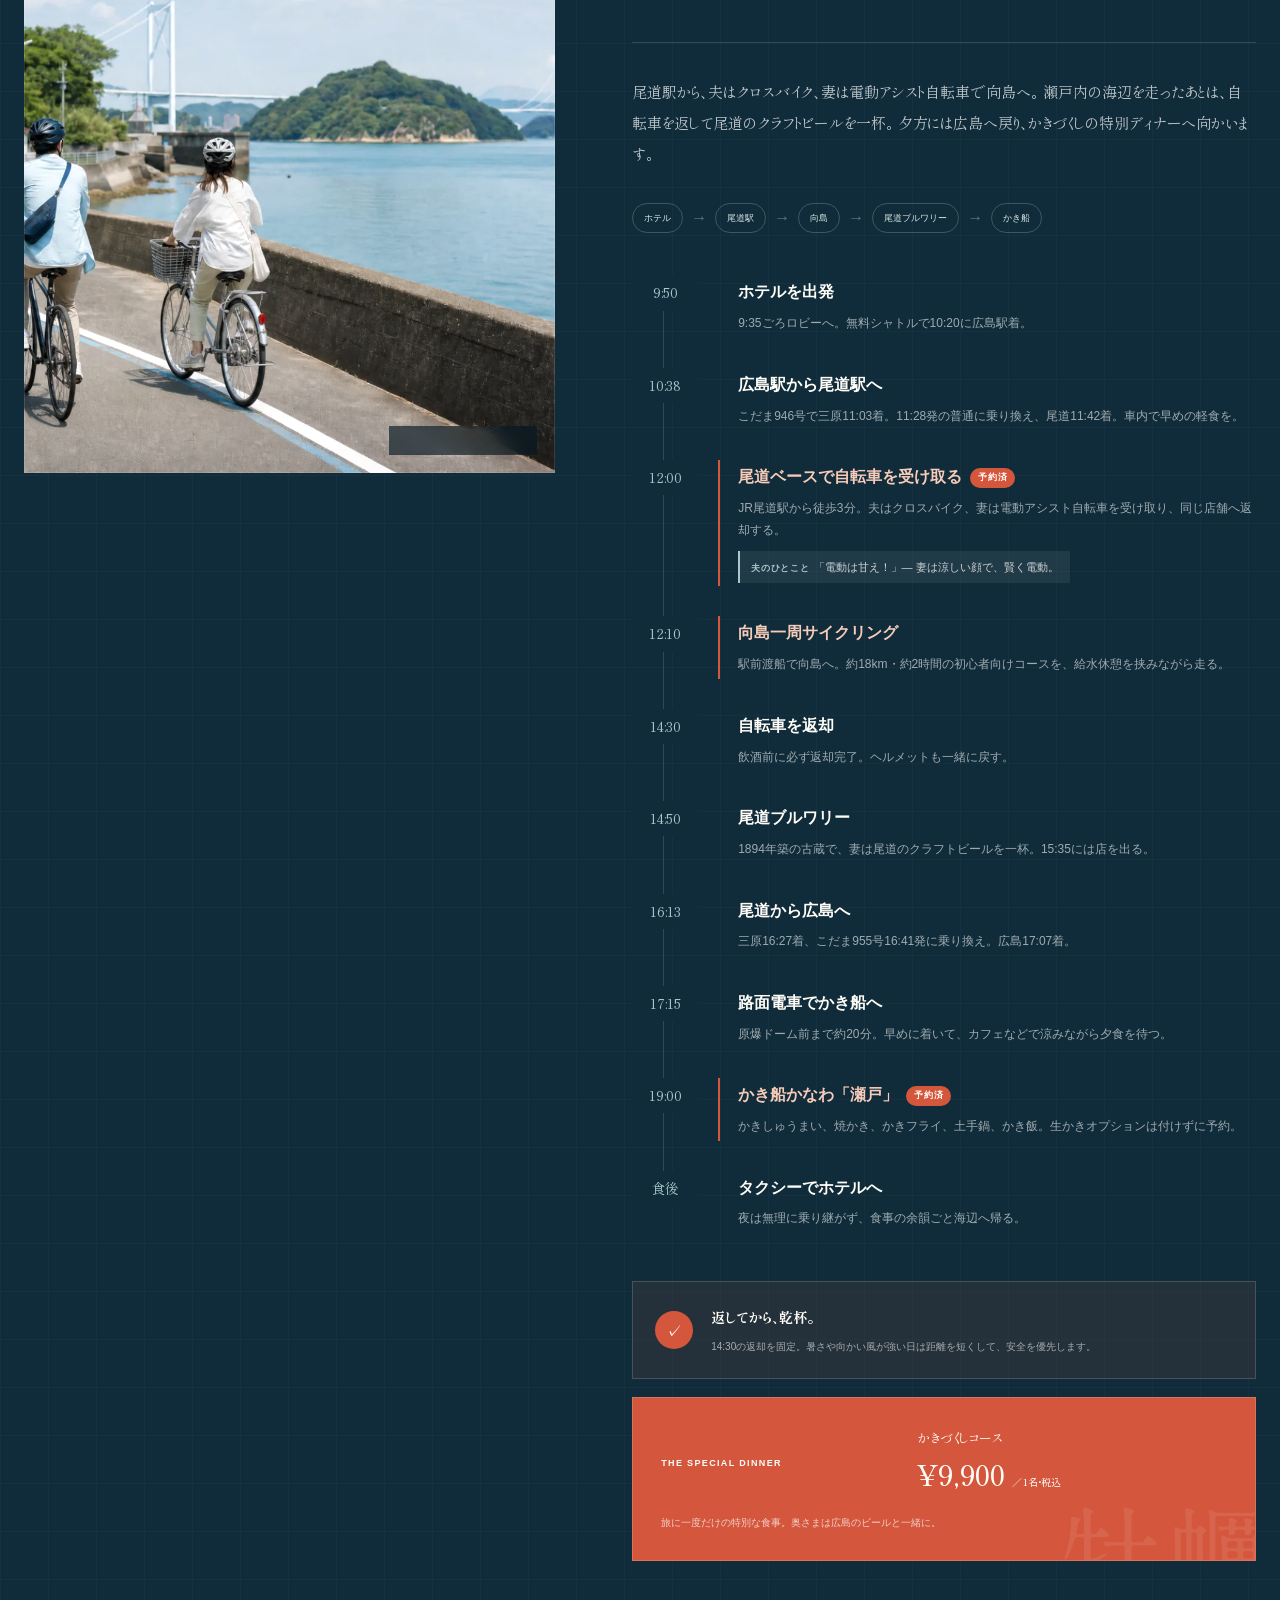
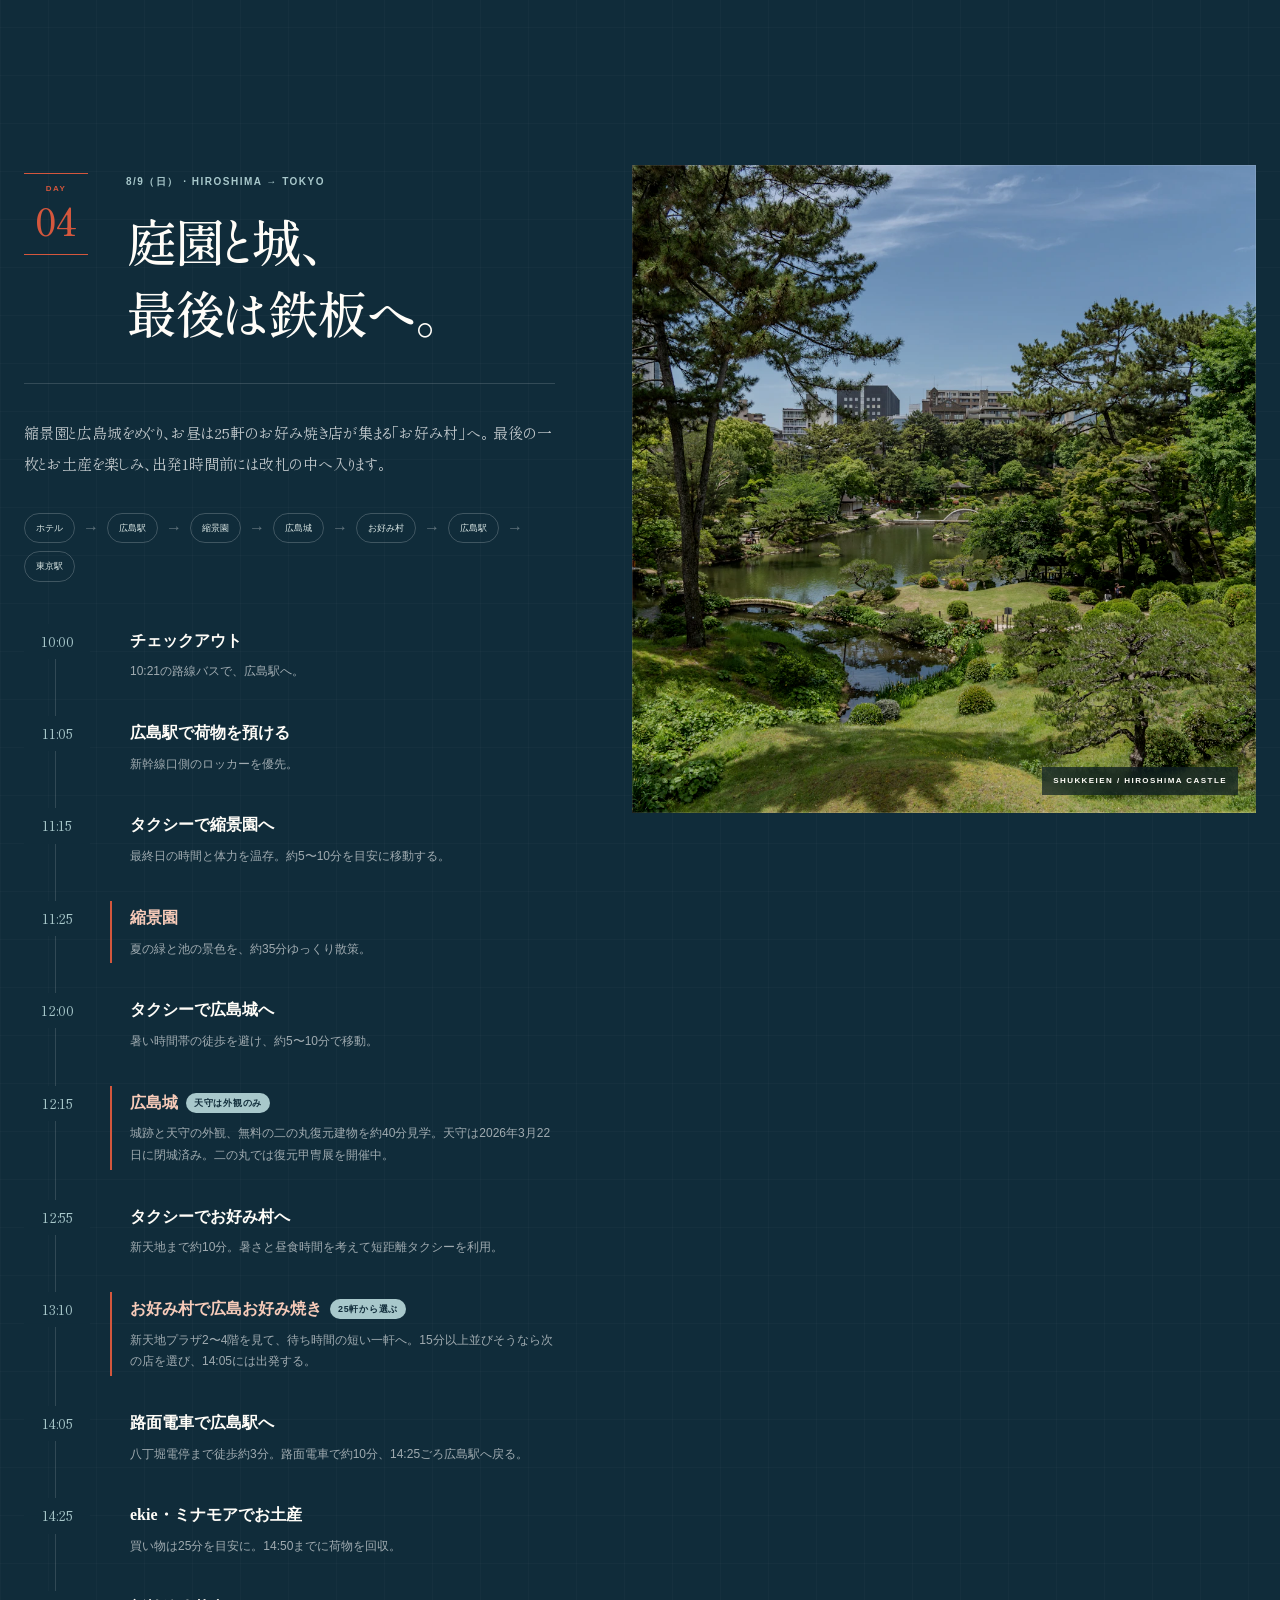
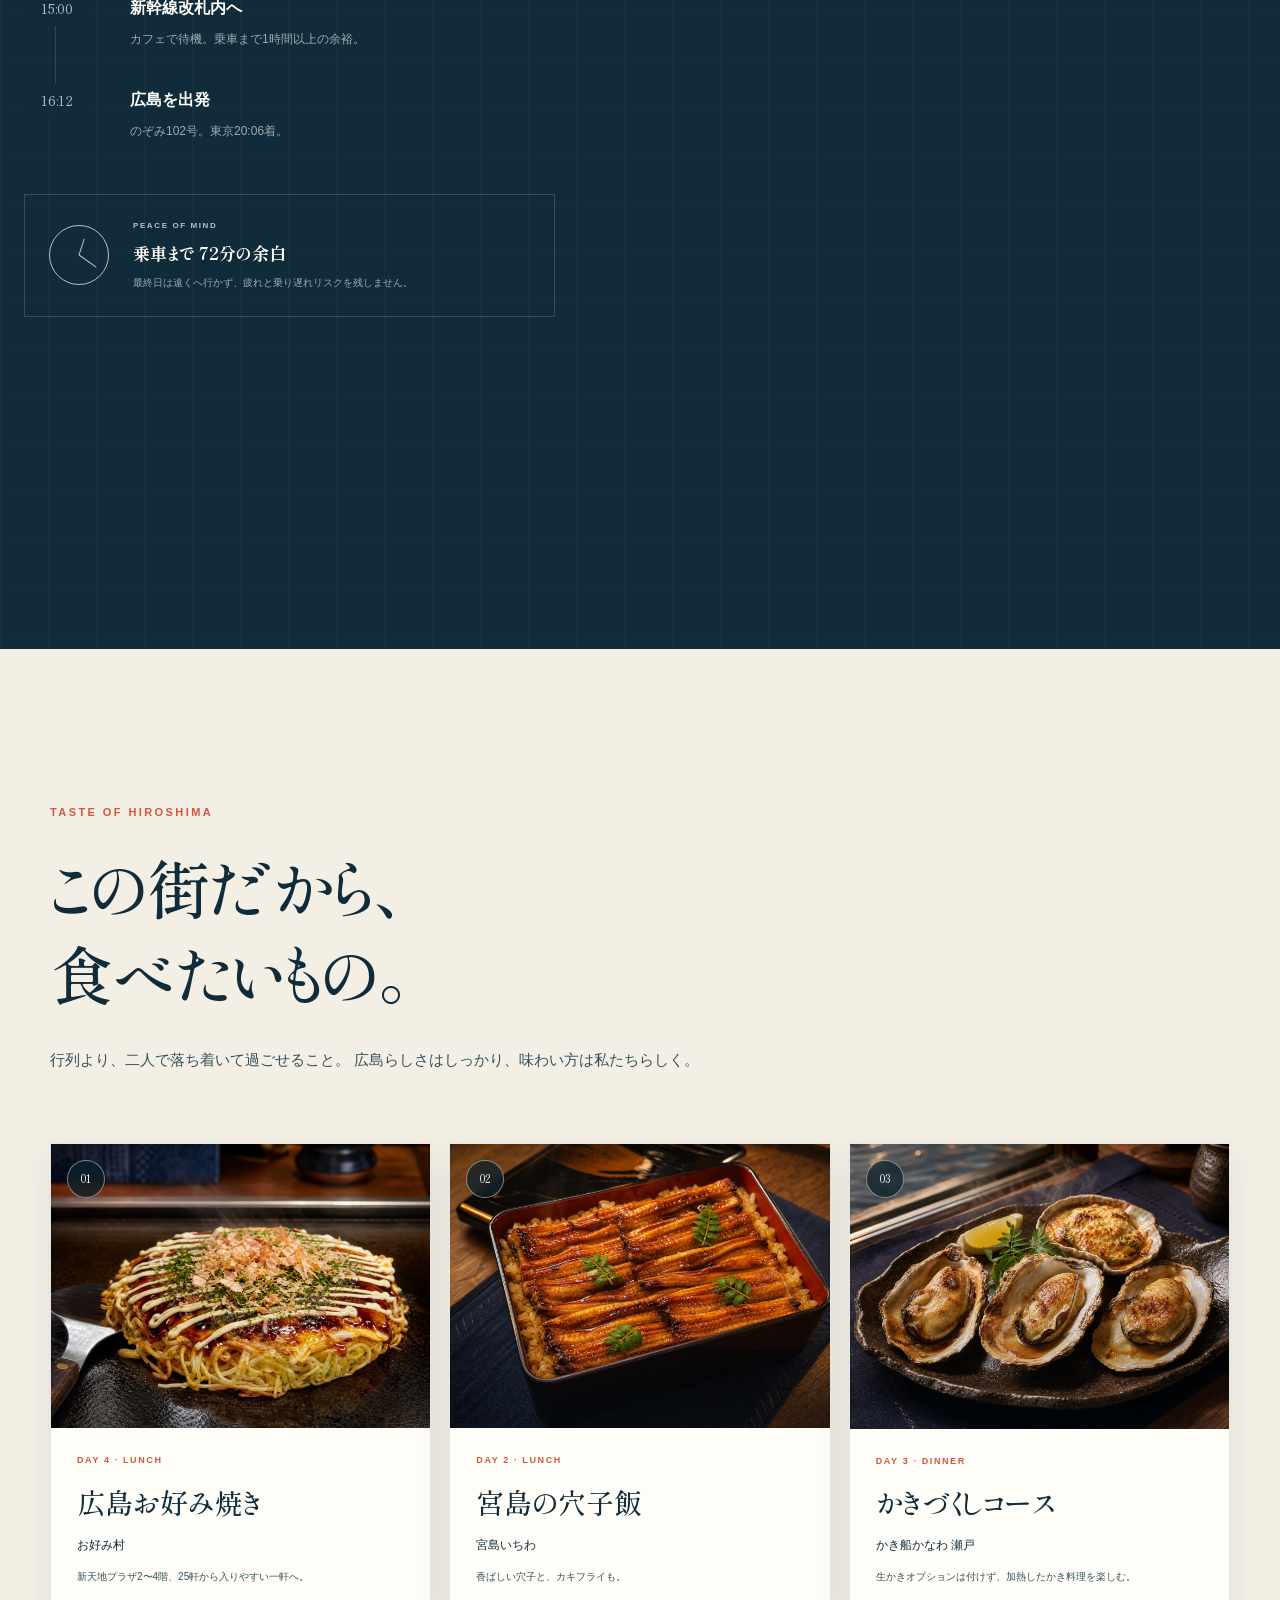
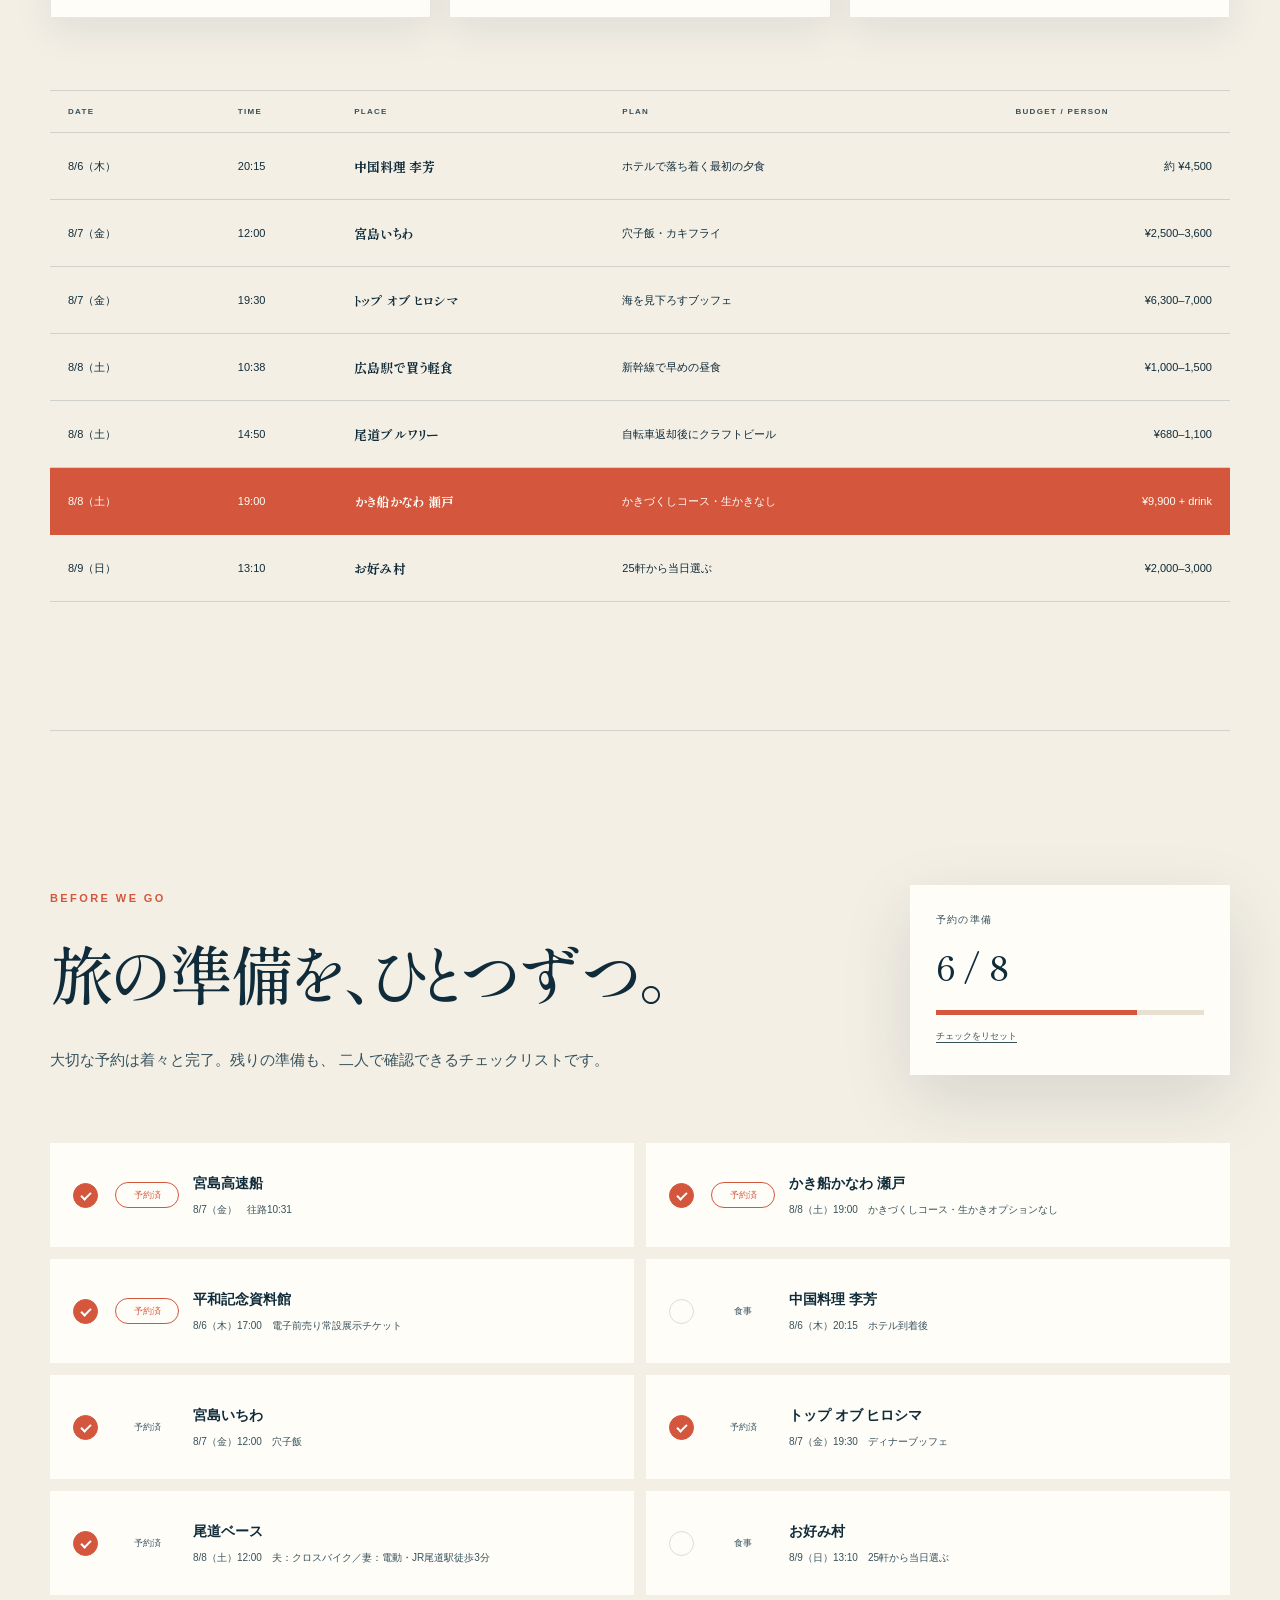
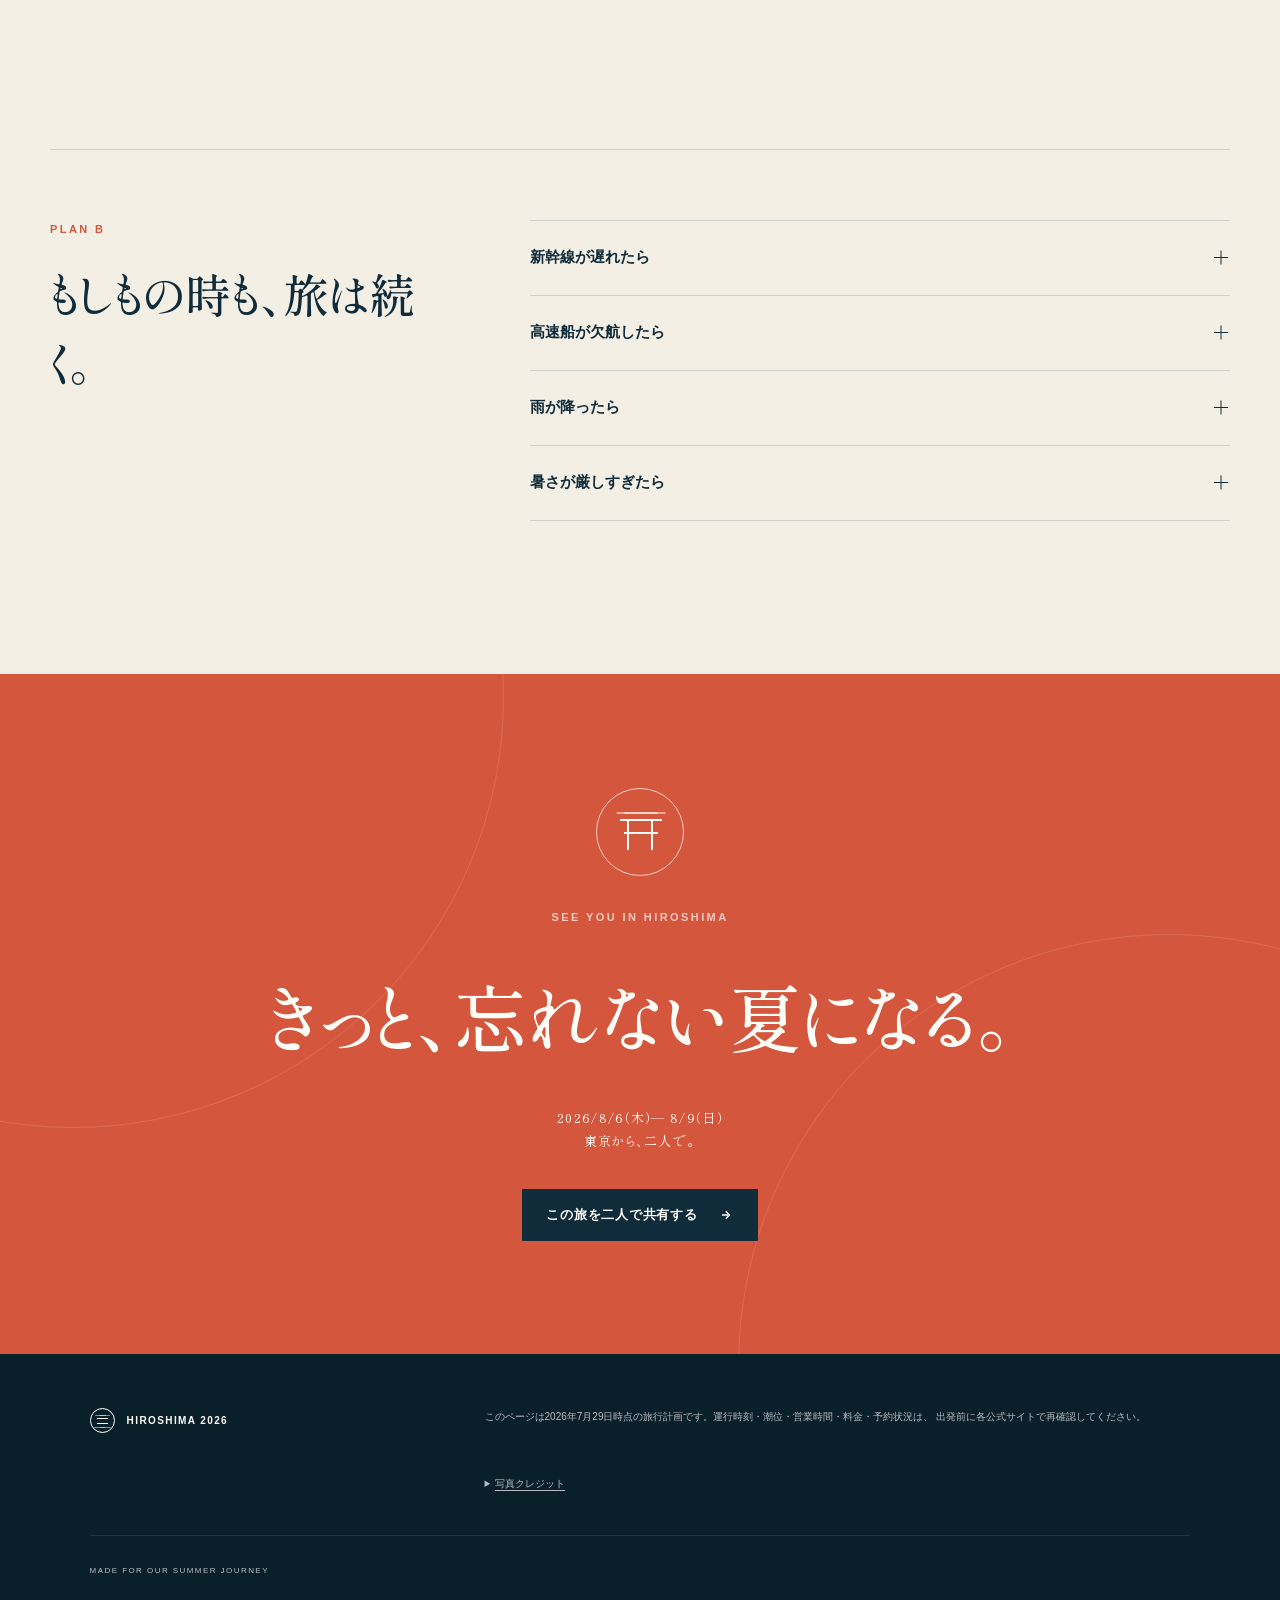
==== commit def0f044: "Route final lunch through Okonomimura" ====
--- a/index.html
+++ b/index.html
@@ -449,16 +449,16 @@
               <div class="day-index"><span>DAY</span><strong>04</strong></div>
               <div>
                 <p class="day-date">8/9（日） · HIROSHIMA → TOKYO</p>
-                <h3>庭園と城を歩いて、<br />余韻のまま帰ろう。</h3>
+                <h3>庭園と城、<br />最後は鉄板へ。</h3>
               </div>
             </header>
             <p class="day-summary">
-              最後まで遠出はせず、広島駅に近い縮景園と広島城へ。
-              昼食とお土産も楽しみながら、出発1時間前には改札の中へ入ります。
+              縮景園と広島城をめぐり、お昼は25軒のお好み焼き店が集まる「お好み村」へ。
+              最後の一枚とお土産を楽しみ、出発1時間前には改札の中へ入ります。
             </p>
 
             <div class="route-chips" aria-label="移動ルート">
-              <span>ホテル</span><i>→</i><span>広島駅</span><i>→</i><span>縮景園</span><i>→</i><span>広島城</span><i>→</i><span>東京駅</span>
+              <span>ホテル</span><i>→</i><span>広島駅</span><i>→</i><span>縮景園</span><i>→</i><span>広島城</span><i>→</i><span>お好み村</span><i>→</i><span>広島駅</span><i>→</i><span>東京駅</span>
             </div>
 
             <ol class="timeline">
@@ -476,33 +476,43 @@
               </li>
               <li class="timeline-highlight">
                 <time>11:25</time>
-                <div><strong>縮景園</strong><p>夏の緑と池の景色を、約40分ゆっくり散策。</p></div>
-              </li>
-              <li>
-                <time>12:05</time>
+                <div><strong>縮景園</strong><p>夏の緑と池の景色を、約35分ゆっくり散策。</p></div>
+              </li>
+              <li>
+                <time>12:00</time>
                 <div><strong>タクシーで広島城へ</strong><p>暑い時間帯の徒歩を避け、約5〜10分で移動。</p></div>
               </li>
               <li class="timeline-highlight">
-                <time>12:20</time>
+                <time>12:15</time>
                 <div>
                   <div class="timeline-title">
                     <strong>広島城</strong>
                     <span class="action-badge">天守は外観のみ</span>
                   </div>
-                  <p>城跡と天守の外観、無料の二の丸復元建物を約45分見学。天守は2026年3月22日に閉城済み。二の丸では復元甲冑展を開催中。</p>
+                  <p>城跡と天守の外観、無料の二の丸復元建物を約40分見学。天守は2026年3月22日に閉城済み。二の丸では復元甲冑展を開催中。</p>
                 </div>
               </li>
               <li>
-                <time>13:05</time>
-                <div><strong>タクシーで広島駅へ</strong><p>約10〜15分。昼食時間を確保するため、ここはタクシーを利用。</p></div>
-              </li>
-              <li>
-                <time>13:25</time>
-                <div><strong>広島お好み焼き</strong><p>広島駅周辺へ戻り、混雑状況を見ながら入りやすい一軒へ。旅の最後に、熱々を味わう。</p></div>
-              </li>
-              <li>
-                <time>14:20</time>
-                <div><strong>ekie・ミナモアでお土産</strong><p>買い物は30分を目安に。14:50までに荷物を回収。</p></div>
+                <time>12:55</time>
+                <div><strong>タクシーでお好み村へ</strong><p>新天地まで約10分。暑さと昼食時間を考えて短距離タクシーを利用。</p></div>
+              </li>
+              <li class="timeline-highlight">
+                <time>13:10</time>
+                <div>
+                  <div class="timeline-title">
+                    <strong>お好み村で広島お好み焼き</strong>
+                    <span class="action-badge">25軒から選ぶ</span>
+                  </div>
+                  <p>新天地プラザ2〜4階を見て、待ち時間の短い一軒へ。15分以上並びそうなら次の店を選び、14:05には出発する。</p>
+                </div>
+              </li>
+              <li>
+                <time>14:05</time>
+                <div><strong>路面電車で広島駅へ</strong><p>八丁堀電停まで徒歩約3分。路面電車で約10分、14:25ごろ広島駅へ戻る。</p></div>
+              </li>
+              <li>
+                <time>14:25</time>
+                <div><strong>ekie・ミナモアでお土産</strong><p>買い物は25分を目安に。14:50までに荷物を回収。</p></div>
               </li>
               <li>
                 <time>15:00</time>
@@ -551,8 +561,8 @@
             <div class="food-copy">
               <p class="food-day">DAY 4 · LUNCH</p>
               <h3>広島お好み焼き</h3>
-              <p class="food-place">広島駅周辺のお好み焼き店</p>
-              <small>当日の混雑と気分で、入りやすい一軒へ。</small>
+              <p class="food-place">お好み村</p>
+              <small>新天地プラザ2〜4階、25軒から入りやすい一軒へ。</small>
             </div>
           </article>
           <article class="food-card reveal">
@@ -616,7 +626,7 @@
             <span>8/8（土）</span><span>19:00</span><strong>かき船かなわ 瀬戸</strong><span>かきづくしコース・生かきなし</span><em>¥9,900 + drink</em>
           </div>
           <div>
-            <span>8/9（日）</span><span>13:25</span><strong>広島お好み焼き</strong><span>広島駅周辺で当日選ぶ</span><em>¥2,000–3,000</em>
+            <span>8/9（日）</span><span>13:10</span><strong>お好み村</strong><span>25軒から当日選ぶ</span><em>¥2,000–3,000</em>
           </div>
         </div>
       </section>
@@ -708,8 +718,8 @@
             <span class="custom-check" aria-hidden="true"></span>
             <span class="check-rank">食事</span>
             <span class="check-copy">
-              <strong>広島お好み焼き</strong>
-              <small>8/9（日）13:25　広島駅周辺で当日選ぶ</small>
+              <strong>お好み村</strong>
+              <small>8/9（日）13:10　25軒から当日選ぶ</small>
             </span>
           </label>
         </div>
